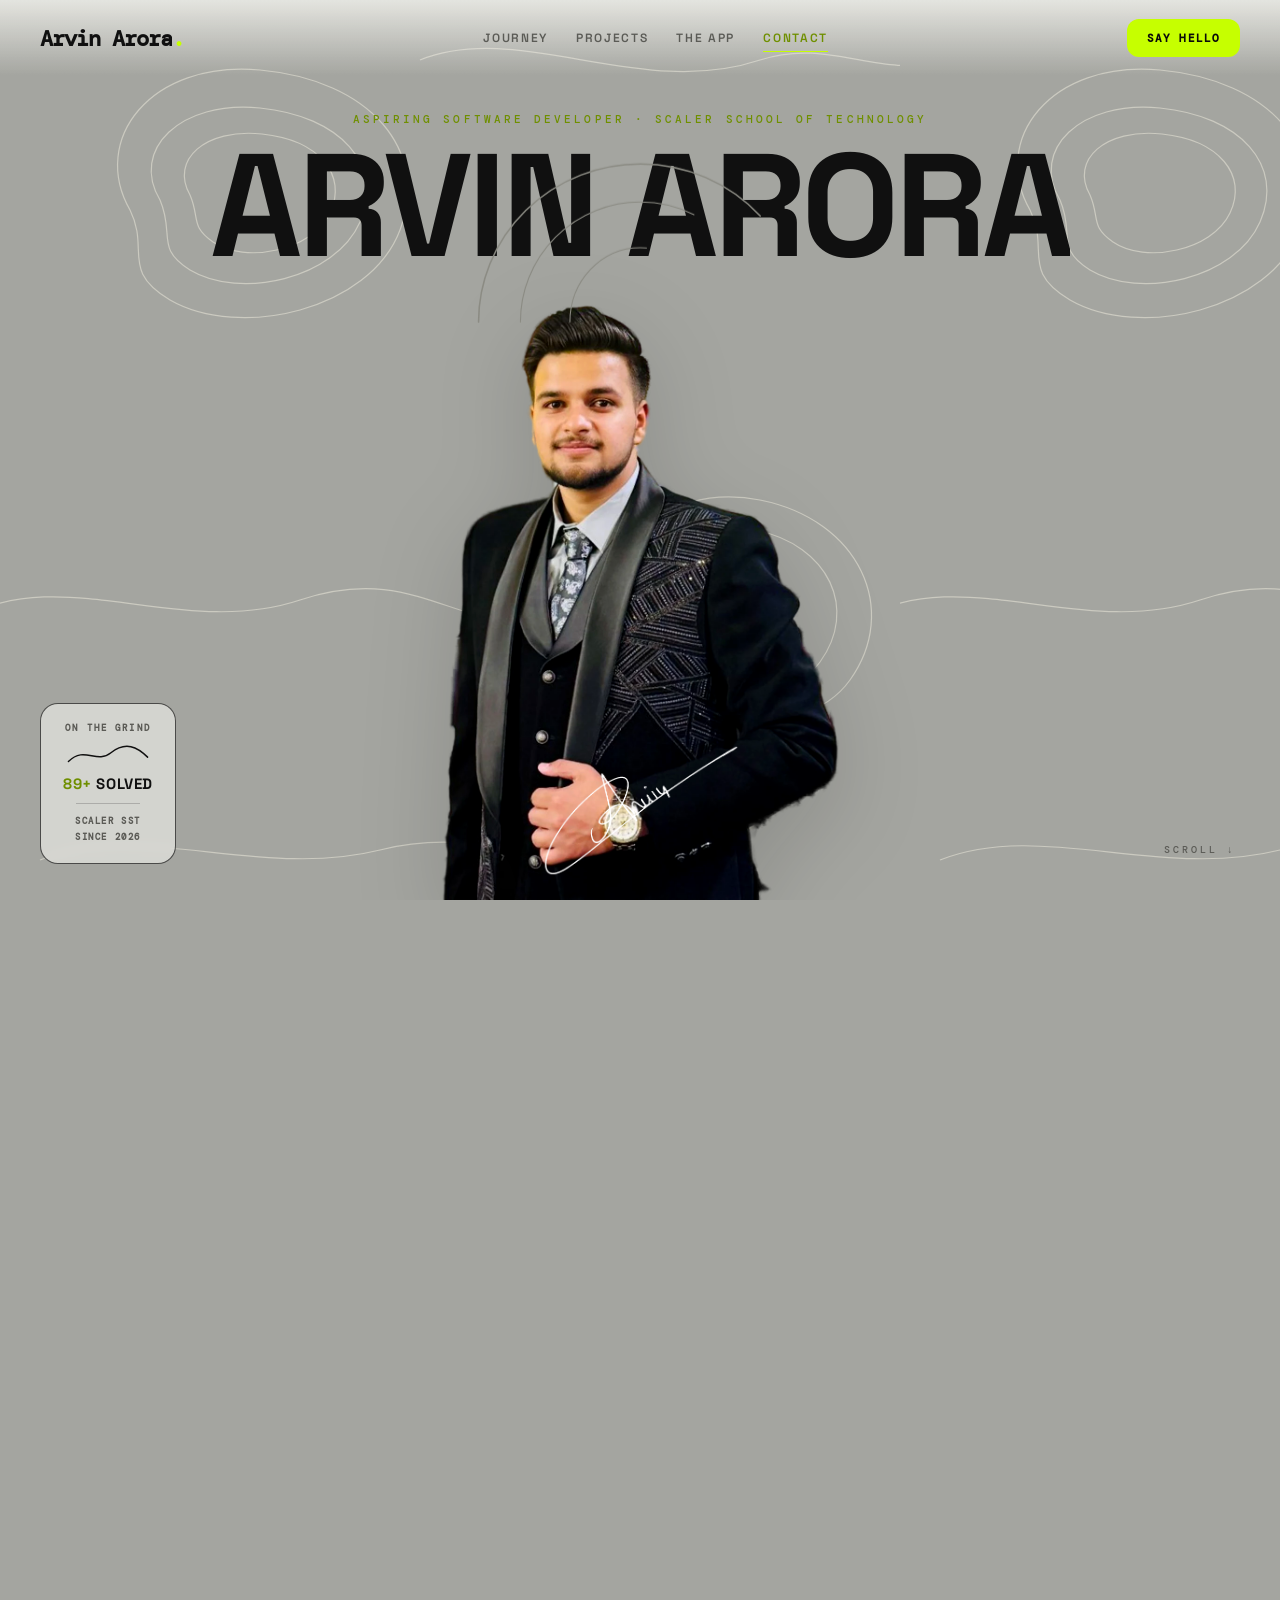
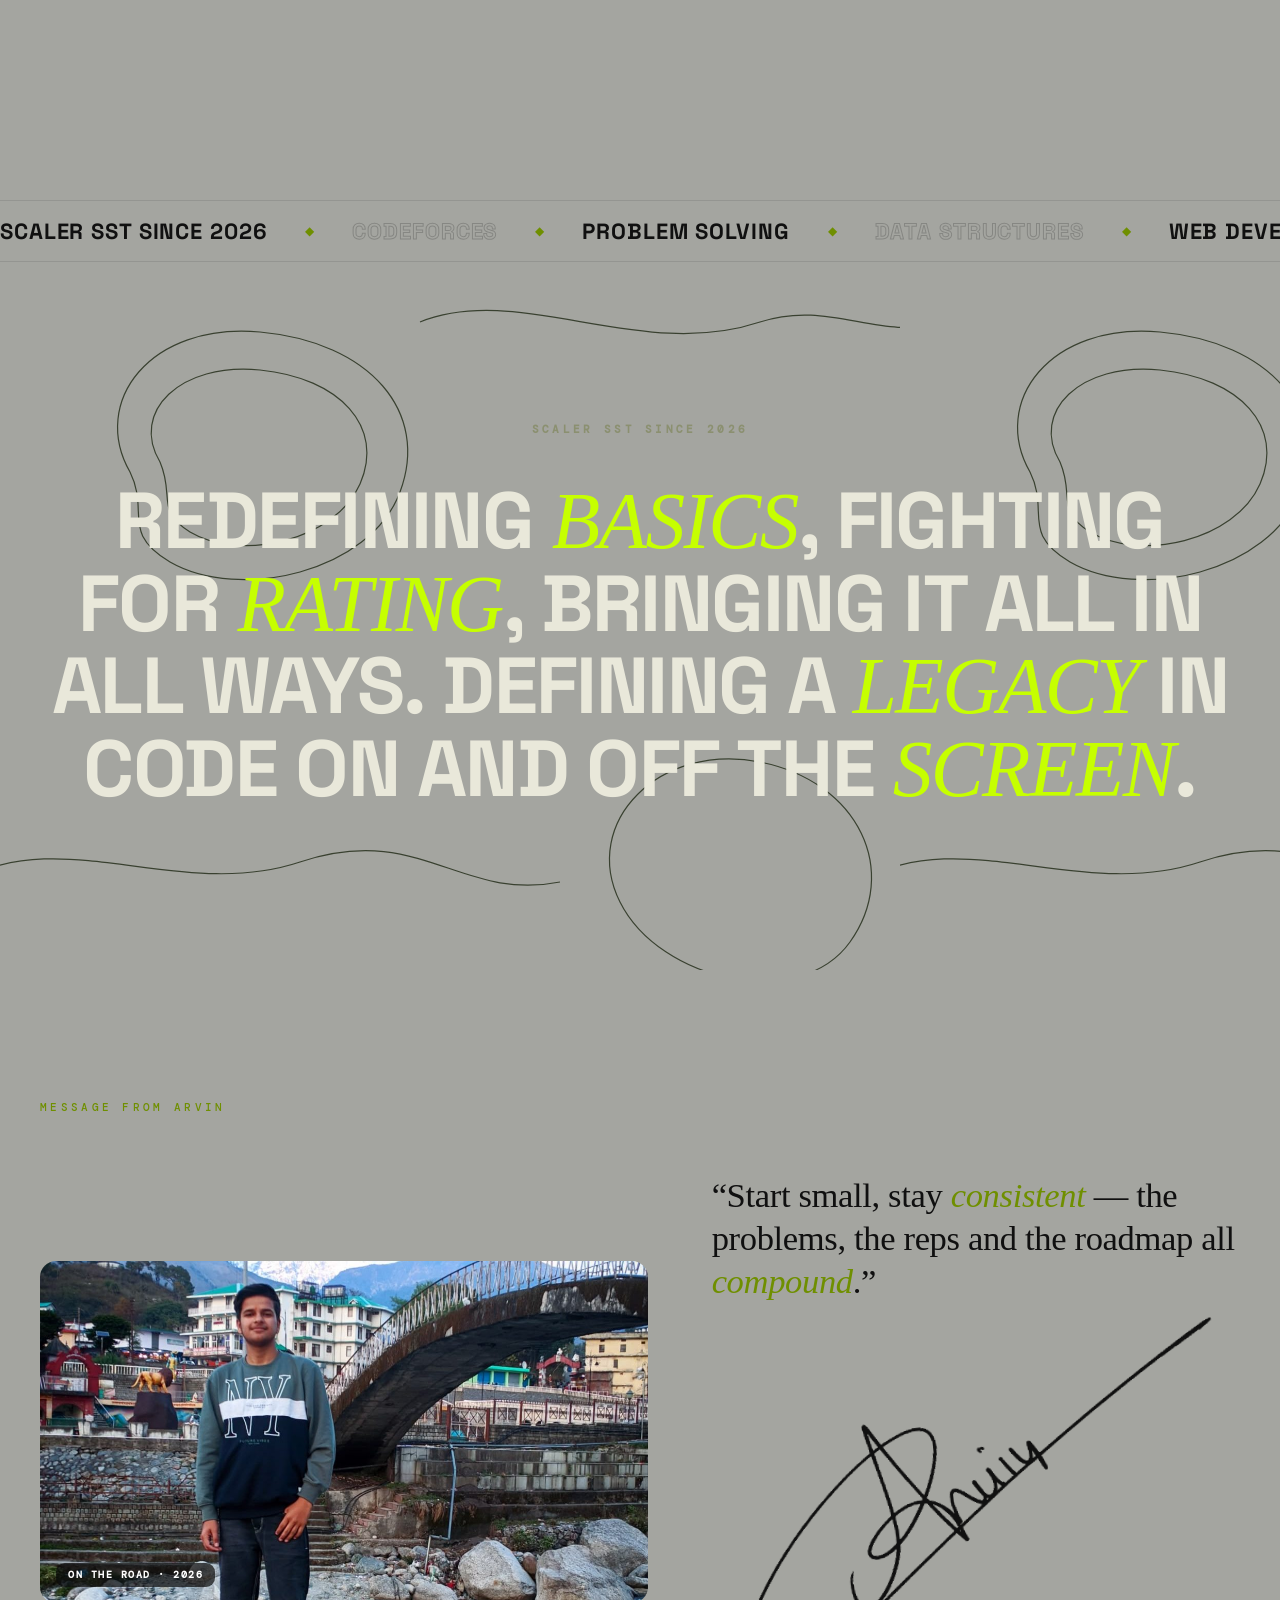
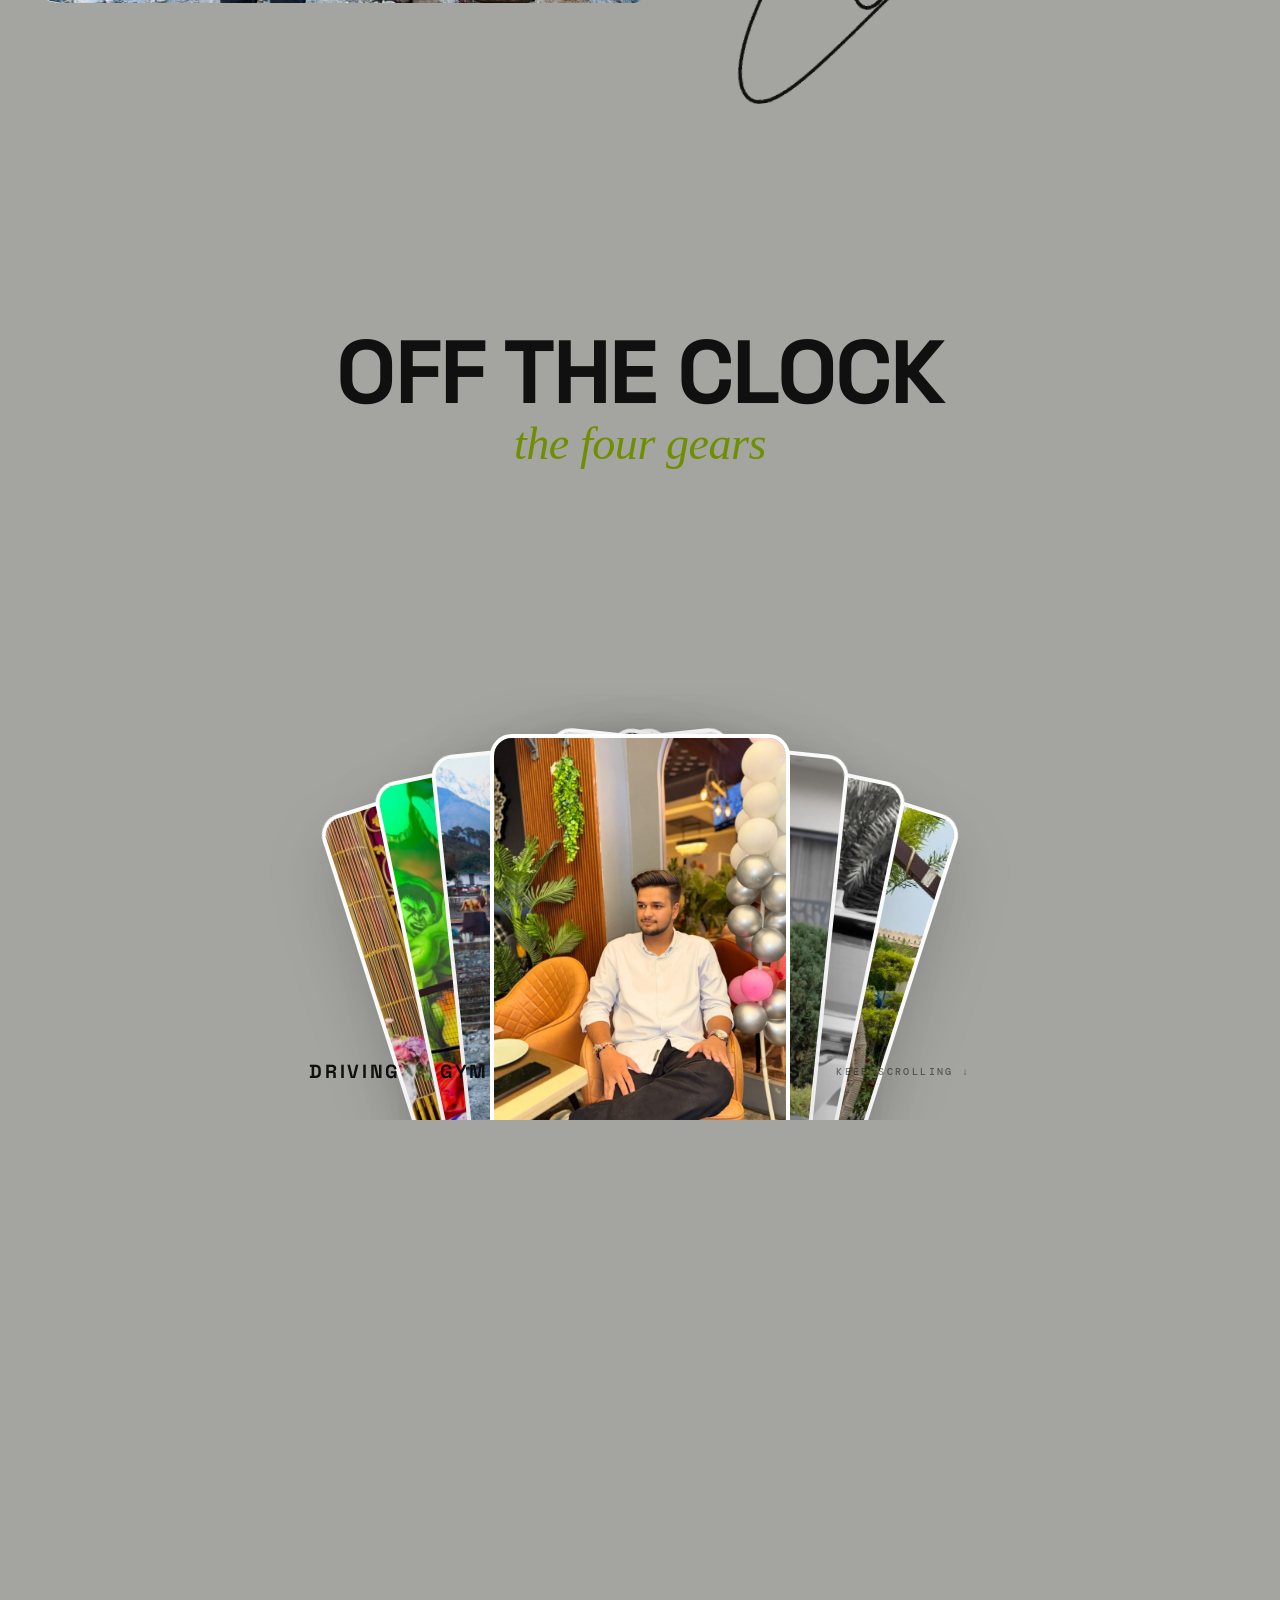
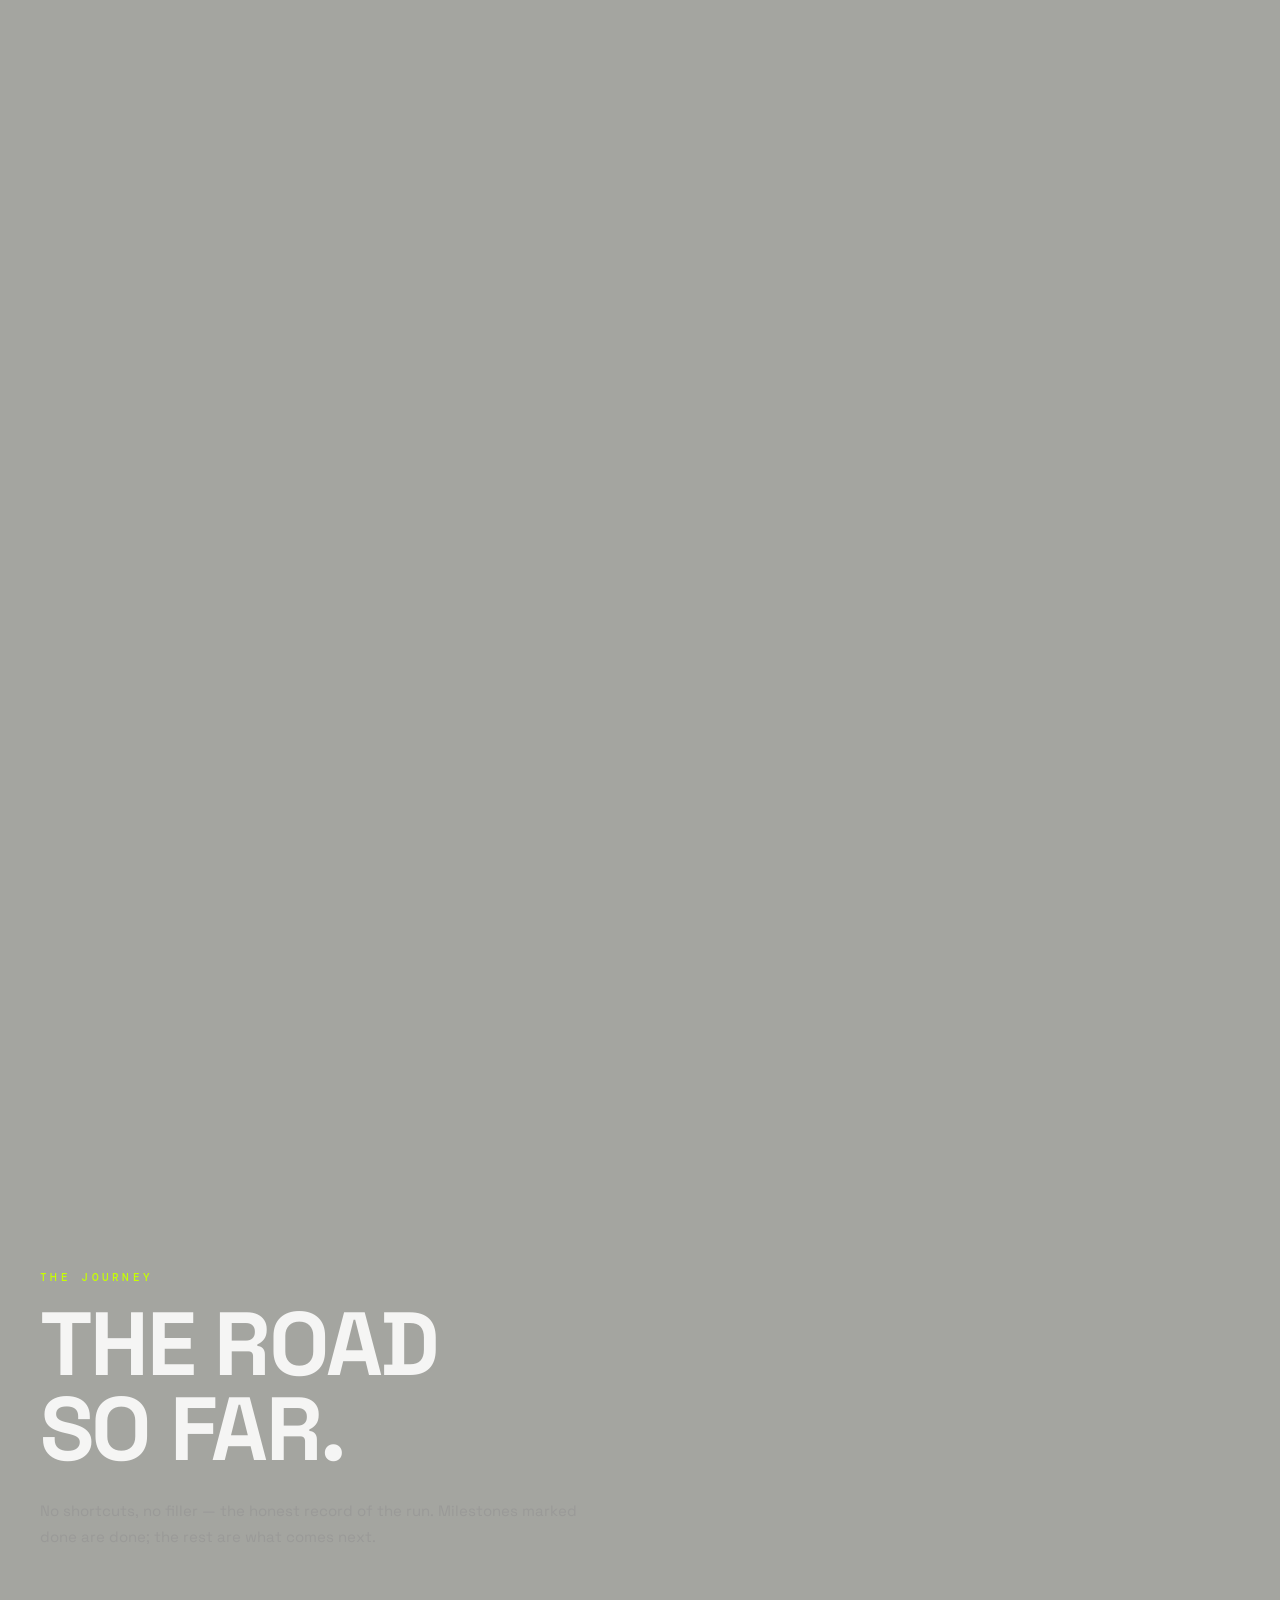
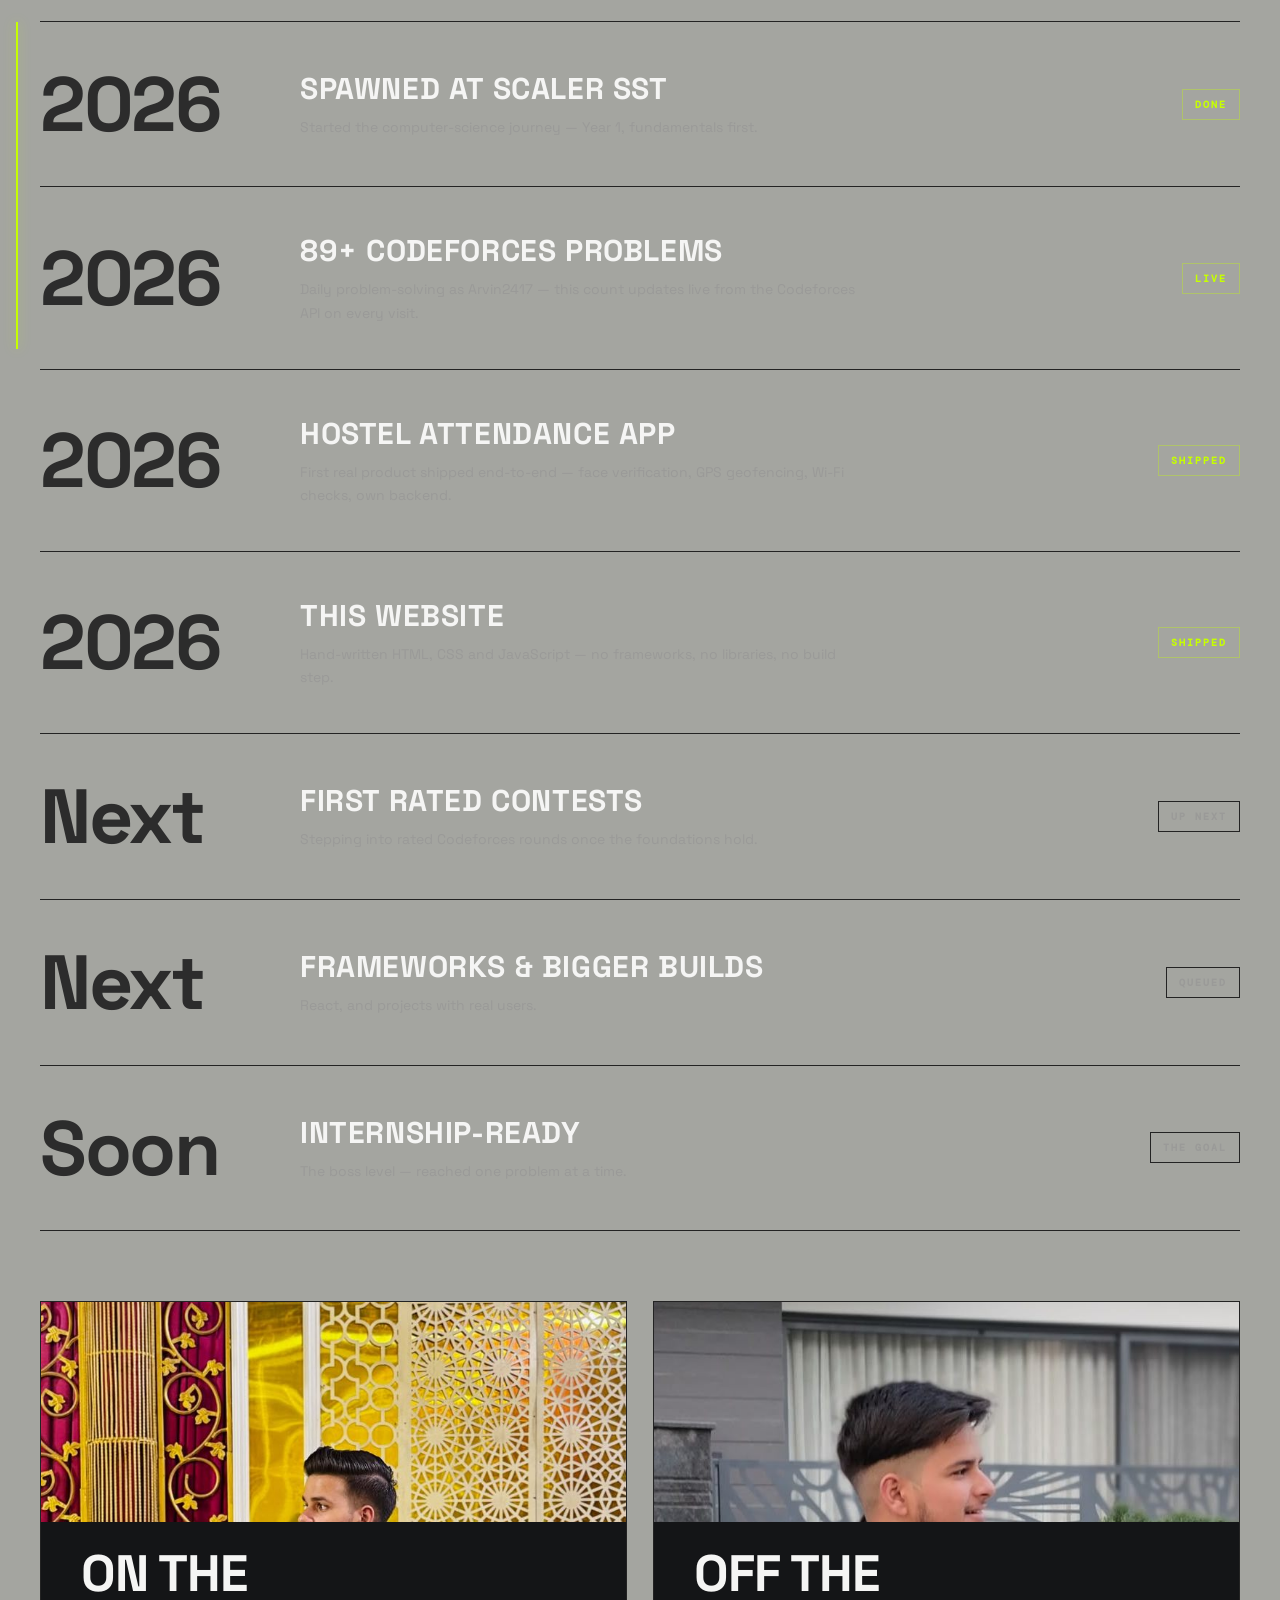
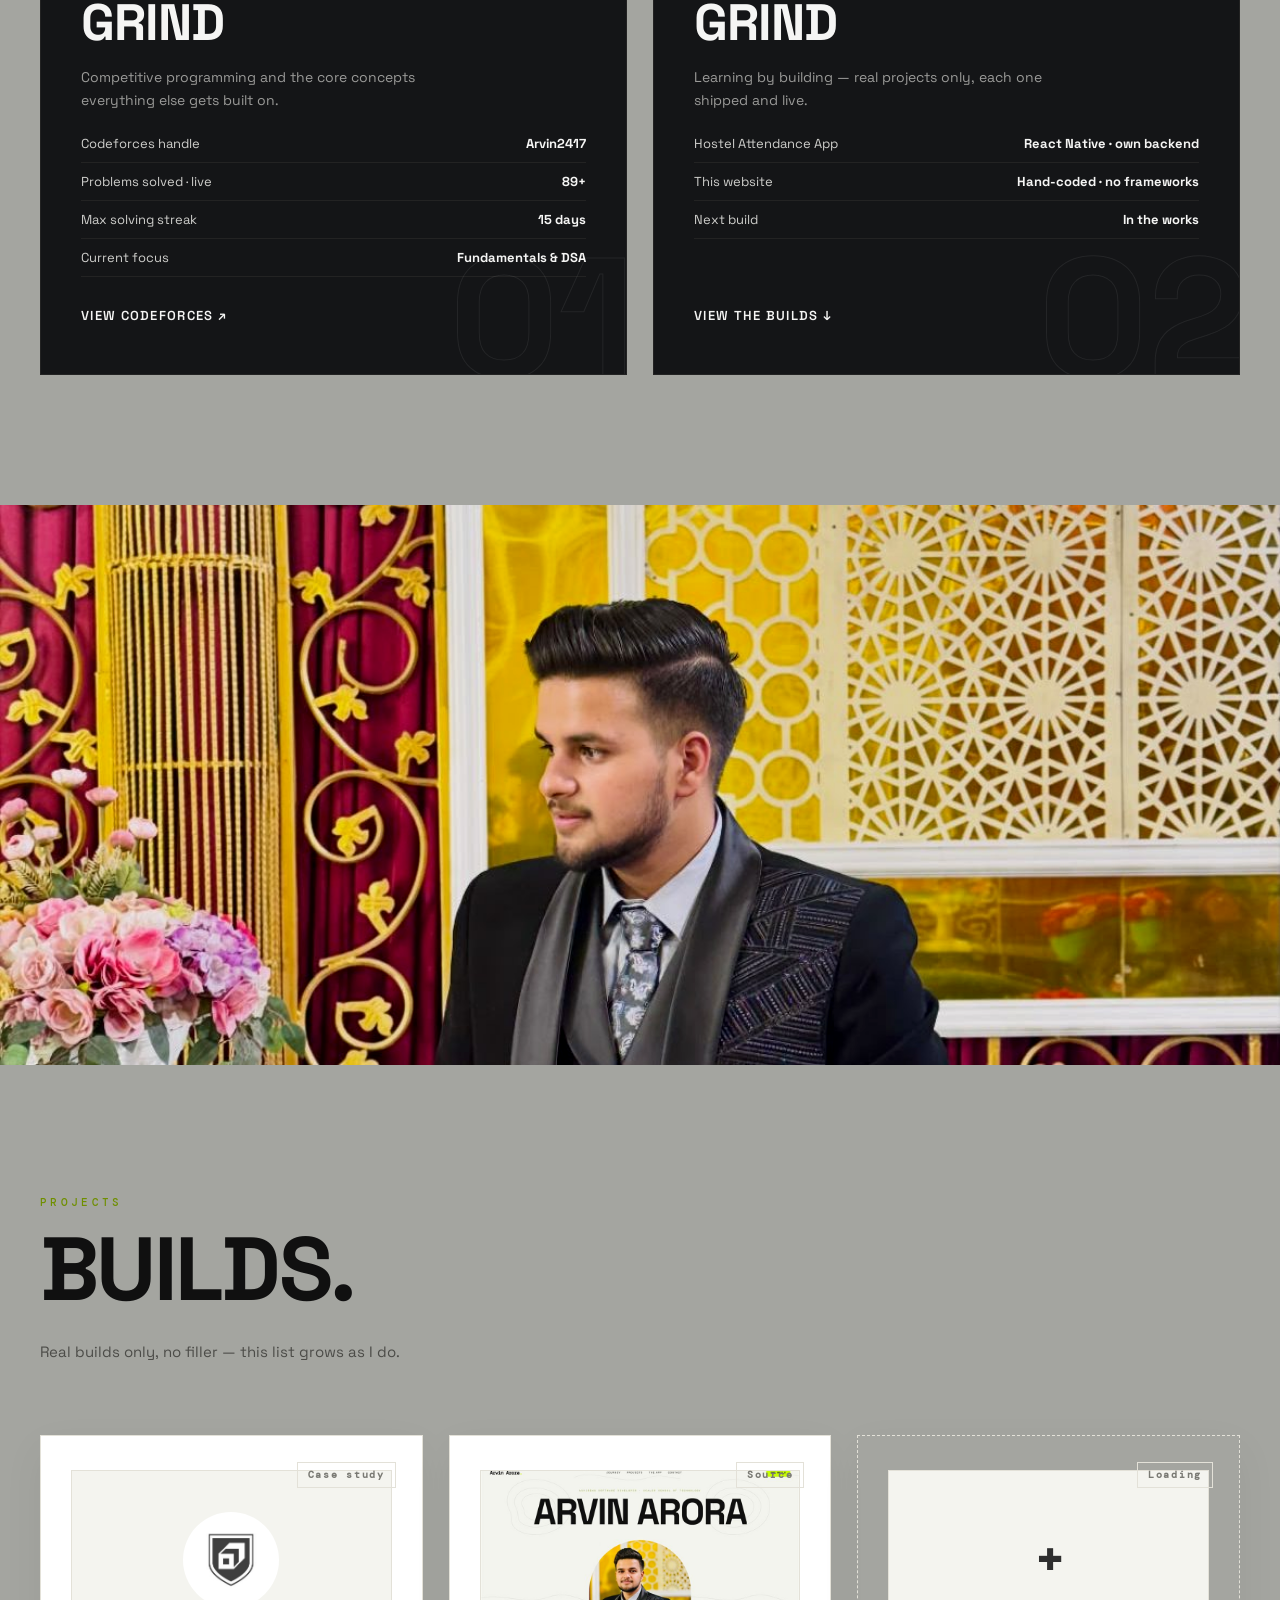
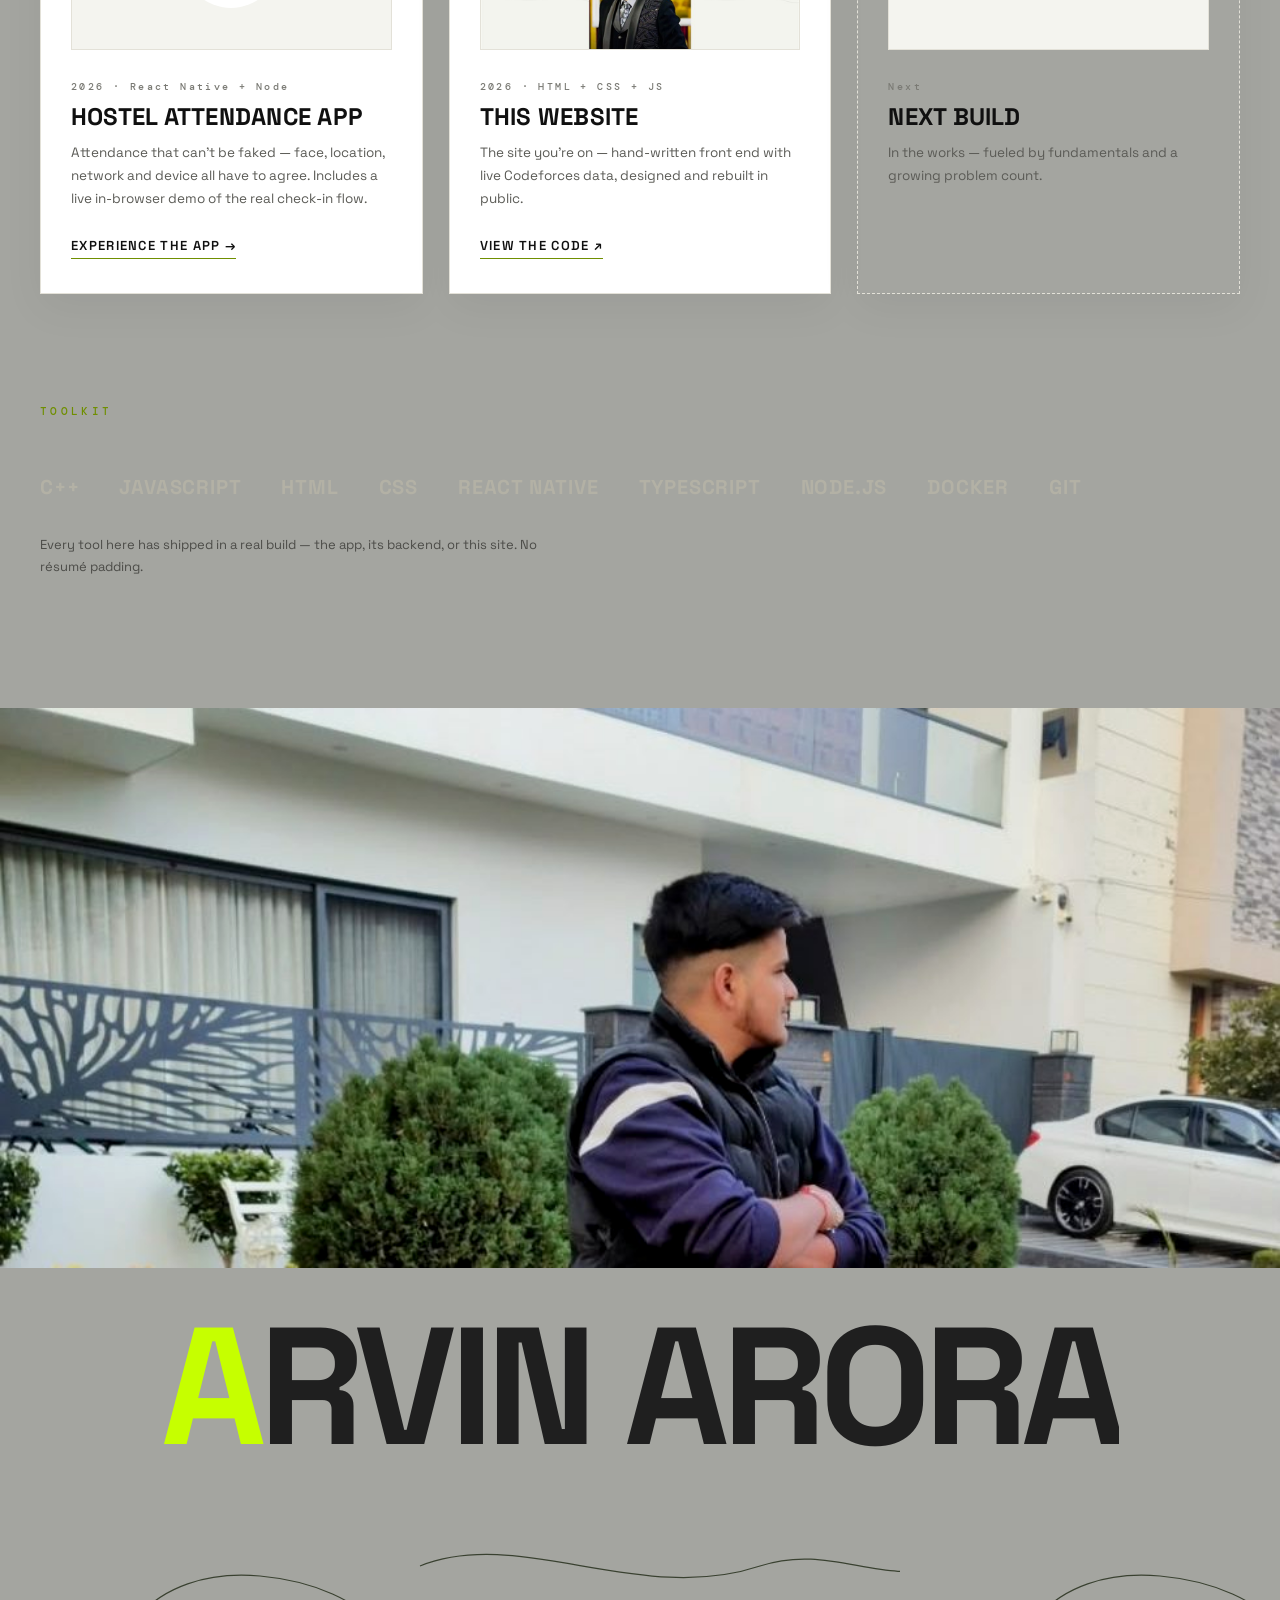
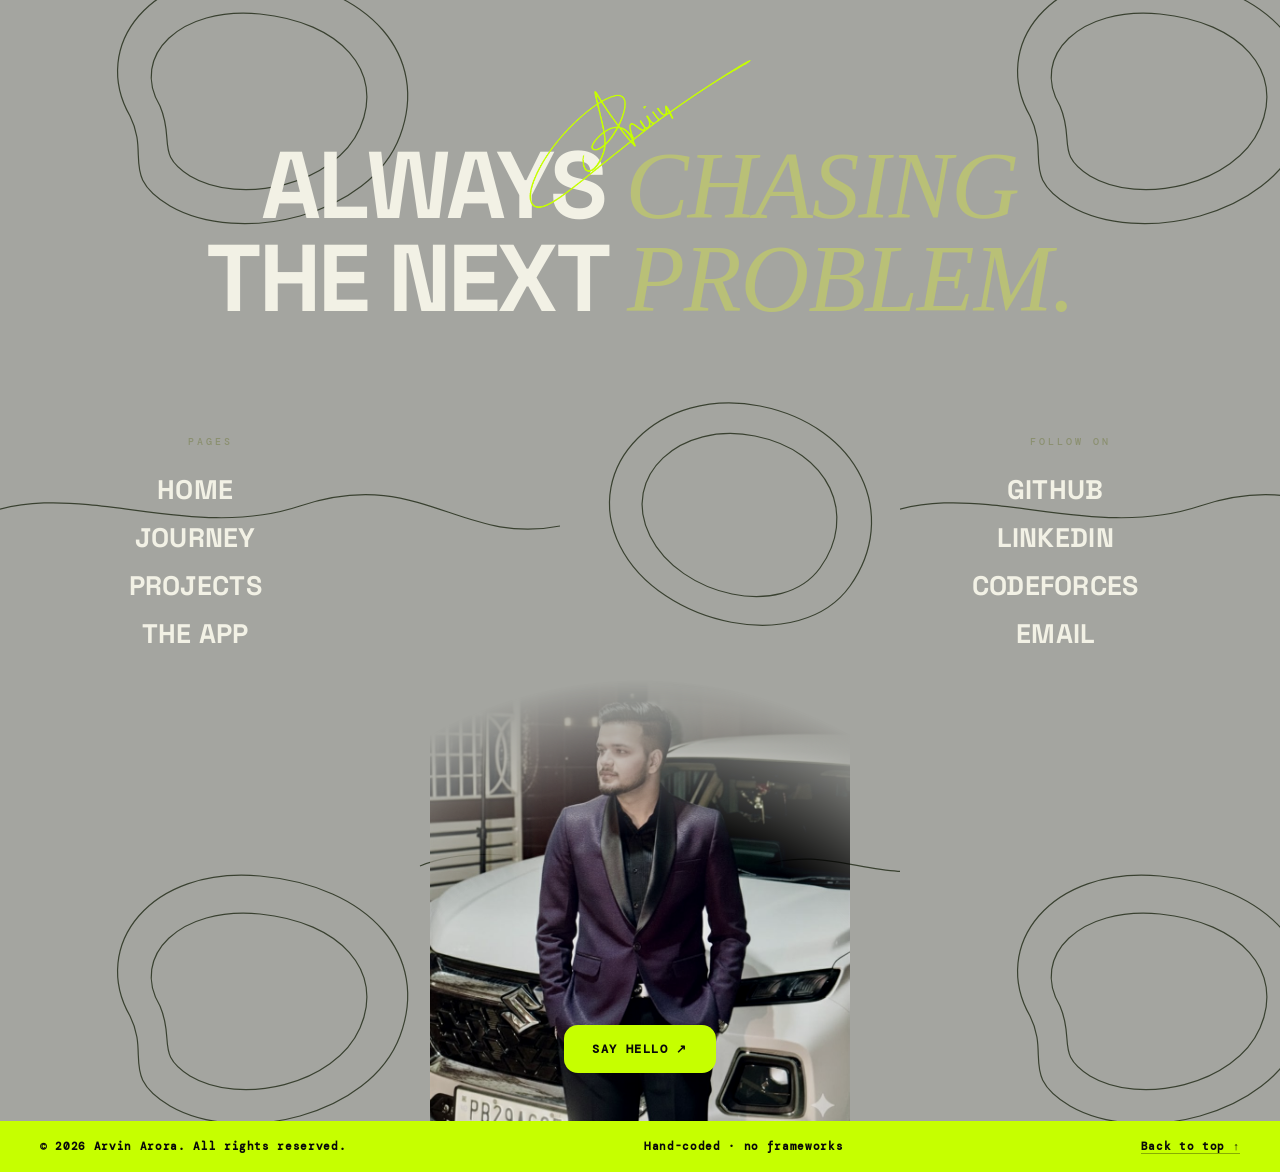
==== index.html @ 0528a459 "Cutout hero with scroll-drawn crown, message block, white cards, fan fixes - Hero portrait is now a " ====
<!DOCTYPE html>
<html lang="en">
<head>
  <meta charset="UTF-8">
  <meta name="viewport" content="width=device-width, initial-scale=1.0">
  <meta name="description" content="Arvin Arora — aspiring software developer and first-year student at Scaler School of Technology, sharpening fundamentals through competitive programming on Codeforces.">
  <meta name="theme-color" content="#F4F4EF">
  <meta property="og:type" content="website">
  <meta property="og:title" content="Arvin Arora | Aspiring Software Developer">
  <meta property="og:description" content="First-year student at Scaler School of Technology, building fundamentals one Codeforces problem at a time.">
  <meta property="og:url" content="https://arvin-arora.github.io/">
  <meta property="og:image" content="https://arvin-arora.github.io/assets/arvin-1.jpg">
  <meta name="twitter:card" content="summary">
  <meta name="twitter:title" content="Arvin Arora | Aspiring Software Developer">
  <meta name="twitter:description" content="First-year student at Scaler School of Technology, building fundamentals one Codeforces problem at a time.">
  <meta name="twitter:image" content="https://arvin-arora.github.io/assets/arvin-1.jpg">
  <link rel="canonical" href="https://arvin-arora.github.io/">
  <title>Arvin Arora | Aspiring Software Developer</title>
  <script type="application/ld+json">
  {
    "@context": "https://schema.org",
    "@type": "Person",
    "name": "Arvin Arora",
    "url": "https://arvin-arora.github.io/",
    "image": "https://arvin-arora.github.io/assets/arvin-1.jpg",
    "jobTitle": "Aspiring Software Developer",
    "affiliation": { "@type": "CollegeOrUniversity", "name": "Scaler School of Technology" },
    "sameAs": [
      "https://github.com/arvin-arora",
      "https://www.linkedin.com/in/arvin-arora-0bb939426/",
      "https://codeforces.com/profile/Arvin2417"
    ]
  }
  </script>
  <link rel="icon" href="data:image/svg+xml,%3Csvg xmlns='http://www.w3.org/2000/svg' viewBox='0 0 64 64'%3E%3Crect width='64' height='64' rx='14' fill='%230A0A0A'/%3E%3Ctext x='32' y='42' font-family='monospace' font-size='30' font-weight='700' fill='%23C6FF00' text-anchor='middle'%3EA%3C/text%3E%3C/svg%3E">
  <link rel="preconnect" href="https://fonts.googleapis.com">
  <link rel="preconnect" href="https://fonts.gstatic.com" crossorigin>
  <link href="https://fonts.googleapis.com/css2?family=DM+Mono:wght@400;500&family=Space+Grotesk:wght@400;500;600;700&display=swap" rel="stylesheet">
  <link rel="preload" as="image" href="assets/hero-cut.webp">
  <link rel="stylesheet" href="style.css?v=68">
</head>
<body>
  <div class="topo" id="topoLayer" aria-hidden="true"></div>
  <header class="site-header" id="siteHeader">
    <a class="brand" href="#home" aria-label="Arvin Arora home">A<i>rvin&nbsp;</i>A<i>rora</i><span>.</span></a>
    <nav aria-label="Main navigation"><a href="#journey" data-nav="journey">Journey</a><a href="#projects" data-nav="projects">Projects</a><a href="hostel-app.html">The App</a><a href="#contact" data-nav="contact">Contact</a></nav>
    <a class="enquiries" href="mailto:aroraarvin8@gmail.com">say hello</a>
  </header>
  <main>
    <section class="hero light-ink" id="home" data-bg="#F4F4EF">
      <div class="hero-sticky">
        <div class="hero-inner">
          <p class="hero-kicker">Aspiring Software Developer · Scaler School of Technology</p>
          <h1 aria-label="Arvin Arora"><span class="hline"><span>Arvin&nbsp;Arora</span></span></h1>
        </div>
        <div class="hero-photo" aria-hidden="true">
          <img src="assets/hero-cut.webp" alt="" onerror="this.src='assets/arvin-1.jpg'">
          <span class="sig-real"><span class="sig-ink"></span></span>
        </div>
        <svg class="dome" id="heroDome" viewBox="0 0 400 190" aria-hidden="true">
          <path class="d-solid" d="M30 182 A170 166 0 0 1 370 182" pathLength="100"/>
          <path class="d-soft" d="M74 182 A126 126 0 0 1 326 182" pathLength="100"/>
          <path class="d-soft" d="M126 182 A74 78 0 0 1 274 182" pathLength="100"/>
          <circle class="d-node" cx="200" cy="16" r="3.5"/>
        </svg>
        <a class="next-card" href="#journey" aria-label="On the grind — live Codeforces count and Scaler SST">
          <small>On the grind</small>
          <svg viewBox="0 0 120 36" aria-hidden="true"><path d="M6 28 C 28 6, 44 32, 64 16 S 100 8, 114 22"/></svg>
          <b><span class="cf-count">89+</span> solved</b>
          <span class="nc-div"></span>
          <em>Scaler SST<br>since 2026</em>
        </a>
        <span class="scroll-cue">Scroll ↓</span>
      </div>
    </section>

    <div class="marquee" aria-hidden="true"><div class="marquee-track"><span>Scaler SST since 2026</span><i>◆</i><span class="outline">Codeforces</span><i>◆</i><span>Problem Solving</span><i>◆</i><span class="outline">Data Structures</span><i>◆</i><span>Web Development</span><i>◆</i><span class="outline">Fundamentals First</span><i>◆</i><span>Scaler SST since 2026</span><i>◆</i><span class="outline">Codeforces</span><i>◆</i><span>Problem Solving</span><i>◆</i><span class="outline">Data Structures</span><i>◆</i><span>Web Development</span><i>◆</i><span class="outline">Fundamentals First</span><i>◆</i></div></div>

    <section class="statement" data-bg="#23271B">
      <p class="st-label reveal">Scaler SST since 2026</p>
      <h2 class="st-title reveal">Redefining <em>basics</em>, fighting for <em>rating</em>, bringing it all in all ways. Defining a <em>legacy</em> in code on and off the <em>screen</em>.</h2>
    </section>

    <section class="section msgfrom light-ink" data-bg="#F4F4EF">
      <p class="section-label reveal">Message from Arvin</p>
      <div class="mf-grid">
        <figure class="mf-photo reveal"><img src="assets/arvin-14.jpg" alt="Arvin Arora on the road" loading="lazy"><figcaption>On the road · 2026</figcaption></figure>
        <div class="mf-copy reveal">
          <p class="mf-quote">“Start small, stay <em>consistent</em> — the problems, the reps and the roadmap all <em>compound</em>.”</p>
          <span class="mf-sig sig-ink" aria-hidden="true"></span>
        </div>
      </div>
    </section>

    <section class="offclock light-ink" id="offclock" aria-label="Off the clock" data-bg="#F4F4EF">
      <div class="oc-sticky">
        <h2 class="oc-head">Off the clock</h2>
        <p class="oc-sub">the four gears</p>
        <div class="oc-fan" id="ocFan" aria-label="Photos of Arvin off the clock">
          <figure class="fan-card"><img src="assets/arvin-4.jpg" alt="Arvin Arora" loading="lazy"><figcaption>2026</figcaption></figure>
          <figure class="fan-card"><img src="assets/arvin-7.jpg" alt="Arvin Arora" loading="lazy"><figcaption>game zone</figcaption></figure>
          <figure class="fan-card"><img src="assets/arvin-13.jpg" alt="Arvin Arora in the mountains" loading="lazy"><figcaption>the mountains</figcaption></figure>
          <figure class="fan-card mid"><img src="assets/arvin-12.jpg" alt="Arvin Arora" loading="lazy"><figcaption>cafe days</figcaption></figure>
          <figure class="fan-card"><img src="assets/arvin-10.jpg" alt="Arvin Arora on his Royal Enfield" loading="lazy"><figcaption>the enfield</figcaption></figure>
          <figure class="fan-card"><img src="assets/arvin-6.jpg" alt="Arvin Arora" loading="lazy"><figcaption>2026</figcaption></figure>
          <figure class="fan-card"><img src="assets/arvin-5.jpg" alt="Arvin Arora" loading="lazy"><figcaption>off day</figcaption></figure>
        </div>
        <div class="oc-gears"><span>Driving</span><i>·</i><span>Gym</span><i>·</i><span>Code</span><i>·</i><span>Punjabi Beats</span><em class="oc-cue">keep scrolling ↓</em></div>
      </div>
    </section>

    <section class="section" id="journey" data-bg="#0A0A0A">
      <p class="section-label reveal">The Journey</p>
      <h2 class="reveal">The Road<br>So Far.</h2>
      <p class="section-intro reveal">No shortcuts, no filler — the honest record of the run. Milestones marked done are done; the rest are what comes next.</p>
      <div class="roadmap-rows">
        <div class="rm-row done reveal"><div class="rm-year">2026</div><div class="rm-body"><h3>Spawned at Scaler SST</h3><p>Started the computer-science journey — Year 1, fundamentals first.</p></div><span class="rm-tag">Done</span></div>
        <div class="rm-row done reveal"><div class="rm-year">2026</div><div class="rm-body"><h3><span class="cf-count">89+</span> Codeforces Problems</h3><p>Daily problem-solving as Arvin2417 — this count updates live from the Codeforces API on every visit.</p></div><span class="rm-tag">Live</span></div>
        <div class="rm-row done reveal"><div class="rm-year">2026</div><div class="rm-body"><h3>Hostel Attendance App</h3><p>First real product shipped end-to-end — face verification, GPS geofencing, Wi-Fi checks, own backend.</p></div><span class="rm-tag">Shipped</span></div>
        <div class="rm-row done reveal"><div class="rm-year">2026</div><div class="rm-body"><h3>This Website</h3><p>Hand-written HTML, CSS and JavaScript — no frameworks, no libraries, no build step.</p></div><span class="rm-tag">Shipped</span></div>
        <div class="rm-row next reveal"><div class="rm-year">Next</div><div class="rm-body"><h3>First Rated Contests</h3><p>Stepping into rated Codeforces rounds once the foundations hold.</p></div><span class="rm-tag">Up next</span></div>
        <div class="rm-row next reveal"><div class="rm-year">Next</div><div class="rm-body"><h3>Frameworks &amp; Bigger Builds</h3><p>React, and projects with real users.</p></div><span class="rm-tag">Queued</span></div>
        <div class="rm-row next reveal"><div class="rm-year">Soon</div><div class="rm-body"><h3>Internship-Ready</h3><p>The boss level — reached one problem at a time.</p></div><span class="rm-tag">The goal</span></div>
      </div>
      <div class="split">
        <div class="split-card reveal"><div class="split-visual"><img src="assets/arvin-4.jpg" alt="" loading="lazy"></div><span class="ghost">01</span><h3>On the<br>Grind</h3><p>Competitive programming and the core concepts everything else gets built on.</p><ul>
          <li>Codeforces handle<b>Arvin2417</b></li>
          <li>Problems solved · live<b><span class="cf-count">89+</span></b></li>
          <li>Max solving streak<b>15 days</b></li>
          <li>Current focus<b>Fundamentals &amp; DSA</b></li>
        </ul><a class="text-link" href="https://codeforces.com/profile/Arvin2417" target="_blank" rel="noopener">view codeforces ↗</a></div>
        <div class="split-card reveal"><div class="split-visual"><img src="assets/arvin-10.jpg" alt="" loading="lazy"></div><span class="ghost">02</span><h3>Off the<br>Grind</h3><p>Learning by building — real projects only, each one shipped and live.</p><ul>
          <li>Hostel Attendance App<b>React Native · own backend</b></li>
          <li>This website<b>Hand-coded · no frameworks</b></li>
          <li>Next build<b>In the works</b></li>
        </ul><a class="text-link" href="#projects">view the builds ↓</a></div>
      </div>
    </section>

    <figure class="photo-strip" aria-label="Arvin Arora" data-bg="#0A0A0A"><img src="assets/arvin-2.jpg" alt="Arvin Arora" loading="lazy"></figure>

    <section class="section light-ink" id="projects" data-bg="#F4F4EF">
      <p class="section-label reveal">Projects</p>
      <h2 class="reveal">Builds.</h2>
      <p class="section-intro reveal">Real builds only, no filler — this list grows as I do.</p>
      <div class="gallery">
        <a class="g-card reveal" href="hostel-app.html"><span class="g-tag">Case study</span><div class="g-visual"><img src="assets/hostel-logo.jpeg" alt="Hostel Attendance App logo"></div><span class="g-year">2026 · React Native + Node</span><h3>Hostel Attendance App</h3><p>Attendance that can’t be faked — face, location, network and device all have to agree. Includes a live in-browser demo of the real check-in flow.</p><span class="text-link">experience the app →</span></a>
        <a class="g-card reveal" href="https://github.com/arvin-arora/arvin-arora.github.io" target="_blank" rel="noopener"><span class="g-tag">Source</span><div class="g-visual"><img class="site-shot" src="assets/site-hero.jpg" alt="The hero screen of this website"></div><span class="g-year">2026 · HTML + CSS + JS</span><h3>This Website</h3><p>The site you’re on — hand-written front end with live Codeforces data, designed and rebuilt in public.</p><span class="text-link">view the code ↗</span></a>
        <div class="g-card coming reveal"><span class="g-tag">Loading</span><div class="g-visual"><span class="glyph">+</span></div><span class="g-year">Next</span><h3>Next Build</h3><p>In the works — fueled by fundamentals and a growing problem count.</p></div>
      </div>
      <div class="toolkit">
        <p class="section-label reveal" style="margin-top:110px">Toolkit</p>
        <div class="toolkit-row reveal"><span>C++</span><span>JavaScript</span><span>HTML</span><span>CSS</span><span>React Native</span><span>TypeScript</span><span>Node.js</span><span>Docker</span><span>Git</span></div>
        <p class="toolkit-note reveal">Every tool here has shipped in a real build — the app, its backend, or this site. No résumé padding.</p>
      </div>
    </section>

    <figure class="photo-strip" aria-label="Arvin Arora" data-bg="#0A0A0A"><img src="assets/arvin-3.jpg" alt="Arvin Arora" loading="lazy"></figure>

    <section class="namewall" aria-label="Arvin Arora" data-bg="#0A0A0A"><h2 class="scroll-name" id="scrollName">ARVIN&nbsp;ARORA</h2></section>

    <section class="outro" id="contact" data-bg="#23271B">
      <span class="outro-sig reveal" aria-hidden="true"><span class="sig-ink"></span></span>
      <h2 class="outro-title reveal">Always <em>chasing</em><br>the next <em>problem.</em></h2>
      <div class="outro-photo" aria-hidden="true"><img src="assets/arvin-8.jpg" alt="" loading="lazy"></div>
      <div class="outro-cols">
        <div class="outro-col reveal"><h4>Pages</h4><a href="#home">Home</a><a href="#journey">Journey</a><a href="#projects">Projects</a><a href="hostel-app.html">The App</a></div>
        <div class="outro-col reveal"><h4>Follow on</h4><a href="https://github.com/arvin-arora" target="_blank" rel="noopener">GitHub</a><a href="https://www.linkedin.com/in/arvin-arora-0bb939426/" target="_blank" rel="noopener">LinkedIn</a><a href="https://codeforces.com/profile/Arvin2417" target="_blank" rel="noopener">Codeforces</a><a href="mailto:aroraarvin8@gmail.com">Email</a></div>
      </div>
      <div class="outro-partners reveal"><span>C++</span><span>JavaScript</span><span>React Native</span><span>TypeScript</span><span>Node.js</span><span>PostgreSQL</span><span>Docker</span><span>Git</span></div>
      <a class="outro-cta" href="mailto:aroraarvin8@gmail.com">Say hello ↗</a>
    </section>
  </main>

  <footer class="foot-lime">
    <span>© 2026 Arvin Arora. All rights reserved.</span>
    <span>Hand-coded · no frameworks</span>
    <a href="#home">Back to top ↑</a>
  </footer>
  <script src="script.js?v=68"></script>
</body>
</html>
---- style.css ----
/* ARVIN ARORA — editorial one-pager, design language inspired by landonorris.com */
:root{
  --background:#0A0A0A;
  --surface:#141517;
  --text:#F5F5F4;
  --text-secondary:#9A9A98;
  --accent:#C6FF00;
  --accent-hover:#A8D900;
  --border:#232323;
  --bg:var(--background);
  --muted:var(--text-secondary);
  --line:var(--border);
  --serif:Georgia,'Times New Roman',serif;
}
*{box-sizing:border-box}
html{scroll-behavior:smooth}
body{margin:0;background:#F4F4EF;color:var(--text);font-family:'Space Grotesk',Arial,sans-serif;-webkit-font-smoothing:antialiased;text-rendering:optimizeLegibility;overflow-x:hidden}

/* ---------- topographic contour layer (the grey line design on white) ---------- */
.topo{position:fixed;inset:0;z-index:0;pointer-events:none;opacity:0;background-image:url("data:image/svg+xml,%3Csvg xmlns='http://www.w3.org/2000/svg' width='900' height='900' viewBox='0 0 900 900'%3E%3Cg fill='none' stroke='%23DBD9CD' stroke-width='1.2'%3E%3Cpath d='M130 210 C90 140 150 60 260 70 C370 80 430 150 400 230 C370 310 240 340 170 300 C120 270 150 250 130 210 Z'/%3E%3Cpath d='M160 200 C130 150 180 100 260 108 C340 116 385 165 360 222 C335 279 240 300 190 270 C155 248 175 235 160 200 Z'/%3E%3Cpath d='M190 195 C170 160 205 128 262 134 C319 140 348 175 330 213 C312 251 245 264 213 242 C190 226 200 218 190 195 Z'/%3E%3Cpath d='M620 640 C580 560 660 480 760 500 C860 520 900 610 850 680 C800 750 660 720 620 640 Z'/%3E%3Cpath d='M650 630 C620 570 680 515 755 530 C830 545 858 610 820 662 C782 714 680 690 650 630 Z'/%3E%3Cpath d='M-40 620 C60 560 180 640 300 600 C420 560 460 640 560 620'/%3E%3Cpath d='M420 60 C520 20 640 100 760 60 C830 37 880 80 940 60'/%3E%3Cpath d='M40 860 C140 820 260 880 380 850 C480 825 540 870 640 850'/%3E%3C/g%3E%3C/svg%3E");background-size:900px 900px}
a{color:inherit;text-decoration:none}
img{max-width:100%;display:block}
::selection{background:var(--accent);color:#0a0a0a}
::-webkit-scrollbar{width:10px}
::-webkit-scrollbar-track{background:var(--bg)}
::-webkit-scrollbar-thumb{background:#262626;border-radius:6px}
::-webkit-scrollbar-thumb:hover{background:#3a3a3a}
a:focus-visible{outline:2px solid var(--accent);outline-offset:3px}

/* ---------- header ---------- */
.site-header{position:fixed;top:0;left:0;right:0;z-index:50;display:flex;align-items:center;justify-content:space-between;padding:0 40px;min-height:76px;background:linear-gradient(180deg,#0a0a0acc,transparent);transition:background .4s ease,min-height .4s ease}
.site-header.is-scrolled{min-height:60px;background:#0a0a0af2;border-bottom:1px solid var(--line)}
.brand{display:inline-flex;align-items:baseline;white-space:pre;font:700 22px 'DM Mono',monospace;letter-spacing:-1px}
.brand span{color:var(--accent)}
.brand i{font-style:normal;display:inline-block;overflow:hidden;max-width:3em;opacity:1;transition:max-width .5s cubic-bezier(.22,1,.36,1),opacity .3s ease .08s}
.site-header.is-scrolled .brand i{max-width:0;opacity:0;transition:max-width .5s cubic-bezier(.22,1,.36,1),opacity .18s ease}
nav{display:flex;gap:28px;font-size:12px;font-weight:600;letter-spacing:.14em;text-transform:uppercase}
nav a{position:relative;color:#cfcfcc;transition:color .3s ease}
nav a::after{content:"";position:absolute;left:0;right:0;bottom:-6px;height:1px;background:var(--accent);transform:scaleX(0);transform-origin:right;transition:transform .4s cubic-bezier(.22,1,.36,1)}
nav a:hover{color:#fff}
nav a:hover::after,nav a.is-active::after{transform:scaleX(1);transform-origin:left}
nav a.is-active{color:var(--accent)}
.enquiries{font:700 11px 'DM Mono',monospace;letter-spacing:.1em;text-transform:uppercase;color:#0a0a0a;background:var(--accent);border-radius:12px;padding:12px 20px;transition:background .3s ease,transform .3s ease}
.enquiries:hover{background:var(--accent-hover);transform:translateY(-2px)}

/* header adapts its ink to the color world underneath */
.site-header.on-light{background:linear-gradient(180deg,#f4f4efcc,transparent)}
.site-header.on-light.is-scrolled{background:#f4f4eff2;border-bottom-color:#00000015}
.site-header.on-light .brand{color:#101010}
.site-header.on-light nav a{color:#5b5b56}
.site-header.on-light nav a:hover{color:#101010}
.site-header.on-light nav a.is-active{color:#6f8f00}

/* ---------- text links (there are no buttons on this site) ---------- */
.text-link{display:inline-block;font-size:13px;font-weight:600;letter-spacing:.1em;text-transform:uppercase;border-bottom:1px solid var(--accent);padding-bottom:4px;transition:color .3s ease,letter-spacing .3s ease}
.text-link:hover{color:var(--accent);letter-spacing:.16em}

/* ---------- hero: white topo entry — portrait, wireframe dome, real signature ---------- */
.hero{position:relative;height:200vh;--pw:min(440px,78vw,45vh);--ph:calc(var(--pw)*1.48)}
.hero-sticky{position:sticky;top:0;height:100vh;overflow:hidden;display:flex;flex-direction:column;align-items:center;padding:112px 40px 0}
.hero-inner{position:relative;z-index:1;text-align:center;transform-origin:center top;will-change:transform,opacity}
.hero-kicker{margin:0 0 16px;font:500 11px 'DM Mono',monospace;letter-spacing:.28em;text-transform:uppercase;color:#6f8f00}
.hero h1{margin:0 -40px;font-size:clamp(52px,11.4vw,215px);line-height:.88;font-weight:700;text-transform:uppercase;letter-spacing:-.035em;white-space:nowrap;text-align:center;color:#101010}
.hero-photo{position:absolute;bottom:0;left:50%;margin-left:calc(var(--pw)/-2);width:var(--pw);z-index:2;will-change:transform}
.hero-photo img{width:100%;height:auto;display:block;filter:contrast(1.05) saturate(1.06) drop-shadow(0 26px 44px #0a0a0a26);animation:heroZoom 2.4s cubic-bezier(.22,1,.36,1) both;transform-origin:bottom center}
@keyframes heroZoom{from{transform:scale(1.06) translateY(14px);opacity:0}to{transform:scale(1) translateY(0);opacity:1}}
/* the real signature — extracted ink, wiped on like it's being signed */
.sig-real{position:absolute;z-index:3;left:50%;bottom:22px;width:min(200px,42vw);aspect-ratio:846/572;margin-left:calc(min(200px,42vw)/-2);clip-path:inset(0 100% 0 0);animation:sigWipe 1.5s cubic-bezier(.5,0,.25,1) 1.15s forwards}
.sig-ink{display:block;width:100%;height:100%;background:#fff;-webkit-mask:url('assets/sign.png') center/contain no-repeat;mask:url('assets/sign.png') center/contain no-repeat}
@keyframes sigWipe{to{clip-path:inset(0 0 0 0)}}
/* wireframe crown — draws itself in and settles onto the head as you scroll */
.dome{position:absolute;z-index:3;left:50%;bottom:calc(var(--ph) - 40px);width:calc(var(--pw)*0.94);margin-left:calc(var(--pw)*-0.47);height:auto;pointer-events:none;will-change:transform}
.dome path{fill:none;stroke-linecap:round;stroke-dasharray:100;stroke-dashoffset:100}
.dome .d-solid{stroke:#8b8b83;stroke-width:1.6}
.dome .d-soft{stroke:#9a9a94;stroke-width:1.1}
.dome .d-node{fill:var(--accent);stroke:#0a0a0a33;stroke-width:1;opacity:0}
/* next-race style card, our real data */
.next-card{position:absolute;z-index:3;left:40px;bottom:36px;display:flex;flex-direction:column;align-items:center;gap:7px;padding:18px 22px;border:1.6px solid #101010b3;border-radius:18px;background:#f4f4ef99;backdrop-filter:blur(4px);-webkit-backdrop-filter:blur(4px);color:#101010;text-align:center;transition:transform .3s ease,border-color .3s ease;opacity:0;animation:fadeIn .8s ease 1.25s forwards}
.next-card:hover{transform:translateY(-4px);border-color:#101010}
.next-card small{font:700 9px 'DM Mono',monospace;letter-spacing:.24em;text-transform:uppercase;color:#5b5b56}
.next-card svg{width:88px;height:auto}
.next-card svg path{fill:none;stroke:#101010;stroke-width:2;stroke-linecap:round}
.next-card b{font-size:15px;font-weight:700;text-transform:uppercase;letter-spacing:.04em}
.next-card b .cf-count{color:#6f8f00}
.nc-div{width:72%;height:1px;background:#10101033;margin:3px 0}
.next-card em{font:600 9px 'DM Mono',monospace;font-style:normal;letter-spacing:.18em;text-transform:uppercase;color:#5b5b56;line-height:1.7}
.scroll-cue{font:500 10px 'DM Mono',monospace;letter-spacing:.3em;color:#5b5b56;text-transform:uppercase;animation:cueFloat 2.6s ease-in-out infinite}
.hero .scroll-cue{position:absolute;z-index:3;right:44px;bottom:44px;opacity:0;animation:fadeIn .8s ease 1.25s forwards,cueFloat 2.6s ease-in-out 2s infinite}
@keyframes cueFloat{0%,100%{transform:translateY(0)}50%{transform:translateY(-6px)}}
.hline{display:block;overflow:hidden}
.hline span{display:block;transform:translateY(112%);animation:lineUp .9s cubic-bezier(.22,1,.36,1) forwards}
@keyframes lineUp{to{transform:translateY(0)}}
.hero-kicker{opacity:0;animation:fadeIn .8s ease .45s forwards}
@keyframes fadeIn{to{opacity:1}}

/* ---------- marquee ticker ---------- */
.marquee{overflow:hidden;padding:16px 0;border-top:1px solid #00000018;border-bottom:1px solid #00000018}
.marquee-track{display:flex;align-items:center;width:max-content;will-change:transform;animation:marqueeMove 30s linear infinite}
.marquee:hover .marquee-track,.marquee.offscreen .marquee-track{animation-play-state:paused}
.marquee span,.marquee i{margin-right:38px;white-space:nowrap}
.marquee span{font-size:22px;font-weight:700;letter-spacing:.04em;text-transform:uppercase;color:#101010}
.marquee span.outline{color:transparent;-webkit-text-stroke:1px #10101033}
.marquee i{color:#6f8f00;font-style:normal;font-size:12px}
@keyframes marqueeMove{to{transform:translateX(-50%)}}

/* ---------- shared section shell ---------- */
main{position:relative;z-index:1}
.section{padding:130px 40px;max-width:1280px;margin:0 auto}
.section-label{margin:0 0 18px;font:500 11px 'DM Mono',monospace;letter-spacing:.3em;text-transform:uppercase;color:var(--accent)}
.section h2{margin:0;font-size:clamp(44px,7vw,110px);line-height:.95;font-weight:700;text-transform:uppercase;letter-spacing:-.03em}
.section-intro{margin:26px 0 0;max-width:560px;color:var(--muted);font-size:15px;line-height:1.75}

/* ---------- statement: giant mixed-type manifesto on dark olive ---------- */
.statement{position:relative;padding:160px 40px;text-align:center;background-image:url("data:image/svg+xml,%3Csvg xmlns='http://www.w3.org/2000/svg' width='900' height='900' viewBox='0 0 900 900'%3E%3Cg fill='none' stroke='%23394130' stroke-width='1.2'%3E%3Cpath d='M130 210 C90 140 150 60 260 70 C370 80 430 150 400 230 C370 310 240 340 170 300 C120 270 150 250 130 210 Z'/%3E%3Cpath d='M160 200 C130 150 180 100 260 108 C340 116 385 165 360 222 C335 279 240 300 190 270 C155 248 175 235 160 200 Z'/%3E%3Cpath d='M620 640 C580 560 660 480 760 500 C860 520 900 610 850 680 C800 750 660 720 620 640 Z'/%3E%3Cpath d='M-40 620 C60 560 180 640 300 600 C420 560 460 640 560 620'/%3E%3Cpath d='M420 60 C520 20 640 100 760 60 C830 37 880 80 940 60'/%3E%3C/g%3E%3C/svg%3E");background-size:900px 900px}
.st-label{margin:0 0 44px;font:600 11px 'DM Mono',monospace;letter-spacing:.3em;text-transform:uppercase;color:#8b9070}
.st-title{max-width:1180px;margin:0 auto;font-size:clamp(38px,6.2vw,96px);line-height:1.04;font-weight:700;text-transform:uppercase;letter-spacing:-.02em;color:#E9E8DA}
.st-title em{font-family:var(--serif);font-style:italic;font-weight:400;color:var(--accent)}

/* ---------- message from arvin: photo + quote + signature ---------- */
.mf-grid{display:grid;grid-template-columns:1.15fr 1fr;gap:64px;align-items:center;margin-top:60px}
.mf-photo{position:relative;margin:0;overflow:hidden;border-radius:16px}
.mf-photo img{width:100%;height:auto;display:block;transition:transform 1.2s cubic-bezier(.22,1,.36,1)}
.mf-photo:hover img{transform:scale(1.045)}
.mf-photo figcaption{position:absolute;left:16px;bottom:16px;font:600 9.5px 'DM Mono',monospace;letter-spacing:.16em;text-transform:uppercase;color:#fff;background:#0a0a0ab3;padding:6px 12px;border-radius:9px}
.mf-quote{margin:0;font:400 clamp(24px,2.7vw,42px)/1.24 var(--serif);letter-spacing:-.01em;color:#101010}
.mf-quote em{font-style:italic;color:#6f8f00}
.mf-sig{display:block;width:172px;margin-top:30px;aspect-ratio:846/572;background:#101010;transform:rotate(-6deg)}

/* ---------- off the clock: pinned fan deck, dealt open by scroll ---------- */
.offclock{position:relative;height:280vh}
.oc-sticky{position:sticky;top:0;height:100vh;display:flex;flex-direction:column;align-items:center;justify-content:flex-start;overflow:hidden;padding:110px 20px 0}
.oc-head{margin:0;font-size:clamp(44px,7vw,110px);line-height:.95;font-weight:700;text-transform:uppercase;letter-spacing:-.03em;color:#101010}
.oc-sub{margin:6px 0 0;font:italic 400 clamp(26px,3.6vw,54px)/1 var(--serif);letter-spacing:-.01em;color:#6f8f00}
.oc-fan{position:relative;flex:1;width:100%;max-width:1200px;margin-top:30px}
.fan-card{position:absolute;left:50%;bottom:-6%;margin:0;width:min(300px,56vw);aspect-ratio:2/3;margin-left:calc(min(300px,56vw)/-2);overflow:hidden;border-radius:22px;box-shadow:0 30px 70px #0a0a0a2e;border:4px solid #fff;transform-origin:50% 132%;will-change:transform}
.fan-card img{width:100%;height:100%;object-fit:cover;object-position:50% 22%;transition:transform .5s ease}
.fan-card:hover img{transform:scale(1.07)}
.fan-card figcaption{position:absolute;left:50%;bottom:14px;transform:translateX(-50%);font:600 9.5px 'DM Mono',monospace;letter-spacing:.16em;text-transform:uppercase;color:#fff;background:#0a0a0ab3;padding:6px 12px;border-radius:9px;white-space:nowrap}
.fan-card.mid{box-shadow:0 40px 90px #0a0a0a3d}
/* default fan (no JS needed) — scroll finishes the deal */
.fan-card:nth-child(1){transform:translateY(8.4%) rotate(-9deg);z-index:4}
.fan-card:nth-child(2){transform:translateY(7.4%) rotate(-6deg);z-index:6}
.fan-card:nth-child(3){transform:translateY(6.7%) rotate(-3deg);z-index:8}
.fan-card:nth-child(4){transform:translateY(6%);z-index:10}
.fan-card:nth-child(5){transform:translateY(6.7%) rotate(3deg);z-index:8}
.fan-card:nth-child(6){transform:translateY(7.4%) rotate(6deg);z-index:6}
.fan-card:nth-child(7){transform:translateY(8.4%) rotate(9deg);z-index:4}
.oc-cue{margin-left:16px;font:500 10px 'DM Mono',monospace;font-style:normal;letter-spacing:.24em;text-transform:uppercase;color:#0a0a0a80;animation:cueFloat 2.6s ease-in-out infinite}
/* split-card visuals */
.split-visual{margin:-46px -40px 28px;height:220px;overflow:hidden}
.split-visual img{width:100%;height:100%;object-fit:cover;object-position:50% 18%;transition:transform .8s cubic-bezier(.22,1,.36,1)}
.split-card:hover .split-visual img{transform:scale(1.05)}
.oc-gears{position:absolute;bottom:36px;left:0;right:0;display:flex;justify-content:center;align-items:center;gap:18px;flex-wrap:wrap;z-index:9}
.oc-gears span{font:700 clamp(13px,1.5vw,19px) 'Space Grotesk',Arial,sans-serif;letter-spacing:.14em;text-transform:uppercase;color:#101010}
.oc-gears i{font-style:normal;color:#6f8f00}

/* ---------- full-bleed photo strips ---------- */
.photo-strip{margin:0;width:100%;overflow:hidden;line-height:0}
.photo-strip img{width:100%;height:auto;filter:contrast(1.05) saturate(1.02);transition:transform 1.4s cubic-bezier(.22,1,.36,1)}
.photo-strip:hover img{transform:scale(1.03)}

/* ---------- roadmap: career rows, giant numerals ---------- */
.roadmap-rows{position:relative;margin-top:70px;border-top:1px solid var(--line)}
.rm-progress{position:absolute;left:-24px;top:0;width:2px;height:0;background:var(--accent);box-shadow:0 0 12px #c6ff0066}
.rm-row{display:grid;grid-template-columns:220px 1fr auto;gap:40px;align-items:center;padding:44px 0;border-bottom:1px solid var(--line);transition:background .3s ease,padding-left .3s ease}
.rm-row:hover{background:#101010;padding-left:18px}
.rm-year{font-size:clamp(40px,6vw,84px);font-weight:700;line-height:1;letter-spacing:-.03em;color:#2c2c2c;transition:color .35s ease}
.rm-row:hover .rm-year{color:var(--accent)}
.rm-body h3{margin:0;font-size:clamp(20px,2.4vw,30px);font-weight:700;text-transform:uppercase;letter-spacing:.02em}
.rm-body p{margin:8px 0 0;color:var(--muted);font-size:14px;line-height:1.65;max-width:560px}
.rm-tag{font:600 10px 'DM Mono',monospace;letter-spacing:.2em;padding:8px 12px;border:1px solid var(--line);color:var(--muted);text-transform:uppercase;white-space:nowrap}
.rm-row.done .rm-tag{color:var(--accent);border-color:#c6ff0055}
.rm-row.next{opacity:.55}
.rm-row.next:hover{opacity:1}

/* ---------- split: on the grind / off the grind ---------- */
.split{display:grid;grid-template-columns:1fr 1fr;gap:26px;margin-top:70px}
.split-card{position:relative;padding:46px 40px;min-height:380px;display:flex;flex-direction:column;background:var(--surface);border:1px solid var(--line);overflow:hidden;transition:border-color .35s ease}
.split-card:hover{border-color:var(--accent)}
.split-card h3{margin:0;font-size:clamp(34px,4vw,58px);font-weight:700;text-transform:uppercase;letter-spacing:-.02em;line-height:.95}
.split-card p{margin:18px 0 0;color:var(--muted);font-size:14px;line-height:1.7;max-width:400px}
.split-card ul{margin:22px 0 0;padding:0;list-style:none;display:flex;flex-direction:column;gap:10px}
.split-card li{display:flex;justify-content:space-between;gap:16px;padding-bottom:10px;border-bottom:1px solid var(--line);font-size:13px;color:#cfcfcc}
.split-card li b{font-weight:700;color:var(--text)}
.split-card .text-link{margin-top:auto;padding-top:30px;align-self:flex-start;border-bottom-width:0}
.split-card .text-link u{text-decoration:none;border-bottom:1px solid var(--accent);padding-bottom:4px}
.split-card .ghost{position:absolute;right:-10px;bottom:-30px;font-size:170px;font-weight:700;color:transparent;-webkit-text-stroke:1px #ffffff12;pointer-events:none;line-height:1}

/* ---------- projects gallery ---------- */
.gallery{display:grid;grid-template-columns:repeat(3,1fr);gap:26px;margin-top:70px}
.g-card{position:relative;display:flex;flex-direction:column;min-height:420px;padding:34px 30px;background:var(--surface);border:1px solid var(--line);overflow:hidden;transition:border-color .35s ease}
.g-card:hover{border-color:var(--accent)}
.g-visual{height:180px;display:flex;align-items:center;justify-content:center;margin-bottom:30px;background:#0f0f0f;border:1px solid var(--line);transition:background .35s ease}
.g-card:hover .g-visual{background:#121405}
.g-visual img{width:96px;height:96px;border-radius:50%;object-fit:cover;background:#fff;filter:grayscale(1);transition:filter .4s ease,transform .4s ease}
.g-card:hover .g-visual img{filter:none;transform:scale(1.08)}
.g-visual .glyph{font:700 44px 'DM Mono',monospace;color:#2e2e2e;transition:color .35s ease}
.g-card:hover .g-visual .glyph{color:var(--accent)}
.g-visual .site-shot{width:100%;height:100%;border-radius:0;object-fit:cover;object-position:50% 30%;filter:none;transition:transform .5s ease}
.g-card:hover .g-visual .site-shot{transform:scale(1.05);filter:none}
.g-year{font:500 10px 'DM Mono',monospace;letter-spacing:.24em;color:var(--muted)}
.g-card h3{margin:8px 0 10px;font-size:24px;font-weight:700;text-transform:uppercase;letter-spacing:.01em}
.g-card p{margin:0;color:var(--muted);font-size:13.5px;line-height:1.7}
.g-card .text-link{margin-top:auto;padding-top:26px;align-self:flex-start}
.g-card.coming{border-style:dashed}
.g-card.coming:hover{border-color:#3a3a3a}
.g-tag{position:absolute;top:26px;right:26px;font:600 9.5px 'DM Mono',monospace;letter-spacing:.18em;padding:6px 10px;border:1px solid var(--line);color:var(--muted)}
.g-card:hover .g-tag{color:var(--accent);border-color:#c6ff0055}

/* ---------- toolkit strip (partner-logo style) ---------- */
.toolkit-row{display:flex;flex-wrap:wrap;gap:14px 40px;margin-top:56px;align-items:center}
.toolkit-row span{font:700 20px 'Space Grotesk',Arial,sans-serif;letter-spacing:.04em;text-transform:uppercase;color:#3a3a3a;transition:color .3s ease;cursor:default}
.toolkit-row span:hover{color:var(--accent)}
.toolkit-note{margin:34px 0 0;font-size:13px;color:var(--muted);max-width:520px;line-height:1.7}

/* ---------- scroll-fill name wall ---------- */
.namewall{padding:40px 20px;text-align:center;overflow:hidden}
.scroll-name{margin:0;display:inline-block;font-size:clamp(52px,13vw,220px);font-weight:700;letter-spacing:-.045em;line-height:.95;white-space:nowrap;text-transform:uppercase;background:linear-gradient(90deg,var(--accent) var(--fill,0%),#1f1f1f var(--fill,0%));-webkit-background-clip:text;background-clip:text;color:transparent}

/* ---------- outro / contact: dark-olive world, signature over the statement ---------- */
.outro{position:relative;min-height:135vh;display:flex;flex-direction:column;align-items:center;text-align:center;overflow:hidden;padding:150px 40px 0;background-image:url("data:image/svg+xml,%3Csvg xmlns='http://www.w3.org/2000/svg' width='900' height='900' viewBox='0 0 900 900'%3E%3Cg fill='none' stroke='%23394130' stroke-width='1.2'%3E%3Cpath d='M130 210 C90 140 150 60 260 70 C370 80 430 150 400 230 C370 310 240 340 170 300 C120 270 150 250 130 210 Z'/%3E%3Cpath d='M160 200 C130 150 180 100 260 108 C340 116 385 165 360 222 C335 279 240 300 190 270 C155 248 175 235 160 200 Z'/%3E%3Cpath d='M620 640 C580 560 660 480 760 500 C860 520 900 610 850 680 C800 750 660 720 620 640 Z'/%3E%3Cpath d='M650 630 C620 570 680 515 755 530 C830 545 858 610 820 662 C782 714 680 690 650 630 Z'/%3E%3Cpath d='M-40 620 C60 560 180 640 300 600 C420 560 460 640 560 620'/%3E%3Cpath d='M420 60 C520 20 640 100 760 60 C830 37 880 80 940 60'/%3E%3C/g%3E%3C/svg%3E");background-size:900px 900px}
.outro-sig{position:relative;z-index:2;display:block;width:min(230px,46vw);aspect-ratio:846/572;margin:0 auto -72px;transform:rotate(-8deg)}
.outro-sig .sig-ink{background:var(--accent)}
.sig-ink{display:block;width:100%;height:100%;-webkit-mask:url('assets/sign.png') center/contain no-repeat;mask:url('assets/sign.png') center/contain no-repeat}
.outro-title{position:relative;z-index:1;margin:0;font-size:clamp(46px,7.4vw,118px);line-height:.98;font-weight:700;text-transform:uppercase;letter-spacing:-.03em;color:#F2F1E5}
.outro-title em{font-family:var(--serif);font-style:italic;font-weight:400;letter-spacing:-.01em;color:#B9C077}
.outro-photo{position:absolute;z-index:1;bottom:0;left:50%;transform:translateX(-50%);width:min(420px,78vw);pointer-events:none}
.outro-photo img{width:100%;height:auto;-webkit-mask-image:radial-gradient(130% 105% at 50% 100%,#000 52%,transparent 80%);mask-image:radial-gradient(130% 105% at 50% 100%,#000 52%,transparent 80%);filter:grayscale(.4) contrast(1.05) brightness(.92)}
.outro-cols{position:relative;z-index:2;display:grid;grid-template-columns:1fr 1fr;column-gap:min(520px,52vw);margin-top:110px;width:100%;max-width:1280px}
.outro-col h4{margin:0 0 18px;font:500 10px 'DM Mono',monospace;letter-spacing:.3em;text-transform:uppercase;color:#8b9070}
.outro-col a{display:block;padding:7px 0;font-size:clamp(19px,2.1vw,28px);font-weight:700;text-transform:uppercase;letter-spacing:.01em;color:#F2F1E5;transition:color .25s ease,letter-spacing .25s ease}
.outro-col a:hover{color:var(--accent);letter-spacing:.05em}
.outro-partners{position:relative;z-index:2;display:flex;flex-wrap:wrap;gap:10px 34px;justify-content:center;margin-top:auto;padding-top:120px}
.outro-partners span{font:700 15px 'Space Grotesk',Arial,sans-serif;letter-spacing:.06em;text-transform:uppercase;color:#6b7157;transition:color .3s ease;cursor:default}
.outro-partners span:hover{color:#F2F1E5}
.outro-cta{position:relative;z-index:2;margin:36px auto 48px;font:700 12px 'DM Mono',monospace;letter-spacing:.12em;text-transform:uppercase;color:#0a0a0a;background:var(--accent);border-radius:14px;padding:16px 28px;transition:background .3s ease,transform .3s ease}
.outro-cta:hover{background:var(--accent-hover);transform:translateY(-3px)}

/* ---------- footer ---------- */
footer{border-top:1px solid var(--line);padding:70px 40px 40px;max-width:1280px;margin:0 auto}
.foot-grid{display:grid;grid-template-columns:2fr 1fr 1fr;gap:50px}
.foot-tag{font-size:clamp(26px,3.4vw,44px);font-weight:700;text-transform:uppercase;letter-spacing:-.02em;line-height:1;margin:0}
.foot-tag em{font-style:normal;color:var(--accent)}
.foot-col h4{margin:0 0 16px;font:500 10px 'DM Mono',monospace;letter-spacing:.26em;color:var(--muted);text-transform:uppercase}
.foot-col a{display:block;padding:5px 0;font-size:13px;color:#cfcfcc;transition:color .25s ease}
.foot-col a:hover{color:var(--accent)}
.foot-base{display:flex;justify-content:space-between;gap:20px;flex-wrap:wrap;margin-top:60px;padding-top:24px;border-top:1px solid var(--line);font:500 11px 'DM Mono',monospace;color:var(--muted)}
.foot-base a:hover{color:var(--accent)}
/* index footer: the lime base bar */
footer.foot-lime{border-top:none;max-width:none;margin:0;padding:18px 40px;display:flex;justify-content:space-between;gap:20px;flex-wrap:wrap;background:var(--accent);color:#0a0a0a;font:600 11px 'DM Mono',monospace;letter-spacing:.06em;position:relative;z-index:2}
footer.foot-lime a{border-bottom:1px solid #0a0a0a55;transition:border-color .25s ease}
footer.foot-lime a:hover{border-color:#0a0a0a}

/* ---------- color worlds: sections that sit on light / lime page phases ---------- */
body{transition:none}
.light-ink .section-label{color:#6f8f00}
.light-ink h2,.light-ink .message p{color:#101010}
.light-ink .section-intro,.light-ink .signoff{color:#4c4c48}
.light-ink.message p{color:#101010}
.light-ink.message p em{color:#6f8f00}
.light-ink .hero-kicker{color:#6f8f00}
.light-ink .toolkit-note{color:#4c4c48}
/* project cards go paper-white on light worlds */
.light-ink .g-card{background:#FFFFFF;border:1px solid #E3E1D8;box-shadow:0 14px 40px #0a0a0a0d;color:#101010}
.light-ink .g-card:hover{border-color:#101010;box-shadow:0 22px 54px #0a0a0a14}
.light-ink .g-card h3{color:#101010}
.light-ink .g-card p{color:#5b5b56}
.light-ink .g-card:hover h3{color:#6f8f00}
.light-ink .g-visual{background:#F4F4EF;border-color:#E3E1D8}
.light-ink .g-card:hover .g-visual{background:#EDEDE3}
.light-ink .g-year{color:#7a7a74}
.light-ink .g-tag{color:#7a7a74;border-color:#E3E1D8}
.light-ink .g-card:hover .g-tag{color:#6f8f00;border-color:#6f8f0088}
.light-ink .g-card .text-link{color:#101010;border-color:#6f8f00}
.light-ink .g-card .text-link:hover{color:#6f8f00}
.light-ink .g-card.coming{background:transparent;border-style:dashed}
.light-ink .toolkit-row span{color:#b3b1a5}
.light-ink .toolkit-row span:hover{color:#101010}
.oc-gears span{transition:color .3s ease;cursor:default}
.oc-gears span:hover{color:#6f8f00}
.outro-col a::after{content:" →";opacity:0;transition:opacity .25s ease}
.outro-col a:hover::after{opacity:1}

/* ---------- reveals ---------- */
.reveal{opacity:0;transform:translateY(36px);transition:opacity .7s cubic-bezier(.2,.7,.2,1),transform .7s cubic-bezier(.2,.7,.2,1)}
.reveal.is-visible{opacity:1;transform:none}

/* =========================================================
   HOSTEL APP PROJECT PAGE (real-app simulation, own palette)
   ========================================================= */
body.app-zone{--bg:#090D16;--surface:#1E293B;--line:#334155;--accent:#38BDF8;--accent-hover:#0EA5E9;background:#090D16}
body.app-zone .site-header{background:#090d16cc}
body.app-zone .site-header.is-scrolled{background:#090d16f5;border-bottom-color:#1E293B}
.showcase{max-width:1280px}
.app-title{display:flex;align-items:center;gap:18px;text-transform:uppercase}
.app-logo{flex:none;width:56px;height:56px;border-radius:50%;object-fit:cover;border:2px solid #334155;background:#fff}
.showcase-grid{display:grid;grid-template-columns:340px 1fr;gap:7%;align-items:start;margin-top:70px}
.showcase-copy h3{font-size:19px;letter-spacing:.02em;text-transform:uppercase;margin:38px 0 12px}
.showcase-copy h3:first-child{margin-top:0}
.showcase-copy>p{color:var(--muted);font-size:14px;line-height:1.75;max-width:560px}
.project-tags{display:flex;flex-wrap:wrap;gap:8px;margin:16px 0 6px}
.project-tags span{padding:6px 10px;border:1px solid #334155;font:500 9.5px 'DM Mono',monospace;letter-spacing:.06em;color:#9fb8cf}
.flow-hint{font:600 11px 'DM Mono',monospace;letter-spacing:.06em;color:#34D399}
.phone{position:relative;width:300px;margin:auto;border-radius:36px;background:#070709;border:2px solid #222c3a;box-shadow:0 30px 70px #000c;padding:14px 12px}
.phone::before{content:"";position:absolute;top:12px;left:50%;transform:translateX(-50%);width:104px;height:20px;border-radius:12px;background:#070709;z-index:2;border:1px solid #1a1a21}
.phone-screen{position:relative;border-radius:24px;overflow:hidden}
.phone-caption{margin:16px auto 0;max-width:320px;text-align:center;color:var(--muted);font-size:11px;line-height:1.65}
.rn-screen{height:600px;padding:40px 12px 12px;background:#090D16;display:flex;flex-direction:column;gap:10px;overflow:hidden;font-family:-apple-system,'Segoe UI',Roboto,Arial,sans-serif}
.rn-head{display:flex;justify-content:space-between;align-items:flex-start}
.rn-head b{display:block;font-size:17px;font-weight:900;color:#F8FAFC}
.rn-head small{display:block;margin-top:2px;font-size:10px;color:#94A3B8}
.rn-head-r{display:flex;flex-direction:column;align-items:flex-end;gap:5px}
.rn-signout{font-size:9.5px;font-weight:700;color:#64748B}
.rn-badge{padding:4px 8px;border-radius:8px;border:1px solid;font-size:8.5px;font-weight:800;letter-spacing:.04em}
.b-ns{background:#0C4A6E;border-color:#0284C7;color:#38BDF8}
.b-open{background:#451A03;border-color:#D97706;color:#FBBF24}
.b-grace{background:#450A0A;border-color:#DC2626;color:#F87171}
.b-closed{background:#450A0A;border-color:#991B1B;color:#EF4444}
.b-present{background:#064E3B;border-color:#059669;color:#34D399}
.rn-profile{display:flex;gap:10px;align-items:center;background:#1E293B;border-radius:16px;padding:12px}
.rn-avatar{flex:none;width:40px;height:40px;border-radius:50%;background:#3B82F6;border:2px solid #60A5FA;color:#fff;font-weight:800;font-size:14px;display:flex;align-items:center;justify-content:center}
.rn-profile small{display:block;font-size:9.5px;color:#94A3B8}
.rn-profile b{display:block;font-size:14px;font-weight:800;color:#F8FAFC}
.rn-chips{display:flex;gap:4px;margin-top:4px}
.rn-chips i{font-style:normal;background:#0F172A;border-radius:6px;padding:2px 6px;font-size:8px;color:#CBD5E1}
.rn-chips i.hl{color:#38BDF8}
.rn-card{border-radius:12px;border:1px solid;padding:12px;text-align:center}
.rn-card h6{margin:0;font-size:12.5px;font-weight:800;letter-spacing:.02em}
.rn-card p{margin:4px 0 8px;font-size:9.5px;color:#E2E8F0}
.rn-count{background:rgba(0,0,0,.4);border:1px solid rgba(255,255,255,.1);border-radius:8px;padding:8px;font:700 12px 'DM Mono',monospace;color:#fff}
.rn-card small{display:block;margin-top:7px;font-size:8.5px;color:#94A3B8}
.rn-mark{width:100%;border:none;border-radius:18px;padding:14px 10px;background:#2563EB;box-shadow:0 6px 18px #2563EB66;cursor:pointer;color:#fff;font-family:inherit}
.rn-mark b{display:block;font-size:13px;font-weight:900;letter-spacing:.03em}
.rn-mark small{display:block;margin-top:3px;font-size:9px;color:#E2E8F0}
.rn-mark:disabled{background:#334155;box-shadow:none;cursor:not-allowed}
.rn-mark.rn-btn-grace{background:#DC2626;box-shadow:0 6px 18px #DC262666}
.rn-success{background:#064E3B;border:1.5px solid #059669;border-radius:12px;padding:14px;text-align:center}
.rn-success b{font-size:22px}
.rn-success h6{margin:4px 0 2px;font-size:14px;color:#34D399}
.rn-success p{margin:0 0 8px;font-size:9px;color:#A7F3D0}
.rn-vchips{display:flex;flex-wrap:wrap;gap:4px;justify-content:center}
.rn-vchips i{font-style:normal;background:#065F46;border:1px solid #047857;color:#6EE7B7;border-radius:6px;padding:2px 6px;font-size:8px}
.rn-rules{background:#131C2E;border:1px solid #1E293B;border-radius:12px;padding:11px 12px;margin-top:auto}
.rn-rules h5{margin:0 0 6px;font-size:9px;font-weight:800;letter-spacing:.05em;color:#38BDF8}
.rn-rules p{margin:0 0 4px;font-size:8.5px;line-height:1.5;color:#94A3B8}
.rn-rules p b{color:#F1F5F9}
.rn-devbar{background:#0F172A;border-top:1px solid #334155;margin:0 -12px -12px;padding:8px 12px 10px}
.rn-devbar>small{display:block;font-size:8.5px;color:#CBD5E1;margin-bottom:6px}
.rn-devbar>small b{color:#38BDF8}
.rn-sims{display:grid;grid-template-columns:repeat(4,1fr);gap:4px;margin-bottom:6px}
.rn-sim{border:1px solid #475569;background:#1E293B;border-radius:6px;padding:5px 2px;cursor:pointer;color:#CBD5E1;font-family:inherit}
.rn-sim b{display:block;font-size:8px;color:#F8FAFC}
.rn-sim small{display:block;font-size:6.5px}
.rn-sim.on{background:#0369A1;border-color:#38BDF8}
.rn-reset{width:100%;background:#450A0A;border:1px solid #991B1B;color:#FCA5A5;border-radius:6px;padding:5px;font-size:8px;cursor:pointer;font-family:inherit}
.rn-camera[hidden],.rn-verify[hidden]{display:none!important}
.rn-camera{position:absolute;inset:0;z-index:5;background:#0F172A;display:flex;flex-direction:column;align-items:center;justify-content:center;gap:14px;padding:20px}
.rn-camera video{position:absolute;inset:0;width:100%;height:100%;object-fit:cover;transform:scaleX(-1);z-index:0}
.rn-camera video[hidden]{display:none!important}
.rn-oval,.rn-facemoji,.rn-camera p{z-index:1}
.rn-camera p{position:absolute;bottom:34px;left:14px;right:14px;text-align:center;margin:0;font-size:11px;font-weight:600;color:#F8FAFC;text-shadow:0 1px 6px #000c}
.rn-oval{position:absolute;width:170px;height:215px;border:3px solid rgba(248,250,252,.6);border-radius:110px;animation:ovalPulse 1.6s ease-in-out infinite}
@keyframes ovalPulse{0%,100%{box-shadow:0 0 0 0 #38BDF833}50%{box-shadow:0 0 0 12px #38BDF800}}
.rn-facemoji{width:92px;height:92px;border-radius:50%;background:#3B82F6;border:3px solid #60A5FA;color:#fff;display:flex;align-items:center;justify-content:center;font-size:30px;font-weight:800}
.rn-verify{position:absolute;inset:0;z-index:6;background:rgba(0,0,0,.75);display:flex;align-items:center;justify-content:center;padding:14px}
.rn-vcard{width:100%;background:#0F172A;border:1px solid #334155;border-radius:14px;padding:14px}
.rn-vcard h6{margin:0;font-size:13px;color:#F8FAFC}
.rn-vcard>p{margin:3px 0 10px;font-size:9px;color:#94A3B8}
.rn-step{display:flex;gap:8px;align-items:center;background:#1E293B;border-radius:8px;padding:7px 8px;margin-bottom:5px}
.rn-snum{flex:none;width:18px;height:18px;border-radius:50%;border:1px solid #475569;color:#94A3B8;font-size:9px;display:flex;align-items:center;justify-content:center}
.rn-step.checking .rn-snum{border-color:#38BDF8;color:#38BDF8;border-style:dashed;animation:spin 1s linear infinite}
.rn-step.passed .rn-snum{border-color:#059669;background:#064E3B;color:#34D399}
.rn-step b{display:block;font-size:9.5px;color:#E2E8F0}
.rn-step small{display:block;font-size:7.5px;color:#94A3B8}
.rn-step em{margin-left:auto;font-style:normal;font-size:7px;font-weight:800;letter-spacing:.06em;color:#64748B;flex:none}
.rn-step.checking em{color:#38BDF8}
.rn-step.passed em{color:#34D399}
.rn-vfoot{margin:8px 0 0;text-align:center;font-size:8.5px;color:#94A3B8}
.rn-done{width:100%;margin-top:8px;border:none;border-radius:10px;background:#059669;color:#fff;font-weight:800;padding:10px;cursor:pointer;font-family:inherit}
@keyframes spin{to{transform:rotate(360deg)}}
/* app flow diagram — lights up as the demo runs */
.road{list-style:none;margin:44px 0 0;padding:0;position:relative;max-width:560px}
.road::before{content:"";position:absolute;left:11px;top:6px;bottom:6px;width:2px;background:var(--line)}
.road li{position:relative;display:flex;gap:22px;padding-bottom:36px;transition:opacity .5s ease}
.road li:last-child{padding-bottom:0}
.road .node{position:relative;flex:none;width:24px;height:24px;margin-top:1px;border-radius:50%;background:#0f1522;border:2px solid var(--line);z-index:1;box-sizing:border-box}
.road li.done .node{background:#34D399;border-color:transparent}
.road li.done .node::after{content:"✓";position:absolute;inset:0;display:flex;align-items:center;justify-content:center;font:700 12px 'DM Mono',monospace;color:#0a0a0a}
.road b{display:block;font-size:16px;letter-spacing:-.01em;margin-bottom:4px}
.road p{margin:0 0 8px;color:var(--muted);font-size:12.5px;line-height:1.6}
.road em{font:500 9px 'DM Mono',monospace;font-style:normal;letter-spacing:.12em;padding:4px 8px;border:1px solid var(--line);color:var(--muted)}
.road li.done em{color:#34D399;border-color:#34D39955}
#appFlow li:not(.done){opacity:.5}
#appFlow li.done{opacity:1}

/* ---------- responsive ---------- */
@media(max-width:900px){
  .split,.gallery{grid-template-columns:1fr}
  .mf-grid{grid-template-columns:1fr;gap:36px}
  .rm-row{grid-template-columns:110px 1fr;gap:20px}
  .rm-tag{display:none}
  .foot-grid{grid-template-columns:1fr;gap:36px}
  .showcase-grid{grid-template-columns:1fr;gap:46px}
}
@media(max-width:640px){
  .site-header{padding:0 20px}
  nav{gap:14px;font-size:10px}
  .enquiries{display:none}
  .brand i{max-width:0;opacity:0}
  .hero{--pw:min(330px,88vw);--ph:54vh}
  .hero-sticky{padding:96px 20px 0}
  .hero h1{margin:0 -20px}
  .next-card{left:14px;bottom:20px;padding:12px 14px;transform:scale(.85);transform-origin:left bottom}
  .next-card:hover{transform:scale(.85)}
  .hero .scroll-cue{right:16px;bottom:24px}
  .section{padding:90px 20px}
  .outro{padding:110px 20px 0;min-height:120vh}
  .outro-sig{margin-bottom:-40px}
  .outro-cols{column-gap:24px;margin-top:70px}
  .outro-photo{width:min(340px,92vw);opacity:.5}
  .outro-partners{padding-top:80px}
  footer.foot-lime{padding:14px 20px;justify-content:center;text-align:center}
  .phone{width:280px}
}
@media(prefers-reduced-motion:reduce){
  *{scroll-behavior:auto!important}
  .hero{height:auto}
  .hero-sticky{position:relative;height:auto;min-height:100vh}
  .offclock{height:auto}
  .oc-sticky{position:static;height:auto;min-height:88vh}
  .fan-card:nth-child(1){transform:translateY(10%) rotate(-25.5deg)!important}
  .fan-card:nth-child(2){transform:translateY(9%) rotate(-17deg)!important}
  .fan-card:nth-child(3){transform:translateY(7.5%) rotate(-8.5deg)!important}
  .fan-card:nth-child(4){transform:translateY(6%) rotate(0deg)!important;z-index:10}
  .fan-card:nth-child(5){transform:translateY(7.5%) rotate(8.5deg)!important}
  .fan-card:nth-child(6){transform:translateY(9%) rotate(17deg)!important}
  .fan-card:nth-child(7){transform:translateY(10%) rotate(25.5deg)!important}
  .reveal{opacity:1!important;transform:none!important;transition:none!important}
  .marquee-track,.scroll-cue,.rn-oval,.rn-step.checking .rn-snum{animation:none!important}
  .hero-photo img,.hline span,.hero-kicker,.dome,.next-card,.hero .scroll-cue{animation:none!important;transform:none!important;opacity:1!important}
  .dome path{stroke-dashoffset:0!important}
  .dome .d-node{opacity:1!important}
  .sig-real{animation:none!important;clip-path:none!important}
  .brand i{transition:none!important}
}
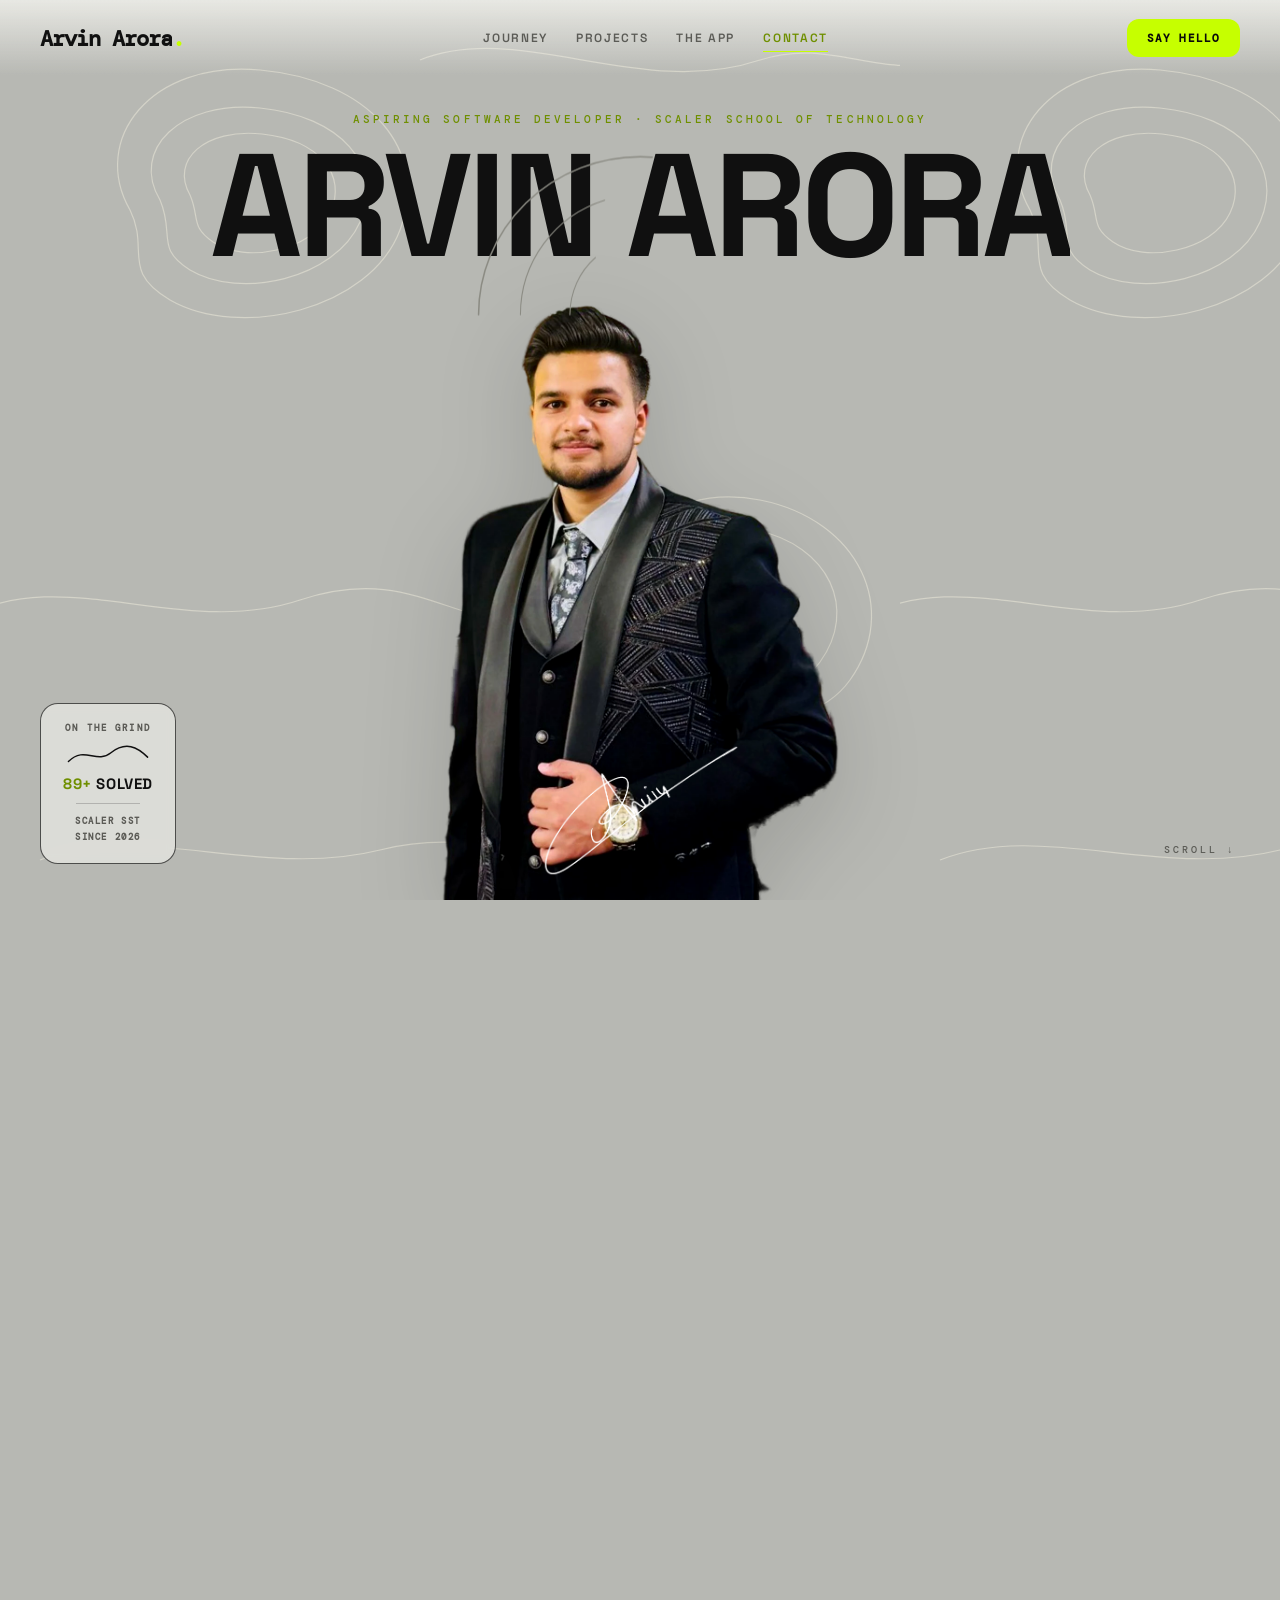
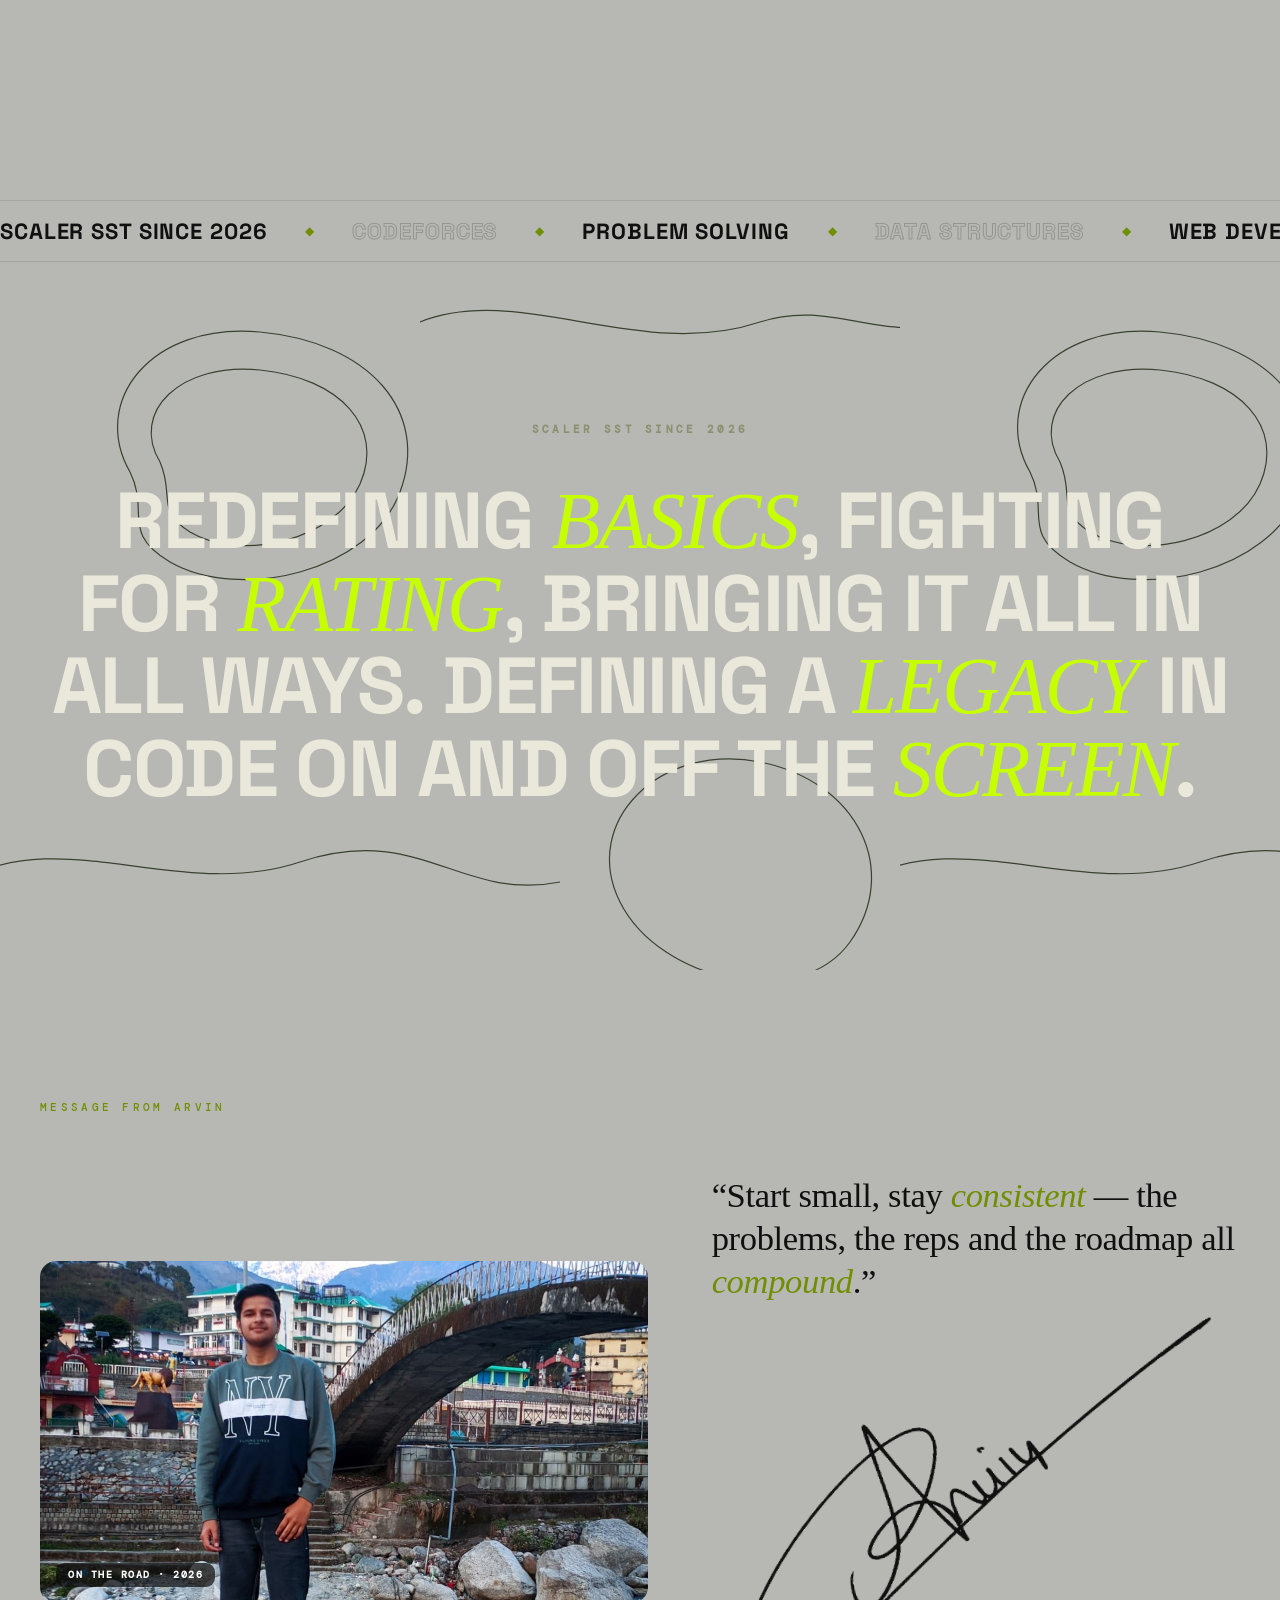
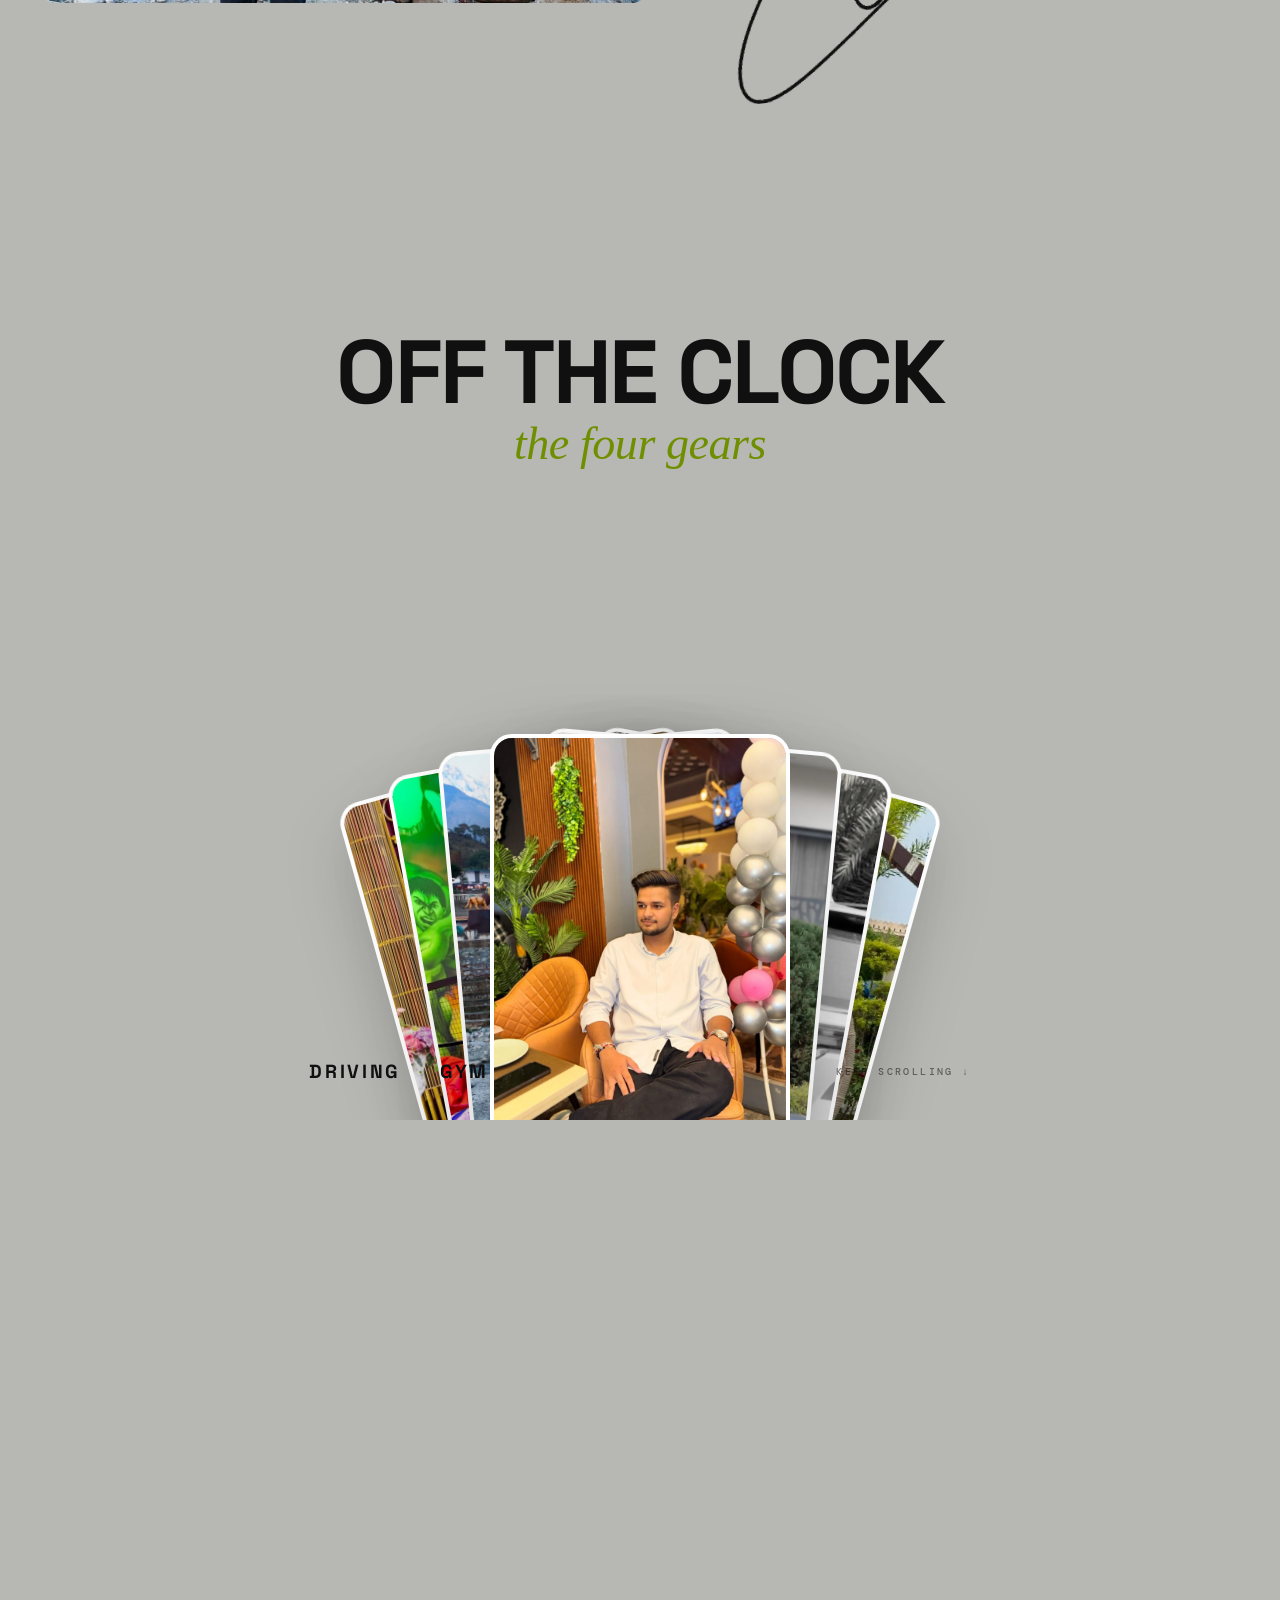
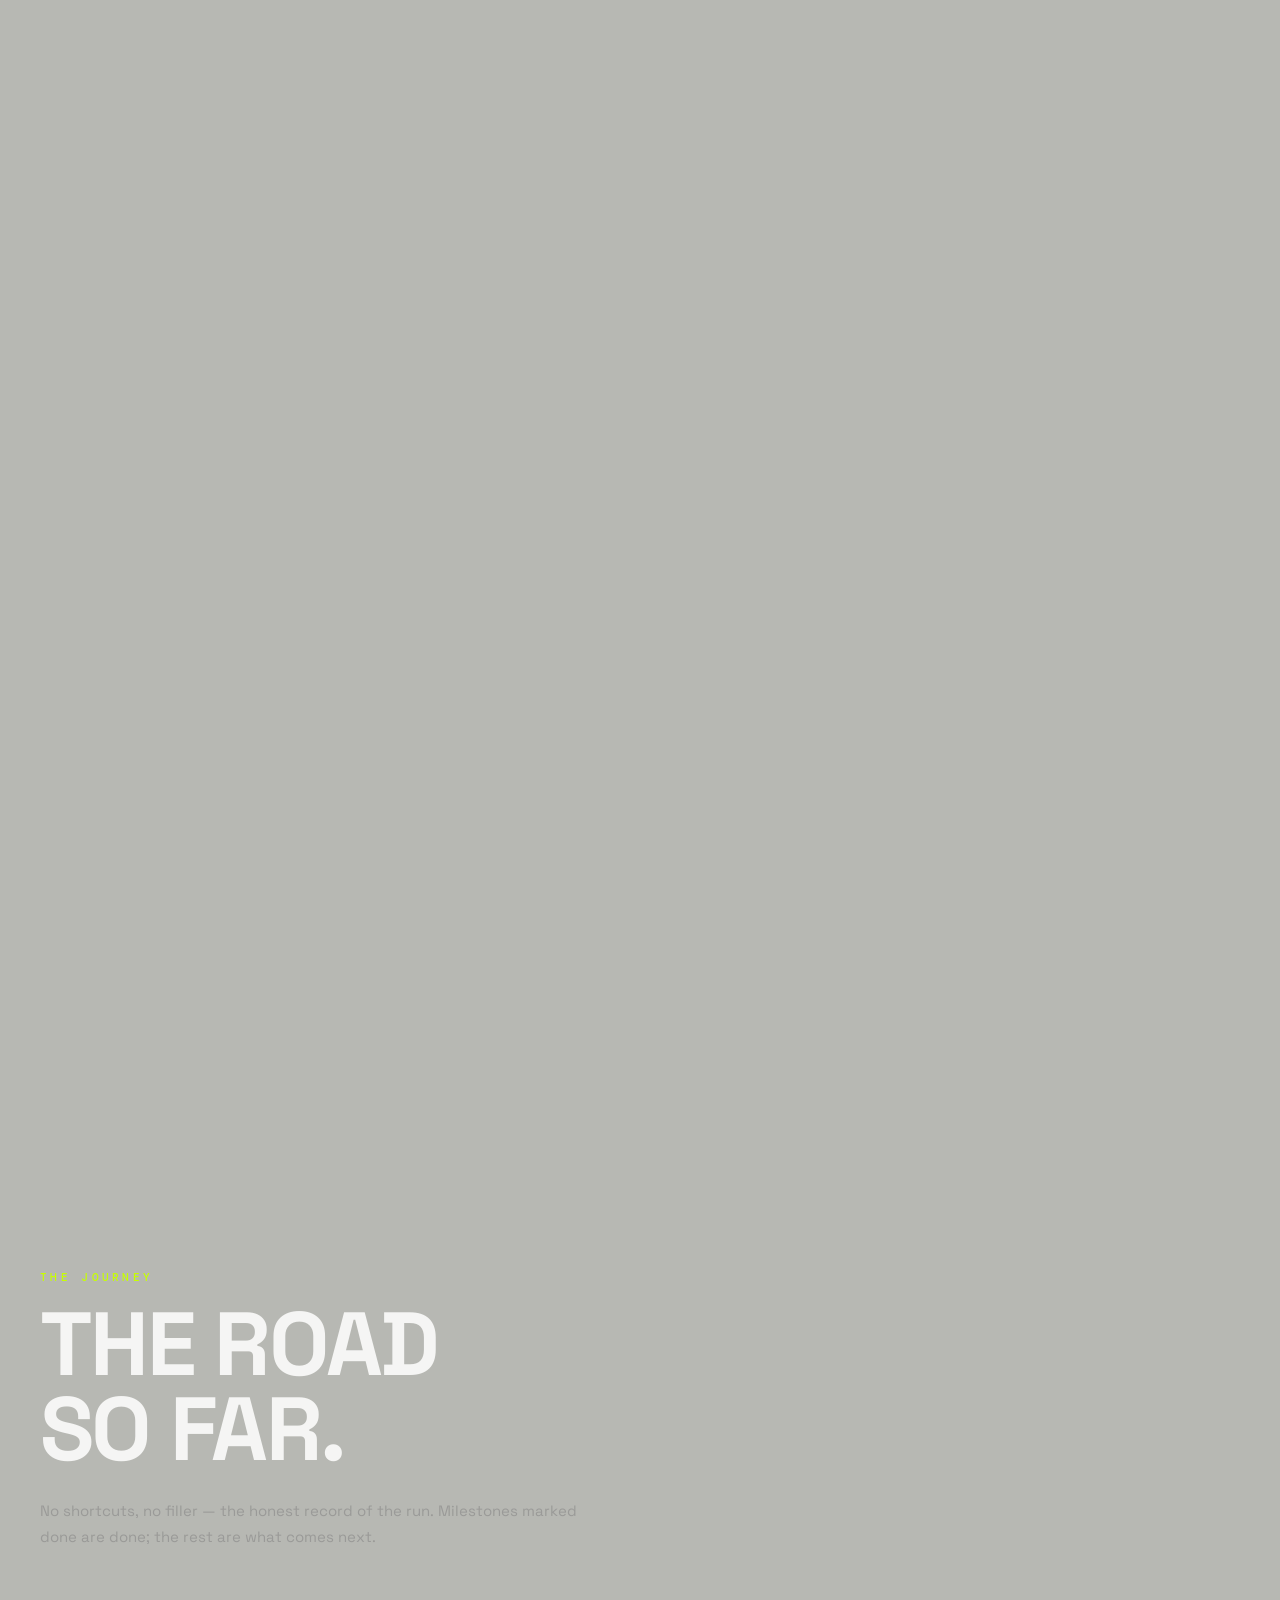
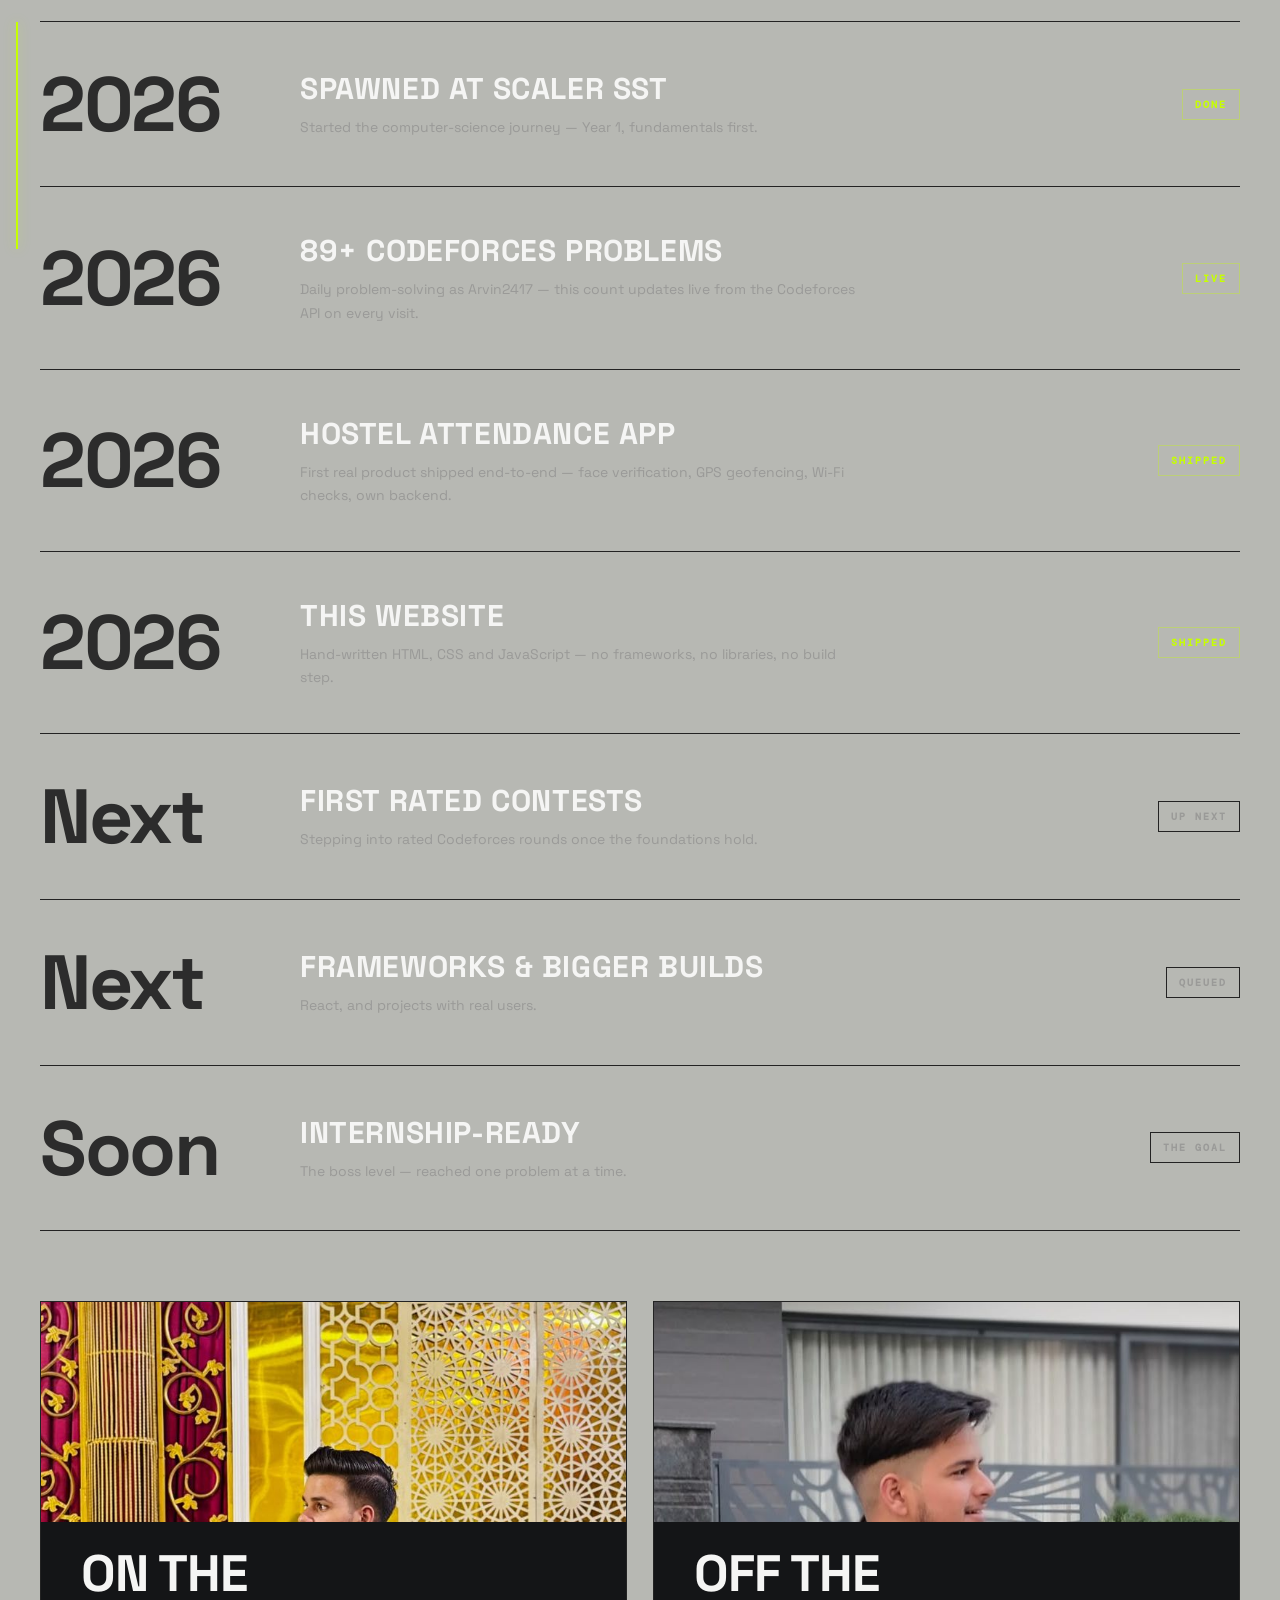
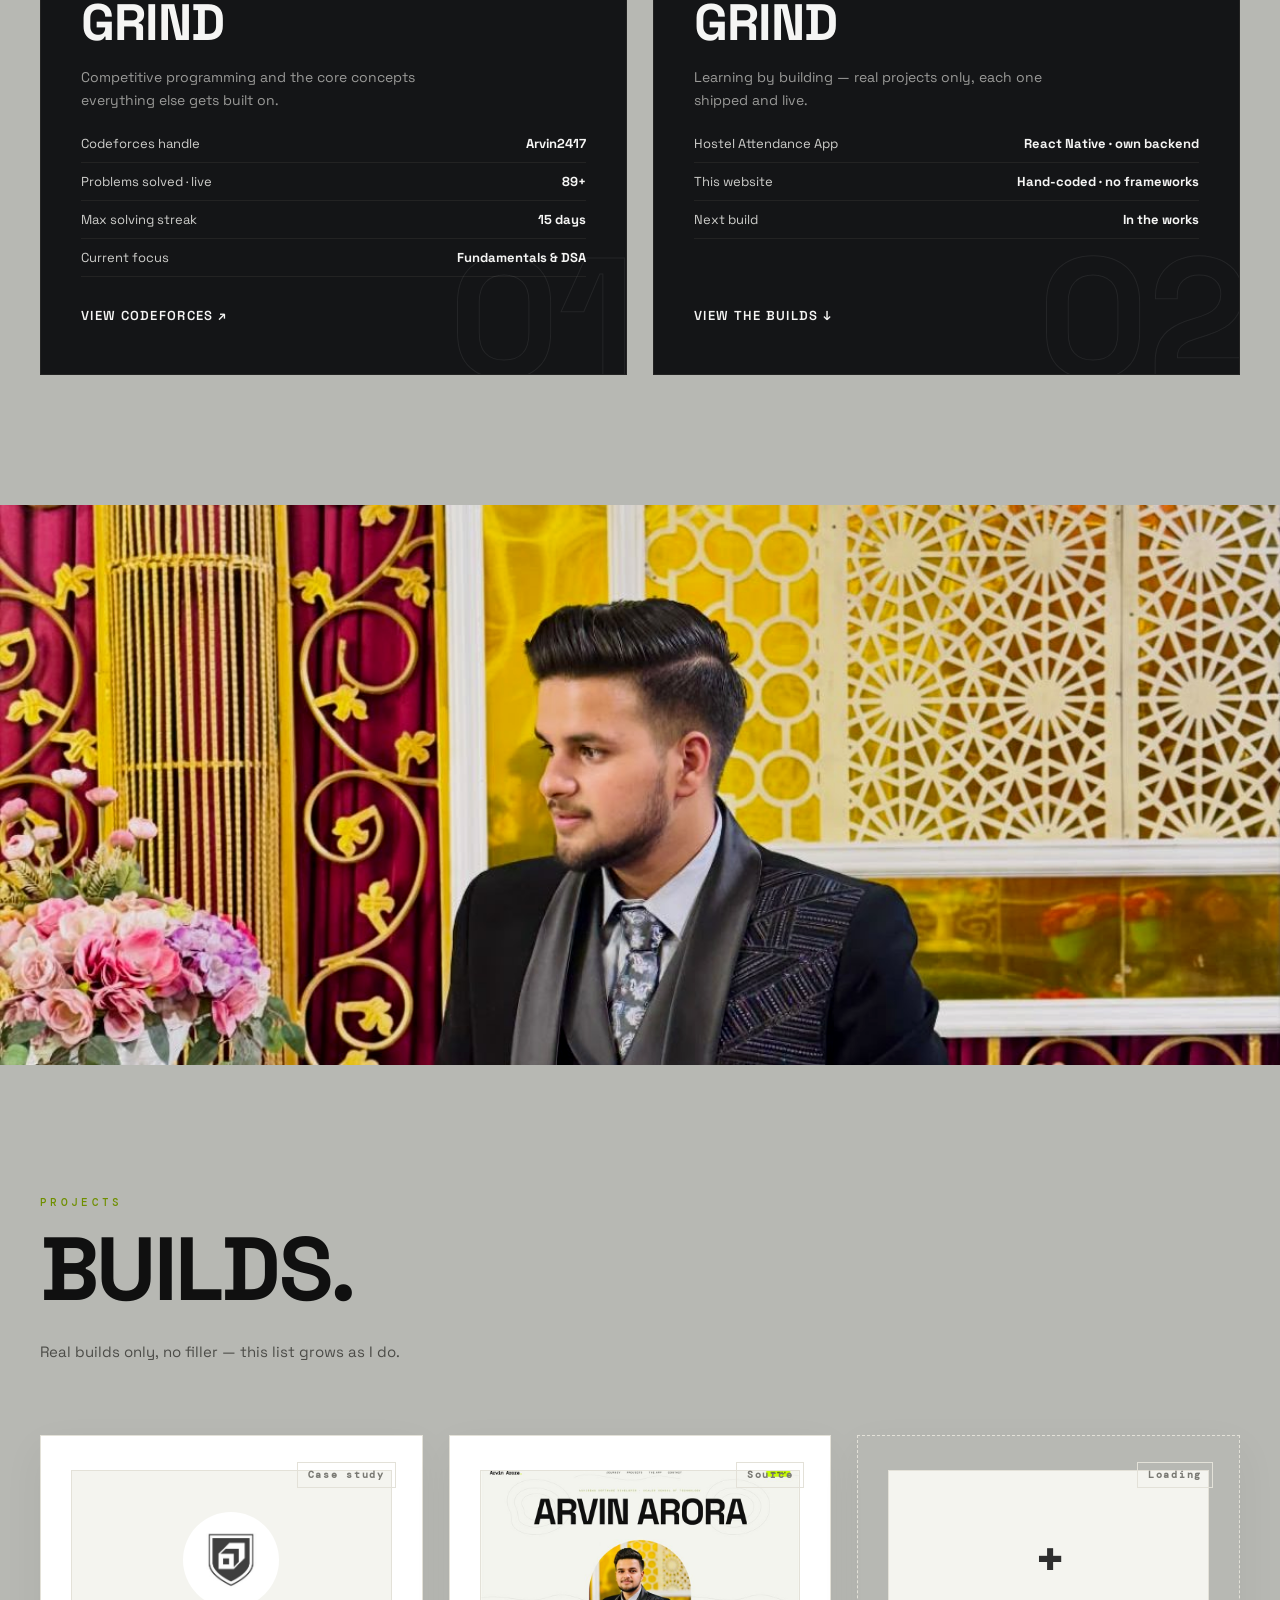
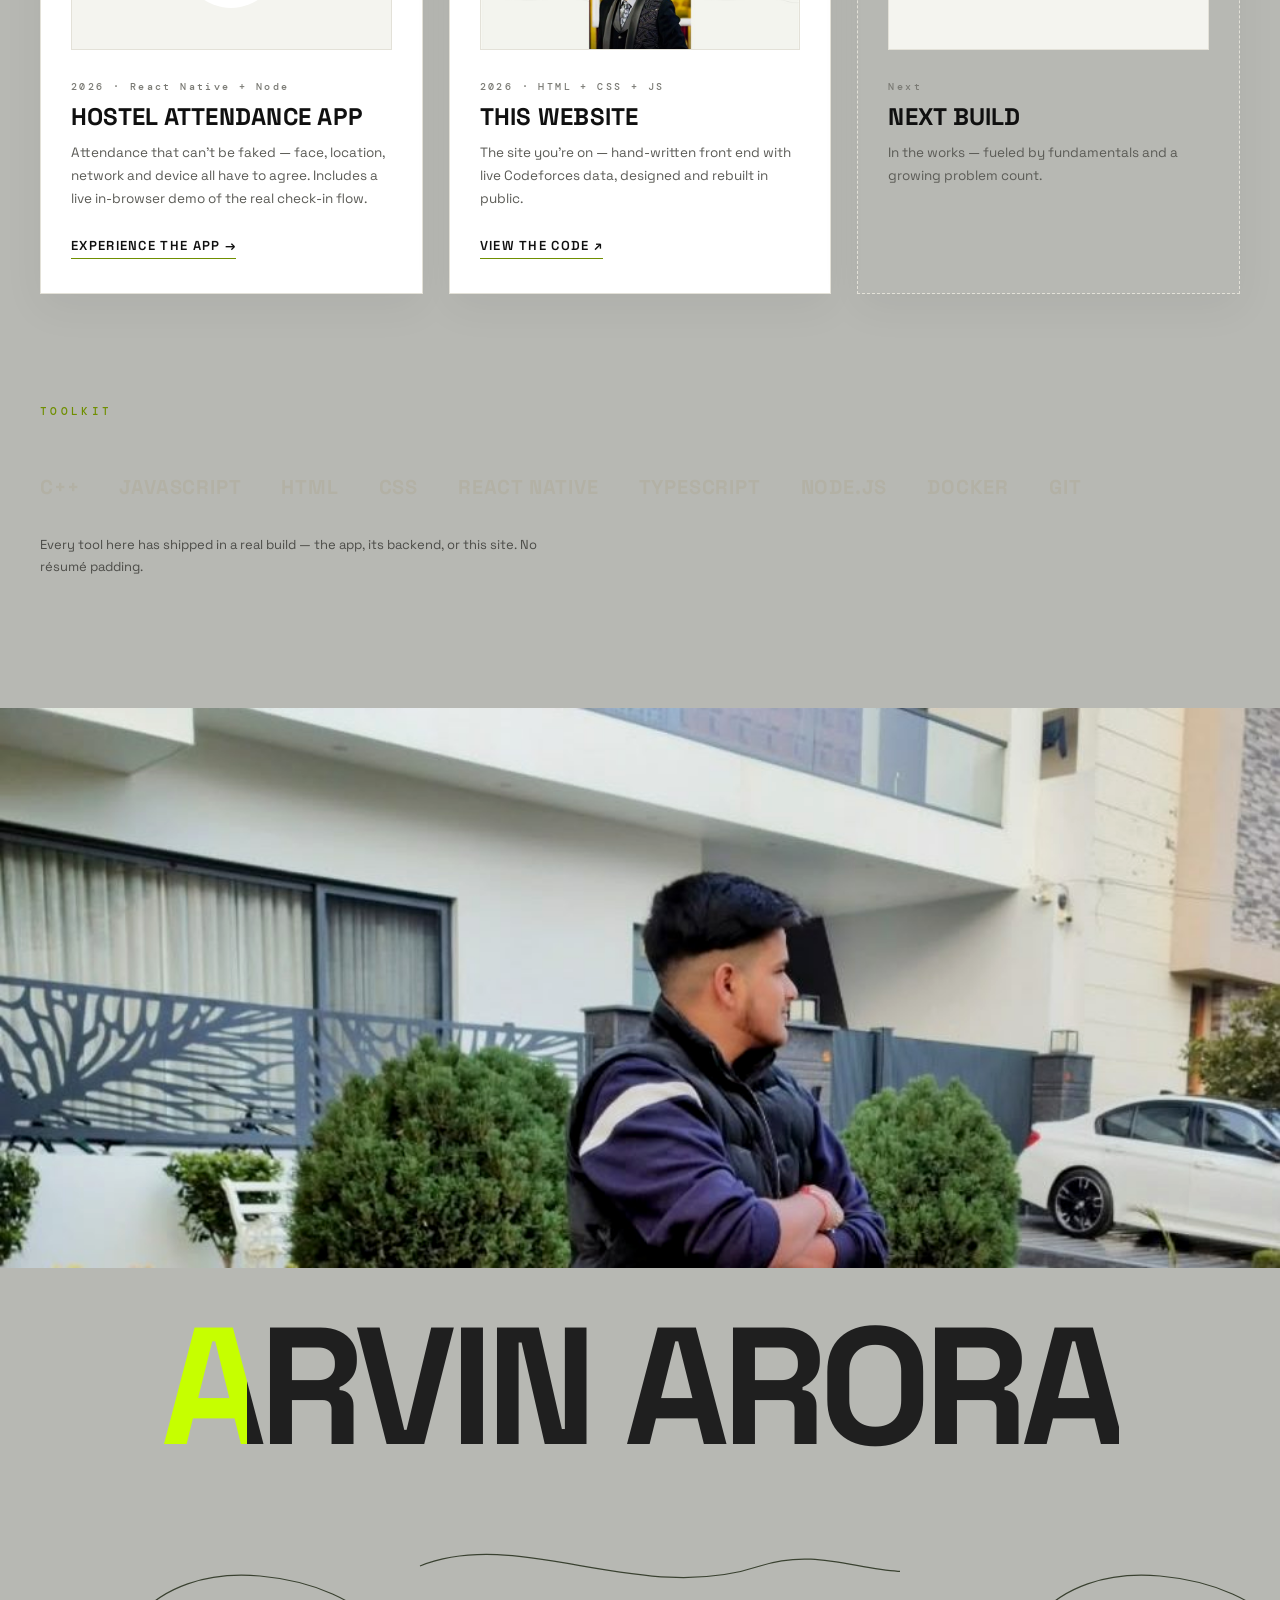
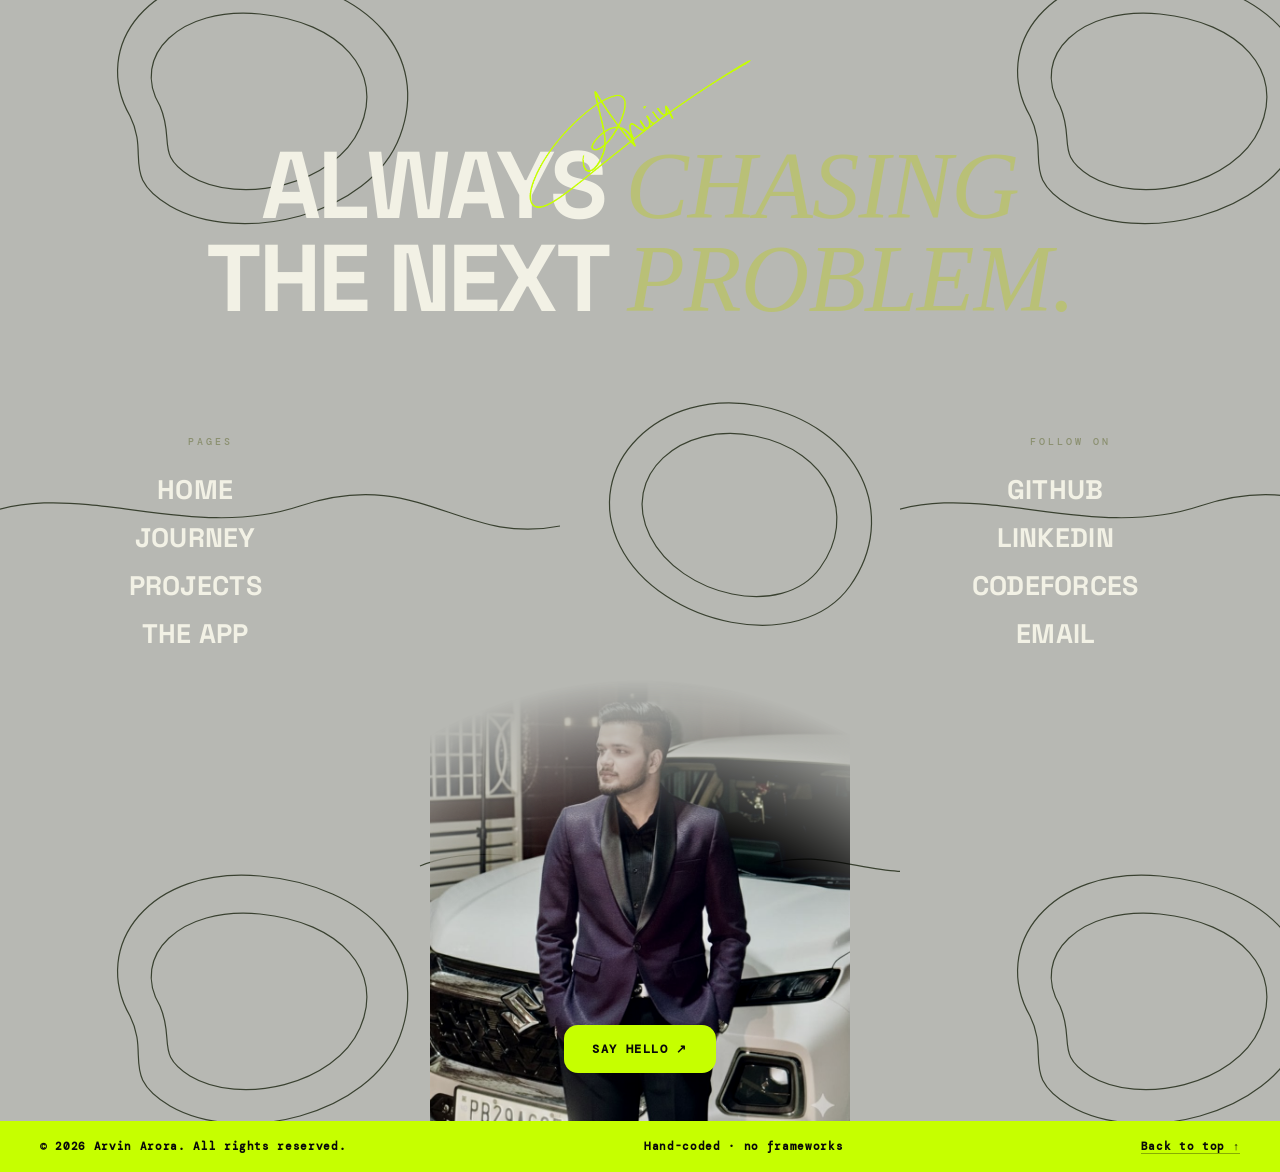
==== commit 7080ca49: "Ambient hero life: floating crown, breathing portrait, drifting topo, running squiggle, pulsing node" ====
--- a/index.html
+++ b/index.html
@@ -37,7 +37,7 @@
   <link rel="preconnect" href="https://fonts.gstatic.com" crossorigin>
   <link href="https://fonts.googleapis.com/css2?family=DM+Mono:wght@400;500&family=Space+Grotesk:wght@400;500;600;700&display=swap" rel="stylesheet">
   <link rel="preload" as="image" href="assets/hero-cut.webp">
-  <link rel="stylesheet" href="style.css?v=68">
+  <link rel="stylesheet" href="style.css?v=69">
 </head>
 <body>
   <div class="topo" id="topoLayer" aria-hidden="true"></div>
@@ -58,14 +58,16 @@
           <span class="sig-real"><span class="sig-ink"></span></span>
         </div>
         <svg class="dome" id="heroDome" viewBox="0 0 400 190" aria-hidden="true">
-          <path class="d-solid" d="M30 182 A170 166 0 0 1 370 182" pathLength="100"/>
-          <path class="d-soft" d="M74 182 A126 126 0 0 1 326 182" pathLength="100"/>
-          <path class="d-soft" d="M126 182 A74 78 0 0 1 274 182" pathLength="100"/>
-          <circle class="d-node" cx="200" cy="16" r="3.5"/>
+          <g class="dome-idle">
+            <path class="d-solid" d="M30 182 A170 166 0 0 1 370 182" pathLength="100"/>
+            <path class="d-soft" d="M74 182 A126 126 0 0 1 326 182" pathLength="100"/>
+            <path class="d-soft" d="M126 182 A74 78 0 0 1 274 182" pathLength="100"/>
+            <circle class="d-node" cx="200" cy="16" r="3.5"/>
+          </g>
         </svg>
         <a class="next-card" href="#journey" aria-label="On the grind — live Codeforces count and Scaler SST">
           <small>On the grind</small>
-          <svg viewBox="0 0 120 36" aria-hidden="true"><path d="M6 28 C 28 6, 44 32, 64 16 S 100 8, 114 22"/></svg>
+          <svg viewBox="0 0 120 36" aria-hidden="true"><path d="M6 28 C 28 6, 44 32, 64 16 S 100 8, 114 22" pathLength="100"/></svg>
           <b><span class="cf-count">89+</span> solved</b>
           <span class="nc-div"></span>
           <em>Scaler SST<br>since 2026</em>
@@ -177,6 +179,6 @@
     <span>Hand-coded · no frameworks</span>
     <a href="#home">Back to top ↑</a>
   </footer>
-  <script src="script.js?v=68"></script>
+  <script src="script.js?v=69"></script>
 </body>
 </html>
--- a/style.css
+++ b/style.css
@@ -73,7 +73,17 @@
 .dome path{fill:none;stroke-linecap:round;stroke-dasharray:100;stroke-dashoffset:100}
 .dome .d-solid{stroke:#8b8b83;stroke-width:1.6}
 .dome .d-soft{stroke:#9a9a94;stroke-width:1.1}
-.dome .d-node{fill:var(--accent);stroke:#0a0a0a33;stroke-width:1;opacity:0}
+.dome .d-node{fill:var(--accent);stroke:#0a0a0a33;stroke-width:1;opacity:0;transform-box:fill-box;transform-origin:center;animation:nodePulse 2.2s ease-in-out infinite}
+/* ambient hero life — runs with zero interaction */
+.dome-idle{transform-origin:50% 100%;animation:domeFloat 6.5s ease-in-out infinite}
+@keyframes domeFloat{0%,100%{transform:translateY(0) rotate(-1.3deg)}50%{transform:translateY(-7px) rotate(1.3deg)}}
+@keyframes nodePulse{0%,100%{transform:scale(1)}50%{transform:scale(1.7)}}
+.hero-photo img{animation:heroZoom 2.4s cubic-bezier(.22,1,.36,1) both,heroBreathe 7s ease-in-out 2.4s infinite}
+@keyframes heroBreathe{0%,100%{transform:translateY(0) scale(1)}50%{transform:translateY(-6px) scale(1.008)}}
+.topo{animation:topoDrift 90s linear infinite}
+@keyframes topoDrift{from{background-position:0 0}to{background-position:900px 450px}}
+.next-card svg path{stroke-dasharray:100;animation:squiggleRun 4.2s ease-in-out infinite}
+@keyframes squiggleRun{0%{stroke-dashoffset:100}55%,70%{stroke-dashoffset:0}100%{stroke-dashoffset:-100}}
 /* next-race style card, our real data */
 .next-card{position:absolute;z-index:3;left:40px;bottom:36px;display:flex;flex-direction:column;align-items:center;gap:7px;padding:18px 22px;border:1.6px solid #101010b3;border-radius:18px;background:#f4f4ef99;backdrop-filter:blur(4px);-webkit-backdrop-filter:blur(4px);color:#101010;text-align:center;transition:transform .3s ease,border-color .3s ease;opacity:0;animation:fadeIn .8s ease 1.25s forwards}
 .next-card:hover{transform:translateY(-4px);border-color:#101010}
@@ -436,7 +446,8 @@
   .fan-card:nth-child(6){transform:translateY(9%) rotate(17deg)!important}
   .fan-card:nth-child(7){transform:translateY(10%) rotate(25.5deg)!important}
   .reveal{opacity:1!important;transform:none!important;transition:none!important}
-  .marquee-track,.scroll-cue,.rn-oval,.rn-step.checking .rn-snum{animation:none!important}
+  .marquee-track,.scroll-cue,.rn-oval,.rn-step.checking .rn-snum,.dome-idle,.d-node,.topo,.next-card svg path{animation:none!important}
+  .next-card svg path{stroke-dashoffset:0!important}
   .hero-photo img,.hline span,.hero-kicker,.dome,.next-card,.hero .scroll-cue{animation:none!important;transform:none!important;opacity:1!important}
   .dome path{stroke-dashoffset:0!important}
   .dome .d-node{opacity:1!important}
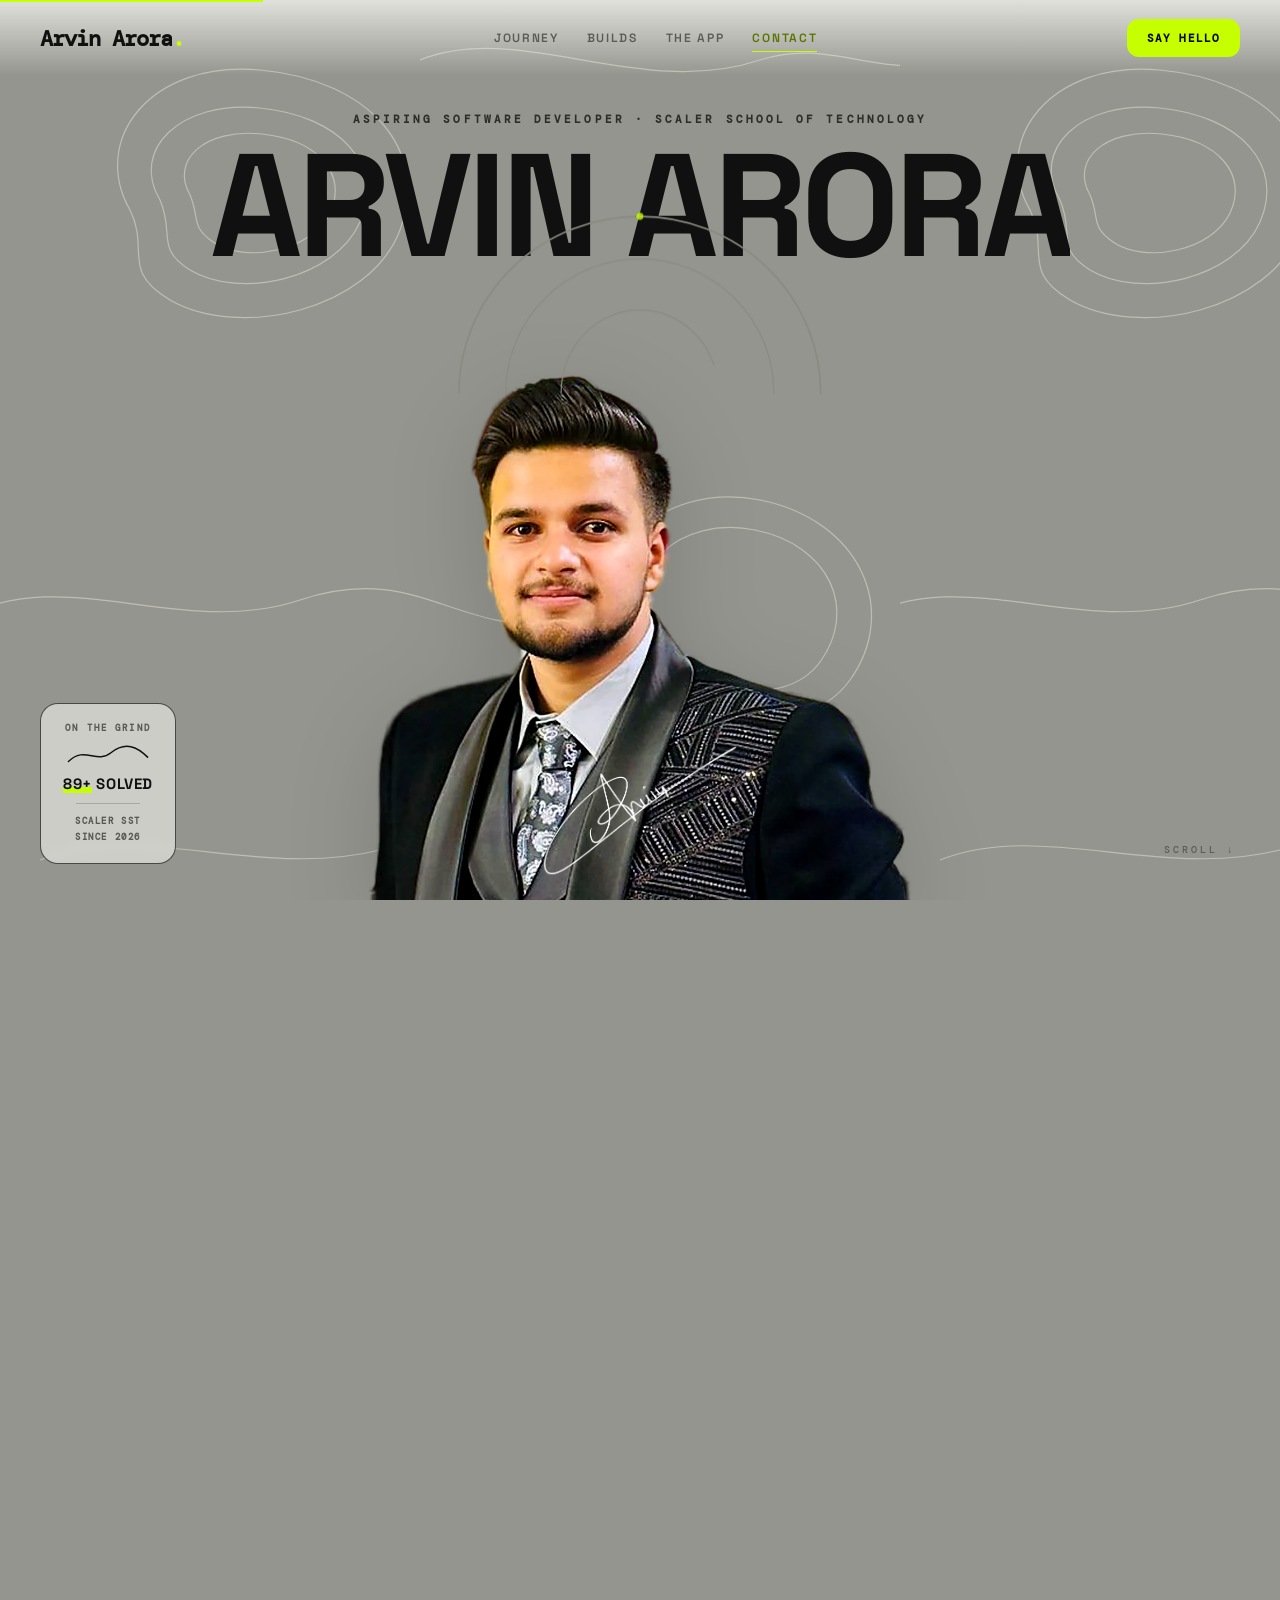
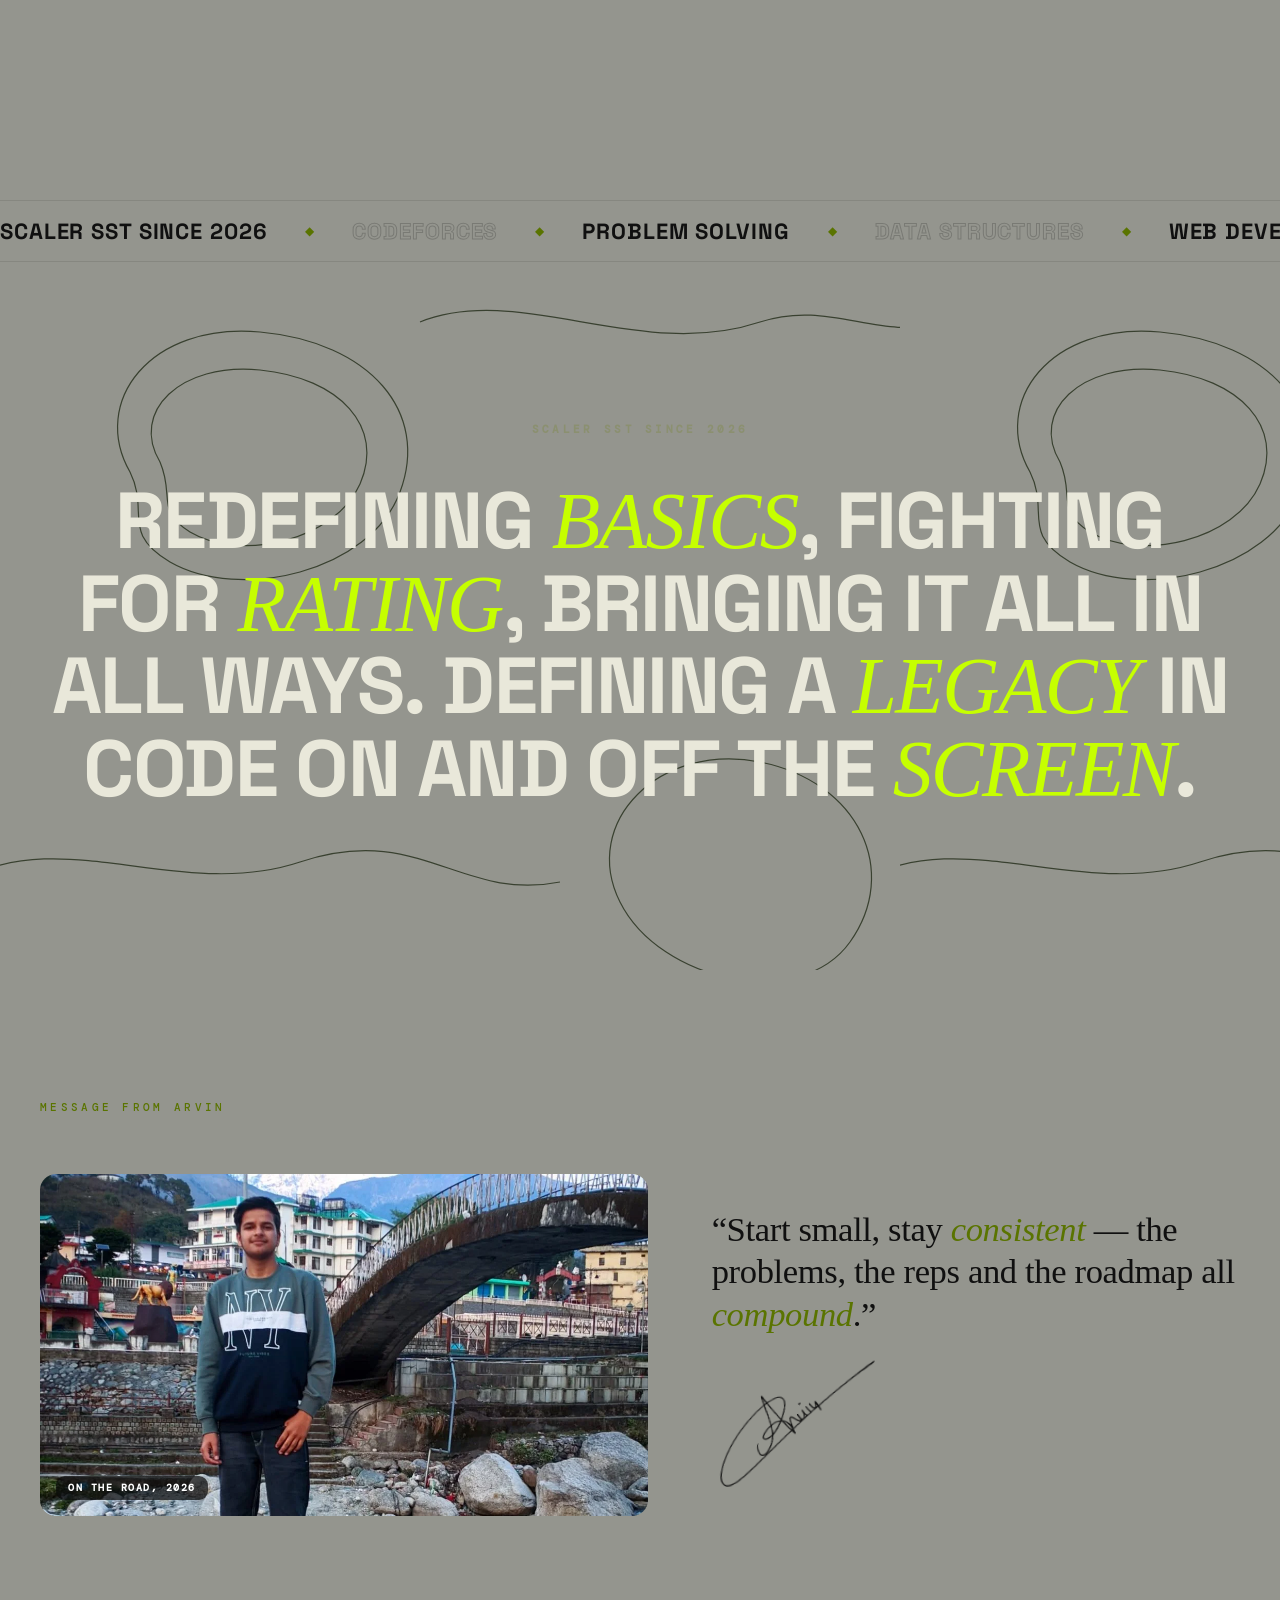
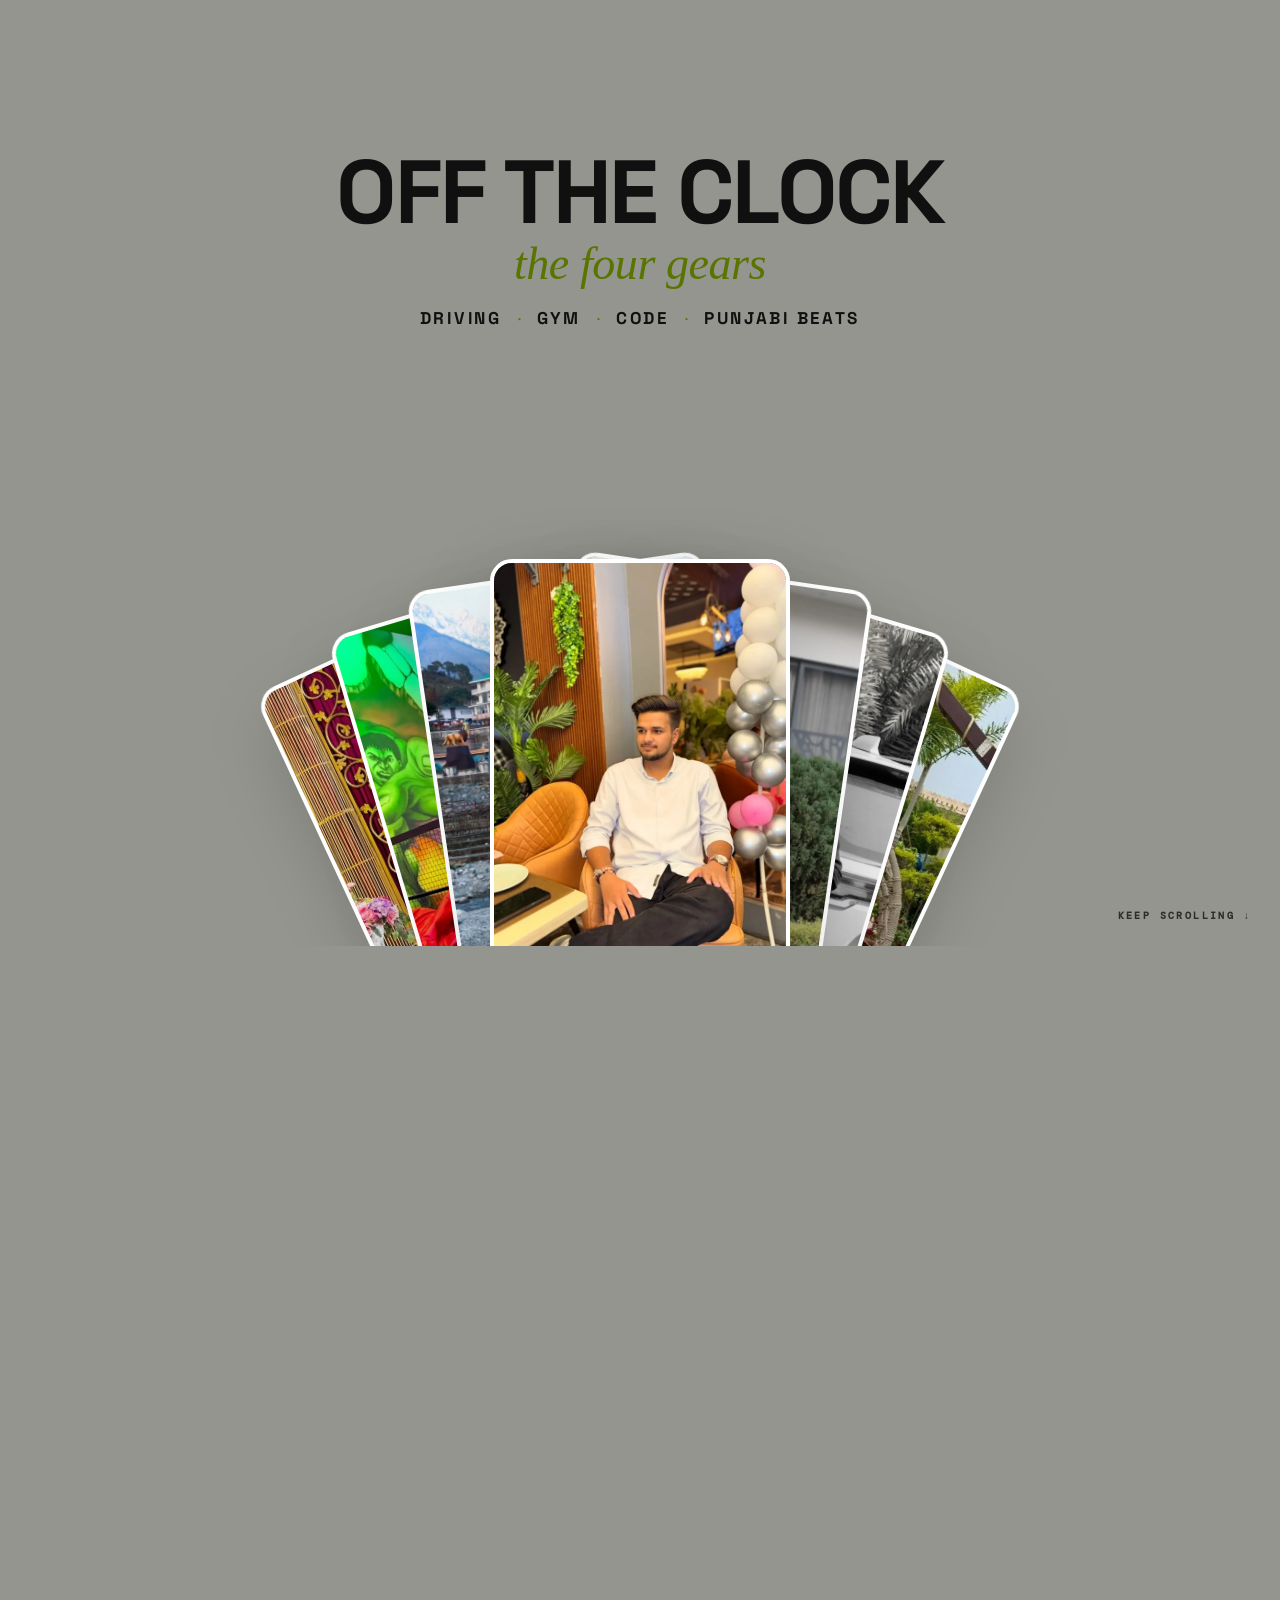
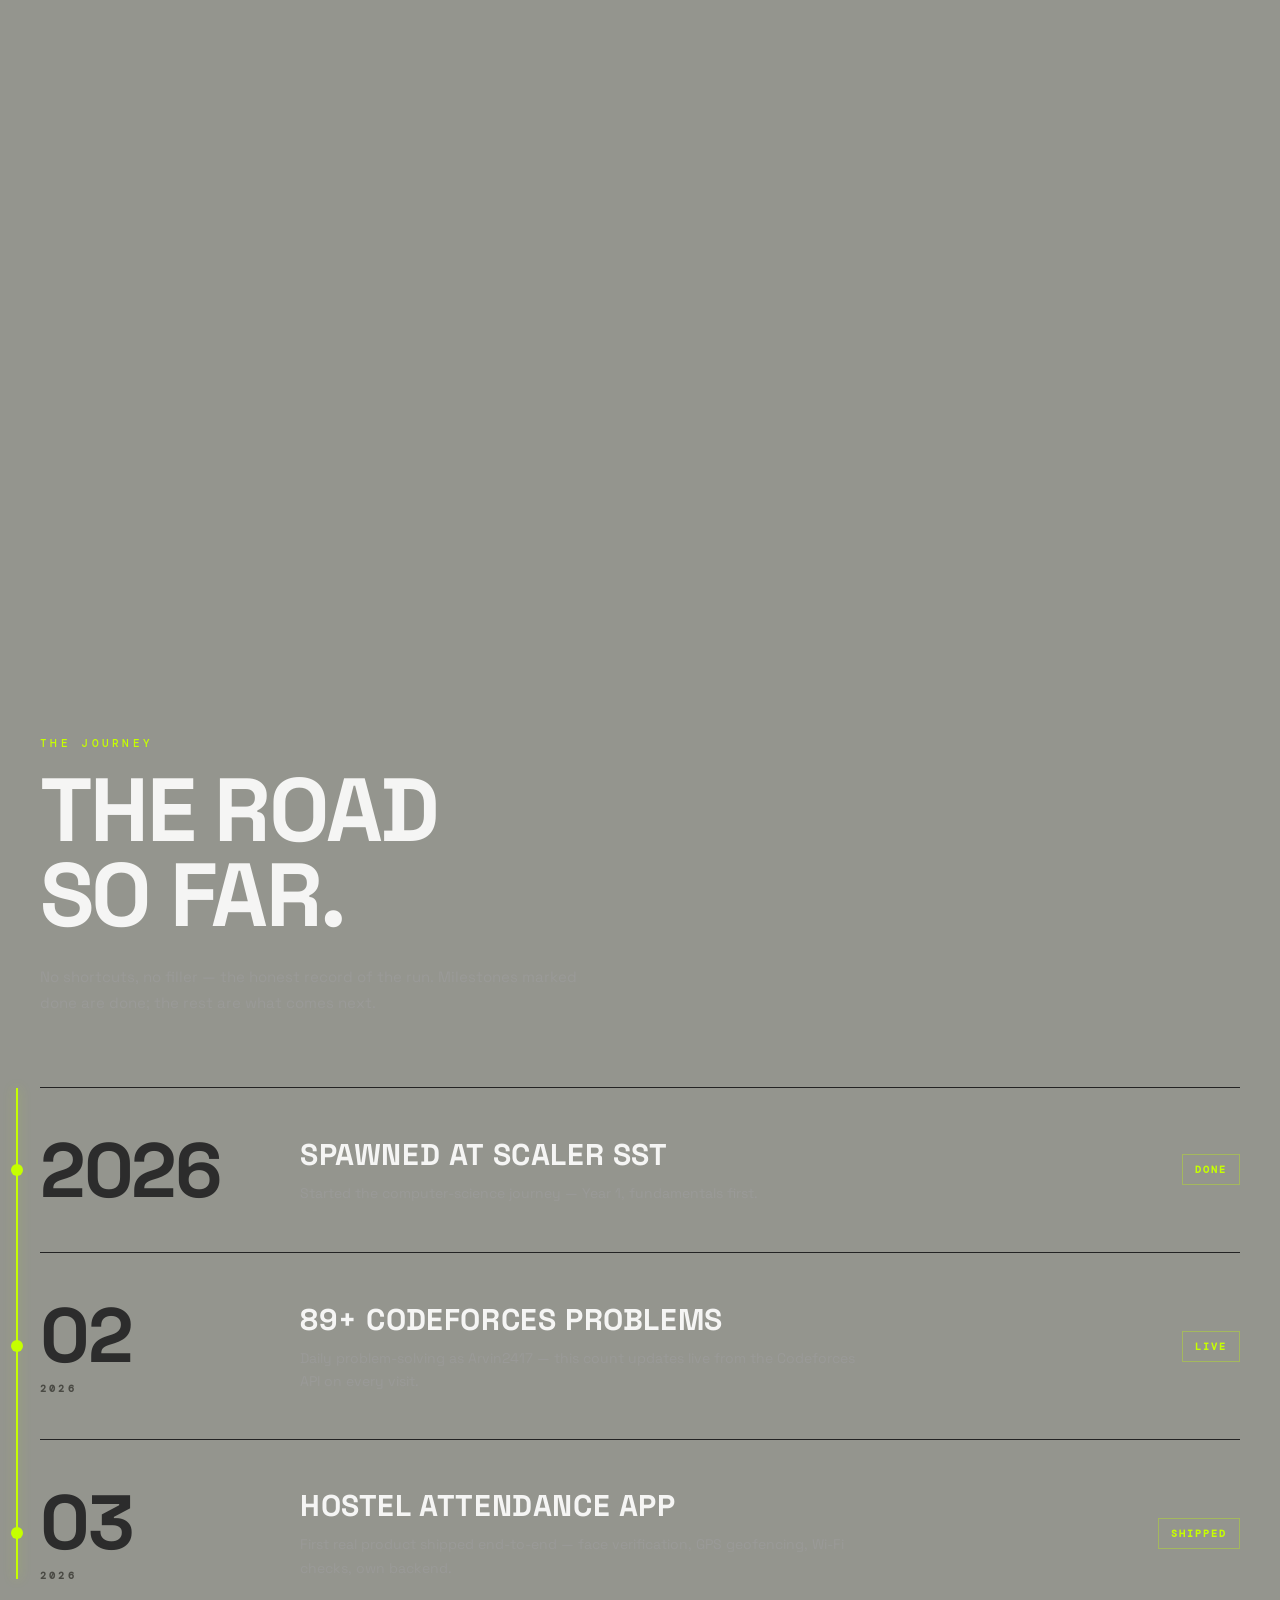
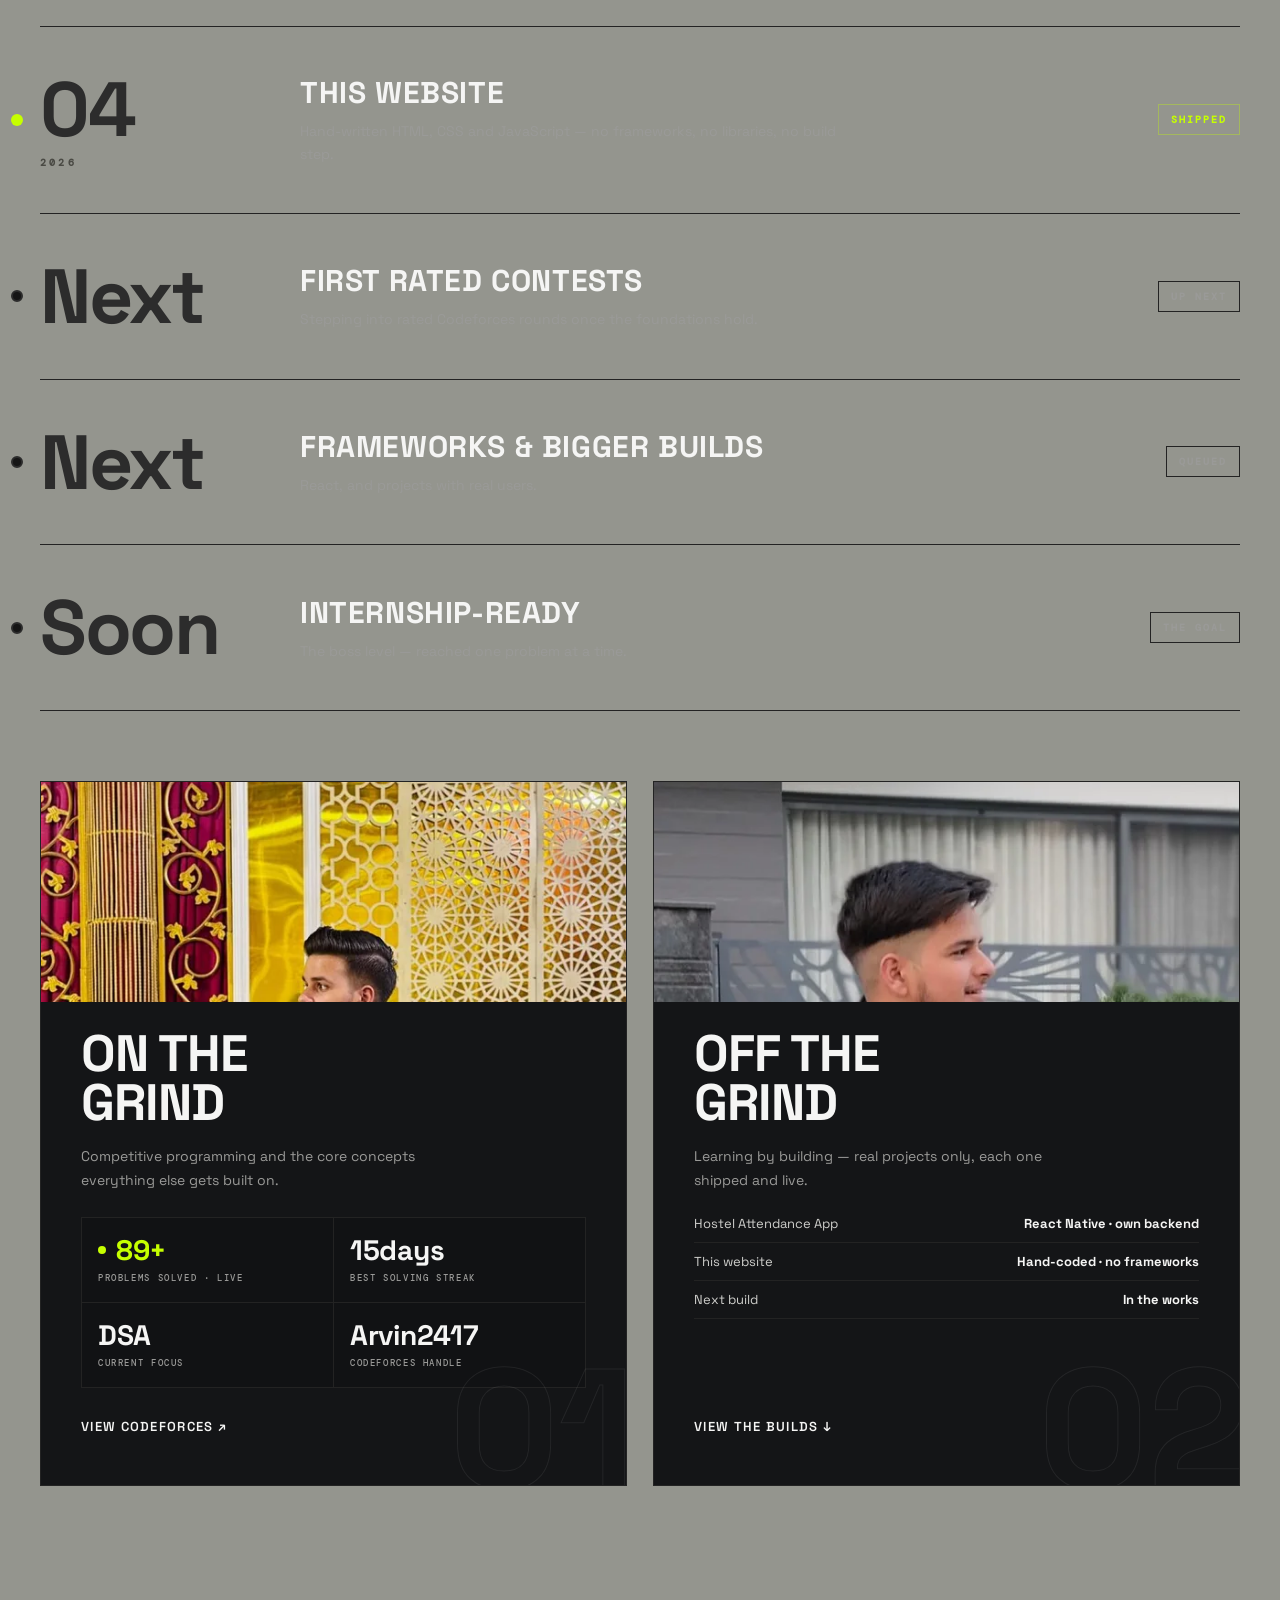
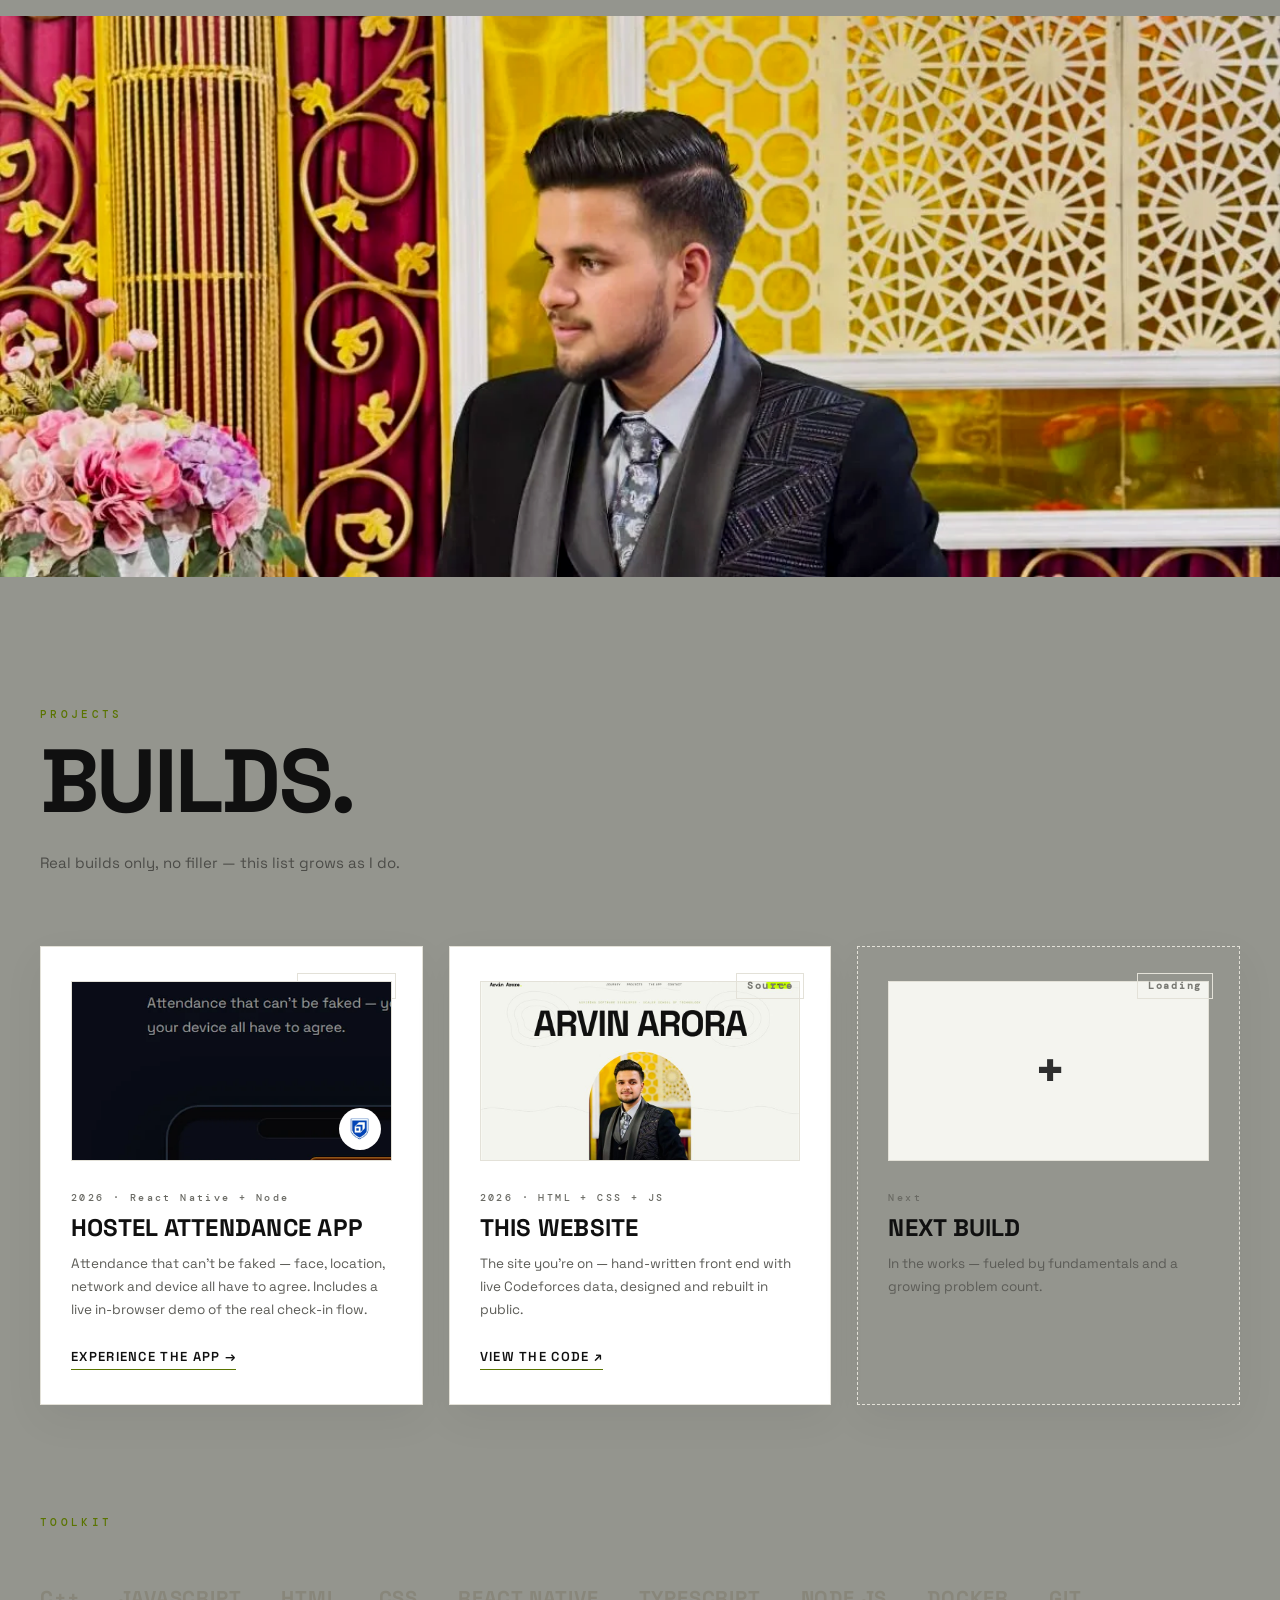
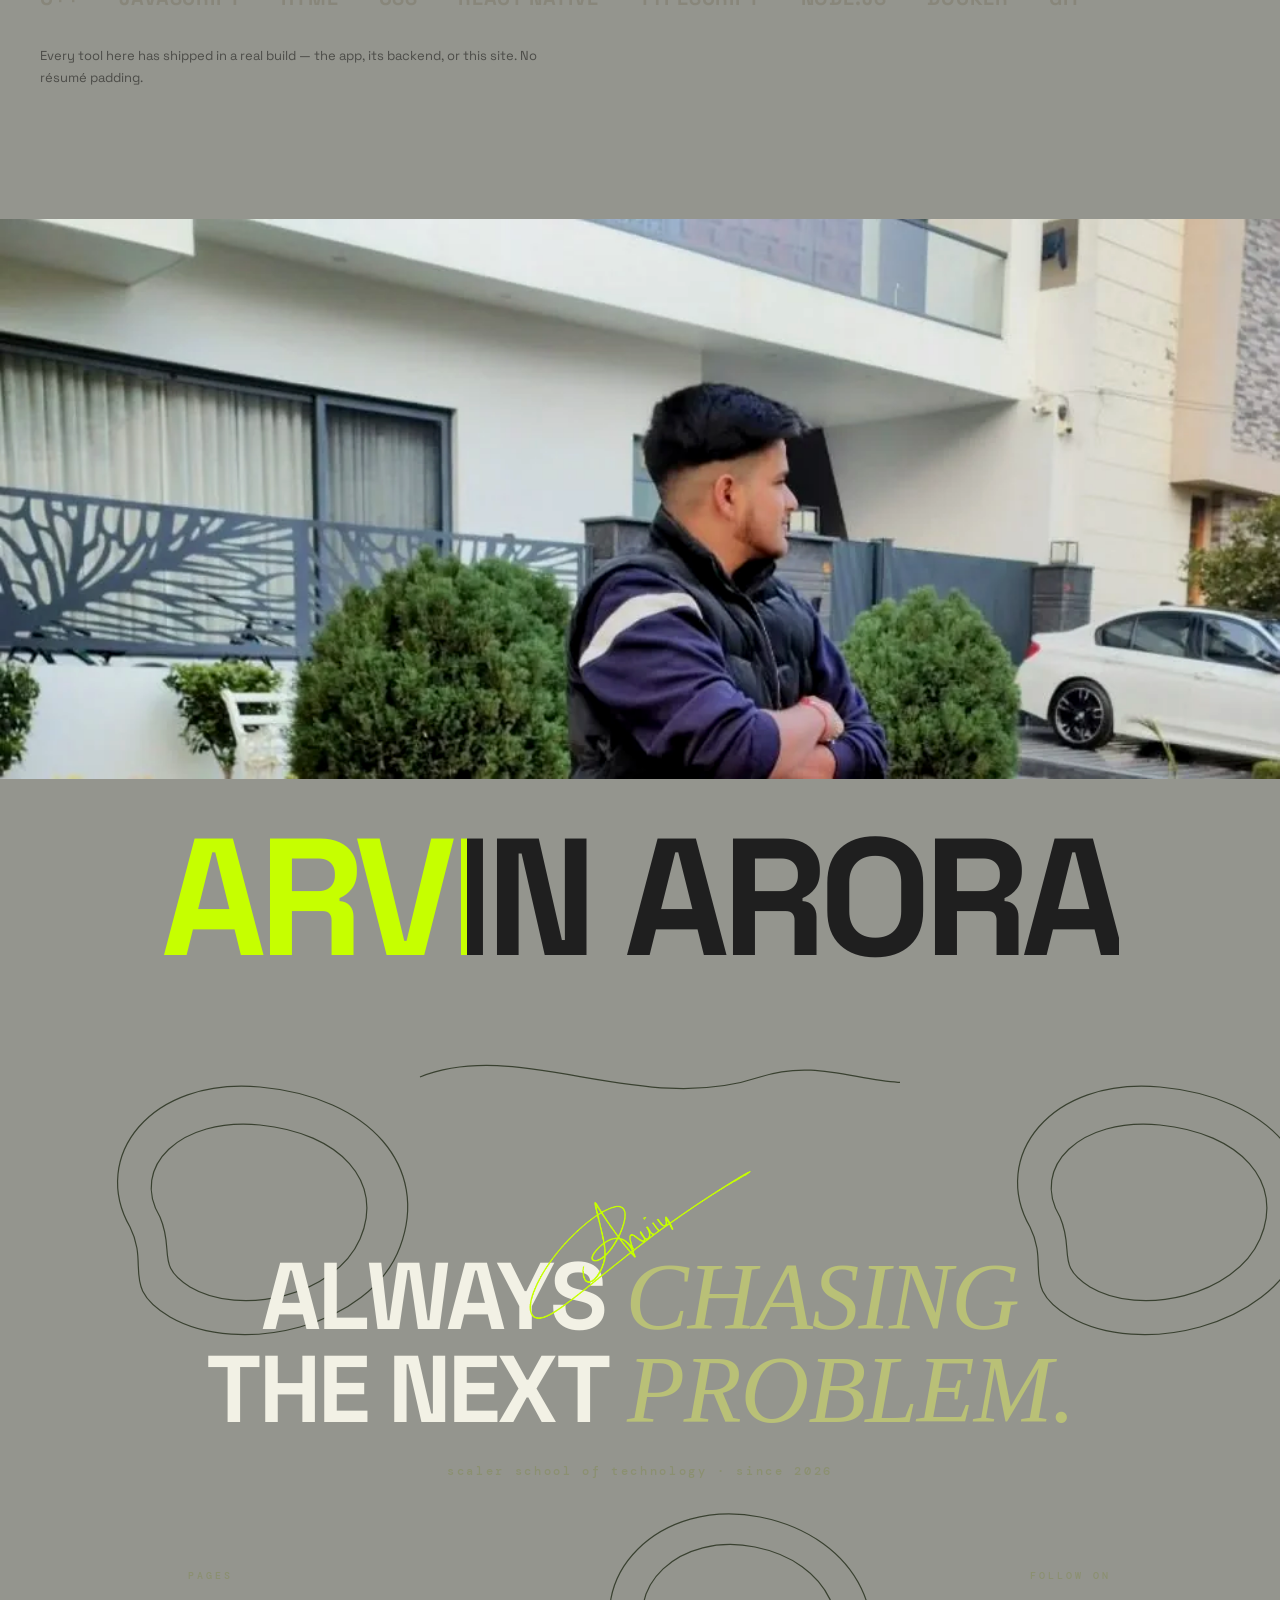
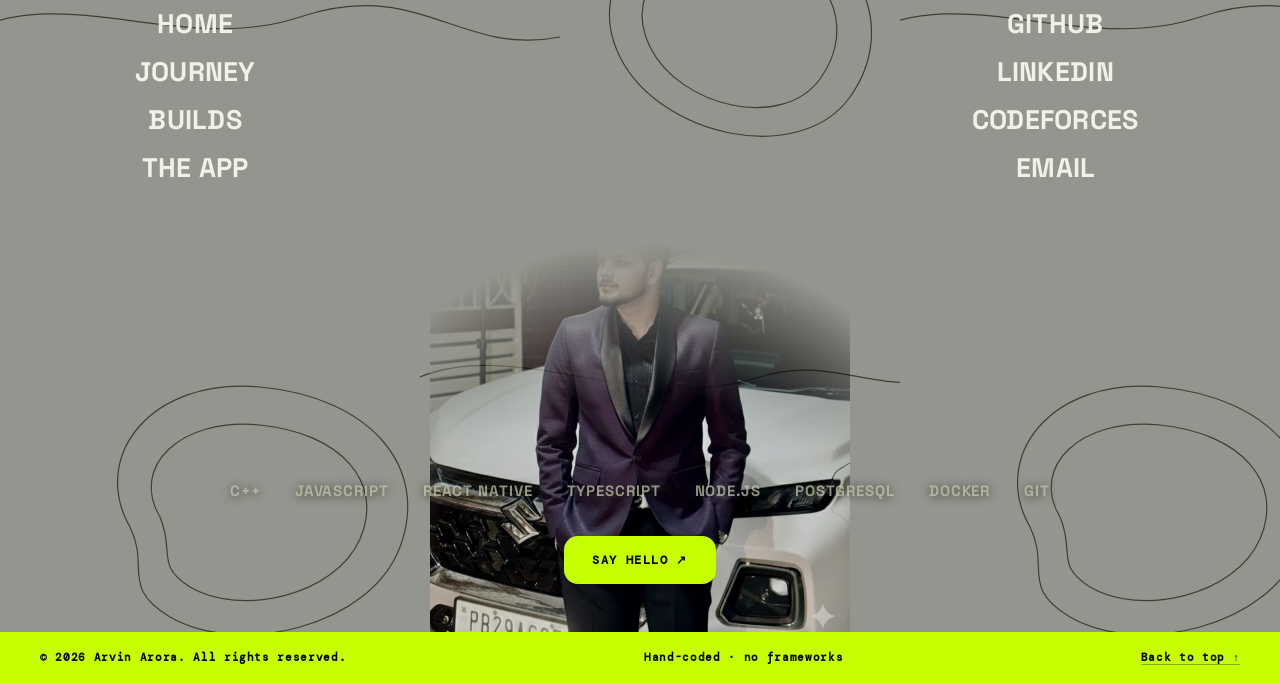
==== commit 68ec7da2: "Premium polish pass: new hero bust, mobile menu, contrast, a11y, perf Hero - Portrait replaced with " ====
--- a/index.html
+++ b/index.html
@@ -3,19 +3,21 @@
 <head>
   <meta charset="UTF-8">
   <meta name="viewport" content="width=device-width, initial-scale=1.0">
-  <meta name="description" content="Arvin Arora — aspiring software developer and first-year student at Scaler School of Technology, sharpening fundamentals through competitive programming on Codeforces.">
+  <meta name="description" content="Arvin Arora — aspiring software developer at Scaler School of Technology. Competitive programming on Codeforces, a shipped React Native attendance app, and a hand-coded portfolio documenting the journey.">
   <meta name="theme-color" content="#F4F4EF">
   <meta property="og:type" content="website">
-  <meta property="og:title" content="Arvin Arora | Aspiring Software Developer">
-  <meta property="og:description" content="First-year student at Scaler School of Technology, building fundamentals one Codeforces problem at a time.">
+  <meta property="og:title" content="Arvin Arora — Aspiring Software Developer">
+  <meta property="og:description" content="Documenting the journey: fundamentals, competitive programming, real shipped products.">
   <meta property="og:url" content="https://arvin-arora.github.io/">
-  <meta property="og:image" content="https://arvin-arora.github.io/assets/arvin-1.jpg">
-  <meta name="twitter:card" content="summary">
-  <meta name="twitter:title" content="Arvin Arora | Aspiring Software Developer">
-  <meta name="twitter:description" content="First-year student at Scaler School of Technology, building fundamentals one Codeforces problem at a time.">
-  <meta name="twitter:image" content="https://arvin-arora.github.io/assets/arvin-1.jpg">
+  <meta property="og:image" content="https://arvin-arora.github.io/assets/site-hero.jpg">
+  <meta property="og:image:width" content="880">
+  <meta property="og:image:height" content="550">
+  <meta name="twitter:card" content="summary_large_image">
+  <meta name="twitter:title" content="Arvin Arora — Aspiring Software Developer">
+  <meta name="twitter:description" content="Documenting the journey: fundamentals, competitive programming, real shipped products.">
+  <meta name="twitter:image" content="https://arvin-arora.github.io/assets/site-hero.jpg">
   <link rel="canonical" href="https://arvin-arora.github.io/">
-  <title>Arvin Arora | Aspiring Software Developer</title>
+  <title>Arvin Arora — Aspiring Software Developer</title>
   <script type="application/ld+json">
   {
     "@context": "https://schema.org",
@@ -35,17 +37,30 @@
   <link rel="icon" href="data:image/svg+xml,%3Csvg xmlns='http://www.w3.org/2000/svg' viewBox='0 0 64 64'%3E%3Crect width='64' height='64' rx='14' fill='%230A0A0A'/%3E%3Ctext x='32' y='42' font-family='monospace' font-size='30' font-weight='700' fill='%23C6FF00' text-anchor='middle'%3EA%3C/text%3E%3C/svg%3E">
   <link rel="preconnect" href="https://fonts.googleapis.com">
   <link rel="preconnect" href="https://fonts.gstatic.com" crossorigin>
-  <link href="https://fonts.googleapis.com/css2?family=DM+Mono:wght@400;500&family=Space+Grotesk:wght@400;500;600;700&display=swap" rel="stylesheet">
+  <link href="https://fonts.googleapis.com/css2?family=DM+Mono:wght@400;500&family=Space+Grotesk:wght@400;500;600;700&display=swap" rel="stylesheet" media="print" onload="this.media='all'">
+  <noscript><link href="https://fonts.googleapis.com/css2?family=DM+Mono:wght@400;500&family=Space+Grotesk:wght@400;500;600;700&display=swap" rel="stylesheet"></noscript>
   <link rel="preload" as="image" href="assets/hero-cut.webp">
-  <link rel="stylesheet" href="style.css?v=69">
+  <link rel="stylesheet" href="style.css?v=70">
 </head>
 <body>
+  <a class="skip-link" href="#home">Skip to content</a>
   <div class="topo" id="topoLayer" aria-hidden="true"></div>
+  <span class="scroll-progress" id="scrollProgress" aria-hidden="true"></span>
   <header class="site-header" id="siteHeader">
     <a class="brand" href="#home" aria-label="Arvin Arora home">A<i>rvin&nbsp;</i>A<i>rora</i><span>.</span></a>
-    <nav aria-label="Main navigation"><a href="#journey" data-nav="journey">Journey</a><a href="#projects" data-nav="projects">Projects</a><a href="hostel-app.html">The App</a><a href="#contact" data-nav="contact">Contact</a></nav>
+    <nav aria-label="Main navigation"><a href="#journey" data-nav="journey">Journey</a><a href="#projects" data-nav="projects">Builds</a><a href="hostel-app.html">The App</a><a href="#contact" data-nav="contact">Contact</a></nav>
     <a class="enquiries" href="mailto:aroraarvin8@gmail.com">say hello</a>
+    <button class="menu-btn" id="menuBtn" type="button" aria-label="Open menu" aria-expanded="false" aria-controls="mobileMenu"><span></span><span></span></button>
   </header>
+  <div class="mobile-menu" id="mobileMenu" hidden>
+    <nav aria-label="Mobile navigation">
+      <a href="#journey">Journey</a>
+      <a href="#projects">Builds</a>
+      <a href="hostel-app.html">The App</a>
+      <a href="#contact">Contact</a>
+    </nav>
+    <a class="mm-cta" href="mailto:aroraarvin8@gmail.com">Say hello <i class="ar">↗</i></a>
+  </div>
   <main>
     <section class="hero light-ink" id="home" data-bg="#F4F4EF">
       <div class="hero-sticky">
@@ -54,7 +69,7 @@
           <h1 aria-label="Arvin Arora"><span class="hline"><span>Arvin&nbsp;Arora</span></span></h1>
         </div>
         <div class="hero-photo" aria-hidden="true">
-          <img src="assets/hero-cut.webp" alt="" onerror="this.src='assets/arvin-1.jpg'">
+          <img src="assets/hero-cut.webp" width="1000" height="953" alt="" onerror="this.src='assets/arvin-1.jpg'">
           <span class="sig-real"><span class="sig-ink"></span></span>
         </div>
         <svg class="dome" id="heroDome" viewBox="0 0 400 190" aria-hidden="true">
@@ -86,7 +101,7 @@
     <section class="section msgfrom light-ink" data-bg="#F4F4EF">
       <p class="section-label reveal">Message from Arvin</p>
       <div class="mf-grid">
-        <figure class="mf-photo reveal"><img src="assets/arvin-14.jpg" alt="Arvin Arora on the road" loading="lazy"><figcaption>On the road · 2026</figcaption></figure>
+        <figure class="mf-photo reveal"><img src="assets/arvin-14.webp" width="1179" height="663" alt="Arvin Arora on the road" loading="lazy" decoding="async"><figcaption>On the road, 2026</figcaption></figure>
         <div class="mf-copy reveal">
           <p class="mf-quote">“Start small, stay <em>consistent</em> — the problems, the reps and the roadmap all <em>compound</em>.”</p>
           <span class="mf-sig sig-ink" aria-hidden="true"></span>
@@ -98,16 +113,17 @@
       <div class="oc-sticky">
         <h2 class="oc-head">Off the clock</h2>
         <p class="oc-sub">the four gears</p>
-        <div class="oc-fan" id="ocFan" aria-label="Photos of Arvin off the clock">
-          <figure class="fan-card"><img src="assets/arvin-4.jpg" alt="Arvin Arora" loading="lazy"><figcaption>2026</figcaption></figure>
-          <figure class="fan-card"><img src="assets/arvin-7.jpg" alt="Arvin Arora" loading="lazy"><figcaption>game zone</figcaption></figure>
-          <figure class="fan-card"><img src="assets/arvin-13.jpg" alt="Arvin Arora in the mountains" loading="lazy"><figcaption>the mountains</figcaption></figure>
-          <figure class="fan-card mid"><img src="assets/arvin-12.jpg" alt="Arvin Arora" loading="lazy"><figcaption>cafe days</figcaption></figure>
-          <figure class="fan-card"><img src="assets/arvin-10.jpg" alt="Arvin Arora on his Royal Enfield" loading="lazy"><figcaption>the enfield</figcaption></figure>
-          <figure class="fan-card"><img src="assets/arvin-6.jpg" alt="Arvin Arora" loading="lazy"><figcaption>2026</figcaption></figure>
-          <figure class="fan-card"><img src="assets/arvin-5.jpg" alt="Arvin Arora" loading="lazy"><figcaption>off day</figcaption></figure>
-        </div>
-        <div class="oc-gears"><span>Driving</span><i>·</i><span>Gym</span><i>·</i><span>Code</span><i>·</i><span>Punjabi Beats</span><em class="oc-cue">keep scrolling ↓</em></div>
+        <div class="oc-gears"><span>Driving</span><i>·</i><span>Gym</span><i>·</i><span>Code</span><i>·</i><span>Punjabi Beats</span></div>
+        <div class="oc-fan" id="ocFan" role="group" aria-label="Photos of Arvin off the clock">
+          <figure class="fan-card"><img src="assets/arvin-4.webp" width="640" height="799" alt="Arvin Arora" loading="lazy" decoding="async"><figcaption>Suited up, 2026</figcaption></figure>
+          <figure class="fan-card"><img src="assets/arvin-7.webp" width="640" height="800" alt="Arvin Arora" loading="lazy" decoding="async"><figcaption>Game zone, 2026</figcaption></figure>
+          <figure class="fan-card"><img src="assets/arvin-13.webp" width="640" height="960" alt="Arvin Arora in the mountains" loading="lazy" decoding="async"><figcaption>The mountains, 2026</figcaption></figure>
+          <figure class="fan-card mid"><img src="assets/arvin-12.webp" width="640" height="960" alt="Arvin Arora" loading="lazy" decoding="async"><figcaption>Cafe days, 2026</figcaption></figure>
+          <figure class="fan-card"><img src="assets/arvin-10.webp" width="640" height="959" alt="Arvin Arora on his Royal Enfield" loading="lazy" decoding="async"><figcaption>The Enfield, 2026</figcaption></figure>
+          <figure class="fan-card"><img src="assets/arvin-6.webp" width="640" height="800" alt="Arvin Arora" loading="lazy" decoding="async"><figcaption>Portrait, 2026</figcaption></figure>
+          <figure class="fan-card"><img src="assets/arvin-5.webp" width="627" height="784" alt="Arvin Arora" loading="lazy" decoding="async"><figcaption>Off day, 2026</figcaption></figure>
+        </div>
+        <em class="oc-cue" aria-hidden="true">keep scrolling ↓</em>
       </div>
     </section>
 
@@ -117,21 +133,21 @@
       <p class="section-intro reveal">No shortcuts, no filler — the honest record of the run. Milestones marked done are done; the rest are what comes next.</p>
       <div class="roadmap-rows">
         <div class="rm-row done reveal"><div class="rm-year">2026</div><div class="rm-body"><h3>Spawned at Scaler SST</h3><p>Started the computer-science journey — Year 1, fundamentals first.</p></div><span class="rm-tag">Done</span></div>
-        <div class="rm-row done reveal"><div class="rm-year">2026</div><div class="rm-body"><h3><span class="cf-count">89+</span> Codeforces Problems</h3><p>Daily problem-solving as Arvin2417 — this count updates live from the Codeforces API on every visit.</p></div><span class="rm-tag">Live</span></div>
-        <div class="rm-row done reveal"><div class="rm-year">2026</div><div class="rm-body"><h3>Hostel Attendance App</h3><p>First real product shipped end-to-end — face verification, GPS geofencing, Wi-Fi checks, own backend.</p></div><span class="rm-tag">Shipped</span></div>
-        <div class="rm-row done reveal"><div class="rm-year">2026</div><div class="rm-body"><h3>This Website</h3><p>Hand-written HTML, CSS and JavaScript — no frameworks, no libraries, no build step.</p></div><span class="rm-tag">Shipped</span></div>
+        <div class="rm-row done reveal"><div class="rm-year">02<small>2026</small></div><div class="rm-body"><h3><span class="cf-count">89+</span> Codeforces Problems</h3><p>Daily problem-solving as Arvin2417 — this count updates live from the Codeforces API on every visit.</p></div><span class="rm-tag">Live</span></div>
+        <div class="rm-row done reveal"><div class="rm-year">03<small>2026</small></div><div class="rm-body"><h3>Hostel Attendance App</h3><p>First real product shipped end-to-end — face verification, GPS geofencing, Wi-Fi checks, own backend.</p></div><span class="rm-tag">Shipped</span></div>
+        <div class="rm-row done reveal"><div class="rm-year">04<small>2026</small></div><div class="rm-body"><h3>This Website</h3><p>Hand-written HTML, CSS and JavaScript — no frameworks, no libraries, no build step.</p></div><span class="rm-tag">Shipped</span></div>
         <div class="rm-row next reveal"><div class="rm-year">Next</div><div class="rm-body"><h3>First Rated Contests</h3><p>Stepping into rated Codeforces rounds once the foundations hold.</p></div><span class="rm-tag">Up next</span></div>
         <div class="rm-row next reveal"><div class="rm-year">Next</div><div class="rm-body"><h3>Frameworks &amp; Bigger Builds</h3><p>React, and projects with real users.</p></div><span class="rm-tag">Queued</span></div>
         <div class="rm-row next reveal"><div class="rm-year">Soon</div><div class="rm-body"><h3>Internship-Ready</h3><p>The boss level — reached one problem at a time.</p></div><span class="rm-tag">The goal</span></div>
       </div>
       <div class="split">
-        <div class="split-card reveal"><div class="split-visual"><img src="assets/arvin-4.jpg" alt="" loading="lazy"></div><span class="ghost">01</span><h3>On the<br>Grind</h3><p>Competitive programming and the core concepts everything else gets built on.</p><ul>
-          <li>Codeforces handle<b>Arvin2417</b></li>
-          <li>Problems solved · live<b><span class="cf-count">89+</span></b></li>
-          <li>Max solving streak<b>15 days</b></li>
-          <li>Current focus<b>Fundamentals &amp; DSA</b></li>
-        </ul><a class="text-link" href="https://codeforces.com/profile/Arvin2417" target="_blank" rel="noopener">view codeforces ↗</a></div>
-        <div class="split-card reveal"><div class="split-visual"><img src="assets/arvin-10.jpg" alt="" loading="lazy"></div><span class="ghost">02</span><h3>Off the<br>Grind</h3><p>Learning by building — real projects only, each one shipped and live.</p><ul>
+        <div class="split-card reveal"><div class="split-visual"><img src="assets/arvin-4.webp" alt="" loading="lazy" decoding="async"></div><span class="ghost">01</span><h3>On the<br>Grind</h3><p>Competitive programming and the core concepts everything else gets built on.</p><div class="stat-grid">
+          <div class="stat"><b><i class="live-dot" aria-hidden="true"></i><span class="cf-count">89+</span></b><small>problems solved · live</small></div>
+          <div class="stat"><b><span class="count-num" data-target="15">15</span> days</b><small>best solving streak</small></div>
+          <div class="stat"><b>DSA</b><small>current focus</small></div>
+          <div class="stat"><b>Arvin2417</b><small>codeforces handle</small></div>
+        </div><a class="text-link" href="https://codeforces.com/profile/Arvin2417" target="_blank" rel="noopener">view codeforces <i class="ar">↗</i></a></div>
+        <div class="split-card reveal"><div class="split-visual"><img src="assets/arvin-10.webp" alt="" loading="lazy" decoding="async"></div><span class="ghost">02</span><h3>Off the<br>Grind</h3><p>Learning by building — real projects only, each one shipped and live.</p><ul>
           <li>Hostel Attendance App<b>React Native · own backend</b></li>
           <li>This website<b>Hand-coded · no frameworks</b></li>
           <li>Next build<b>In the works</b></li>
@@ -139,15 +155,15 @@
       </div>
     </section>
 
-    <figure class="photo-strip" aria-label="Arvin Arora" data-bg="#0A0A0A"><img src="assets/arvin-2.jpg" alt="Arvin Arora" loading="lazy"></figure>
+    <figure class="photo-strip" aria-label="Arvin Arora" data-bg="#0A0A0A"><img src="assets/arvin-2.webp" width="1179" height="516" alt="Arvin Arora" loading="lazy" decoding="async"></figure>
 
     <section class="section light-ink" id="projects" data-bg="#F4F4EF">
       <p class="section-label reveal">Projects</p>
       <h2 class="reveal">Builds.</h2>
       <p class="section-intro reveal">Real builds only, no filler — this list grows as I do.</p>
       <div class="gallery">
-        <a class="g-card reveal" href="hostel-app.html"><span class="g-tag">Case study</span><div class="g-visual"><img src="assets/hostel-logo.jpeg" alt="Hostel Attendance App logo"></div><span class="g-year">2026 · React Native + Node</span><h3>Hostel Attendance App</h3><p>Attendance that can’t be faked — face, location, network and device all have to agree. Includes a live in-browser demo of the real check-in flow.</p><span class="text-link">experience the app →</span></a>
-        <a class="g-card reveal" href="https://github.com/arvin-arora/arvin-arora.github.io" target="_blank" rel="noopener"><span class="g-tag">Source</span><div class="g-visual"><img class="site-shot" src="assets/site-hero.jpg" alt="The hero screen of this website"></div><span class="g-year">2026 · HTML + CSS + JS</span><h3>This Website</h3><p>The site you’re on — hand-written front end with live Codeforces data, designed and rebuilt in public.</p><span class="text-link">view the code ↗</span></a>
+        <a class="g-card reveal" href="hostel-app.html"><span class="g-tag">Case study</span><div class="g-visual gv-app"><img class="gv-shot" src="assets/app-card.webp" width="520" height="1070" alt="Hostel Attendance App home screen" loading="lazy" decoding="async"><img class="gv-logo" src="assets/hostel-logo.jpeg" alt="" loading="lazy" decoding="async"></div><span class="g-year">2026 · React Native + Node</span><h3>Hostel Attendance App</h3><p>Attendance that can’t be faked — face, location, network and device all have to agree. Includes a live in-browser demo of the real check-in flow.</p><span class="text-link">experience the app <i class="ar r">→</i></span></a>
+        <a class="g-card reveal" href="https://github.com/arvin-arora/arvin-arora.github.io" target="_blank" rel="noopener"><span class="g-tag">Source</span><div class="g-visual"><img class="site-shot" src="assets/site-hero.jpg" width="880" height="550" alt="The hero screen of this website" loading="lazy" decoding="async"></div><span class="g-year">2026 · HTML + CSS + JS</span><h3>This Website</h3><p>The site you’re on — hand-written front end with live Codeforces data, designed and rebuilt in public.</p><span class="text-link">view the code <i class="ar">↗</i></span></a>
         <div class="g-card coming reveal"><span class="g-tag">Loading</span><div class="g-visual"><span class="glyph">+</span></div><span class="g-year">Next</span><h3>Next Build</h3><p>In the works — fueled by fundamentals and a growing problem count.</p></div>
       </div>
       <div class="toolkit">
@@ -157,20 +173,21 @@
       </div>
     </section>
 
-    <figure class="photo-strip" aria-label="Arvin Arora" data-bg="#0A0A0A"><img src="assets/arvin-3.jpg" alt="Arvin Arora" loading="lazy"></figure>
+    <figure class="photo-strip" aria-label="Arvin Arora" data-bg="#0A0A0A"><img src="assets/arvin-3.webp" width="982" height="430" alt="Arvin Arora" loading="lazy" decoding="async"></figure>
 
     <section class="namewall" aria-label="Arvin Arora" data-bg="#0A0A0A"><h2 class="scroll-name" id="scrollName">ARVIN&nbsp;ARORA</h2></section>
 
     <section class="outro" id="contact" data-bg="#23271B">
       <span class="outro-sig reveal" aria-hidden="true"><span class="sig-ink"></span></span>
       <h2 class="outro-title reveal">Always <em>chasing</em><br>the next <em>problem.</em></h2>
-      <div class="outro-photo" aria-hidden="true"><img src="assets/arvin-8.jpg" alt="" loading="lazy"></div>
+      <div class="outro-photo" aria-hidden="true"><img src="assets/arvin-8.webp" width="840" height="1050" alt="" loading="lazy" decoding="async"></div>
+      <p class="outro-refrain reveal">scaler school of technology · since 2026</p>
       <div class="outro-cols">
-        <div class="outro-col reveal"><h4>Pages</h4><a href="#home">Home</a><a href="#journey">Journey</a><a href="#projects">Projects</a><a href="hostel-app.html">The App</a></div>
-        <div class="outro-col reveal"><h4>Follow on</h4><a href="https://github.com/arvin-arora" target="_blank" rel="noopener">GitHub</a><a href="https://www.linkedin.com/in/arvin-arora-0bb939426/" target="_blank" rel="noopener">LinkedIn</a><a href="https://codeforces.com/profile/Arvin2417" target="_blank" rel="noopener">Codeforces</a><a href="mailto:aroraarvin8@gmail.com">Email</a></div>
+        <div class="outro-col reveal"><h3>Pages</h3><a href="#home">Home</a><a href="#journey">Journey</a><a href="#projects">Builds</a><a href="hostel-app.html">The App</a></div>
+        <div class="outro-col reveal"><h3>Follow on</h3><a href="https://github.com/arvin-arora" target="_blank" rel="noopener">GitHub</a><a href="https://www.linkedin.com/in/arvin-arora-0bb939426/" target="_blank" rel="noopener">LinkedIn</a><a href="https://codeforces.com/profile/Arvin2417" target="_blank" rel="noopener">Codeforces</a><a href="mailto:aroraarvin8@gmail.com">Email</a></div>
       </div>
       <div class="outro-partners reveal"><span>C++</span><span>JavaScript</span><span>React Native</span><span>TypeScript</span><span>Node.js</span><span>PostgreSQL</span><span>Docker</span><span>Git</span></div>
-      <a class="outro-cta" href="mailto:aroraarvin8@gmail.com">Say hello ↗</a>
+      <a class="outro-cta" href="mailto:aroraarvin8@gmail.com">Say hello <i class="ar">↗</i></a>
     </section>
   </main>
 
@@ -179,6 +196,6 @@
     <span>Hand-coded · no frameworks</span>
     <a href="#home">Back to top ↑</a>
   </footer>
-  <script src="script.js?v=69"></script>
+  <script src="script.js?v=70"></script>
 </body>
 </html>
--- a/style.css
+++ b/style.css
@@ -25,7 +25,21 @@
 ::-webkit-scrollbar-track{background:var(--bg)}
 ::-webkit-scrollbar-thumb{background:#262626;border-radius:6px}
 ::-webkit-scrollbar-thumb:hover{background:#3a3a3a}
-a:focus-visible{outline:2px solid var(--accent);outline-offset:3px}
+a:focus-visible,button:focus-visible{outline:2px solid var(--accent);outline-offset:3px}
+.light-ink a:focus-visible,.site-header.on-light a:focus-visible,.site-header.on-light button:focus-visible{outline-color:#101010}
+.skip-link{position:fixed;top:-60px;left:16px;z-index:100;background:#0a0a0a;color:#fff;font:600 12px 'DM Mono',monospace;padding:12px 18px;transition:top .2s ease}
+.skip-link:focus{top:12px}
+.scroll-progress{position:fixed;top:0;left:0;height:2px;width:0;background:var(--accent);z-index:60;pointer-events:none}
+/* subtle desktop cursor ring — injected by JS on pointer:fine only */
+.cur-ring{position:fixed;left:0;top:0;width:26px;height:26px;margin:-13px 0 0 -13px;border:1.5px solid #fff;border-radius:50%;pointer-events:none;z-index:70;mix-blend-mode:difference;transition:width .25s ease,height .25s ease,margin .25s ease,opacity .3s ease;will-change:transform;opacity:0}
+.cur-ring.show{opacity:1}
+.cur-ring.grow{width:44px;height:44px;margin:-22px 0 0 -22px}
+/* animated arrows inside links */
+.ar{display:inline-block;font-style:normal;transition:transform .25s cubic-bezier(.22,1,.36,1)}
+a:hover .ar,.g-card:hover .ar{transform:translate(3px,-3px)}
+a:hover .ar.r,.g-card:hover .ar.r{transform:translateX(4px)}
+.enquiries:active,.outro-cta:active{transform:translateY(0) scale(.97)}
+.text-link:active{transform:translateY(1px)}
 
 /* ---------- header ---------- */
 .site-header{position:fixed;top:0;left:0;right:0;z-index:50;display:flex;align-items:center;justify-content:space-between;padding:0 40px;min-height:76px;background:linear-gradient(180deg,#0a0a0acc,transparent);transition:background .4s ease,min-height .4s ease}
@@ -49,27 +63,45 @@
 .site-header.on-light .brand{color:#101010}
 .site-header.on-light nav a{color:#5b5b56}
 .site-header.on-light nav a:hover{color:#101010}
-.site-header.on-light nav a.is-active{color:#6f8f00}
+.site-header.on-light nav a.is-active{color:#5a7400}
+/* mobile menu */
+.menu-btn{display:none;flex-direction:column;justify-content:center;gap:6px;width:44px;height:44px;padding:10px;background:none;border:none;cursor:pointer;color:#fff;z-index:52}
+.site-header.on-light .menu-btn{color:#101010}
+.menu-btn span{display:block;width:100%;height:2px;background:currentColor;transition:transform .3s cubic-bezier(.22,1,.36,1)}
+.menu-btn[aria-expanded="true"] span:first-child{transform:translateY(4px) rotate(45deg)}
+.menu-btn[aria-expanded="true"] span:last-child{transform:translateY(-4px) rotate(-45deg)}
+.mobile-menu{position:fixed;inset:0;z-index:48;background:#F4F4EF;background-image:url("data:image/svg+xml,%3Csvg xmlns='http://www.w3.org/2000/svg' width='900' height='900' viewBox='0 0 900 900'%3E%3Cg fill='none' stroke='%23DBD9CD' stroke-width='1.2'%3E%3Cpath d='M130 210 C90 140 150 60 260 70 C370 80 430 150 400 230 C370 310 240 340 170 300 C120 270 150 250 130 210 Z'/%3E%3Cpath d='M620 640 C580 560 660 480 760 500 C860 520 900 610 850 680 C800 750 660 720 620 640 Z'/%3E%3Cpath d='M-40 620 C60 560 180 640 300 600 C420 560 460 640 560 620'/%3E%3C/g%3E%3C/svg%3E");background-size:900px 900px;display:flex;flex-direction:column;justify-content:center;padding:100px 32px 48px}
+.mobile-menu[hidden]{display:none!important}
+.mobile-menu nav{display:flex;flex-direction:column;gap:6px}
+.mobile-menu nav a{font-size:38px;font-weight:700;text-transform:uppercase;letter-spacing:-.02em;color:#101010;padding:10px 0;opacity:0;transform:translateY(24px)}
+.mobile-menu.open nav a{animation:mmIn .5s cubic-bezier(.22,1,.36,1) forwards}
+.mobile-menu.open nav a:nth-child(2){animation-delay:.06s}
+.mobile-menu.open nav a:nth-child(3){animation-delay:.12s}
+.mobile-menu.open nav a:nth-child(4){animation-delay:.18s}
+@keyframes mmIn{to{opacity:1;transform:translateY(0)}}
+.mm-cta{margin-top:40px;align-self:flex-start;font:700 12px 'DM Mono',monospace;letter-spacing:.12em;text-transform:uppercase;color:#0a0a0a;background:var(--accent);border-radius:12px;padding:15px 24px;opacity:0}
+.mobile-menu.open .mm-cta{animation:mmIn .5s ease .26s forwards}
+body.menu-open{overflow:hidden}
 
 /* ---------- text links (there are no buttons on this site) ---------- */
 .text-link{display:inline-block;font-size:13px;font-weight:600;letter-spacing:.1em;text-transform:uppercase;border-bottom:1px solid var(--accent);padding-bottom:4px;transition:color .3s ease,letter-spacing .3s ease}
 .text-link:hover{color:var(--accent);letter-spacing:.16em}
 
 /* ---------- hero: white topo entry — portrait, wireframe dome, real signature ---------- */
-.hero{position:relative;height:200vh;--pw:min(440px,78vw,45vh);--ph:calc(var(--pw)*1.48)}
+.hero{position:relative;height:200vh;--pw:min(560px,88vw,64vh);--ph:calc(var(--pw)*0.953)}
 .hero-sticky{position:sticky;top:0;height:100vh;overflow:hidden;display:flex;flex-direction:column;align-items:center;padding:112px 40px 0}
 .hero-inner{position:relative;z-index:1;text-align:center;transform-origin:center top;will-change:transform,opacity}
-.hero-kicker{margin:0 0 16px;font:500 11px 'DM Mono',monospace;letter-spacing:.28em;text-transform:uppercase;color:#6f8f00}
+.hero-kicker{margin:0 0 16px;font:600 11px 'DM Mono',monospace;letter-spacing:.28em;text-transform:uppercase;color:#2e2e29}
 .hero h1{margin:0 -40px;font-size:clamp(52px,11.4vw,215px);line-height:.88;font-weight:700;text-transform:uppercase;letter-spacing:-.035em;white-space:nowrap;text-align:center;color:#101010}
 .hero-photo{position:absolute;bottom:0;left:50%;margin-left:calc(var(--pw)/-2);width:var(--pw);z-index:2;will-change:transform}
-.hero-photo img{width:100%;height:auto;display:block;filter:contrast(1.05) saturate(1.06) drop-shadow(0 26px 44px #0a0a0a26);animation:heroZoom 2.4s cubic-bezier(.22,1,.36,1) both;transform-origin:bottom center}
+.hero-photo img{width:100%;height:auto;display:block;filter:contrast(1.05) saturate(1.06) drop-shadow(0 26px 44px #0a0a0a26);transform-origin:bottom center}
 @keyframes heroZoom{from{transform:scale(1.06) translateY(14px);opacity:0}to{transform:scale(1) translateY(0);opacity:1}}
 /* the real signature — extracted ink, wiped on like it's being signed */
 .sig-real{position:absolute;z-index:3;left:50%;bottom:22px;width:min(200px,42vw);aspect-ratio:846/572;margin-left:calc(min(200px,42vw)/-2);clip-path:inset(0 100% 0 0);animation:sigWipe 1.5s cubic-bezier(.5,0,.25,1) 1.15s forwards}
 .sig-ink{display:block;width:100%;height:100%;background:#fff;-webkit-mask:url('assets/sign.png') center/contain no-repeat;mask:url('assets/sign.png') center/contain no-repeat}
 @keyframes sigWipe{to{clip-path:inset(0 0 0 0)}}
 /* wireframe crown — draws itself in and settles onto the head as you scroll */
-.dome{position:absolute;z-index:3;left:50%;bottom:calc(var(--ph) - 40px);width:calc(var(--pw)*0.94);margin-left:calc(var(--pw)*-0.47);height:auto;pointer-events:none;will-change:transform}
+.dome{position:absolute;z-index:3;left:50%;bottom:calc(var(--ph) - 36px);width:calc(var(--pw)*0.76);margin-left:calc(var(--pw)*-0.38);height:auto;pointer-events:none;will-change:transform}
 .dome path{fill:none;stroke-linecap:round;stroke-dasharray:100;stroke-dashoffset:100}
 .dome .d-solid{stroke:#8b8b83;stroke-width:1.6}
 .dome .d-soft{stroke:#9a9a94;stroke-width:1.1}
@@ -91,14 +123,14 @@
 .next-card svg{width:88px;height:auto}
 .next-card svg path{fill:none;stroke:#101010;stroke-width:2;stroke-linecap:round}
 .next-card b{font-size:15px;font-weight:700;text-transform:uppercase;letter-spacing:.04em}
-.next-card b .cf-count{color:#6f8f00}
+.next-card b .cf-count{color:#101010;box-shadow:inset 0 -6px 0 var(--accent)}
 .nc-div{width:72%;height:1px;background:#10101033;margin:3px 0}
 .next-card em{font:600 9px 'DM Mono',monospace;font-style:normal;letter-spacing:.18em;text-transform:uppercase;color:#5b5b56;line-height:1.7}
 .scroll-cue{font:500 10px 'DM Mono',monospace;letter-spacing:.3em;color:#5b5b56;text-transform:uppercase;animation:cueFloat 2.6s ease-in-out infinite}
 .hero .scroll-cue{position:absolute;z-index:3;right:44px;bottom:44px;opacity:0;animation:fadeIn .8s ease 1.25s forwards,cueFloat 2.6s ease-in-out 2s infinite}
 @keyframes cueFloat{0%,100%{transform:translateY(0)}50%{transform:translateY(-6px)}}
 .hline{display:block;overflow:hidden}
-.hline span{display:block;transform:translateY(112%);animation:lineUp .9s cubic-bezier(.22,1,.36,1) forwards}
+.hline span{display:block;transform:translateY(112%);animation:lineUp .9s cubic-bezier(.22,1,.36,1) .1s forwards}
 @keyframes lineUp{to{transform:translateY(0)}}
 .hero-kicker{opacity:0;animation:fadeIn .8s ease .45s forwards}
 @keyframes fadeIn{to{opacity:1}}
@@ -110,7 +142,7 @@
 .marquee span,.marquee i{margin-right:38px;white-space:nowrap}
 .marquee span{font-size:22px;font-weight:700;letter-spacing:.04em;text-transform:uppercase;color:#101010}
 .marquee span.outline{color:transparent;-webkit-text-stroke:1px #10101033}
-.marquee i{color:#6f8f00;font-style:normal;font-size:12px}
+.marquee i{color:#5a7400;font-style:normal;font-size:12px}
 @keyframes marqueeMove{to{transform:translateX(-50%)}}
 
 /* ---------- shared section shell ---------- */
@@ -133,36 +165,36 @@
 .mf-photo:hover img{transform:scale(1.045)}
 .mf-photo figcaption{position:absolute;left:16px;bottom:16px;font:600 9.5px 'DM Mono',monospace;letter-spacing:.16em;text-transform:uppercase;color:#fff;background:#0a0a0ab3;padding:6px 12px;border-radius:9px}
 .mf-quote{margin:0;font:400 clamp(24px,2.7vw,42px)/1.24 var(--serif);letter-spacing:-.01em;color:#101010}
-.mf-quote em{font-style:italic;color:#6f8f00}
+.mf-quote em{font-style:italic;color:#5a7400}
 .mf-sig{display:block;width:172px;margin-top:30px;aspect-ratio:846/572;background:#101010;transform:rotate(-6deg)}
 
 /* ---------- off the clock: pinned fan deck, dealt open by scroll ---------- */
-.offclock{position:relative;height:280vh}
-.oc-sticky{position:sticky;top:0;height:100vh;display:flex;flex-direction:column;align-items:center;justify-content:flex-start;overflow:hidden;padding:110px 20px 0}
+.offclock{position:relative;height:240vh}
+.oc-sticky{position:sticky;top:0;height:100vh;display:flex;flex-direction:column;align-items:center;justify-content:flex-start;overflow:hidden;padding:104px 20px 0}
 .oc-head{margin:0;font-size:clamp(44px,7vw,110px);line-height:.95;font-weight:700;text-transform:uppercase;letter-spacing:-.03em;color:#101010}
-.oc-sub{margin:6px 0 0;font:italic 400 clamp(26px,3.6vw,54px)/1 var(--serif);letter-spacing:-.01em;color:#6f8f00}
-.oc-fan{position:relative;flex:1;width:100%;max-width:1200px;margin-top:30px}
+.oc-sub{margin:6px 0 0;font:italic 400 clamp(26px,3.6vw,54px)/1 var(--serif);letter-spacing:-.01em;color:#5a7400}
+.oc-fan{position:relative;flex:1;width:100%;max-width:1200px;margin-top:8px}
 .fan-card{position:absolute;left:50%;bottom:-6%;margin:0;width:min(300px,56vw);aspect-ratio:2/3;margin-left:calc(min(300px,56vw)/-2);overflow:hidden;border-radius:22px;box-shadow:0 30px 70px #0a0a0a2e;border:4px solid #fff;transform-origin:50% 132%;will-change:transform}
 .fan-card img{width:100%;height:100%;object-fit:cover;object-position:50% 22%;transition:transform .5s ease}
 .fan-card:hover img{transform:scale(1.07)}
 .fan-card figcaption{position:absolute;left:50%;bottom:14px;transform:translateX(-50%);font:600 9.5px 'DM Mono',monospace;letter-spacing:.16em;text-transform:uppercase;color:#fff;background:#0a0a0ab3;padding:6px 12px;border-radius:9px;white-space:nowrap}
 .fan-card.mid{box-shadow:0 40px 90px #0a0a0a3d}
 /* default fan (no JS needed) — scroll finishes the deal */
-.fan-card:nth-child(1){transform:translateY(8.4%) rotate(-9deg);z-index:4}
-.fan-card:nth-child(2){transform:translateY(7.4%) rotate(-6deg);z-index:6}
-.fan-card:nth-child(3){transform:translateY(6.7%) rotate(-3deg);z-index:8}
+.fan-card:nth-child(1){transform:translateY(8.1%) rotate(-12.8deg);z-index:4}
+.fan-card:nth-child(2){transform:translateY(7.4%) rotate(-8.5deg);z-index:6}
+.fan-card:nth-child(3){transform:translateY(6.7%) rotate(-4.3deg);z-index:8}
 .fan-card:nth-child(4){transform:translateY(6%);z-index:10}
-.fan-card:nth-child(5){transform:translateY(6.7%) rotate(3deg);z-index:8}
-.fan-card:nth-child(6){transform:translateY(7.4%) rotate(6deg);z-index:6}
-.fan-card:nth-child(7){transform:translateY(8.4%) rotate(9deg);z-index:4}
-.oc-cue{margin-left:16px;font:500 10px 'DM Mono',monospace;font-style:normal;letter-spacing:.24em;text-transform:uppercase;color:#0a0a0a80;animation:cueFloat 2.6s ease-in-out infinite}
+.fan-card:nth-child(5){transform:translateY(6.7%) rotate(4.3deg);z-index:8}
+.fan-card:nth-child(6){transform:translateY(7.4%) rotate(8.5deg);z-index:6}
+.fan-card:nth-child(7){transform:translateY(8.1%) rotate(12.8deg);z-index:4}
 /* split-card visuals */
 .split-visual{margin:-46px -40px 28px;height:220px;overflow:hidden}
 .split-visual img{width:100%;height:100%;object-fit:cover;object-position:50% 18%;transition:transform .8s cubic-bezier(.22,1,.36,1)}
 .split-card:hover .split-visual img{transform:scale(1.05)}
-.oc-gears{position:absolute;bottom:36px;left:0;right:0;display:flex;justify-content:center;align-items:center;gap:18px;flex-wrap:wrap;z-index:9}
-.oc-gears span{font:700 clamp(13px,1.5vw,19px) 'Space Grotesk',Arial,sans-serif;letter-spacing:.14em;text-transform:uppercase;color:#101010}
-.oc-gears i{font-style:normal;color:#6f8f00}
+.oc-gears{display:flex;justify-content:center;align-items:center;gap:16px;flex-wrap:wrap;margin-top:20px}
+.oc-gears span{font:700 clamp(12px,1.4vw,17px) 'Space Grotesk',Arial,sans-serif;letter-spacing:.16em;text-transform:uppercase;color:#101010}
+.oc-gears i{font-style:normal;color:#5a7400}
+.oc-cue{position:absolute;right:28px;bottom:24px;z-index:20;font:600 10px 'DM Mono',monospace;font-style:normal;letter-spacing:.24em;text-transform:uppercase;color:#2e2e29;animation:cueFloat 2.6s ease-in-out infinite}
 
 /* ---------- full-bleed photo strips ---------- */
 .photo-strip{margin:0;width:100%;overflow:hidden;line-height:0}
@@ -172,9 +204,13 @@
 /* ---------- roadmap: career rows, giant numerals ---------- */
 .roadmap-rows{position:relative;margin-top:70px;border-top:1px solid var(--line)}
 .rm-progress{position:absolute;left:-24px;top:0;width:2px;height:0;background:var(--accent);box-shadow:0 0 12px #c6ff0066}
-.rm-row{display:grid;grid-template-columns:220px 1fr auto;gap:40px;align-items:center;padding:44px 0;border-bottom:1px solid var(--line);transition:background .3s ease,padding-left .3s ease}
+.rm-row{position:relative;display:grid;grid-template-columns:220px 1fr auto;gap:40px;align-items:center;padding:44px 0;border-bottom:1px solid var(--line);transition:background .3s ease,padding-left .3s ease}
+.rm-row::before{content:"";position:absolute;left:-29px;top:50%;margin-top:-6px;width:12px;height:12px;border-radius:50%;background:#151515;border:2px solid #2c2c2c;box-sizing:border-box;transition:background .35s ease,border-color .35s ease}
+.rm-row.done::before{background:var(--accent);border-color:transparent}
+.rm-row:hover::before{border-color:var(--accent)}
 .rm-row:hover{background:#101010;padding-left:18px}
 .rm-year{font-size:clamp(40px,6vw,84px);font-weight:700;line-height:1;letter-spacing:-.03em;color:#2c2c2c;transition:color .35s ease}
+.rm-year small{display:block;margin-top:8px;font:600 10px 'DM Mono',monospace;letter-spacing:.32em;color:#4a4a44}
 .rm-row:hover .rm-year{color:var(--accent)}
 .rm-body h3{margin:0;font-size:clamp(20px,2.4vw,30px);font-weight:700;text-transform:uppercase;letter-spacing:.02em}
 .rm-body p{margin:8px 0 0;color:var(--muted);font-size:14px;line-height:1.65;max-width:560px}
@@ -193,7 +229,14 @@
 .split-card li{display:flex;justify-content:space-between;gap:16px;padding-bottom:10px;border-bottom:1px solid var(--line);font-size:13px;color:#cfcfcc}
 .split-card li b{font-weight:700;color:var(--text)}
 .split-card .text-link{margin-top:auto;padding-top:30px;align-self:flex-start;border-bottom-width:0}
-.split-card .text-link u{text-decoration:none;border-bottom:1px solid var(--accent);padding-bottom:4px}
+/* athlete-style stat grid inside the grind card */
+.stat-grid{display:grid;grid-template-columns:1fr 1fr;gap:1px;background:var(--line);border:1px solid var(--line);margin-top:24px}
+.stat{background:#111214;padding:18px 16px;min-width:0}
+.stat b{display:flex;align-items:center;font-size:clamp(21px,2.2vw,32px);font-weight:700;letter-spacing:-.01em;line-height:1;white-space:nowrap}
+.stat b .cf-count{color:var(--accent)}
+.stat small{display:block;margin-top:8px;font:500 9px 'DM Mono',monospace;letter-spacing:.18em;text-transform:uppercase;color:var(--muted)}
+.live-dot{flex:none;width:8px;height:8px;border-radius:50%;background:var(--accent);margin-right:10px;animation:liveDot 2.2s ease-out infinite}
+@keyframes liveDot{0%{box-shadow:0 0 0 0 #c6ff0080}70%{box-shadow:0 0 0 9px #c6ff0000}100%{box-shadow:0 0 0 0 #c6ff0000}}
 .split-card .ghost{position:absolute;right:-10px;bottom:-30px;font-size:170px;font-weight:700;color:transparent;-webkit-text-stroke:1px #ffffff12;pointer-events:none;line-height:1}
 
 /* ---------- projects gallery ---------- */
@@ -208,6 +251,11 @@
 .g-card:hover .g-visual .glyph{color:var(--accent)}
 .g-visual .site-shot{width:100%;height:100%;border-radius:0;object-fit:cover;object-position:50% 30%;filter:none;transition:transform .5s ease}
 .g-card:hover .g-visual .site-shot{transform:scale(1.05);filter:none}
+/* app card: real phone shot with a floating logo badge */
+.gv-app{position:relative;overflow:hidden}
+.gv-app .gv-shot{width:100%;height:100%;border-radius:0;object-fit:cover;object-position:50% 8%;filter:none;transition:transform .6s cubic-bezier(.22,1,.36,1),object-position .6s cubic-bezier(.22,1,.36,1)}
+.g-card:hover .gv-app .gv-shot{transform:scale(1.04);object-position:50% 26%;filter:none}
+.gv-app .gv-logo{position:absolute;right:10px;bottom:10px;width:42px;height:42px;border-radius:50%;object-fit:cover;border:2px solid #ffffff55;filter:none;background:#fff}
 .g-year{font:500 10px 'DM Mono',monospace;letter-spacing:.24em;color:var(--muted)}
 .g-card h3{margin:8px 0 10px;font-size:24px;font-weight:700;text-transform:uppercase;letter-spacing:.01em}
 .g-card p{margin:0;color:var(--muted);font-size:13.5px;line-height:1.7}
@@ -231,29 +279,23 @@
 .outro{position:relative;min-height:135vh;display:flex;flex-direction:column;align-items:center;text-align:center;overflow:hidden;padding:150px 40px 0;background-image:url("data:image/svg+xml,%3Csvg xmlns='http://www.w3.org/2000/svg' width='900' height='900' viewBox='0 0 900 900'%3E%3Cg fill='none' stroke='%23394130' stroke-width='1.2'%3E%3Cpath d='M130 210 C90 140 150 60 260 70 C370 80 430 150 400 230 C370 310 240 340 170 300 C120 270 150 250 130 210 Z'/%3E%3Cpath d='M160 200 C130 150 180 100 260 108 C340 116 385 165 360 222 C335 279 240 300 190 270 C155 248 175 235 160 200 Z'/%3E%3Cpath d='M620 640 C580 560 660 480 760 500 C860 520 900 610 850 680 C800 750 660 720 620 640 Z'/%3E%3Cpath d='M650 630 C620 570 680 515 755 530 C830 545 858 610 820 662 C782 714 680 690 650 630 Z'/%3E%3Cpath d='M-40 620 C60 560 180 640 300 600 C420 560 460 640 560 620'/%3E%3Cpath d='M420 60 C520 20 640 100 760 60 C830 37 880 80 940 60'/%3E%3C/g%3E%3C/svg%3E");background-size:900px 900px}
 .outro-sig{position:relative;z-index:2;display:block;width:min(230px,46vw);aspect-ratio:846/572;margin:0 auto -72px;transform:rotate(-8deg)}
 .outro-sig .sig-ink{background:var(--accent)}
-.sig-ink{display:block;width:100%;height:100%;-webkit-mask:url('assets/sign.png') center/contain no-repeat;mask:url('assets/sign.png') center/contain no-repeat}
 .outro-title{position:relative;z-index:1;margin:0;font-size:clamp(46px,7.4vw,118px);line-height:.98;font-weight:700;text-transform:uppercase;letter-spacing:-.03em;color:#F2F1E5}
 .outro-title em{font-family:var(--serif);font-style:italic;font-weight:400;letter-spacing:-.01em;color:#B9C077}
 .outro-photo{position:absolute;z-index:1;bottom:0;left:50%;transform:translateX(-50%);width:min(420px,78vw);pointer-events:none}
-.outro-photo img{width:100%;height:auto;-webkit-mask-image:radial-gradient(130% 105% at 50% 100%,#000 52%,transparent 80%);mask-image:radial-gradient(130% 105% at 50% 100%,#000 52%,transparent 80%);filter:grayscale(.4) contrast(1.05) brightness(.92)}
-.outro-cols{position:relative;z-index:2;display:grid;grid-template-columns:1fr 1fr;column-gap:min(520px,52vw);margin-top:110px;width:100%;max-width:1280px}
-.outro-col h4{margin:0 0 18px;font:500 10px 'DM Mono',monospace;letter-spacing:.3em;text-transform:uppercase;color:#8b9070}
+.outro-photo img{width:100%;height:auto;-webkit-mask-image:radial-gradient(120% 100% at 50% 100%,#000 46%,transparent 74%);mask-image:radial-gradient(120% 100% at 50% 100%,#000 46%,transparent 74%);filter:grayscale(.4) contrast(1.05) brightness(.85)}
+.outro-refrain{position:relative;z-index:2;margin:26px 0 0;font:500 12px 'DM Mono',monospace;letter-spacing:.22em;color:#8b9070}
+.outro-cols{position:relative;z-index:2;display:grid;grid-template-columns:1fr 1fr;column-gap:min(520px,52vw);margin-top:90px;width:100%;max-width:1280px}
+.outro-col h3{margin:0 0 18px;font:500 10px 'DM Mono',monospace;letter-spacing:.3em;text-transform:uppercase;color:#8b9070}
 .outro-col a{display:block;padding:7px 0;font-size:clamp(19px,2.1vw,28px);font-weight:700;text-transform:uppercase;letter-spacing:.01em;color:#F2F1E5;transition:color .25s ease,letter-spacing .25s ease}
 .outro-col a:hover{color:var(--accent);letter-spacing:.05em}
 .outro-partners{position:relative;z-index:2;display:flex;flex-wrap:wrap;gap:10px 34px;justify-content:center;margin-top:auto;padding-top:120px}
-.outro-partners span{font:700 15px 'Space Grotesk',Arial,sans-serif;letter-spacing:.06em;text-transform:uppercase;color:#6b7157;transition:color .3s ease;cursor:default}
-.outro-partners span:hover{color:#F2F1E5}
+.outro-partners span{font:700 15px 'Space Grotesk',Arial,sans-serif;letter-spacing:.06em;text-transform:uppercase;color:#c9cbb0b3;text-shadow:0 1px 10px #23271bcc;transition:color .3s ease;cursor:default}
+.outro-partners span:hover{color:var(--accent)}
 .outro-cta{position:relative;z-index:2;margin:36px auto 48px;font:700 12px 'DM Mono',monospace;letter-spacing:.12em;text-transform:uppercase;color:#0a0a0a;background:var(--accent);border-radius:14px;padding:16px 28px;transition:background .3s ease,transform .3s ease}
 .outro-cta:hover{background:var(--accent-hover);transform:translateY(-3px)}
 
 /* ---------- footer ---------- */
 footer{border-top:1px solid var(--line);padding:70px 40px 40px;max-width:1280px;margin:0 auto}
-.foot-grid{display:grid;grid-template-columns:2fr 1fr 1fr;gap:50px}
-.foot-tag{font-size:clamp(26px,3.4vw,44px);font-weight:700;text-transform:uppercase;letter-spacing:-.02em;line-height:1;margin:0}
-.foot-tag em{font-style:normal;color:var(--accent)}
-.foot-col h4{margin:0 0 16px;font:500 10px 'DM Mono',monospace;letter-spacing:.26em;color:var(--muted);text-transform:uppercase}
-.foot-col a{display:block;padding:5px 0;font-size:13px;color:#cfcfcc;transition:color .25s ease}
-.foot-col a:hover{color:var(--accent)}
 .foot-base{display:flex;justify-content:space-between;gap:20px;flex-wrap:wrap;margin-top:60px;padding-top:24px;border-top:1px solid var(--line);font:500 11px 'DM Mono',monospace;color:var(--muted)}
 .foot-base a:hover{color:var(--accent)}
 /* index footer: the lime base bar */
@@ -262,32 +304,29 @@
 footer.foot-lime a:hover{border-color:#0a0a0a}
 
 /* ---------- color worlds: sections that sit on light / lime page phases ---------- */
-body{transition:none}
-.light-ink .section-label{color:#6f8f00}
-.light-ink h2,.light-ink .message p{color:#101010}
-.light-ink .section-intro,.light-ink .signoff{color:#4c4c48}
-.light-ink.message p{color:#101010}
-.light-ink.message p em{color:#6f8f00}
-.light-ink .hero-kicker{color:#6f8f00}
+.light-ink .section-label{color:#5a7400}
+.light-ink h2{color:#101010}
+.light-ink .section-intro{color:#4c4c48}
 .light-ink .toolkit-note{color:#4c4c48}
 /* project cards go paper-white on light worlds */
 .light-ink .g-card{background:#FFFFFF;border:1px solid #E3E1D8;box-shadow:0 14px 40px #0a0a0a0d;color:#101010}
 .light-ink .g-card:hover{border-color:#101010;box-shadow:0 22px 54px #0a0a0a14}
 .light-ink .g-card h3{color:#101010}
 .light-ink .g-card p{color:#5b5b56}
-.light-ink .g-card:hover h3{color:#6f8f00}
+.light-ink .g-card:hover h3{color:#5a7400}
 .light-ink .g-visual{background:#F4F4EF;border-color:#E3E1D8}
 .light-ink .g-card:hover .g-visual{background:#EDEDE3}
 .light-ink .g-year{color:#7a7a74}
 .light-ink .g-tag{color:#7a7a74;border-color:#E3E1D8}
-.light-ink .g-card:hover .g-tag{color:#6f8f00;border-color:#6f8f0088}
-.light-ink .g-card .text-link{color:#101010;border-color:#6f8f00}
-.light-ink .g-card .text-link:hover{color:#6f8f00}
+.light-ink .g-card:hover .g-tag{color:#5a7400;border-color:#5a740088}
+.light-ink .g-card .text-link{color:#101010;border-color:#5a7400}
+.light-ink .g-card .text-link:hover{color:#5a7400}
 .light-ink .g-card.coming{background:transparent;border-style:dashed}
-.light-ink .toolkit-row span{color:#b3b1a5}
+.light-ink .toolkit-row span{color:#88867a}
 .light-ink .toolkit-row span:hover{color:#101010}
+.light-ink .g-year{color:#6a6a64}
 .oc-gears span{transition:color .3s ease;cursor:default}
-.oc-gears span:hover{color:#6f8f00}
+.oc-gears span:hover{color:#5a7400}
 .outro-col a::after{content:" →";opacity:0;transition:opacity .25s ease}
 .outro-col a:hover::after{opacity:1}
 
@@ -298,9 +337,19 @@
 /* =========================================================
    HOSTEL APP PROJECT PAGE (real-app simulation, own palette)
    ========================================================= */
-body.app-zone{--bg:#090D16;--surface:#1E293B;--line:#334155;--accent:#38BDF8;--accent-hover:#0EA5E9;background:#090D16}
+body.app-zone{--bg:#090D16;--surface:#1E293B;--line:#334155;--accent:#38BDF8;--accent-hover:#0EA5E9;background:#090D16;color:#E7EDF5}
 body.app-zone .site-header{background:#090d16cc}
 body.app-zone .site-header.is-scrolled{background:#090d16f5;border-bottom-color:#1E293B}
+/* the app page hands its whole header to the app's blue system */
+body.app-zone .enquiries{background:#2563EB;color:#fff}
+body.app-zone .enquiries:hover{background:#1D4ED8}
+body.app-zone .site-header.on-light{background:#090d16cc}
+body.app-zone .site-header.on-light .brand{color:var(--text)}
+body.app-zone .site-header.on-light nav a{color:#9fb8cf}
+body.app-zone .site-header.on-light nav a:hover{color:#fff}
+body.app-zone .showcase-copy>p{color:#B9C6D6;font-size:14.5px}
+body.app-zone .road p{color:#A9B4C4;font-size:13.5px}
+body.app-zone .phone-caption{color:#93A0B0;font-size:11.5px}
 .showcase{max-width:1280px}
 .app-title{display:flex;align-items:center;gap:18px;text-transform:uppercase}
 .app-logo{flex:none;width:56px;height:56px;border-radius:50%;object-fit:cover;border:2px solid #334155;background:#fff}
@@ -335,7 +384,7 @@
 .rn-chips i{font-style:normal;background:#0F172A;border-radius:6px;padding:2px 6px;font-size:8px;color:#CBD5E1}
 .rn-chips i.hl{color:#38BDF8}
 .rn-card{border-radius:12px;border:1px solid;padding:12px;text-align:center}
-.rn-card h6{margin:0;font-size:12.5px;font-weight:800;letter-spacing:.02em}
+.rn-card .rn-ch{margin:0;font-size:12.5px;font-weight:800;letter-spacing:.02em}
 .rn-card p{margin:4px 0 8px;font-size:9.5px;color:#E2E8F0}
 .rn-count{background:rgba(0,0,0,.4);border:1px solid rgba(255,255,255,.1);border-radius:8px;padding:8px;font:700 12px 'DM Mono',monospace;color:#fff}
 .rn-card small{display:block;margin-top:7px;font-size:8.5px;color:#94A3B8}
@@ -346,12 +395,12 @@
 .rn-mark.rn-btn-grace{background:#DC2626;box-shadow:0 6px 18px #DC262666}
 .rn-success{background:#064E3B;border:1.5px solid #059669;border-radius:12px;padding:14px;text-align:center}
 .rn-success b{font-size:22px}
-.rn-success h6{margin:4px 0 2px;font-size:14px;color:#34D399}
+.rn-success .rn-sh{margin:4px 0 2px;font-size:14px;font-weight:800;color:#34D399}
 .rn-success p{margin:0 0 8px;font-size:9px;color:#A7F3D0}
 .rn-vchips{display:flex;flex-wrap:wrap;gap:4px;justify-content:center}
 .rn-vchips i{font-style:normal;background:#065F46;border:1px solid #047857;color:#6EE7B7;border-radius:6px;padding:2px 6px;font-size:8px}
 .rn-rules{background:#131C2E;border:1px solid #1E293B;border-radius:12px;padding:11px 12px;margin-top:auto}
-.rn-rules h5{margin:0 0 6px;font-size:9px;font-weight:800;letter-spacing:.05em;color:#38BDF8}
+.rn-rules h4{margin:0 0 6px;font-size:9px;font-weight:800;letter-spacing:.05em;color:#38BDF8}
 .rn-rules p{margin:0 0 4px;font-size:8.5px;line-height:1.5;color:#94A3B8}
 .rn-rules p b{color:#F1F5F9}
 .rn-devbar{background:#0F172A;border-top:1px solid #334155;margin:0 -12px -12px;padding:8px 12px 10px}
@@ -374,7 +423,8 @@
 .rn-facemoji{width:92px;height:92px;border-radius:50%;background:#3B82F6;border:3px solid #60A5FA;color:#fff;display:flex;align-items:center;justify-content:center;font-size:30px;font-weight:800}
 .rn-verify{position:absolute;inset:0;z-index:6;background:rgba(0,0,0,.75);display:flex;align-items:center;justify-content:center;padding:14px}
 .rn-vcard{width:100%;background:#0F172A;border:1px solid #334155;border-radius:14px;padding:14px}
-.rn-vcard h6{margin:0;font-size:13px;color:#F8FAFC}
+.rn-vcard .rn-vh{margin:0;font-size:13px;font-weight:800;color:#F8FAFC}
+.rn-vcard:focus{outline:none}
 .rn-vcard>p{margin:3px 0 10px;font-size:9px;color:#94A3B8}
 .rn-step{display:flex;gap:8px;align-items:center;background:#1E293B;border-radius:8px;padding:7px 8px;margin-bottom:5px}
 .rn-snum{flex:none;width:18px;height:18px;border-radius:50%;border:1px solid #475569;color:#94A3B8;font-size:9px;display:flex;align-items:center;justify-content:center}
@@ -407,18 +457,20 @@
 @media(max-width:900px){
   .split,.gallery{grid-template-columns:1fr}
   .mf-grid{grid-template-columns:1fr;gap:36px}
-  .rm-row{grid-template-columns:110px 1fr;gap:20px}
-  .rm-tag{display:none}
-  .foot-grid{grid-template-columns:1fr;gap:36px}
+  .rm-row{grid-template-columns:96px 1fr;gap:18px}
+  .rm-tag{grid-column:2;justify-self:start;padding:5px 9px;font-size:9px}
   .showcase-grid{grid-template-columns:1fr;gap:46px}
 }
 @media(max-width:640px){
-  .site-header{padding:0 20px}
-  nav{gap:14px;font-size:10px}
-  .enquiries{display:none}
+  .site-header{padding:0 16px 0 20px;gap:10px}
+  .site-header nav{display:none}
+  .enquiries{margin-left:auto;padding:9px 13px;font-size:9.5px;border-radius:9px}
+  .menu-btn{display:flex}
   .brand i{max-width:0;opacity:0}
-  .hero{--pw:min(330px,88vw);--ph:54vh}
+  .sig-real{width:min(150px,34vw);margin-left:calc(min(150px,34vw)/-2)}
+  .hero{--pw:min(370px,92vw,52vh)}
   .hero-sticky{padding:96px 20px 0}
+  .stat b{font-size:19px}
   .hero h1{margin:0 -20px}
   .next-card{left:14px;bottom:20px;padding:12px 14px;transform:scale(.85);transform-origin:left bottom}
   .next-card:hover{transform:scale(.85)}
@@ -446,8 +498,10 @@
   .fan-card:nth-child(6){transform:translateY(9%) rotate(17deg)!important}
   .fan-card:nth-child(7){transform:translateY(10%) rotate(25.5deg)!important}
   .reveal{opacity:1!important;transform:none!important;transition:none!important}
-  .marquee-track,.scroll-cue,.rn-oval,.rn-step.checking .rn-snum,.dome-idle,.d-node,.topo,.next-card svg path{animation:none!important}
+  .marquee-track,.scroll-cue,.rn-oval,.rn-step.checking .rn-snum,.dome-idle,.d-node,.topo,.next-card svg path,.live-dot,.mobile-menu.open nav a,.mobile-menu.open .mm-cta{animation:none!important}
   .next-card svg path{stroke-dashoffset:0!important}
+  .mobile-menu.open nav a,.mobile-menu.open .mm-cta{opacity:1!important;transform:none!important}
+  .cur-ring{display:none!important}
   .hero-photo img,.hline span,.hero-kicker,.dome,.next-card,.hero .scroll-cue{animation:none!important;transform:none!important;opacity:1!important}
   .dome path{stroke-dashoffset:0!important}
   .dome .d-node{opacity:1!important}
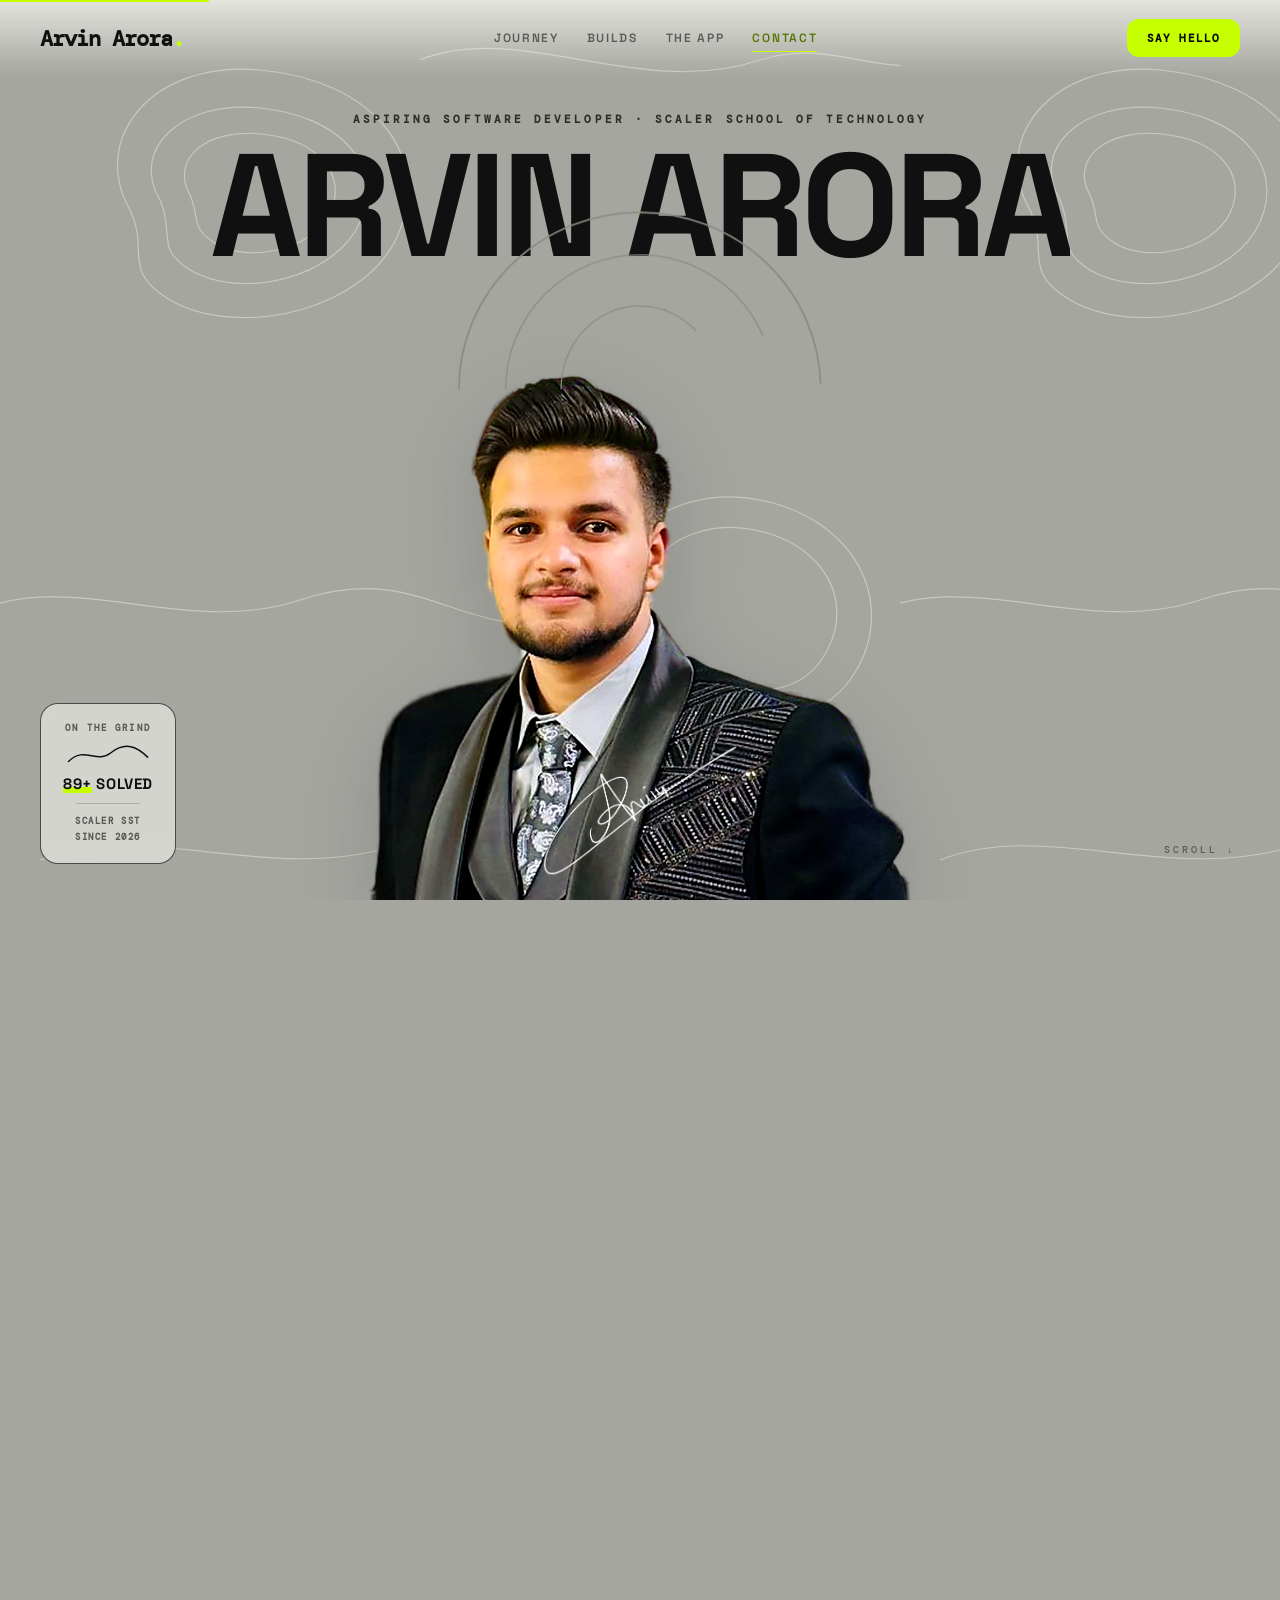
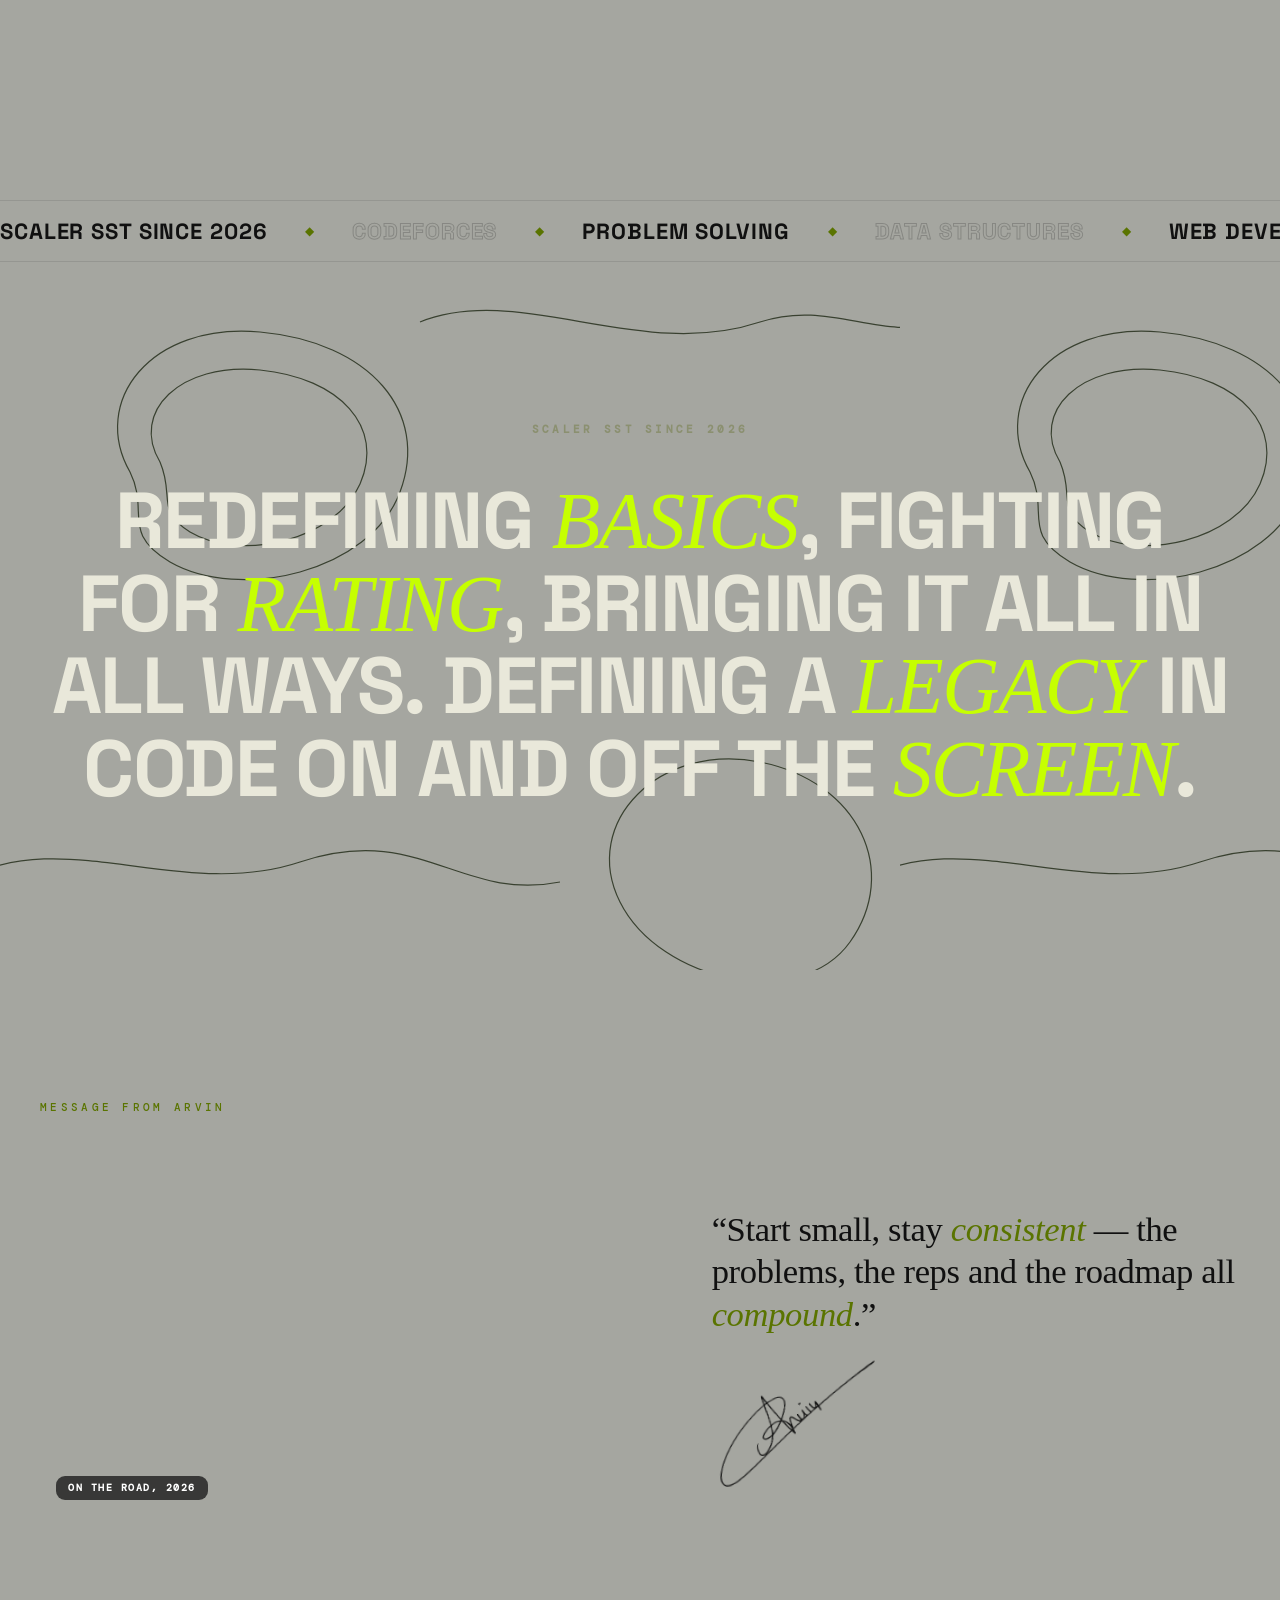
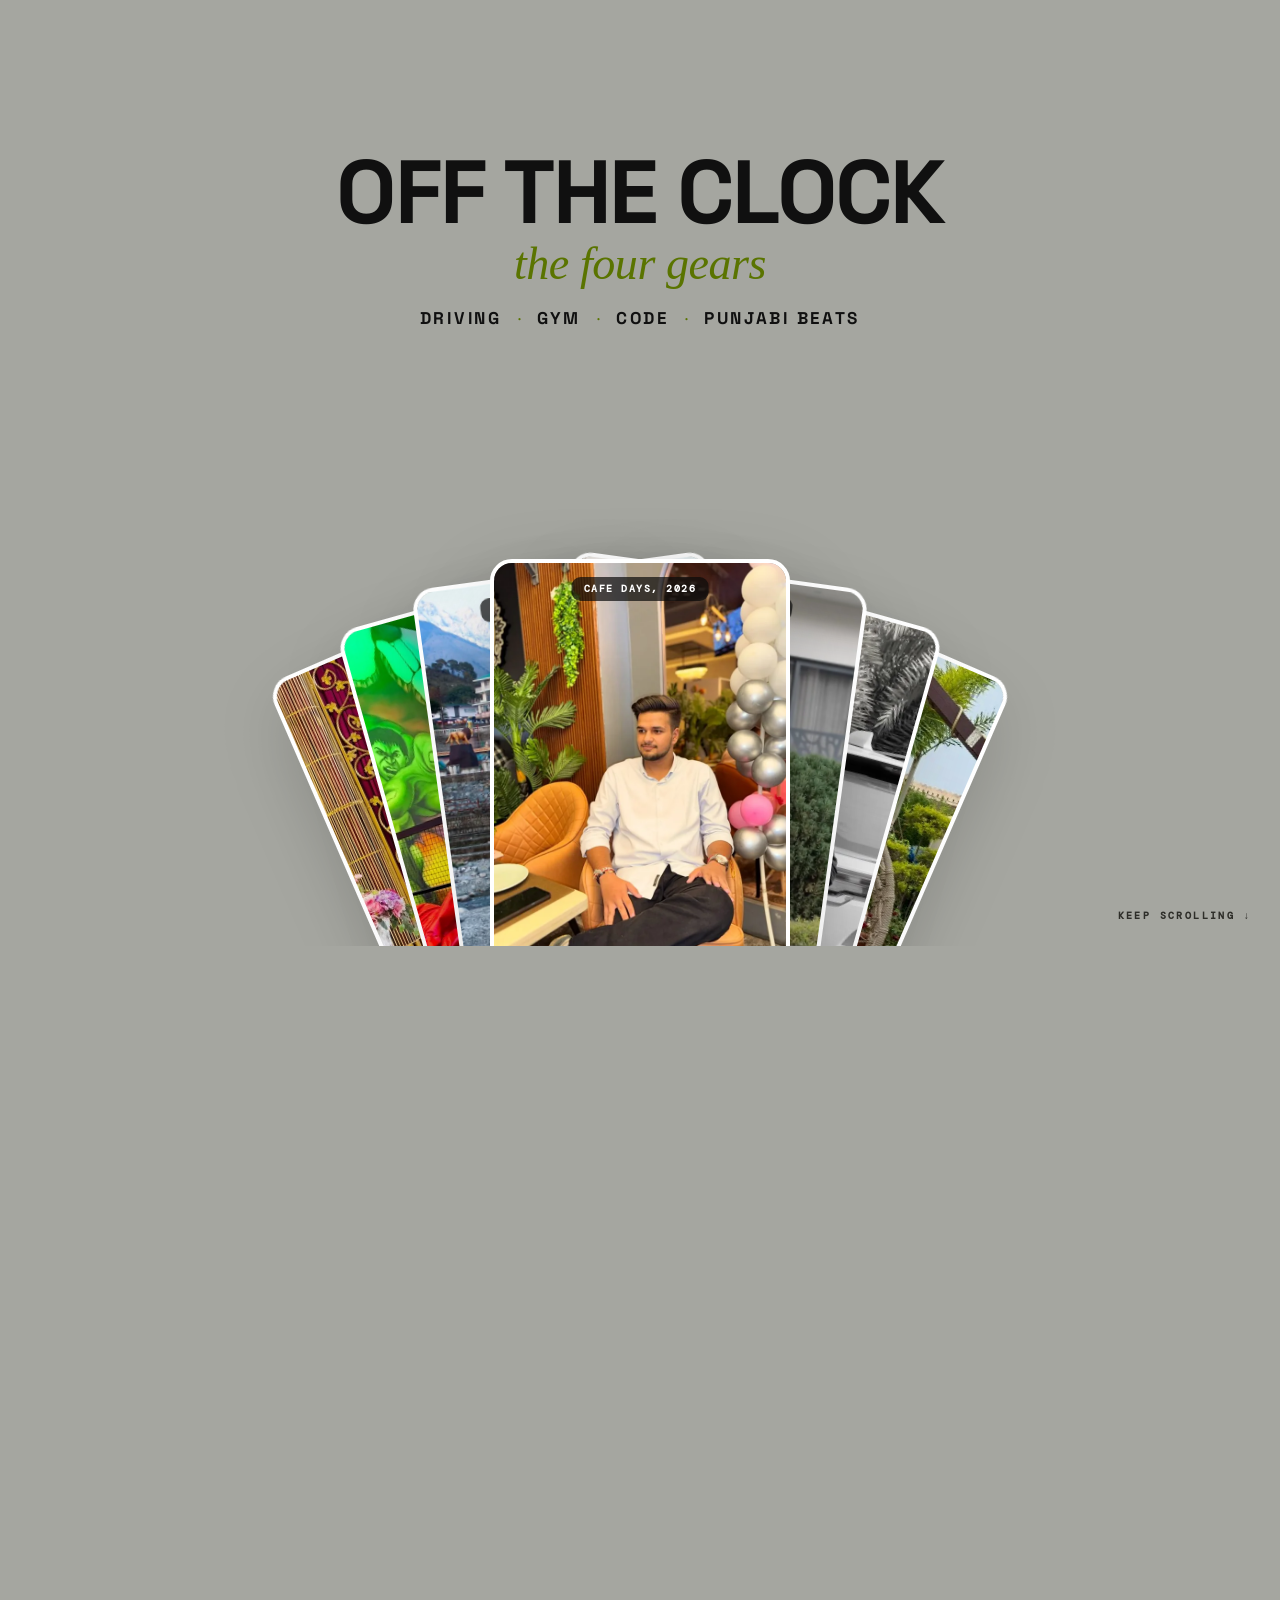
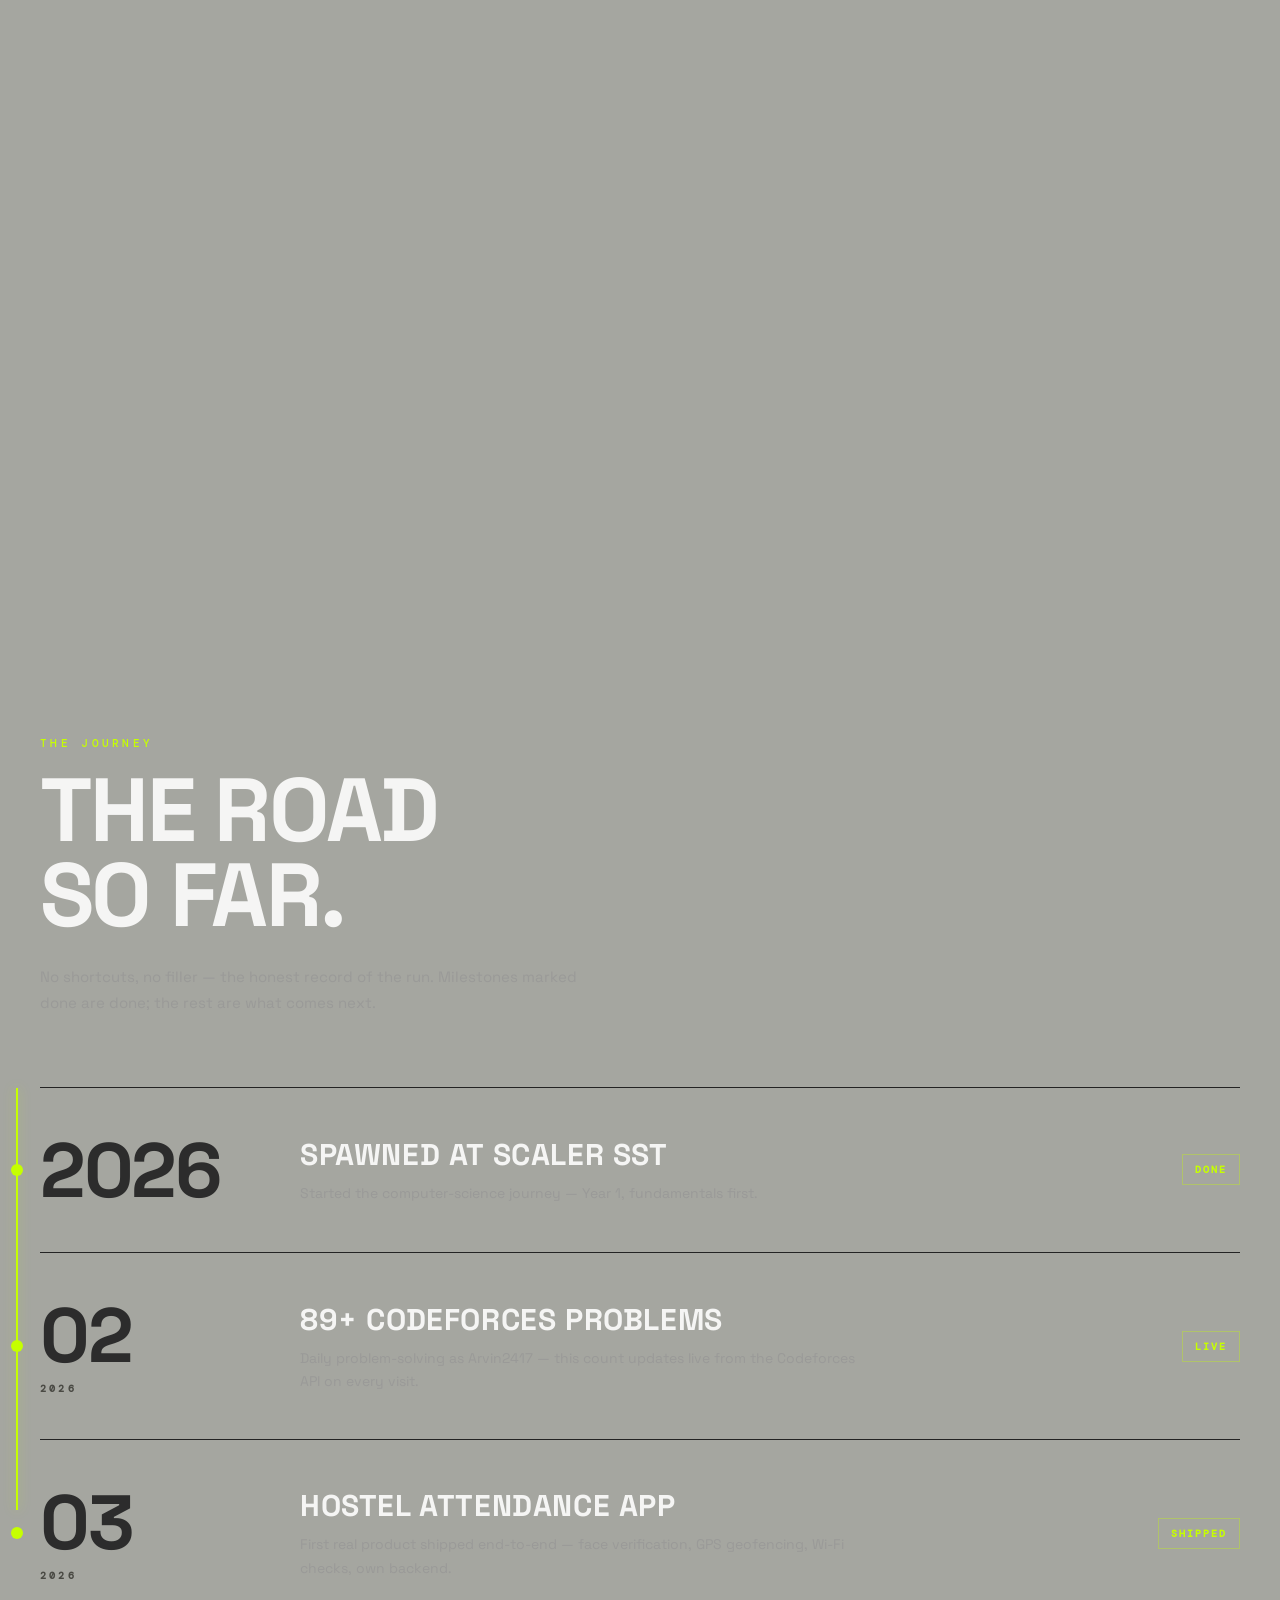
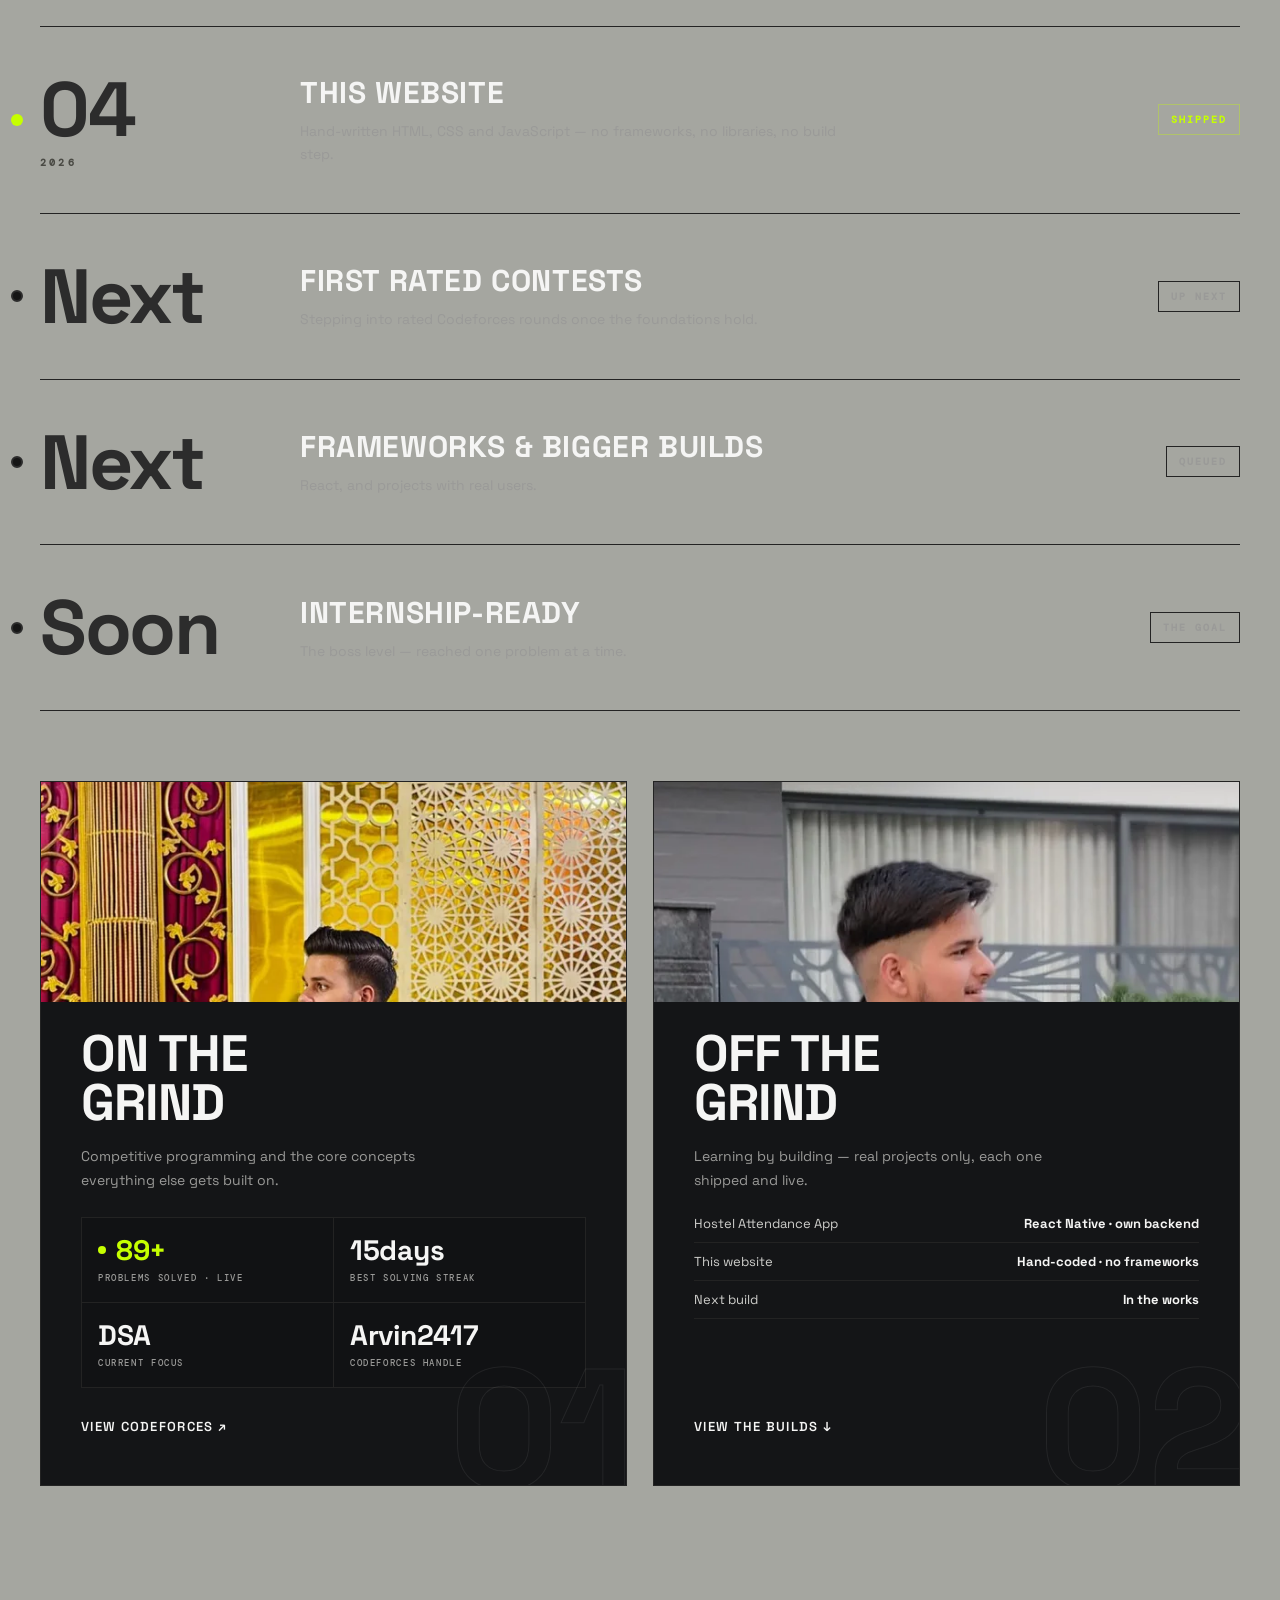
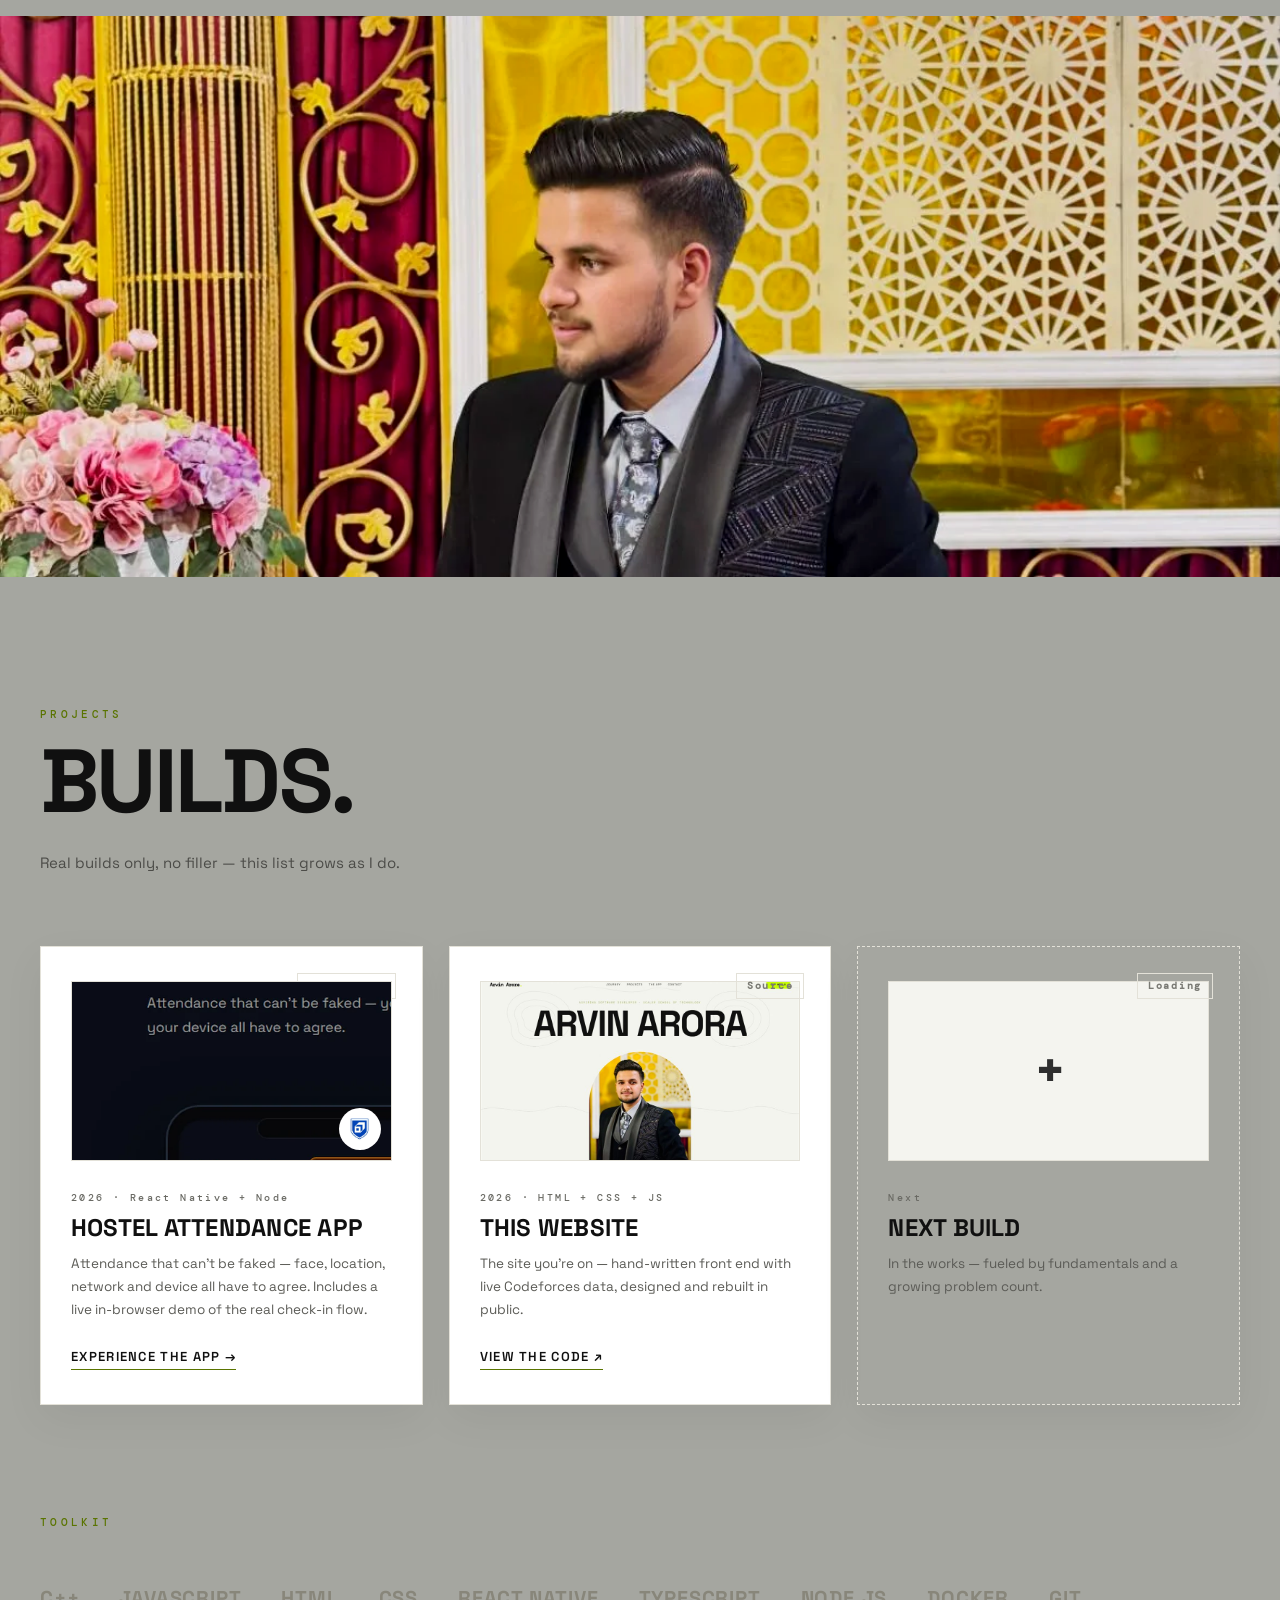
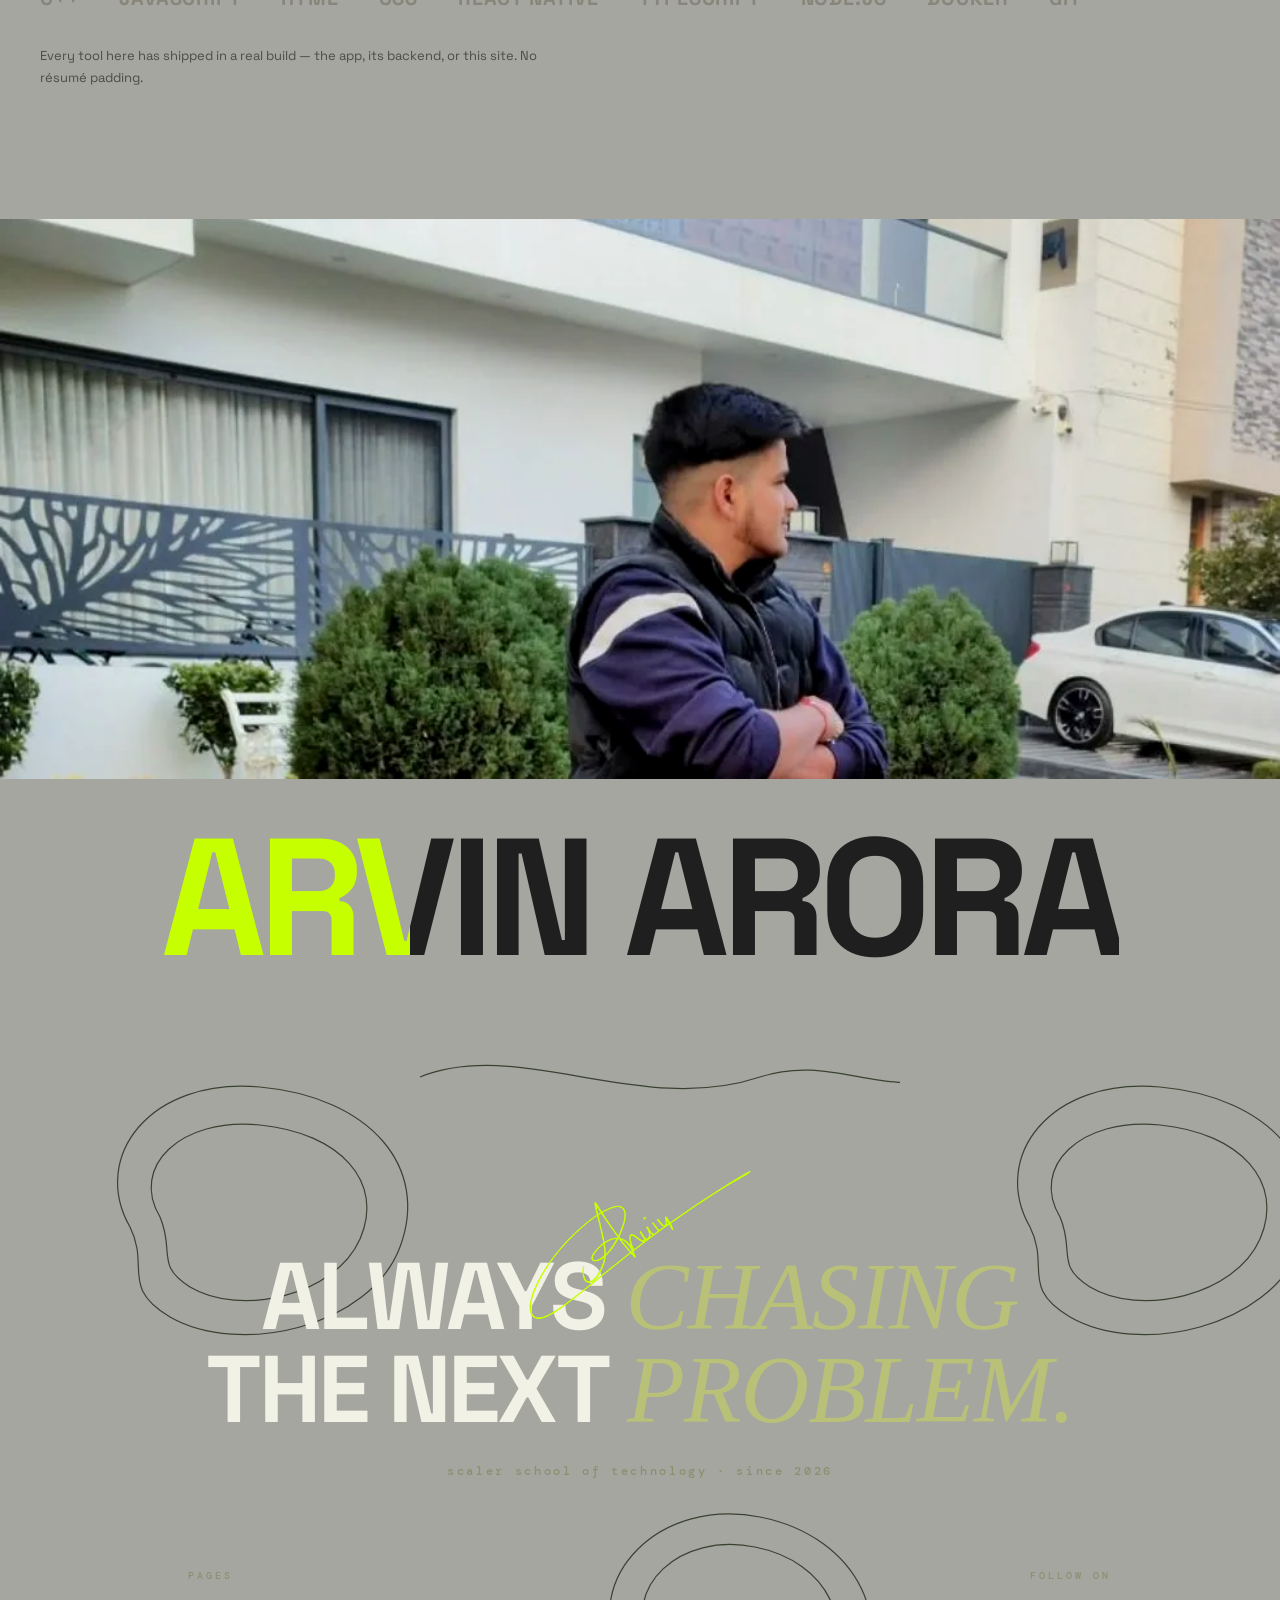
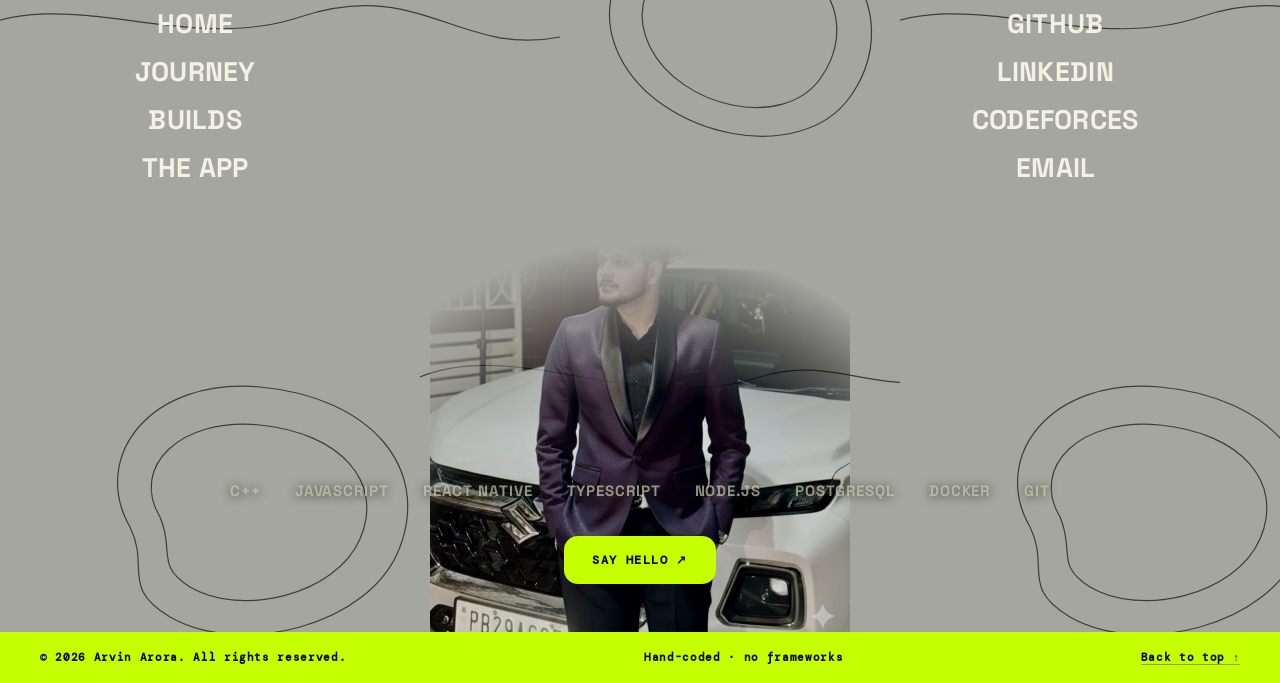
==== commit 9d809a8a: "QA fixes: fan caption chips to card tops, mobile scroll-cue chip, mobile timeline rail inboard" ====
--- a/index.html
+++ b/index.html
@@ -40,7 +40,7 @@
   <link href="https://fonts.googleapis.com/css2?family=DM+Mono:wght@400;500&family=Space+Grotesk:wght@400;500;600;700&display=swap" rel="stylesheet" media="print" onload="this.media='all'">
   <noscript><link href="https://fonts.googleapis.com/css2?family=DM+Mono:wght@400;500&family=Space+Grotesk:wght@400;500;600;700&display=swap" rel="stylesheet"></noscript>
   <link rel="preload" as="image" href="assets/hero-cut.webp">
-  <link rel="stylesheet" href="style.css?v=70">
+  <link rel="stylesheet" href="style.css?v=71">
 </head>
 <body>
   <a class="skip-link" href="#home">Skip to content</a>
@@ -196,6 +196,6 @@
     <span>Hand-coded · no frameworks</span>
     <a href="#home">Back to top ↑</a>
   </footer>
-  <script src="script.js?v=70"></script>
+  <script src="script.js?v=71"></script>
 </body>
 </html>
--- a/style.css
+++ b/style.css
@@ -177,7 +177,7 @@
 .fan-card{position:absolute;left:50%;bottom:-6%;margin:0;width:min(300px,56vw);aspect-ratio:2/3;margin-left:calc(min(300px,56vw)/-2);overflow:hidden;border-radius:22px;box-shadow:0 30px 70px #0a0a0a2e;border:4px solid #fff;transform-origin:50% 132%;will-change:transform}
 .fan-card img{width:100%;height:100%;object-fit:cover;object-position:50% 22%;transition:transform .5s ease}
 .fan-card:hover img{transform:scale(1.07)}
-.fan-card figcaption{position:absolute;left:50%;bottom:14px;transform:translateX(-50%);font:600 9.5px 'DM Mono',monospace;letter-spacing:.16em;text-transform:uppercase;color:#fff;background:#0a0a0ab3;padding:6px 12px;border-radius:9px;white-space:nowrap}
+.fan-card figcaption{position:absolute;left:50%;top:14px;transform:translateX(-50%);font:600 9.5px 'DM Mono',monospace;letter-spacing:.16em;text-transform:uppercase;color:#fff;background:#0a0a0ab3;padding:6px 12px;border-radius:9px;white-space:nowrap}
 .fan-card.mid{box-shadow:0 40px 90px #0a0a0a3d}
 /* default fan (no JS needed) — scroll finishes the deal */
 .fan-card:nth-child(1){transform:translateY(8.1%) rotate(-12.8deg);z-index:4}
@@ -459,6 +459,9 @@
   .mf-grid{grid-template-columns:1fr;gap:36px}
   .rm-row{grid-template-columns:96px 1fr;gap:18px}
   .rm-tag{grid-column:2;justify-self:start;padding:5px 9px;font-size:9px}
+  .roadmap-rows{padding-left:26px}
+  .rm-progress{left:0}
+  .rm-row::before{left:-5px}
   .showcase-grid{grid-template-columns:1fr;gap:46px}
 }
 @media(max-width:640px){
@@ -471,6 +474,7 @@
   .hero{--pw:min(370px,92vw,52vh)}
   .hero-sticky{padding:96px 20px 0}
   .stat b{font-size:19px}
+  .oc-cue{right:14px;bottom:14px;background:#f4f4efd9;padding:7px 10px;border-radius:8px}
   .hero h1{margin:0 -20px}
   .next-card{left:14px;bottom:20px;padding:12px 14px;transform:scale(.85);transform-origin:left bottom}
   .next-card:hover{transform:scale(.85)}
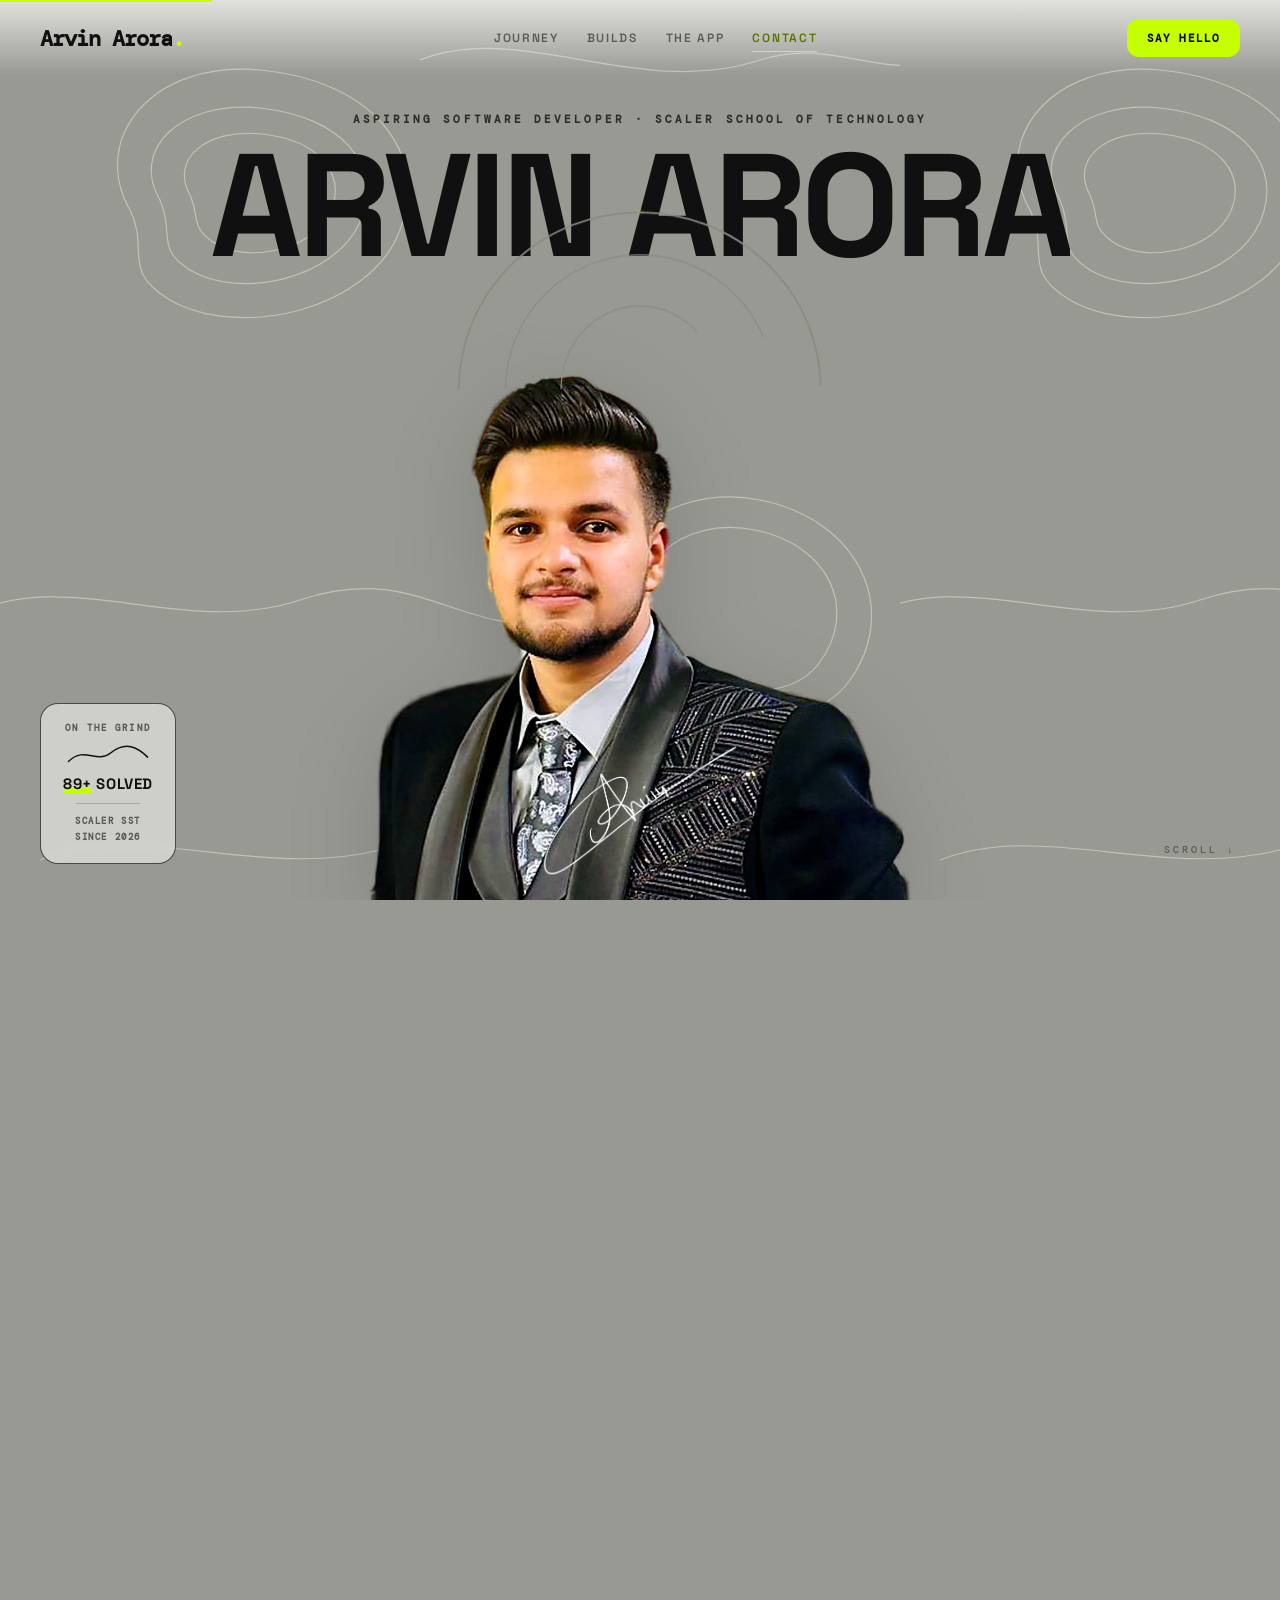
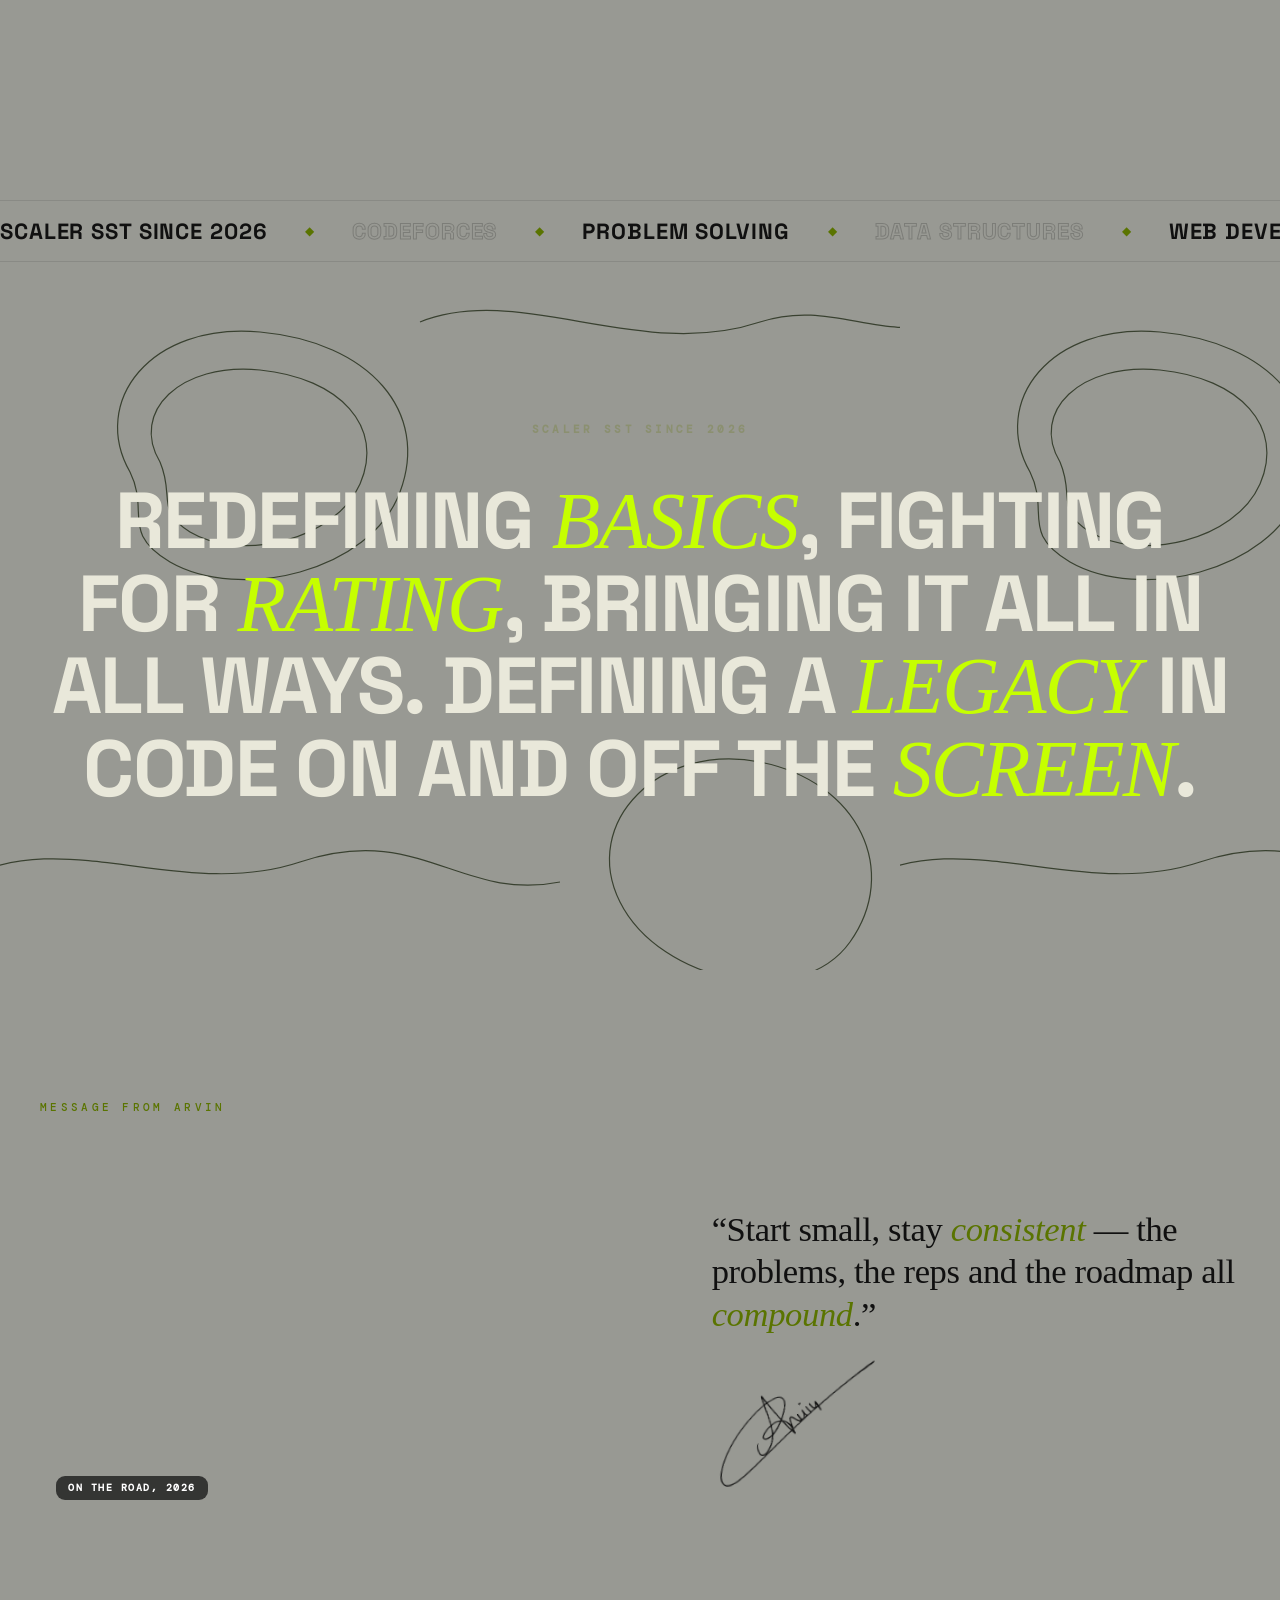
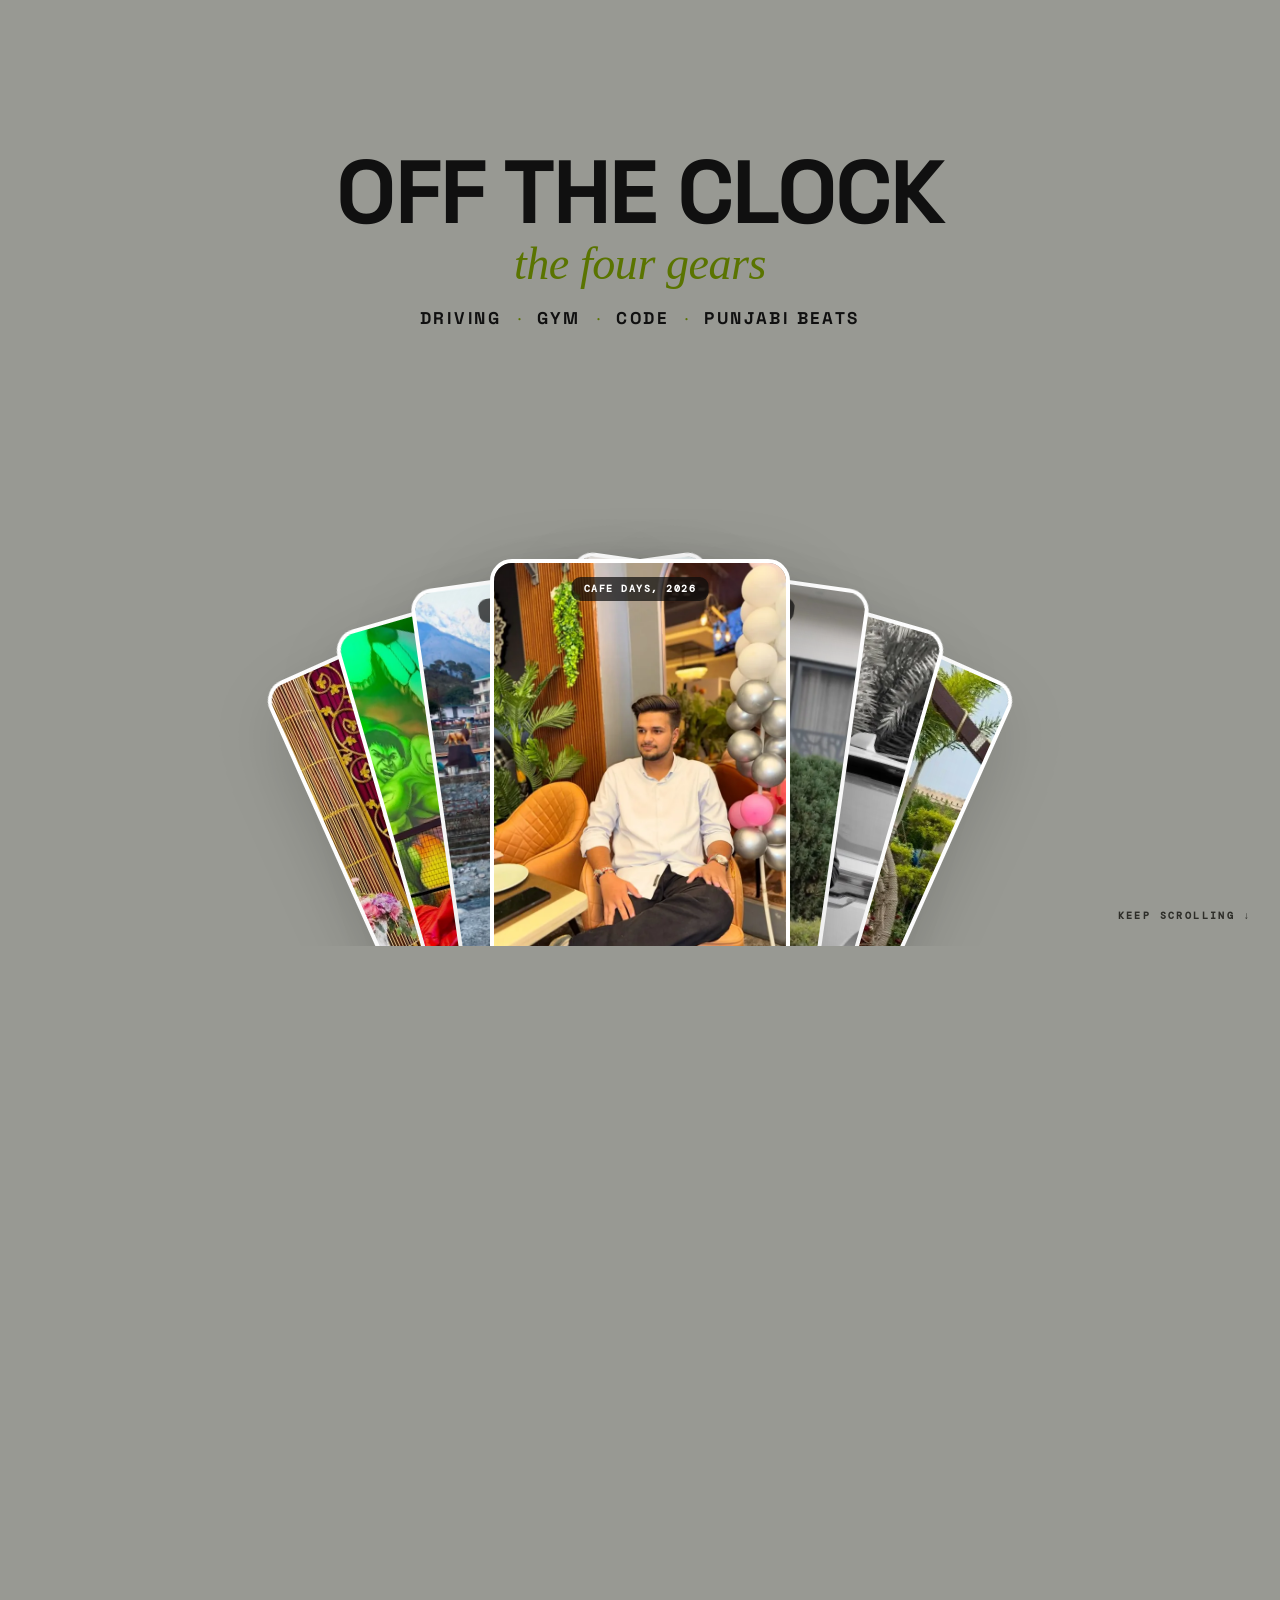
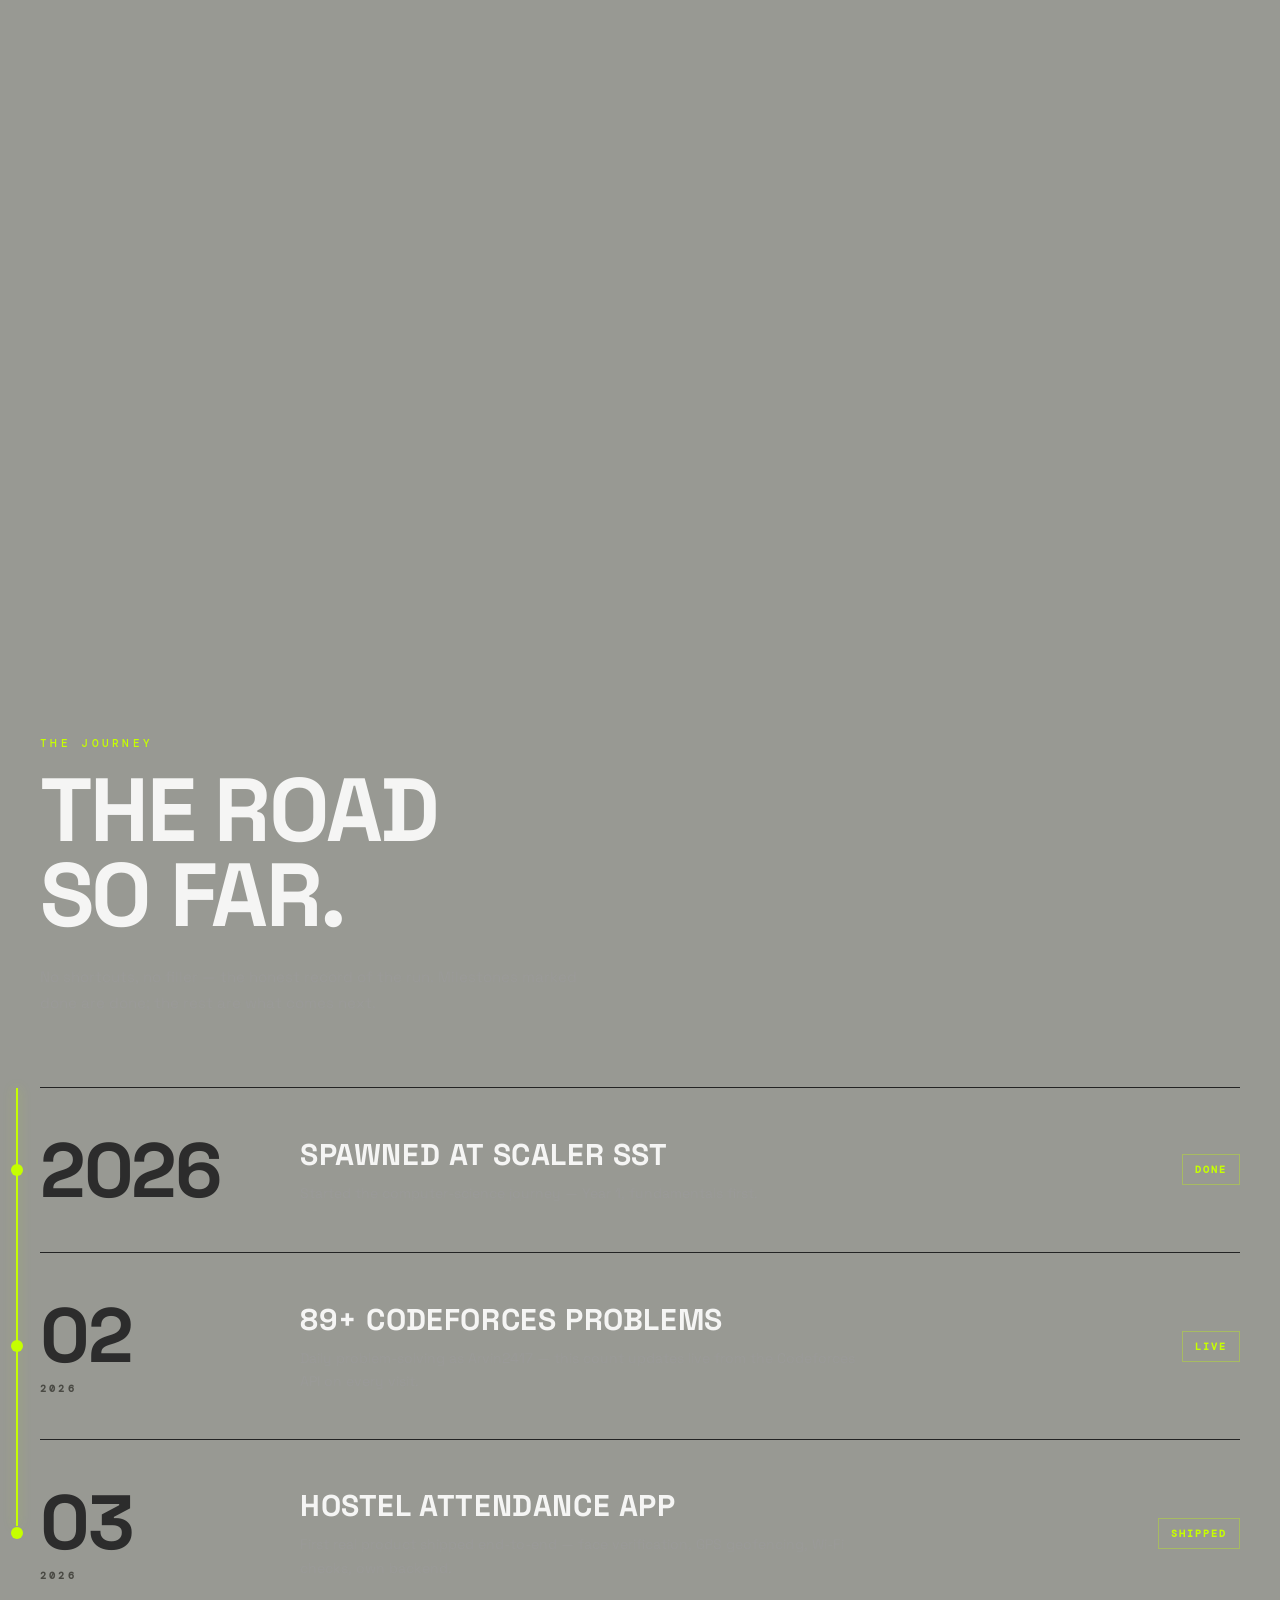
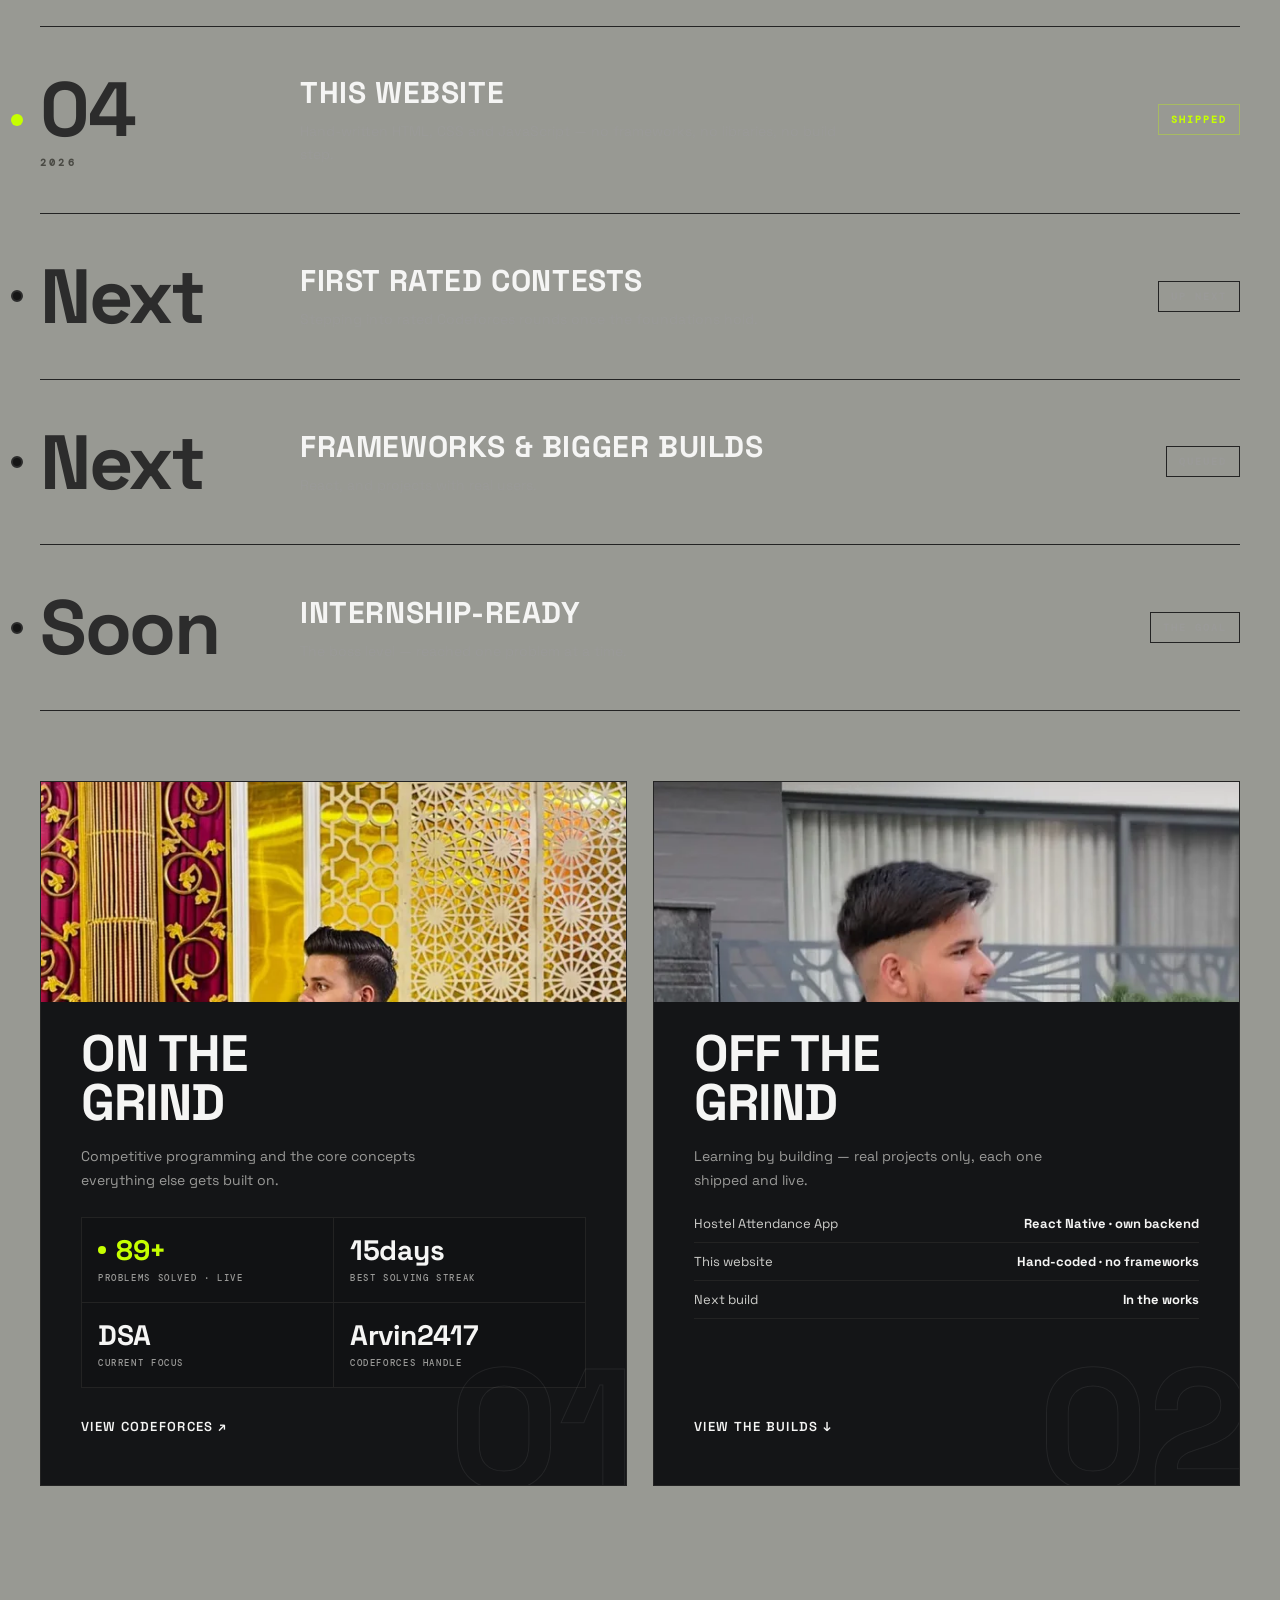
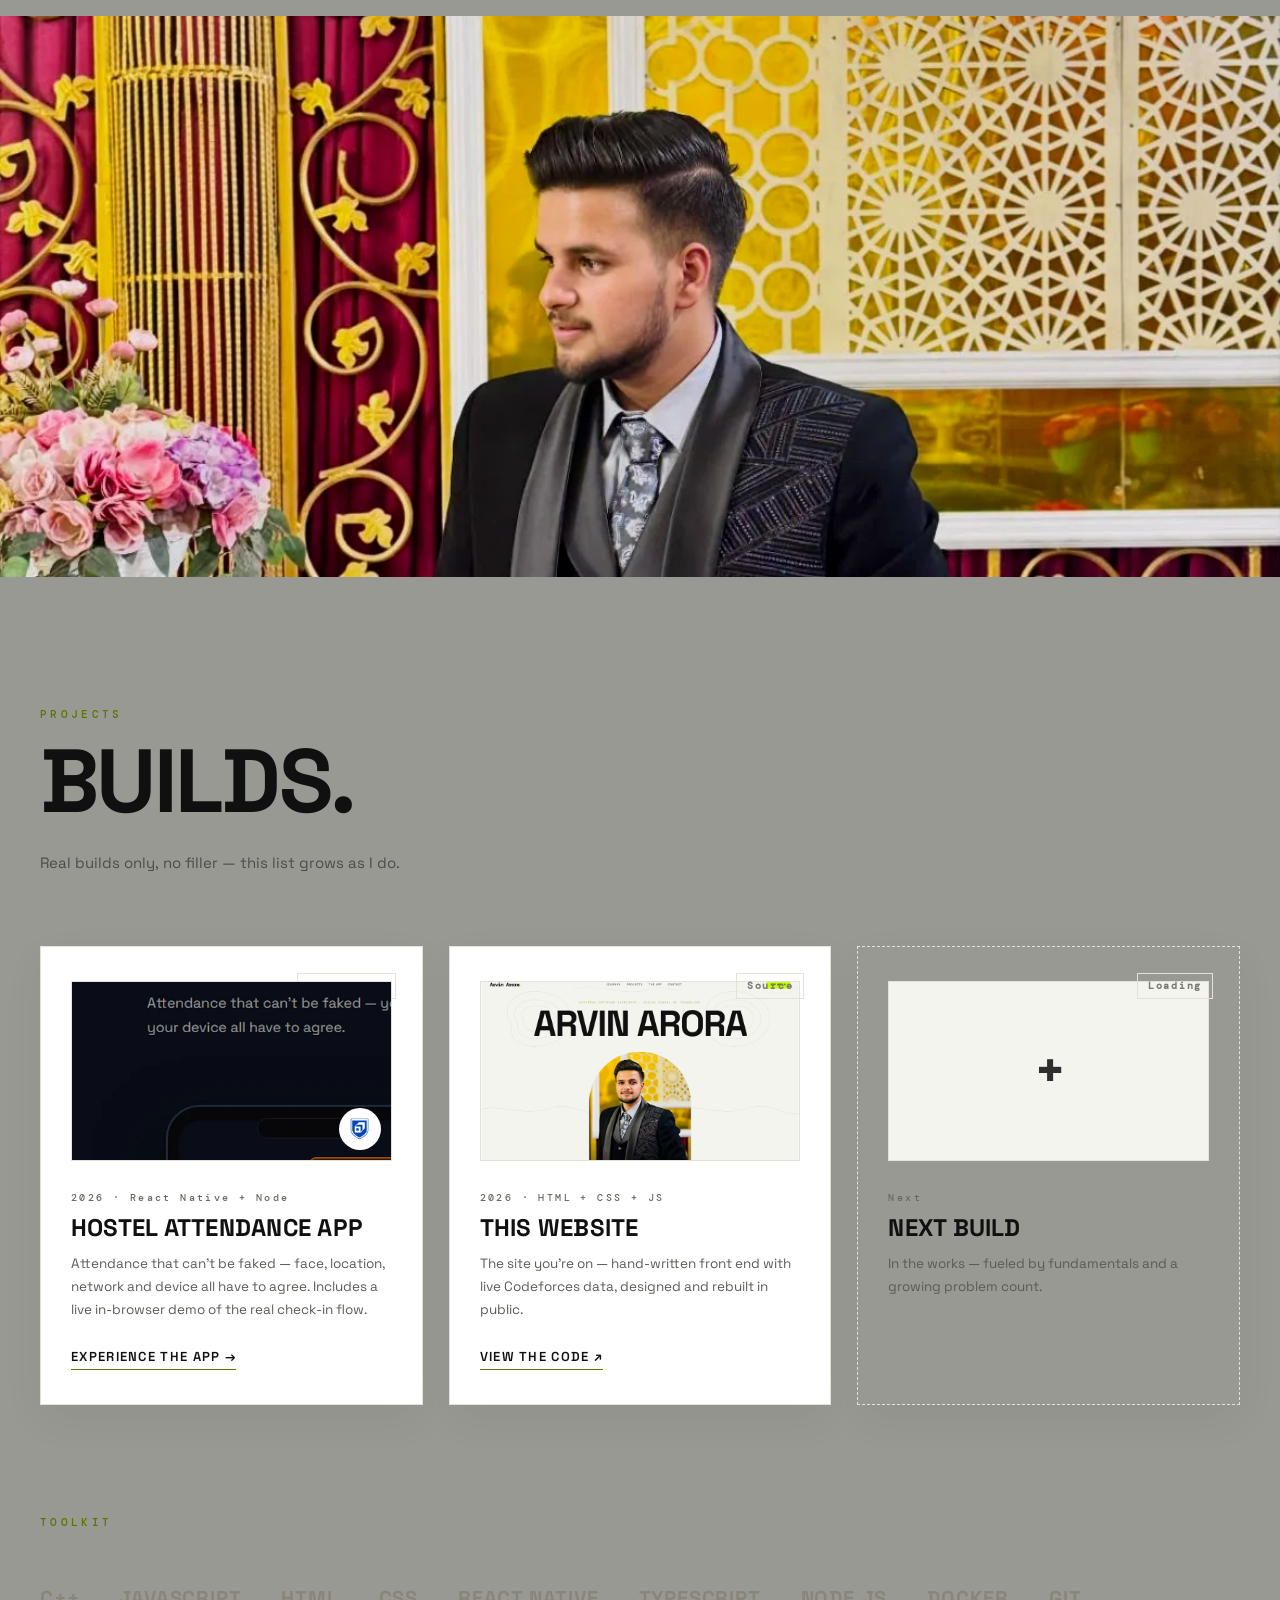
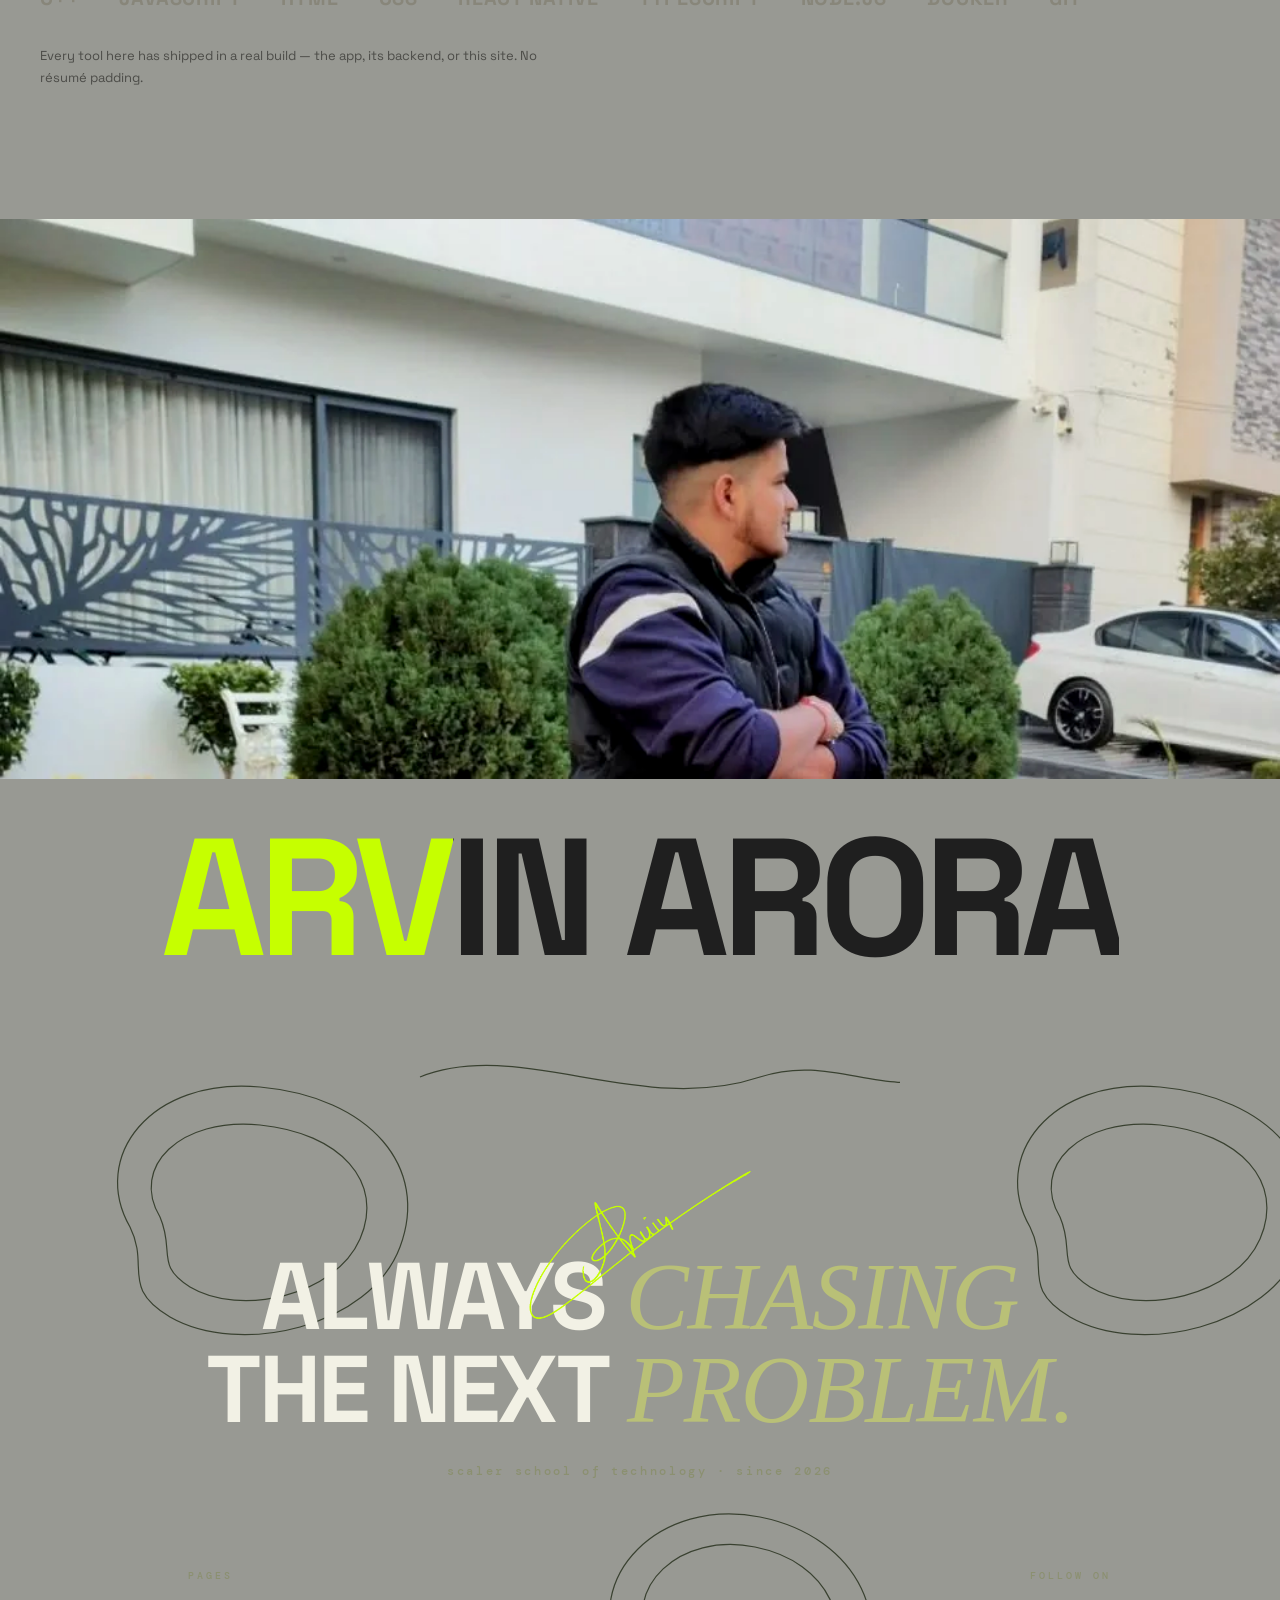
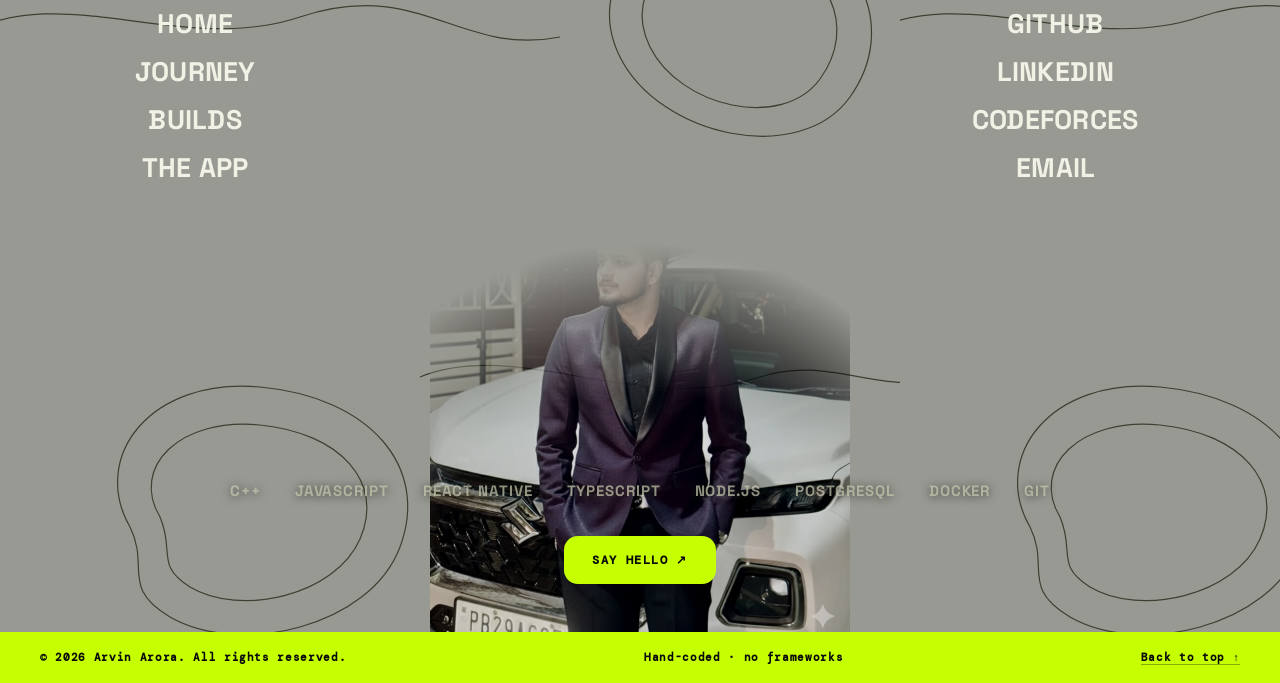
==== commit 51fd9fa5: "Indent mobile timeline year labels clear of the rail nodes" ====
--- a/index.html
+++ b/index.html
@@ -40,7 +40,7 @@
   <link href="https://fonts.googleapis.com/css2?family=DM+Mono:wght@400;500&family=Space+Grotesk:wght@400;500;600;700&display=swap" rel="stylesheet" media="print" onload="this.media='all'">
   <noscript><link href="https://fonts.googleapis.com/css2?family=DM+Mono:wght@400;500&family=Space+Grotesk:wght@400;500;600;700&display=swap" rel="stylesheet"></noscript>
   <link rel="preload" as="image" href="assets/hero-cut.webp">
-  <link rel="stylesheet" href="style.css?v=71">
+  <link rel="stylesheet" href="style.css?v=72">
 </head>
 <body>
   <a class="skip-link" href="#home">Skip to content</a>
@@ -196,6 +196,6 @@
     <span>Hand-coded · no frameworks</span>
     <a href="#home">Back to top ↑</a>
   </footer>
-  <script src="script.js?v=71"></script>
+  <script src="script.js?v=72"></script>
 </body>
 </html>
--- a/style.css
+++ b/style.css
@@ -462,6 +462,7 @@
   .roadmap-rows{padding-left:26px}
   .rm-progress{left:0}
   .rm-row::before{left:-5px}
+  .rm-year small{padding-left:14px}
   .showcase-grid{grid-template-columns:1fr;gap:46px}
 }
 @media(max-width:640px){
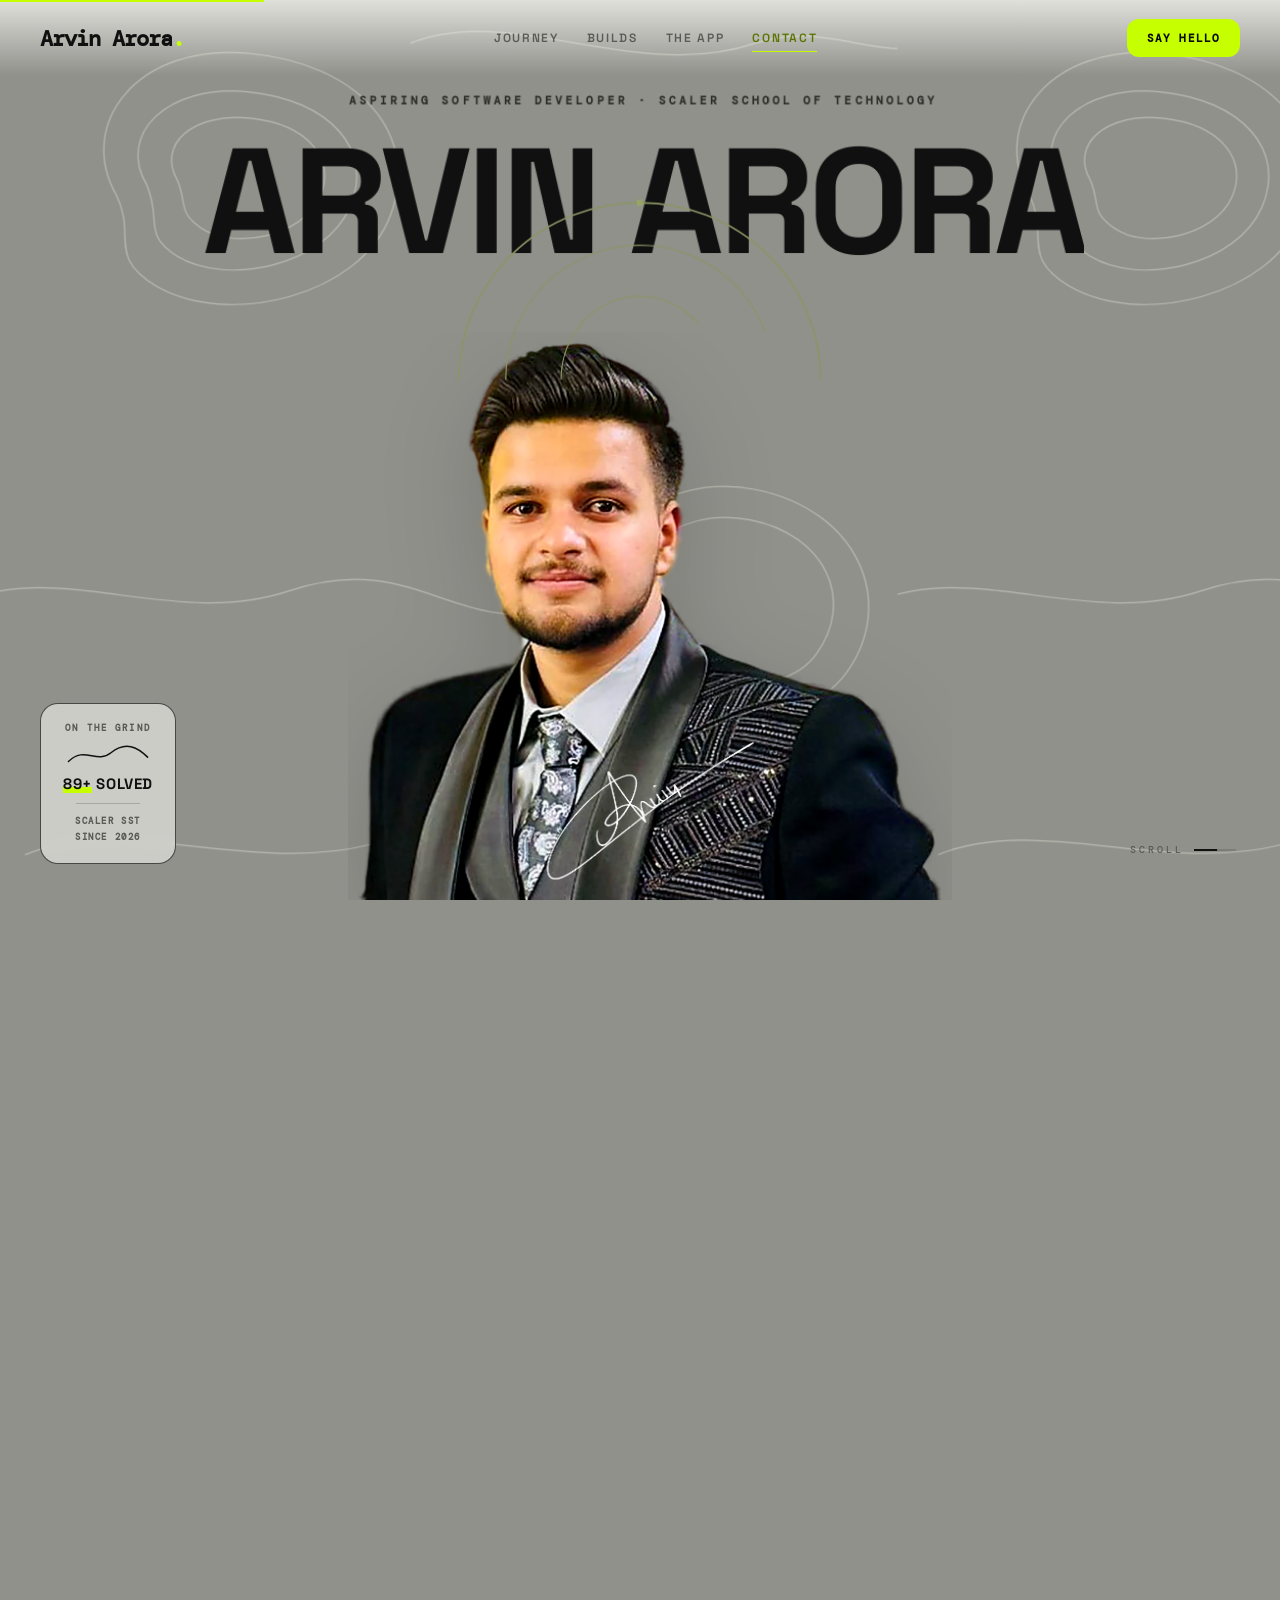
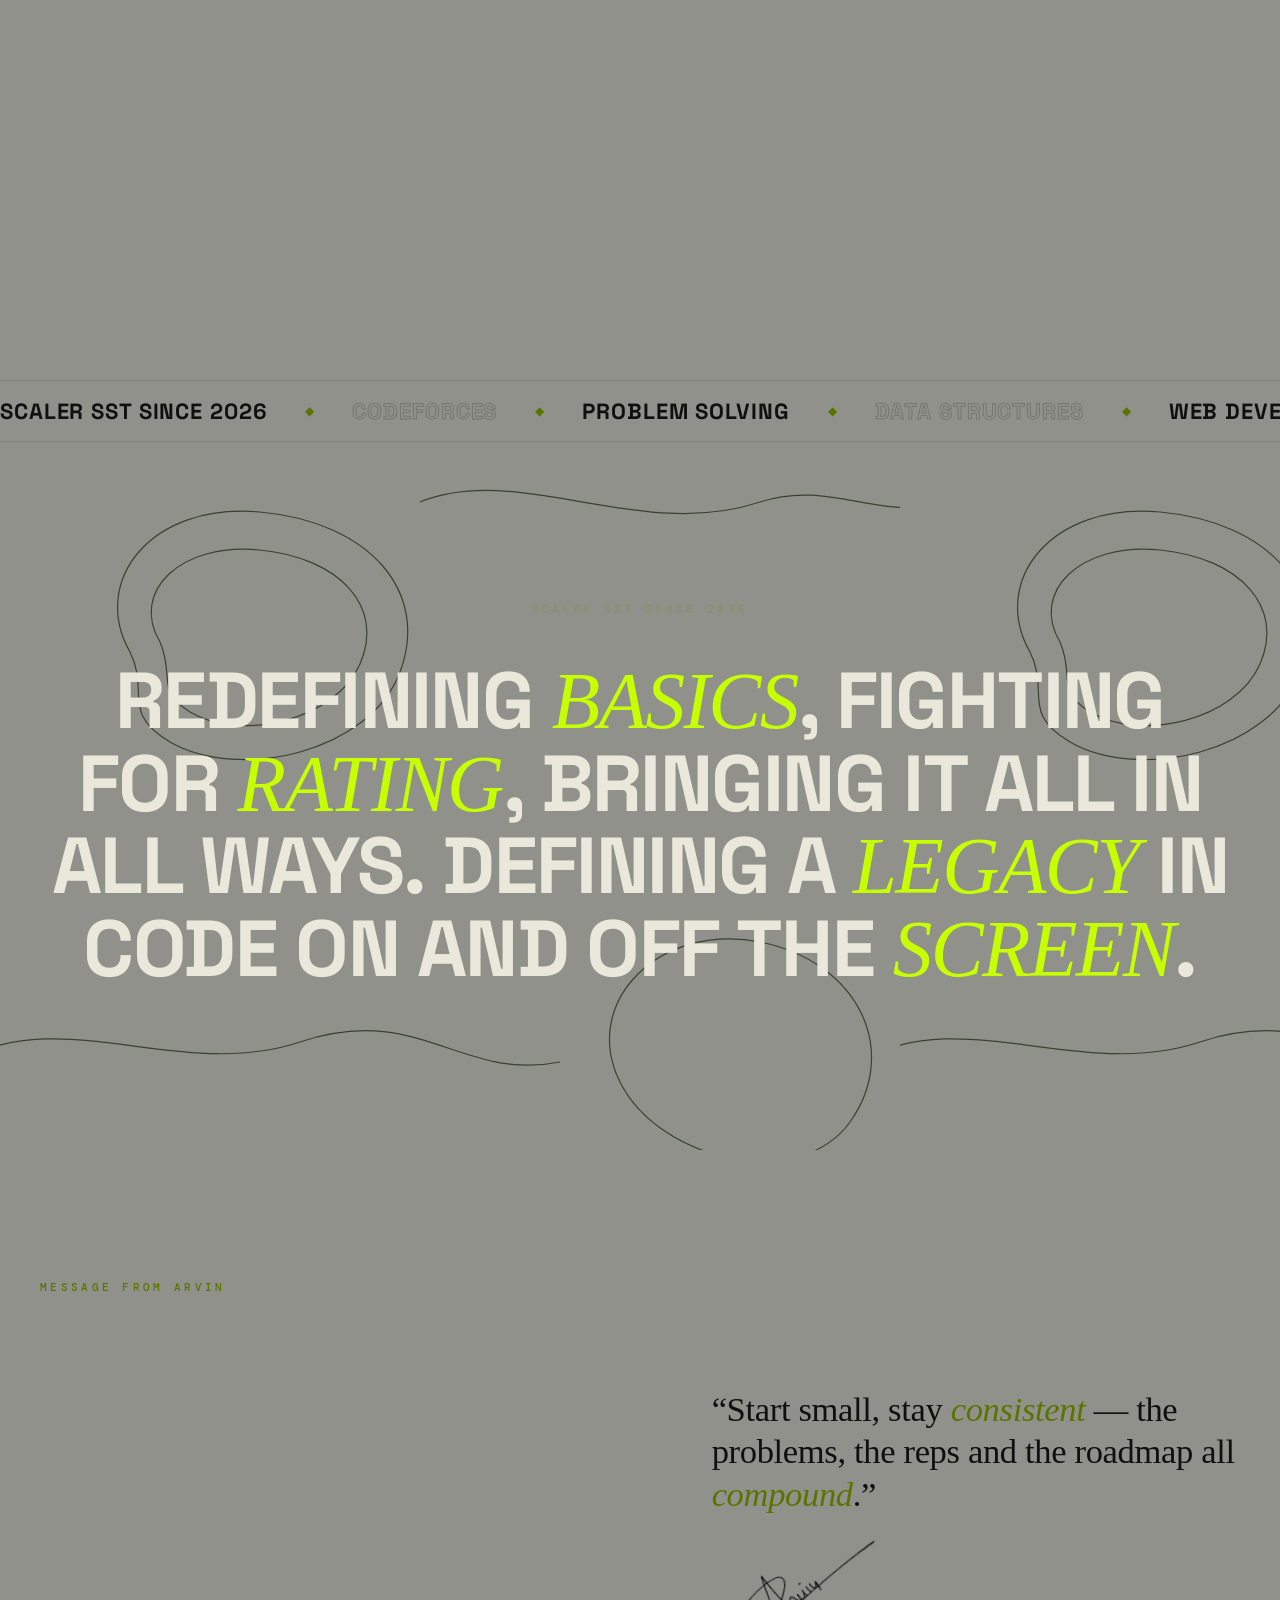
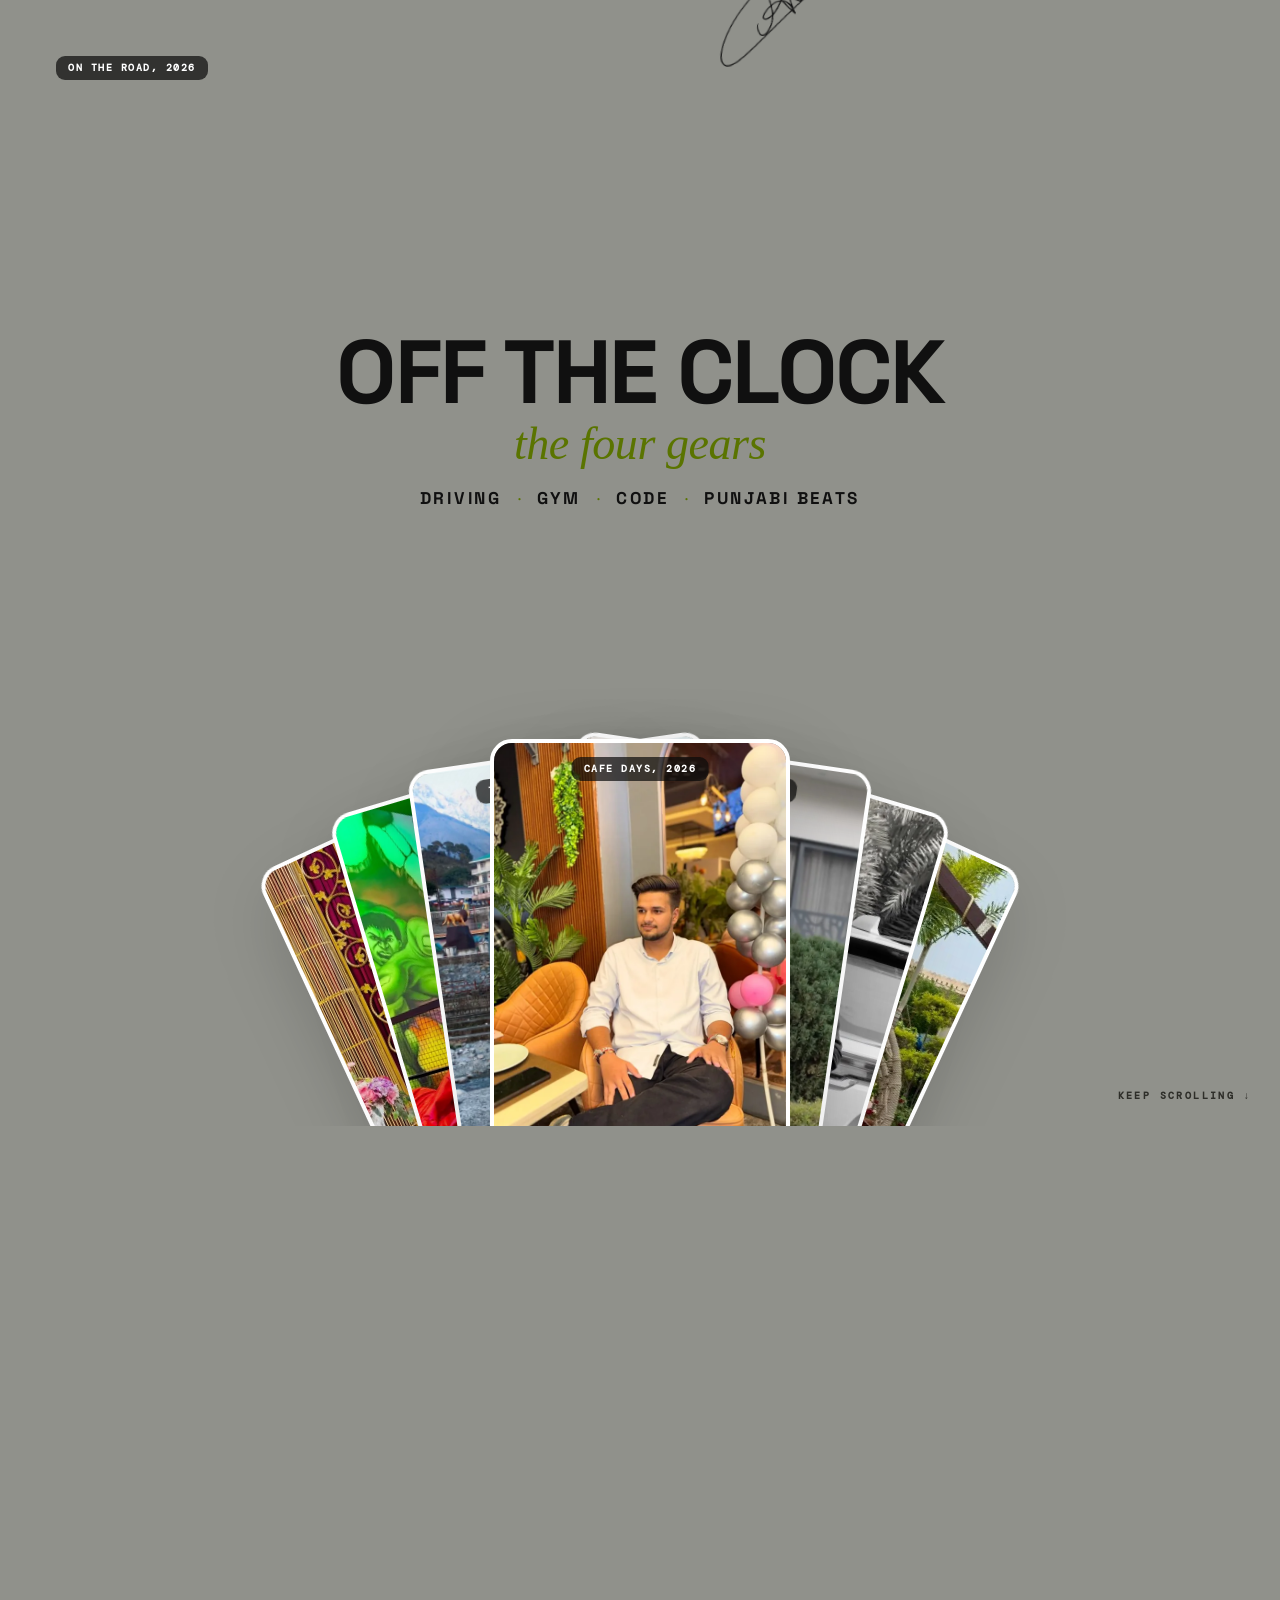
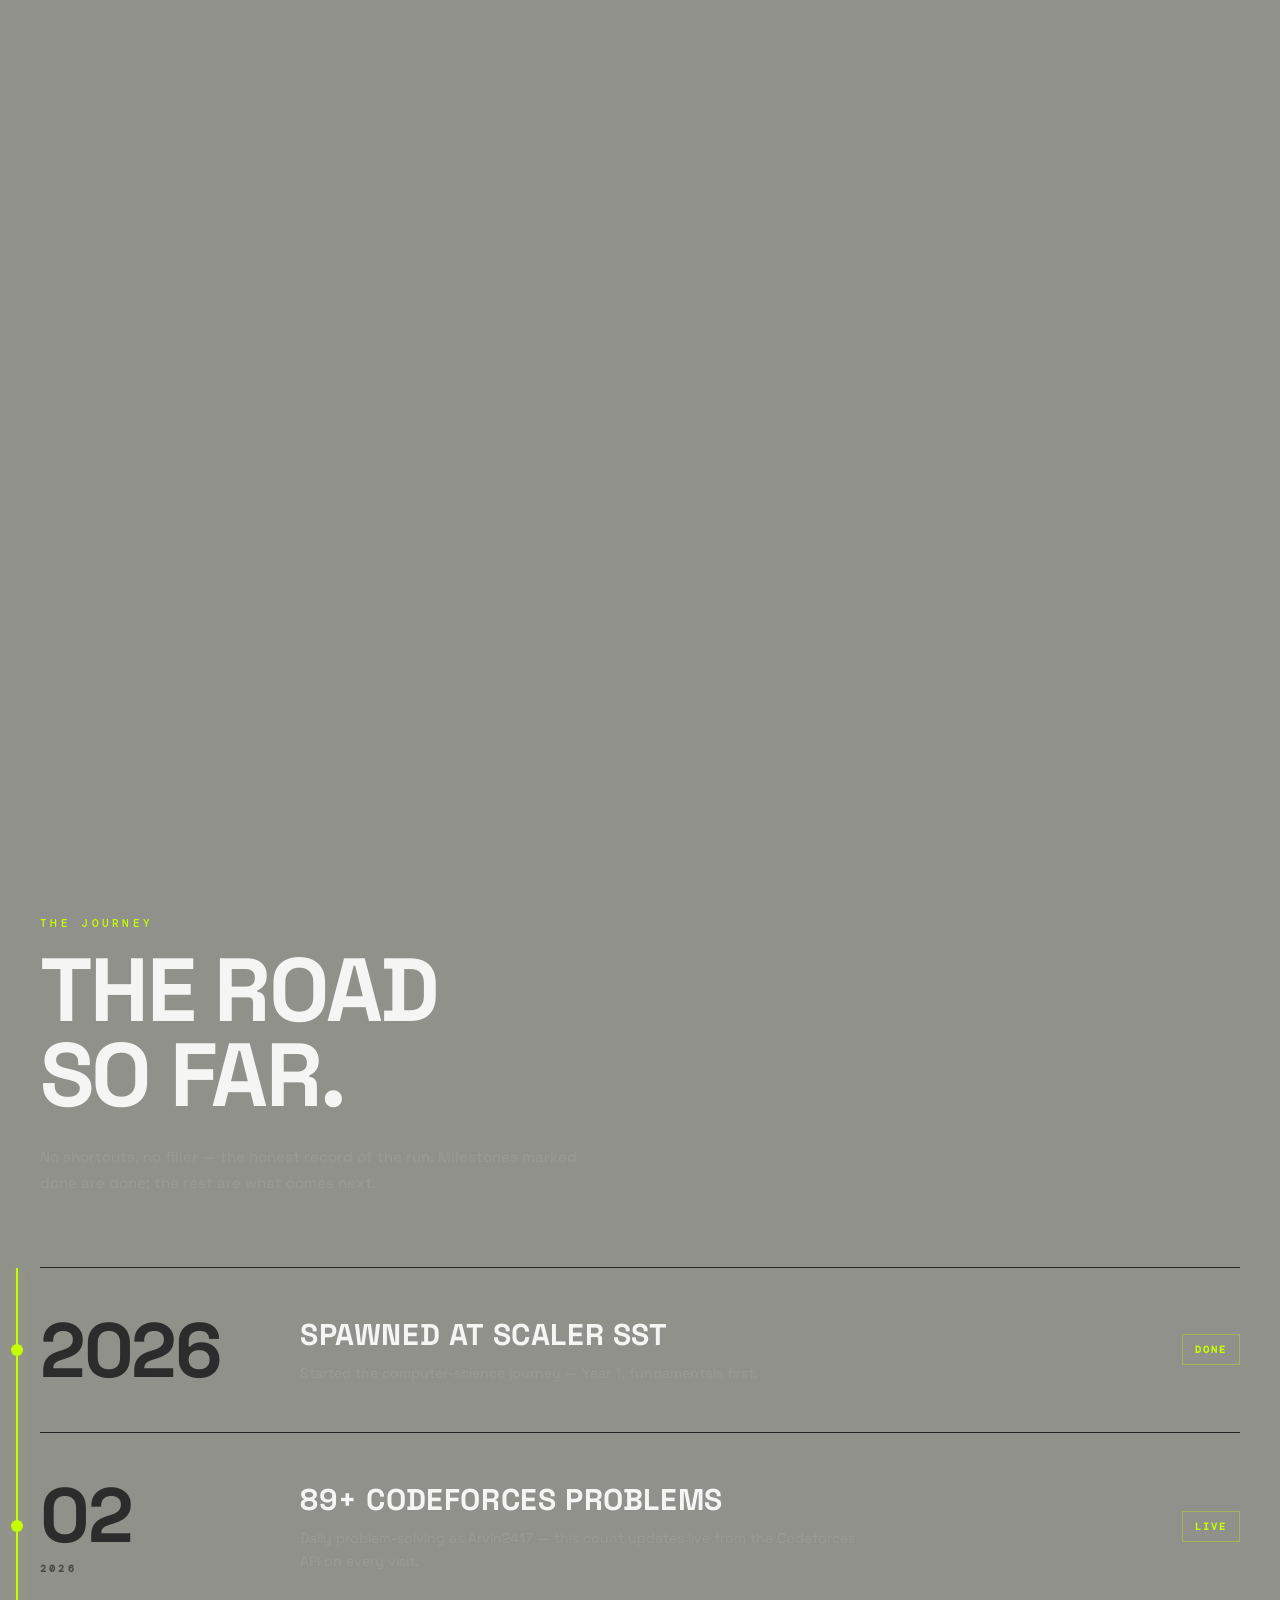
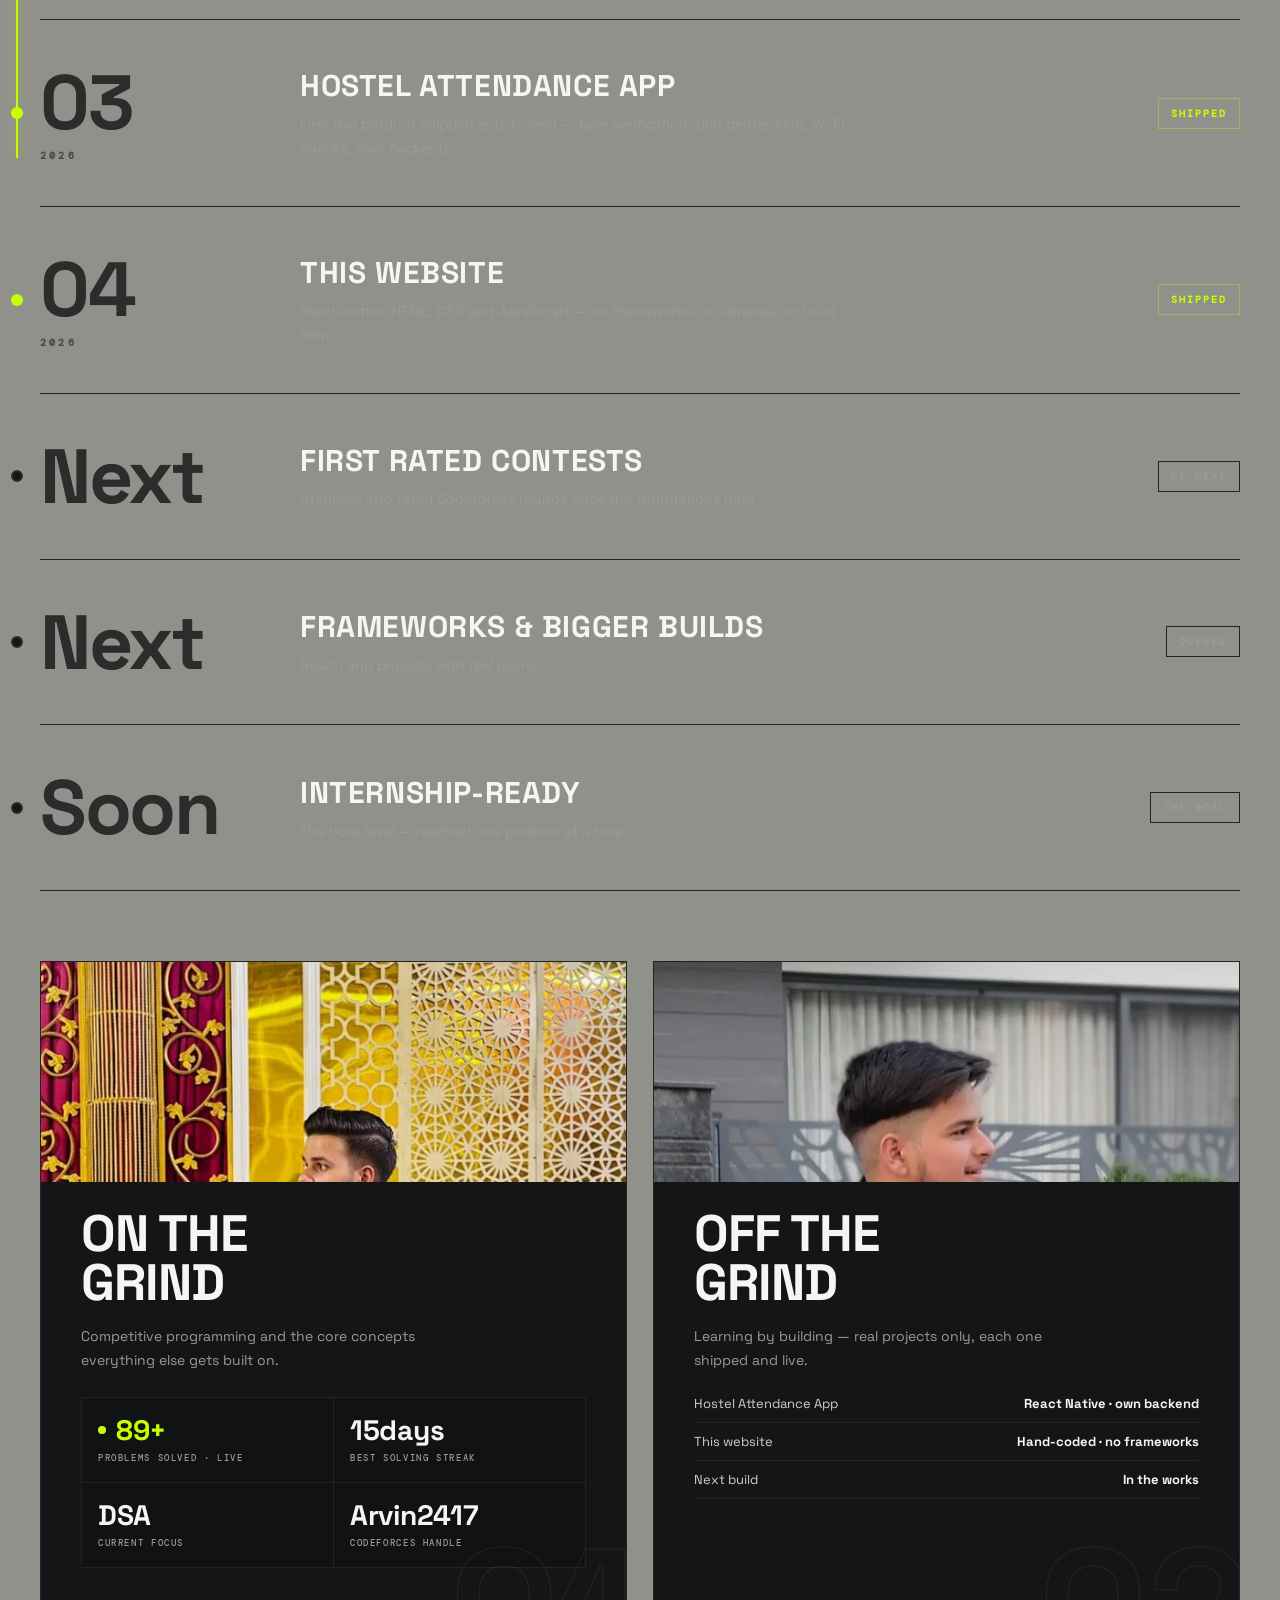
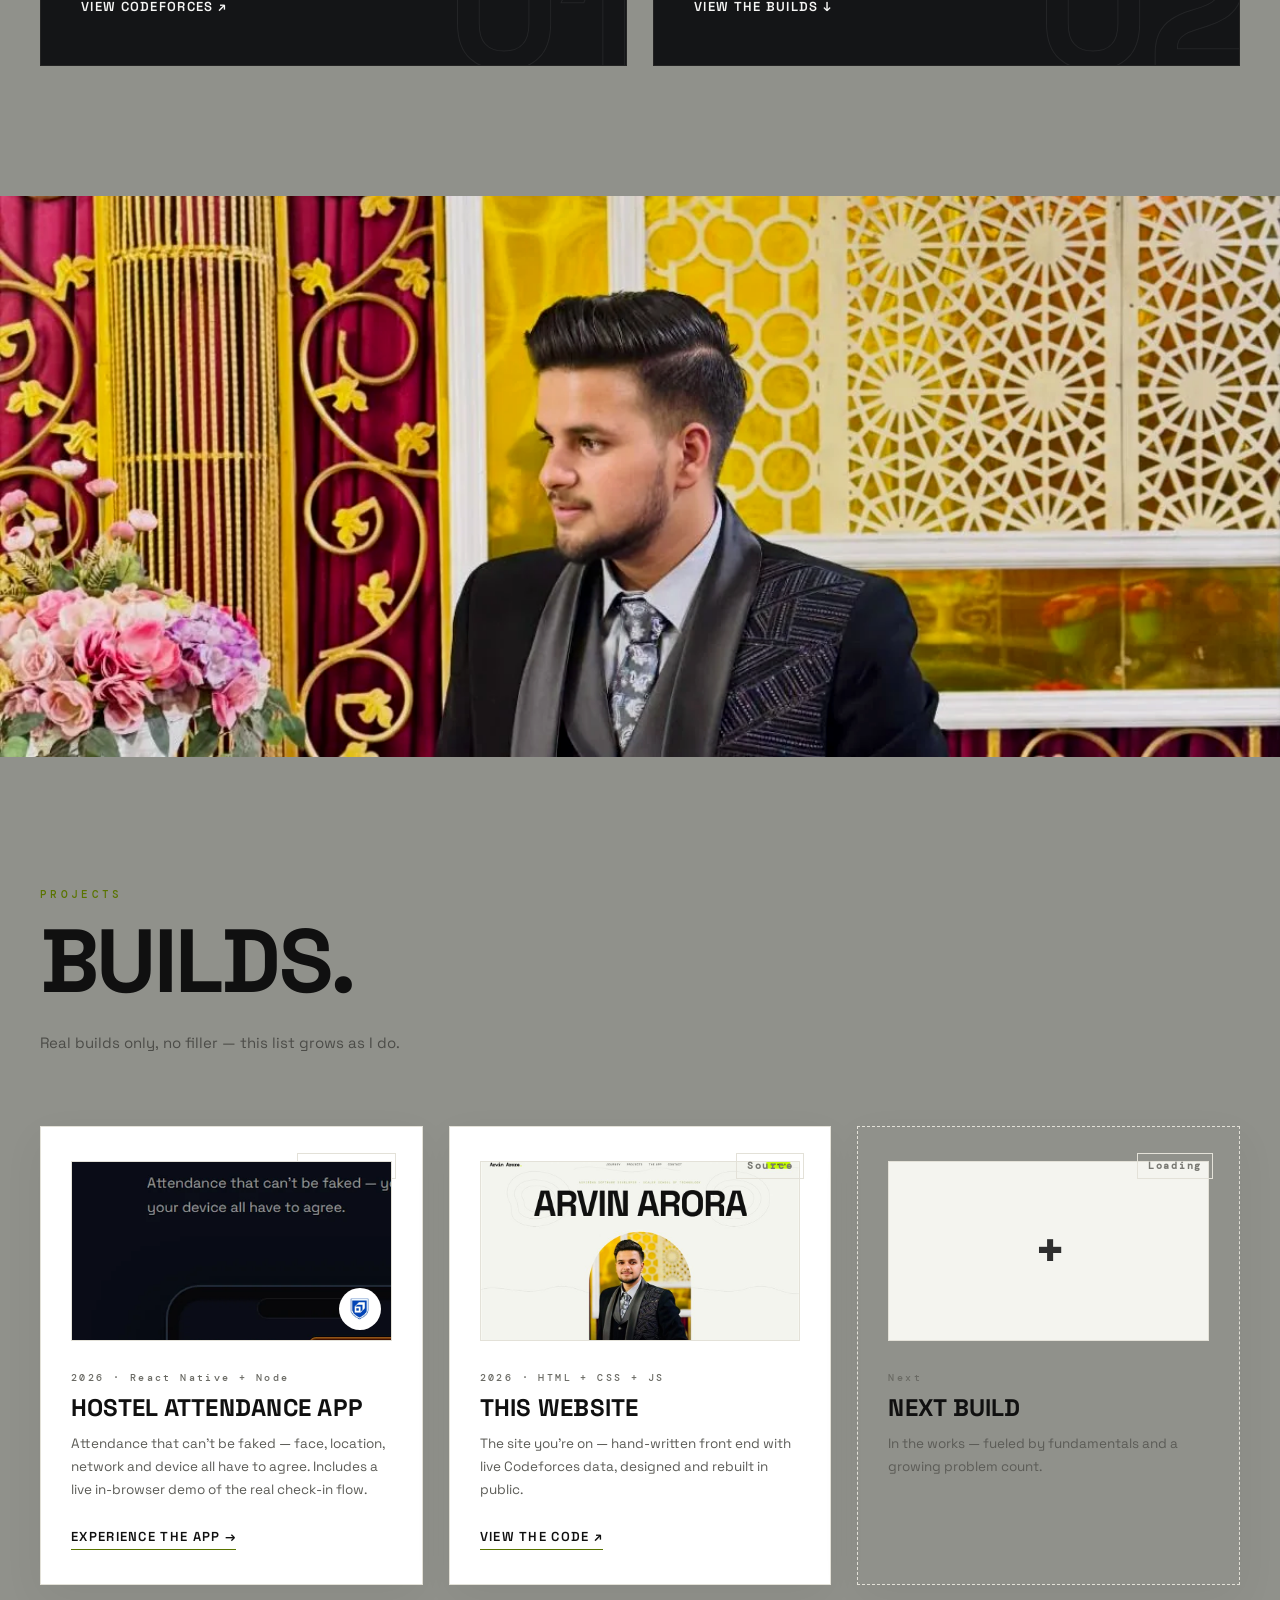
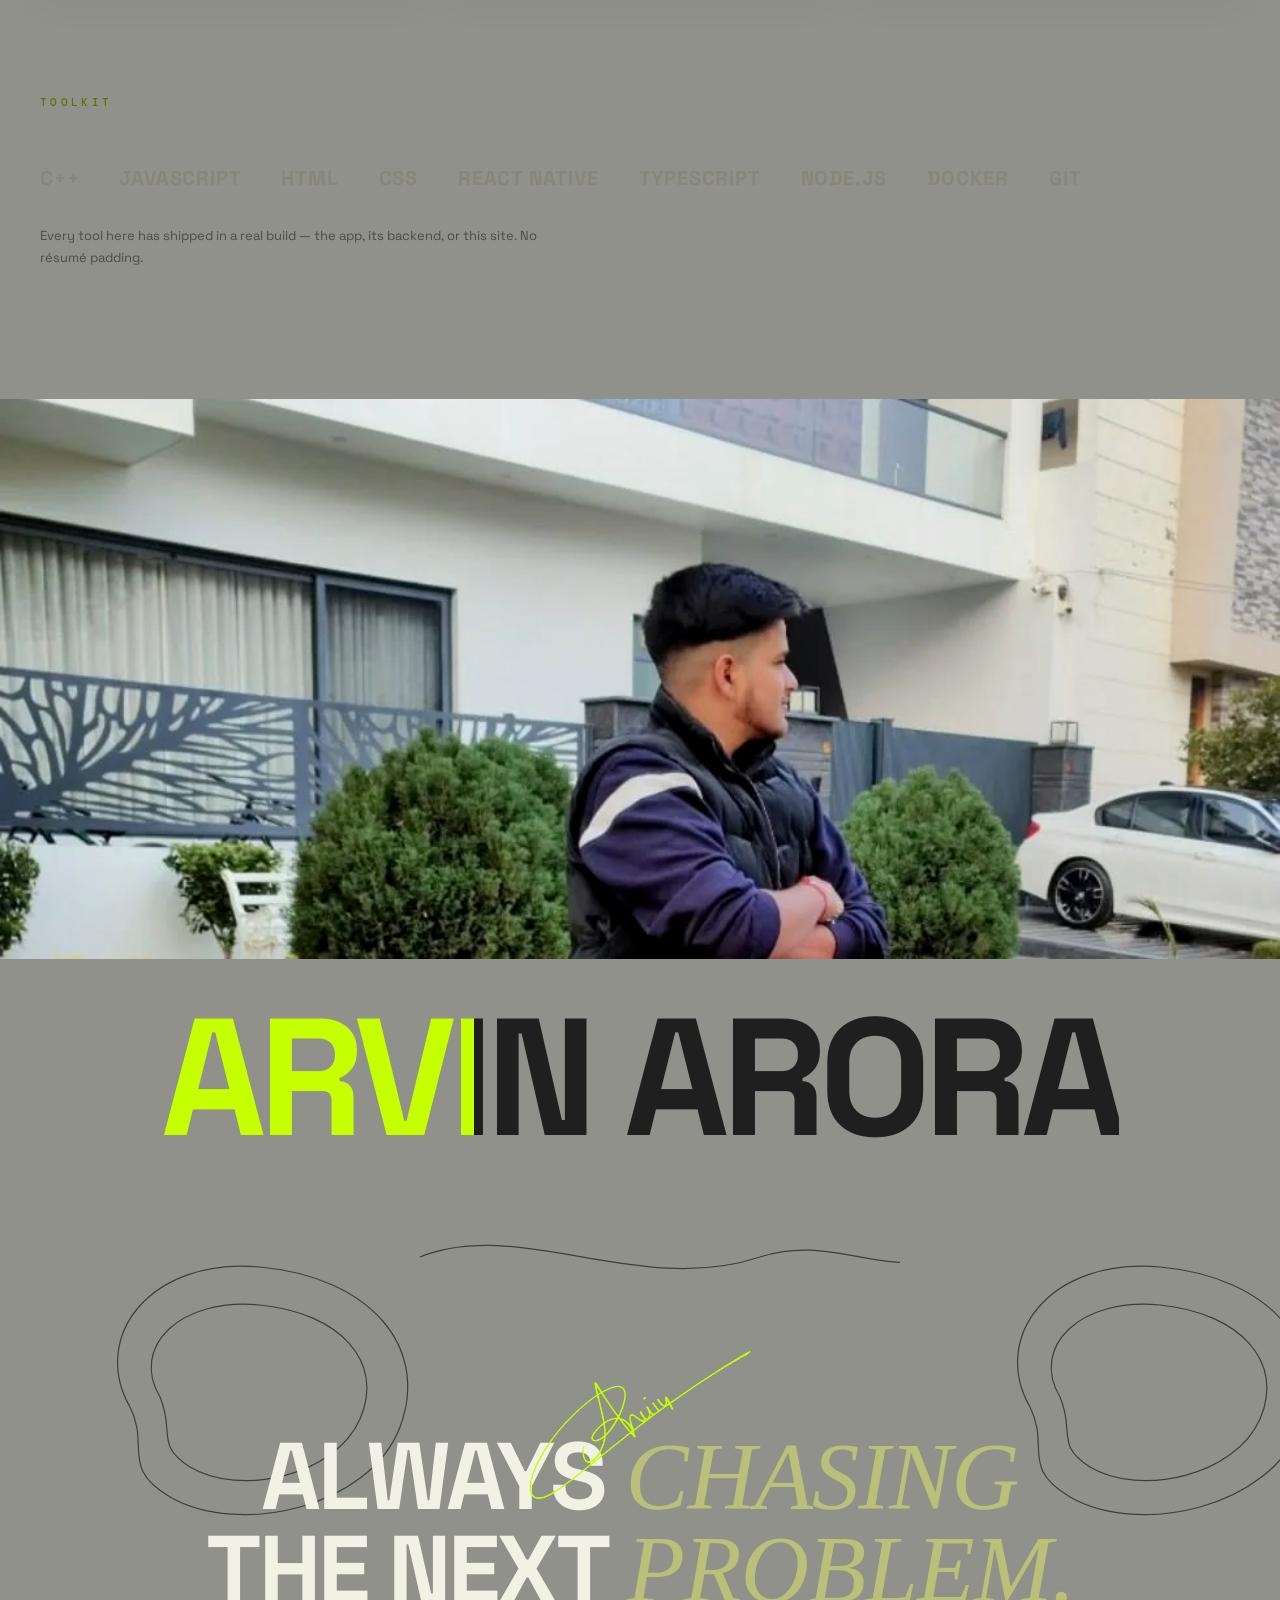
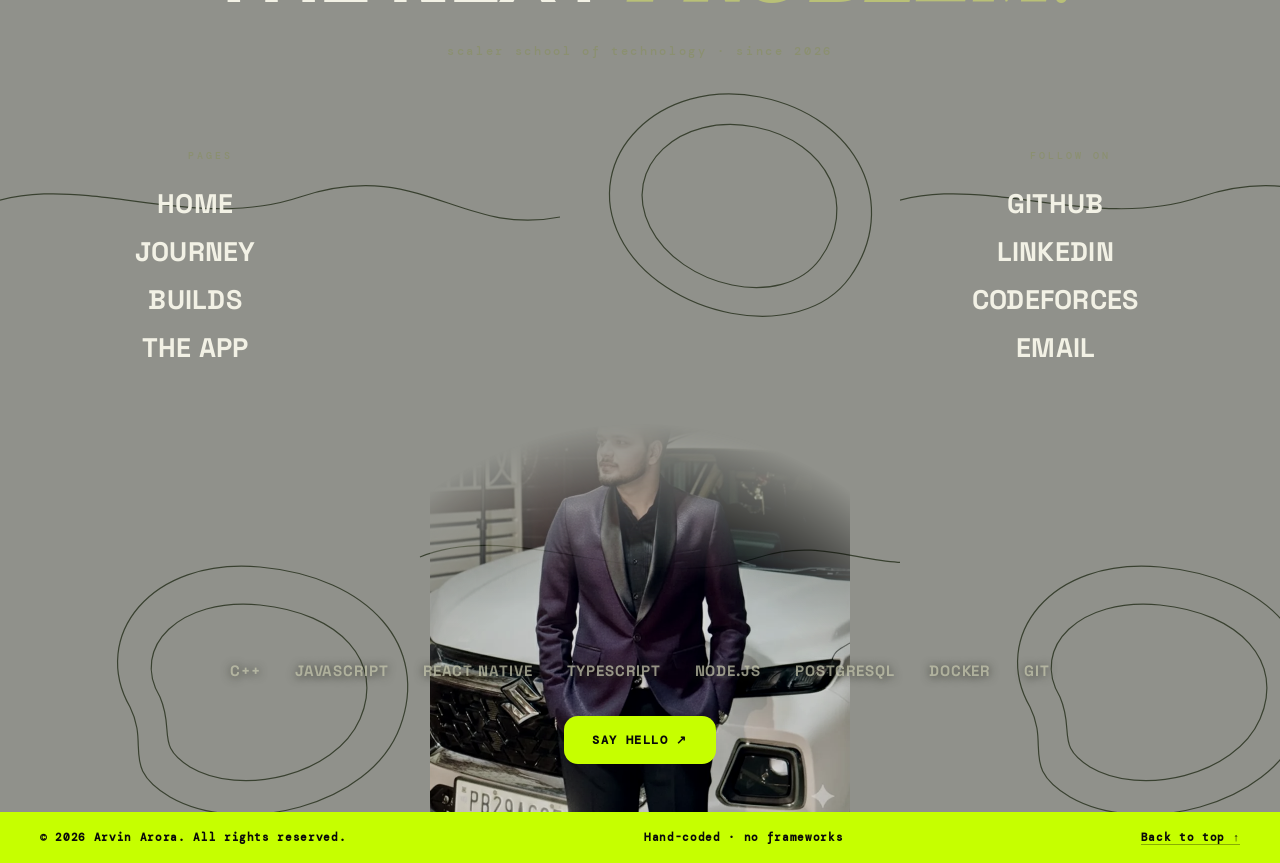
==== commit 473b71cd: "Rebuild hero as interactive motion system" ====
--- a/index.html
+++ b/index.html
@@ -40,7 +40,7 @@
   <link href="https://fonts.googleapis.com/css2?family=DM+Mono:wght@400;500&family=Space+Grotesk:wght@400;500;600;700&display=swap" rel="stylesheet" media="print" onload="this.media='all'">
   <noscript><link href="https://fonts.googleapis.com/css2?family=DM+Mono:wght@400;500&family=Space+Grotesk:wght@400;500;600;700&display=swap" rel="stylesheet"></noscript>
   <link rel="preload" as="image" href="assets/hero-cut.webp">
-  <link rel="stylesheet" href="style.css?v=72">
+  <link rel="stylesheet" href="style.css?v=73">
 </head>
 <body>
   <a class="skip-link" href="#home">Skip to content</a>
@@ -66,7 +66,7 @@
       <div class="hero-sticky">
         <div class="hero-inner">
           <p class="hero-kicker">Aspiring Software Developer · Scaler School of Technology</p>
-          <h1 aria-label="Arvin Arora"><span class="hline"><span>Arvin&nbsp;Arora</span></span></h1>
+          <h1 aria-label="Arvin Arora"><span class="hline"><span class="name-first">Arvin&nbsp;</span><span class="name-last">Arora</span></span></h1>
         </div>
         <div class="hero-photo" aria-hidden="true">
           <img src="assets/hero-cut.webp" width="1000" height="953" alt="" onerror="this.src='assets/arvin-1.jpg'">
@@ -87,7 +87,7 @@
           <span class="nc-div"></span>
           <em>Scaler SST<br>since 2026</em>
         </a>
-        <span class="scroll-cue">Scroll ↓</span>
+        <span class="scroll-cue">Scroll <i class="scroll-meter" aria-hidden="true"><b></b></i></span>
       </div>
     </section>
 
@@ -196,6 +196,6 @@
     <span>Hand-coded · no frameworks</span>
     <a href="#home">Back to top ↑</a>
   </footer>
-  <script src="script.js?v=72"></script>
+  <script src="script.js?v=73"></script>
 </body>
 </html>
--- a/style.css
+++ b/style.css
@@ -88,20 +88,20 @@
 .text-link:hover{color:var(--accent);letter-spacing:.16em}
 
 /* ---------- hero: white topo entry — portrait, wireframe dome, real signature ---------- */
-.hero{position:relative;height:200vh;--pw:min(560px,88vw,64vh);--ph:calc(var(--pw)*0.953)}
-.hero-sticky{position:sticky;top:0;height:100vh;overflow:hidden;display:flex;flex-direction:column;align-items:center;padding:112px 40px 0}
+.hero{position:relative;height:220vh;--pw:min(560px,88vw,64vh);--ph:calc(var(--pw)*.953)}
+.hero-sticky{position:sticky;top:0;height:100vh;overflow:hidden;display:flex;flex-direction:column;align-items:center;padding:112px 40px 0;isolation:isolate}
 .hero-inner{position:relative;z-index:1;text-align:center;transform-origin:center top;will-change:transform,opacity}
-.hero-kicker{margin:0 0 16px;font:600 11px 'DM Mono',monospace;letter-spacing:.28em;text-transform:uppercase;color:#2e2e29}
+.hero-kicker{margin:0 0 16px;font:600 11px 'DM Mono',monospace;letter-spacing:.28em;text-transform:uppercase;color:#2e2e29;clip-path:inset(0 0 100% 0);transform:translateY(14px)}
 .hero h1{margin:0 -40px;font-size:clamp(52px,11.4vw,215px);line-height:.88;font-weight:700;text-transform:uppercase;letter-spacing:-.035em;white-space:nowrap;text-align:center;color:#101010}
-.hero-photo{position:absolute;bottom:0;left:50%;margin-left:calc(var(--pw)/-2);width:var(--pw);z-index:2;will-change:transform}
+.hero-photo{position:absolute;bottom:0;left:50%;margin-left:calc(var(--pw)/-2);width:var(--pw);z-index:2;will-change:transform;clip-path:inset(0 0 0 0)}
 .hero-photo img{width:100%;height:auto;display:block;filter:contrast(1.05) saturate(1.06) drop-shadow(0 26px 44px #0a0a0a26);transform-origin:bottom center}
-@keyframes heroZoom{from{transform:scale(1.06) translateY(14px);opacity:0}to{transform:scale(1) translateY(0);opacity:1}}
+@keyframes heroZoom{from{transform:scale(1.08) translateY(38px);opacity:0}to{transform:scale(1) translateY(0);opacity:1}}
 /* the real signature — extracted ink, wiped on like it's being signed */
-.sig-real{position:absolute;z-index:3;left:50%;bottom:22px;width:min(200px,42vw);aspect-ratio:846/572;margin-left:calc(min(200px,42vw)/-2);clip-path:inset(0 100% 0 0);animation:sigWipe 1.5s cubic-bezier(.5,0,.25,1) 1.15s forwards}
+.sig-real{position:absolute;z-index:3;left:50%;bottom:22px;width:min(200px,42vw);aspect-ratio:846/572;margin-left:calc(min(200px,42vw)/-2);clip-path:inset(0 100% 0 0);animation:sigWipe 1.1s cubic-bezier(.5,0,.25,1) 1.1s forwards}
 .sig-ink{display:block;width:100%;height:100%;background:#fff;-webkit-mask:url('assets/sign.png') center/contain no-repeat;mask:url('assets/sign.png') center/contain no-repeat}
 @keyframes sigWipe{to{clip-path:inset(0 0 0 0)}}
 /* wireframe crown — draws itself in and settles onto the head as you scroll */
-.dome{position:absolute;z-index:3;left:50%;bottom:calc(var(--ph) - 36px);width:calc(var(--pw)*0.76);margin-left:calc(var(--pw)*-0.38);height:auto;pointer-events:none;will-change:transform}
+.dome{position:absolute;z-index:3;left:50%;bottom:calc(var(--ph) - 36px);width:calc(var(--pw)*.76);margin-left:calc(var(--pw)*-.38);height:auto;pointer-events:none;will-change:transform}
 .dome path{fill:none;stroke-linecap:round;stroke-dasharray:100;stroke-dashoffset:100}
 .dome .d-solid{stroke:#8b8b83;stroke-width:1.6}
 .dome .d-soft{stroke:#9a9a94;stroke-width:1.1}
@@ -110,15 +110,15 @@
 .dome-idle{transform-origin:50% 100%;animation:domeFloat 6.5s ease-in-out infinite}
 @keyframes domeFloat{0%,100%{transform:translateY(0) rotate(-1.3deg)}50%{transform:translateY(-7px) rotate(1.3deg)}}
 @keyframes nodePulse{0%,100%{transform:scale(1)}50%{transform:scale(1.7)}}
-.hero-photo img{animation:heroZoom 2.4s cubic-bezier(.22,1,.36,1) both,heroBreathe 7s ease-in-out 2.4s infinite}
+.hero-photo img{animation:heroZoom 1.05s cubic-bezier(.22,1,.36,1) .58s both,heroBreathe 7s ease-in-out 1.7s infinite}
 @keyframes heroBreathe{0%,100%{transform:translateY(0) scale(1)}50%{transform:translateY(-6px) scale(1.008)}}
 .topo{animation:topoDrift 90s linear infinite}
 @keyframes topoDrift{from{background-position:0 0}to{background-position:900px 450px}}
 .next-card svg path{stroke-dasharray:100;animation:squiggleRun 4.2s ease-in-out infinite}
 @keyframes squiggleRun{0%{stroke-dashoffset:100}55%,70%{stroke-dashoffset:0}100%{stroke-dashoffset:-100}}
 /* next-race style card, our real data */
-.next-card{position:absolute;z-index:3;left:40px;bottom:36px;display:flex;flex-direction:column;align-items:center;gap:7px;padding:18px 22px;border:1.6px solid #101010b3;border-radius:18px;background:#f4f4ef99;backdrop-filter:blur(4px);-webkit-backdrop-filter:blur(4px);color:#101010;text-align:center;transition:transform .3s ease,border-color .3s ease;opacity:0;animation:fadeIn .8s ease 1.25s forwards}
-.next-card:hover{transform:translateY(-4px);border-color:#101010}
+.next-card{position:absolute;z-index:3;left:40px;bottom:36px;display:flex;flex-direction:column;align-items:center;gap:7px;padding:18px 22px;border:1.6px solid #101010b3;border-radius:18px;background:#f4f4ef99;backdrop-filter:blur(4px);-webkit-backdrop-filter:blur(4px);color:#101010;text-align:center;transition:border-color .3s ease,box-shadow .3s ease;opacity:0;transform:translateY(22px) scale(.94);animation:cardIn .7s cubic-bezier(.22,1,.36,1) 1.12s forwards;will-change:transform,opacity}
+.next-card:hover{border-color:#101010;box-shadow:0 12px 28px #10101014}
 .next-card small{font:700 9px 'DM Mono',monospace;letter-spacing:.24em;text-transform:uppercase;color:#5b5b56}
 .next-card svg{width:88px;height:auto}
 .next-card svg path{fill:none;stroke:#101010;stroke-width:2;stroke-linecap:round}
@@ -127,12 +127,15 @@
 .nc-div{width:72%;height:1px;background:#10101033;margin:3px 0}
 .next-card em{font:600 9px 'DM Mono',monospace;font-style:normal;letter-spacing:.18em;text-transform:uppercase;color:#5b5b56;line-height:1.7}
 .scroll-cue{font:500 10px 'DM Mono',monospace;letter-spacing:.3em;color:#5b5b56;text-transform:uppercase;animation:cueFloat 2.6s ease-in-out infinite}
-.hero .scroll-cue{position:absolute;z-index:3;right:44px;bottom:44px;opacity:0;animation:fadeIn .8s ease 1.25s forwards,cueFloat 2.6s ease-in-out 2s infinite}
+.hero .scroll-cue{position:absolute;z-index:3;right:44px;bottom:44px;display:flex;align-items:center;gap:10px;opacity:0;transform:translateY(12px);animation:cueIn .65s cubic-bezier(.22,1,.36,1) 1.38s forwards,cueFloat 2.6s ease-in-out 2s infinite;will-change:transform,opacity}
+.scroll-meter{display:block;width:42px;height:2px;background:#10101025;overflow:hidden}.scroll-meter b{display:block;width:100%;height:100%;background:#101010;transform:scaleX(0);transform-origin:left}
 @keyframes cueFloat{0%,100%{transform:translateY(0)}50%{transform:translateY(-6px)}}
-.hline{display:block;overflow:hidden}
-.hline span{display:block;transform:translateY(112%);animation:lineUp .9s cubic-bezier(.22,1,.36,1) .1s forwards}
+.hline{display:block;overflow:hidden;padding:.08em 0}.hline span{display:inline-block;transform:translateY(112%);animation:lineUp .82s cubic-bezier(.22,1,.36,1) forwards}.hline .name-first{animation-delay:.2s}.hline .name-last{animation-delay:.32s}
 @keyframes lineUp{to{transform:translateY(0)}}
-.hero-kicker{opacity:0;animation:fadeIn .8s ease .45s forwards}
+.hero-kicker{opacity:0;animation:kickerIn .52s cubic-bezier(.22,1,.36,1) .08s forwards}
+@keyframes kickerIn{to{opacity:1;clip-path:inset(0 0 0 0);transform:translateY(0)}}
+@keyframes cardIn{to{opacity:1;transform:translateY(0) scale(1)}}
+@keyframes cueIn{to{opacity:1;transform:translateY(0)}}
 @keyframes fadeIn{to{opacity:1}}
 
 /* ---------- marquee ticker ---------- */
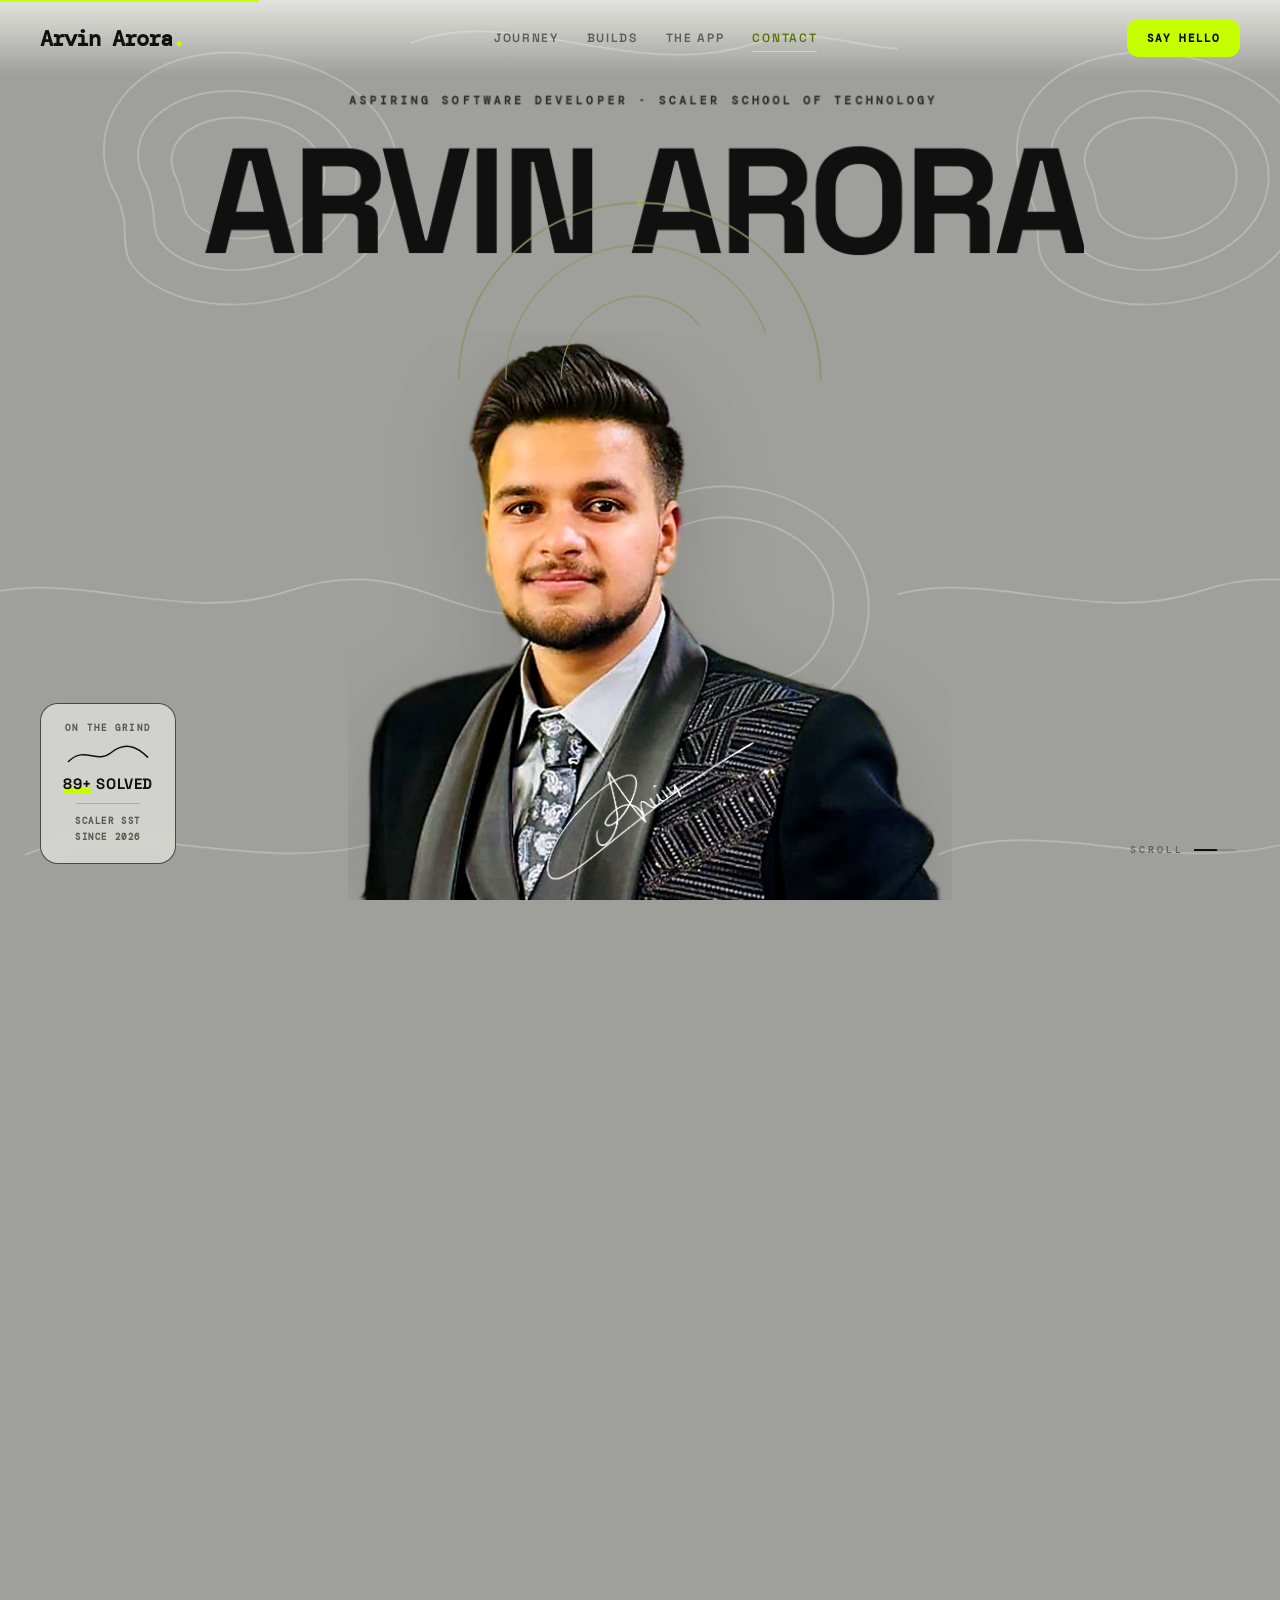
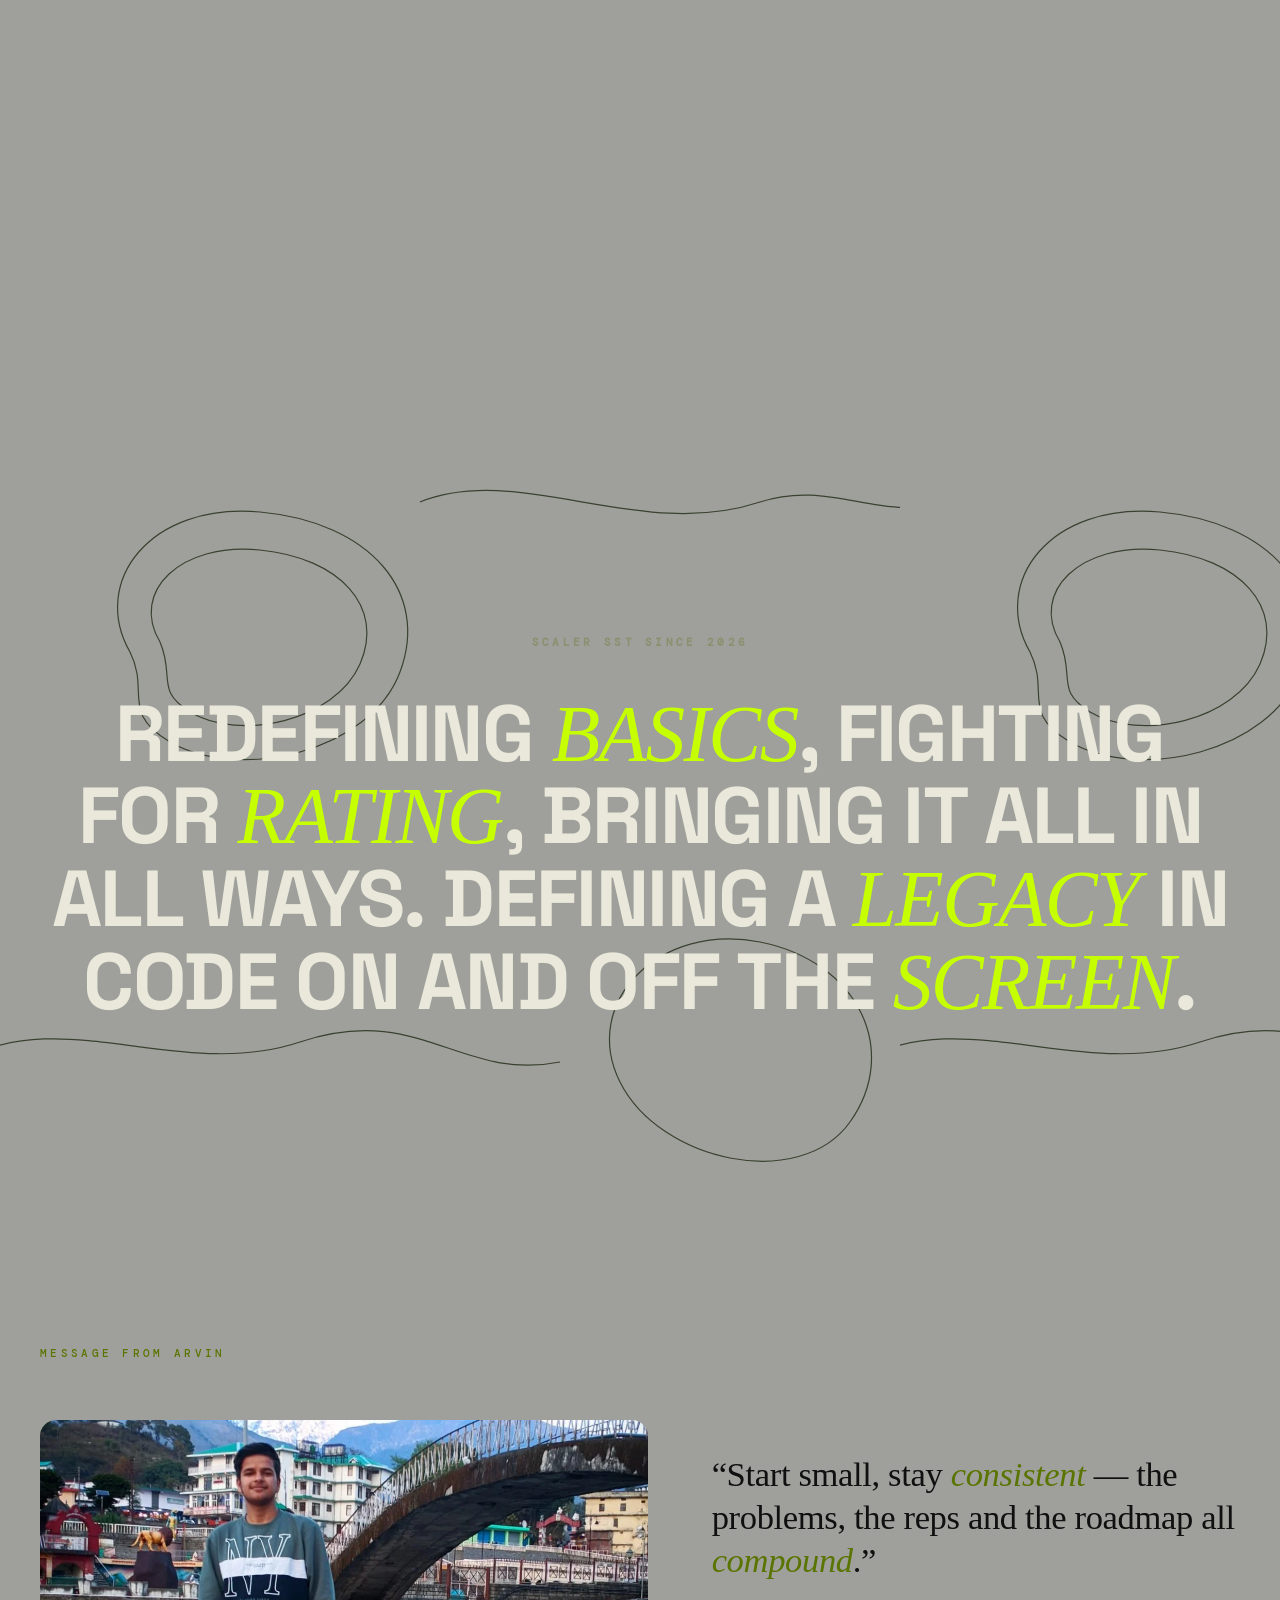
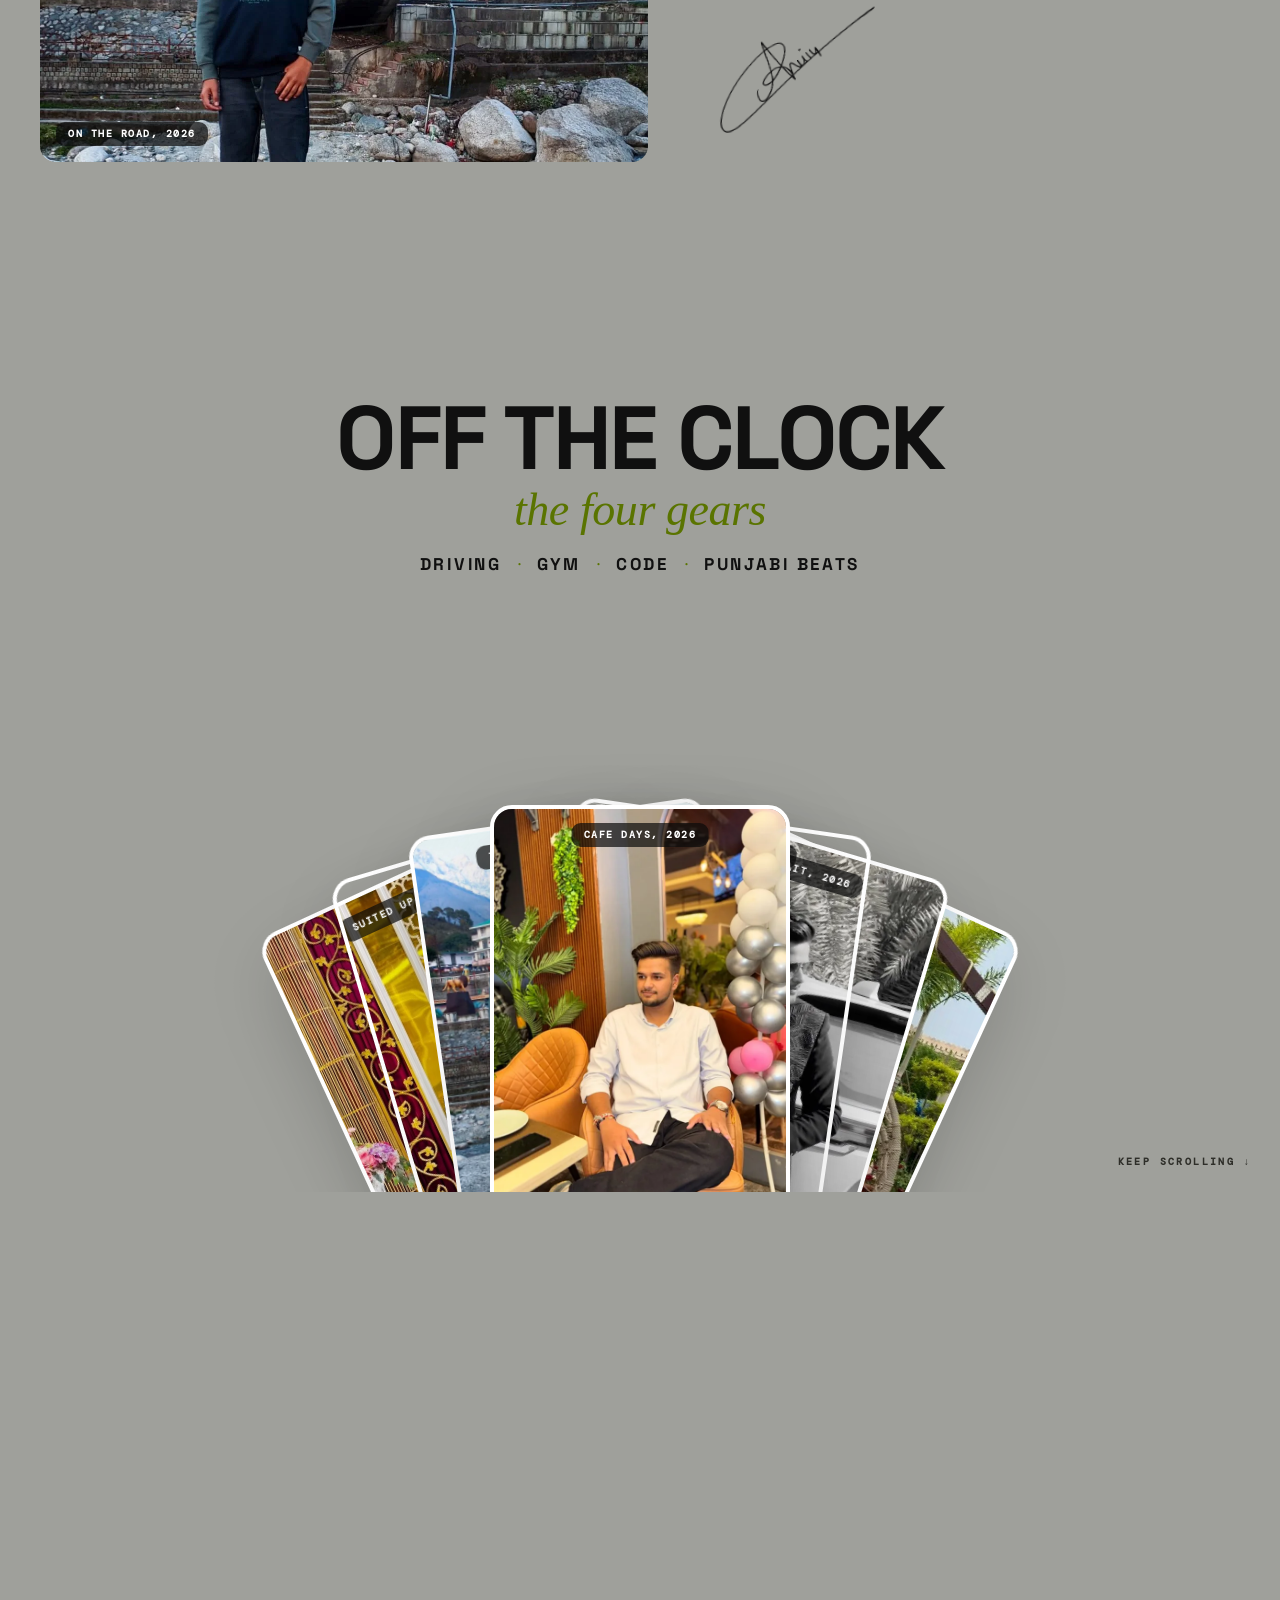
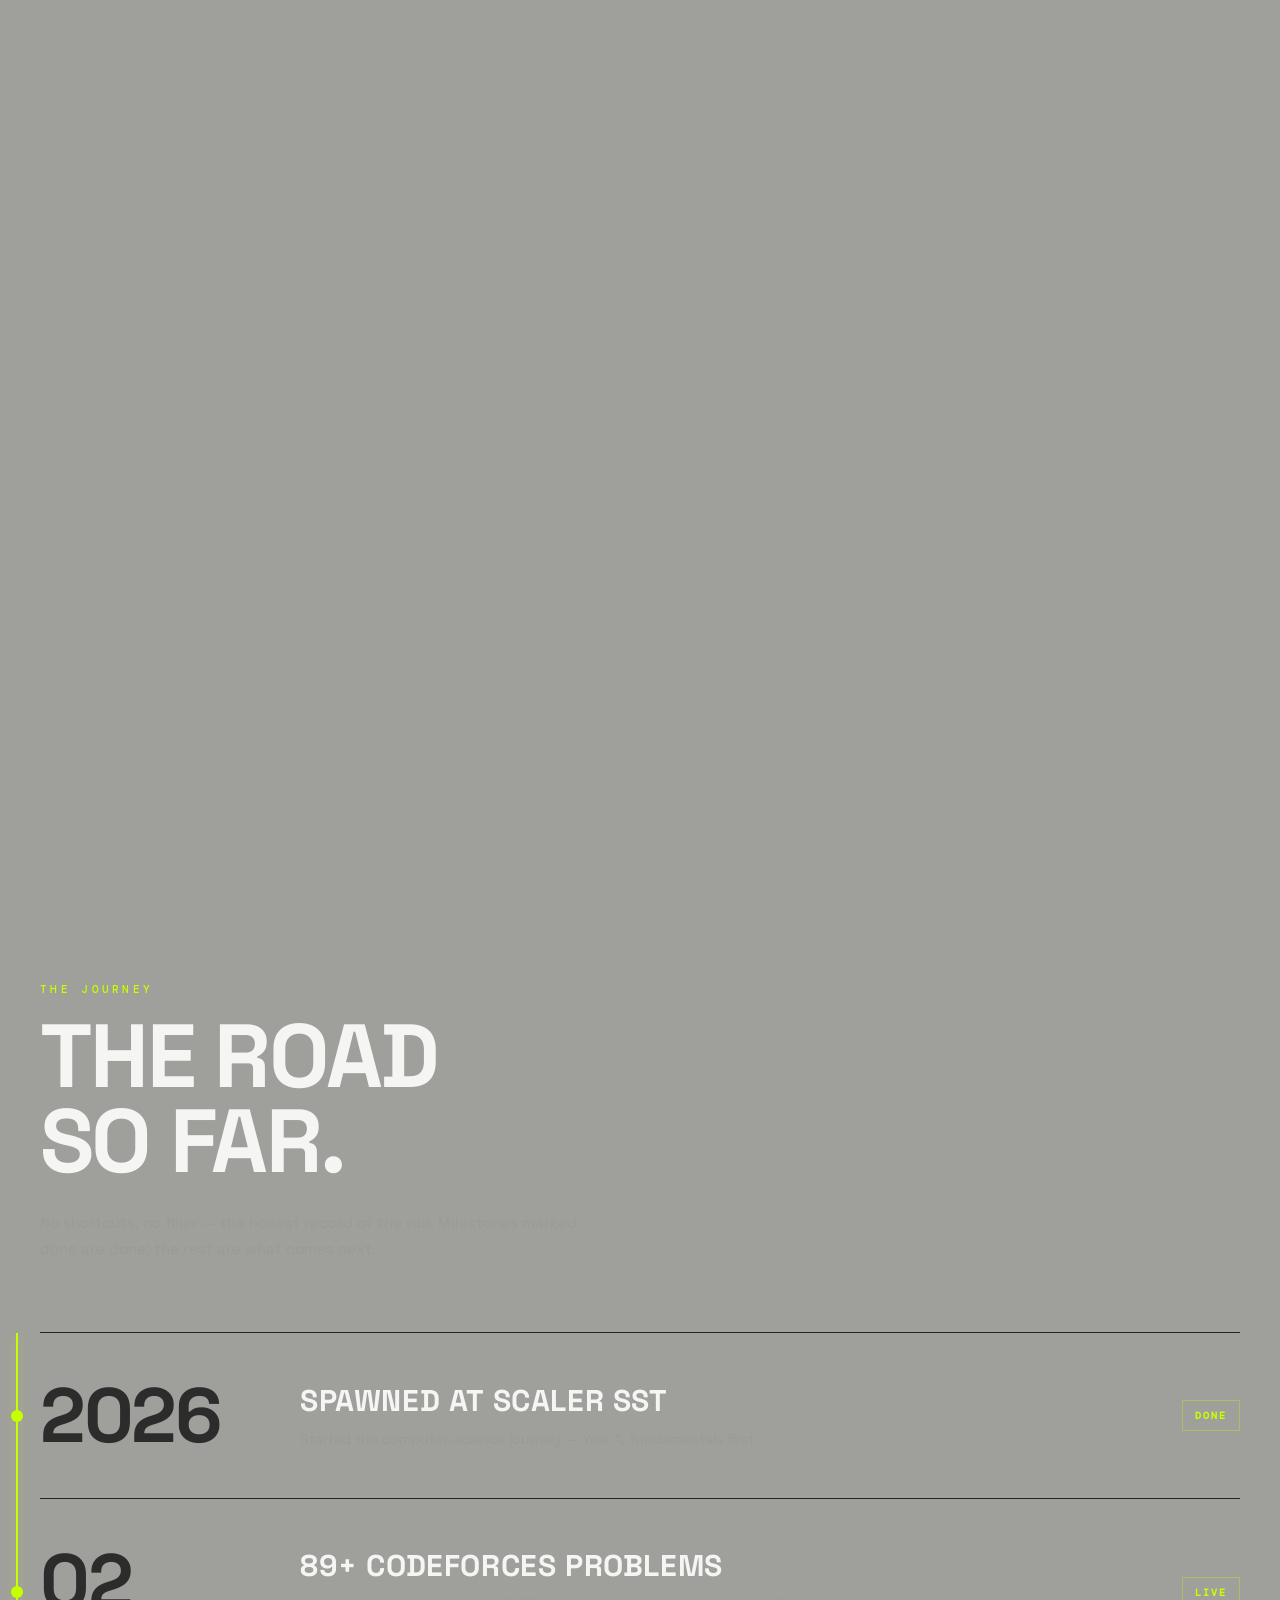
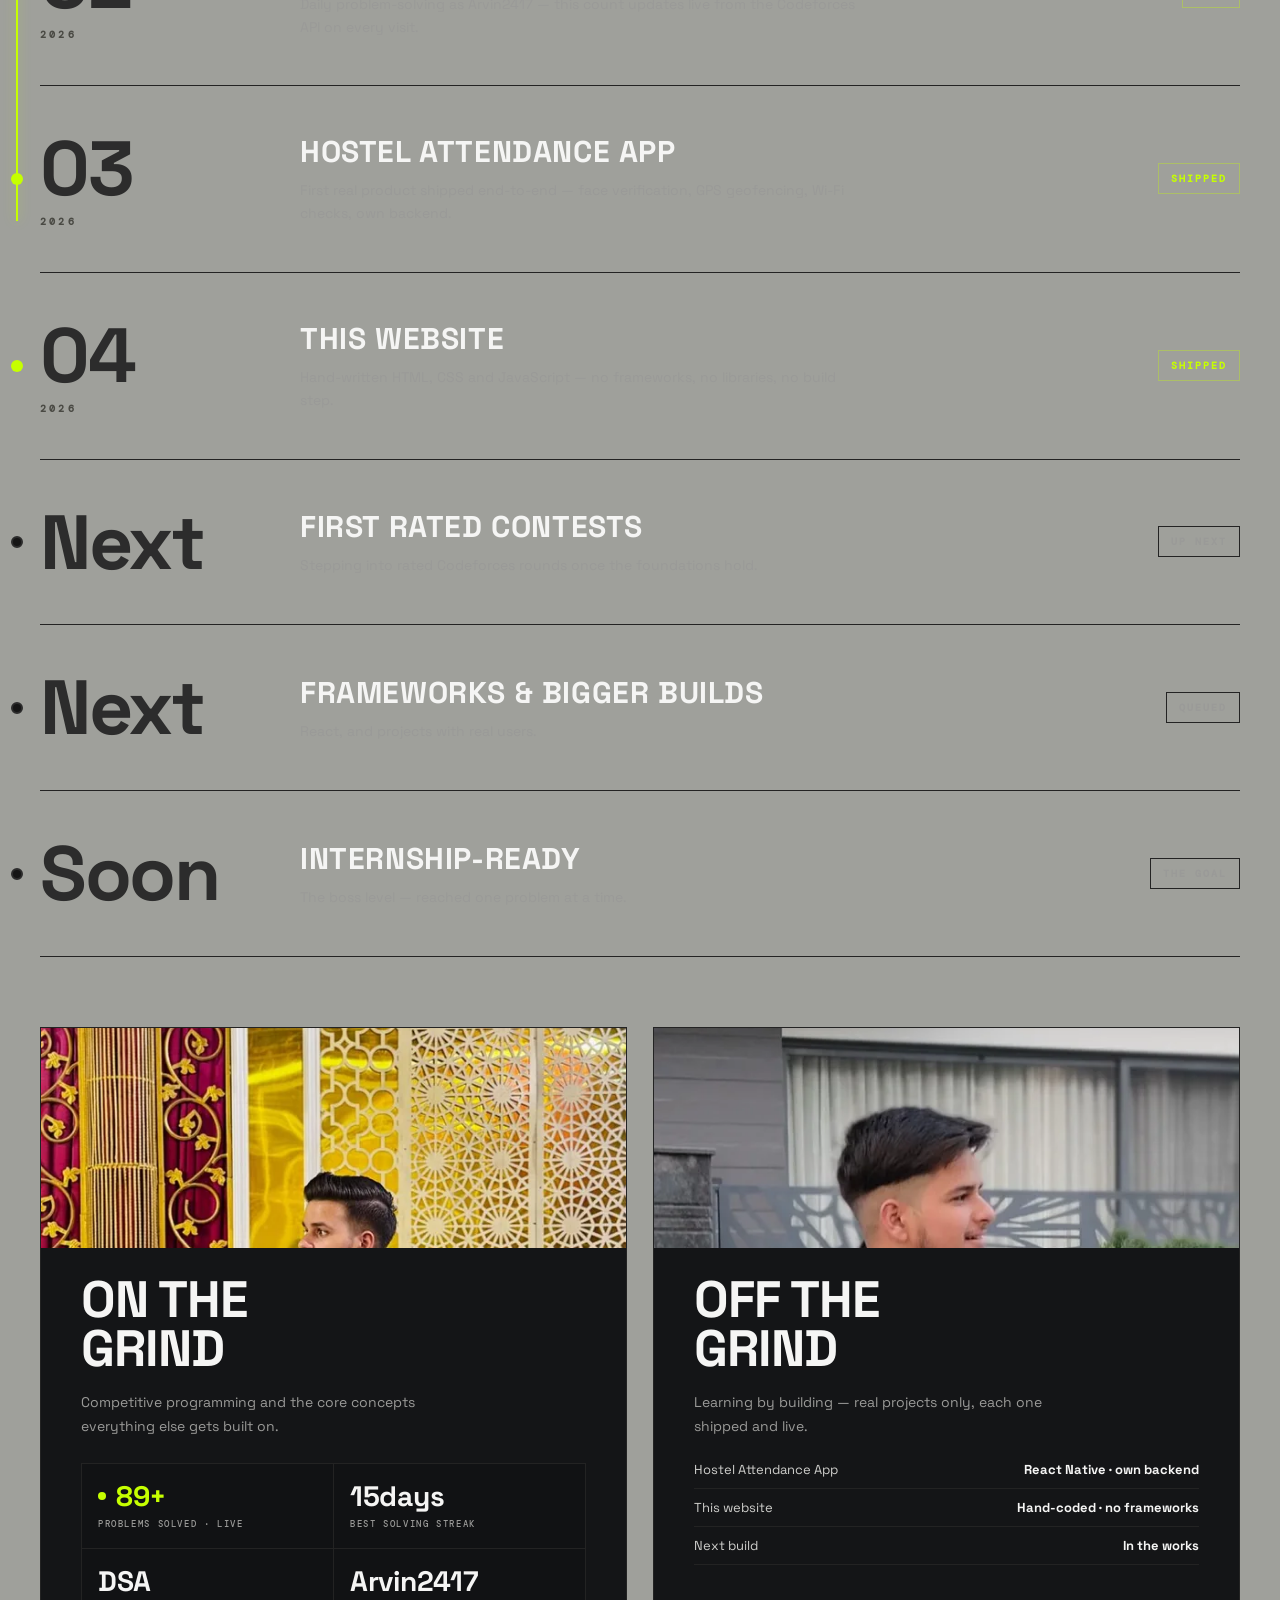
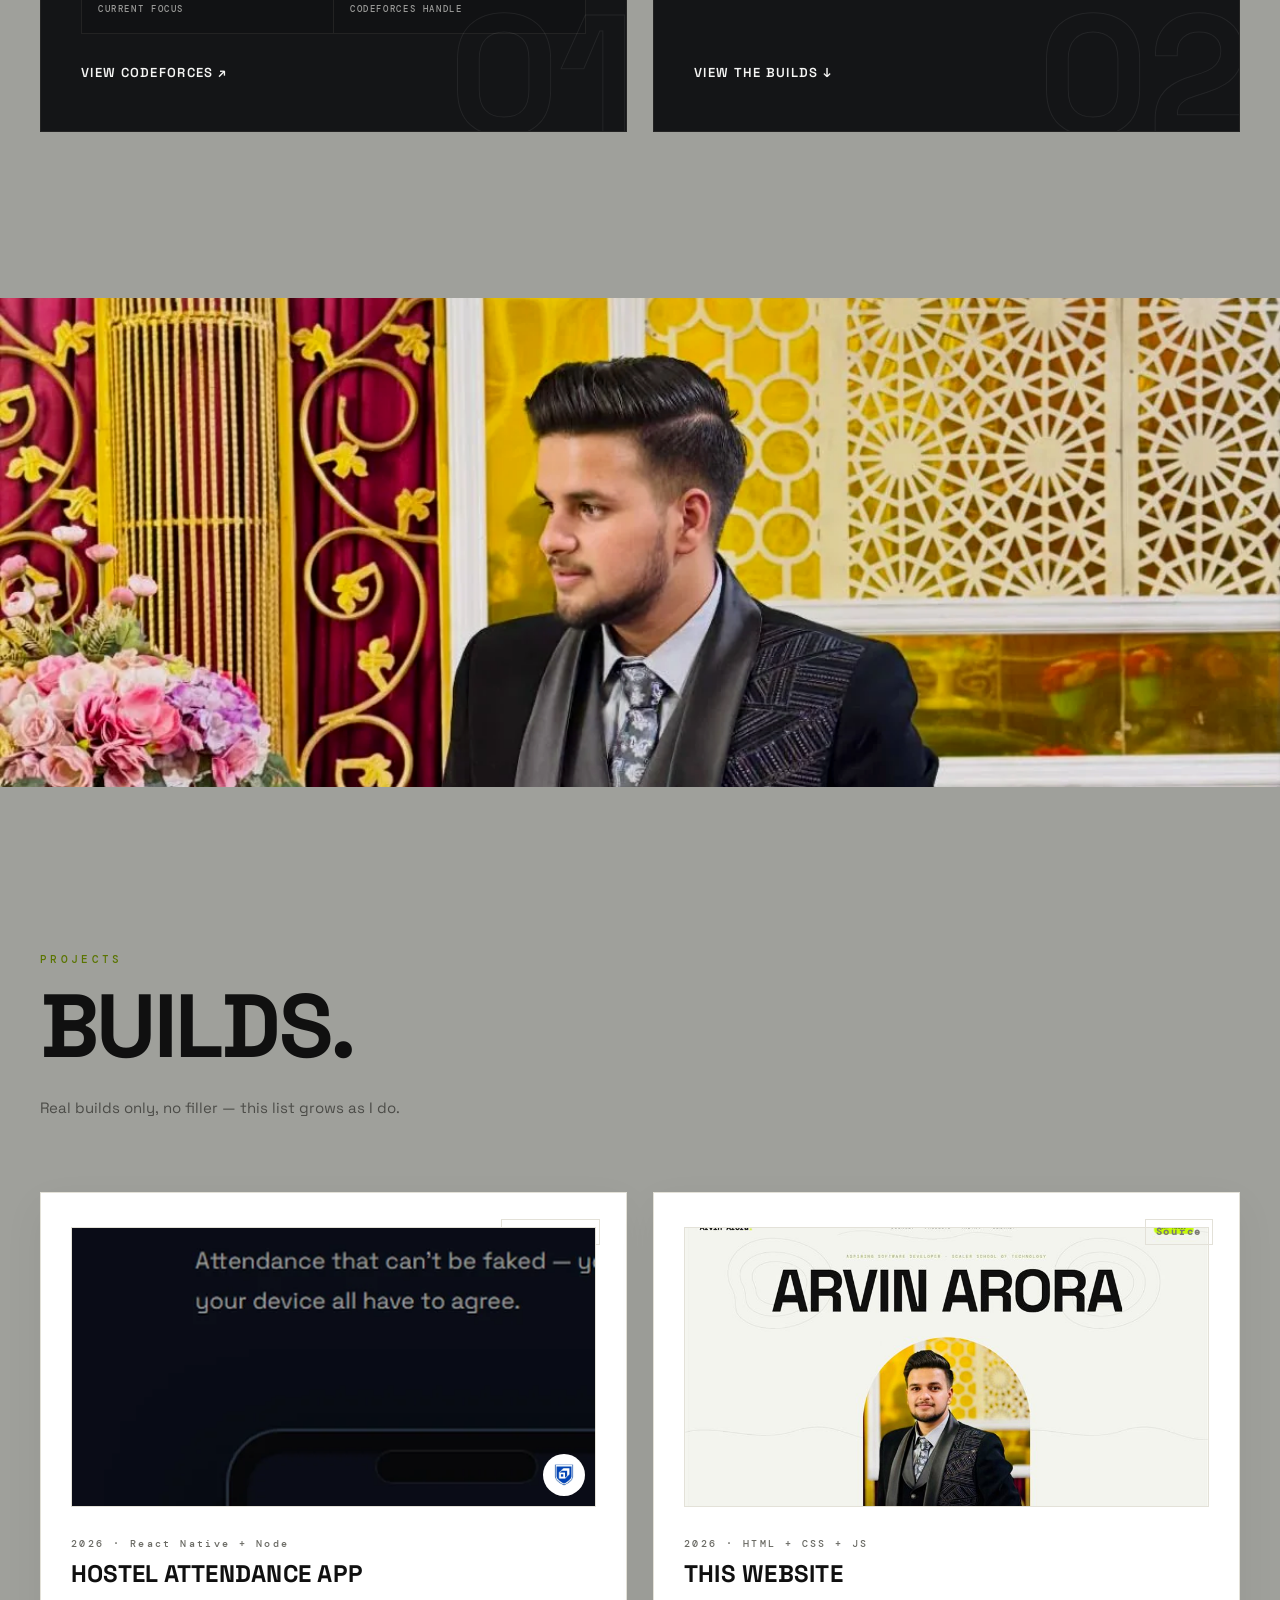
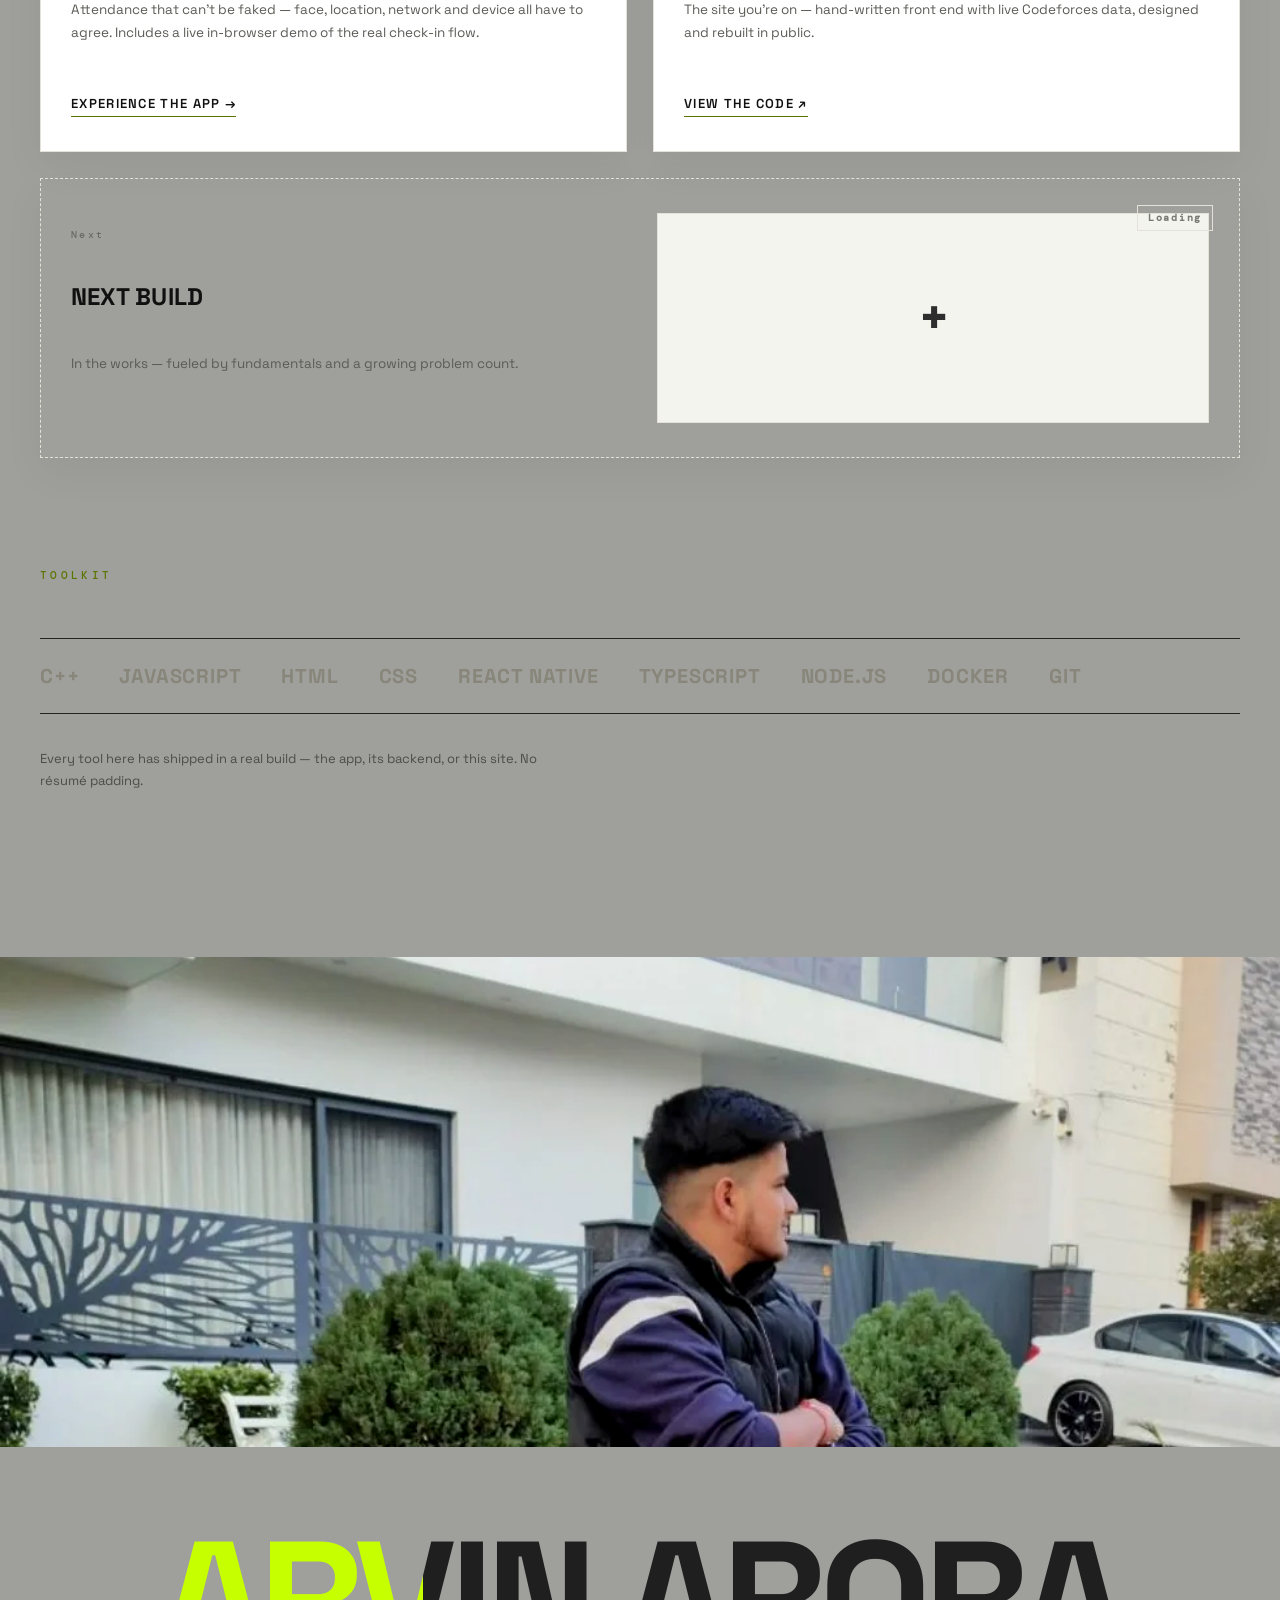
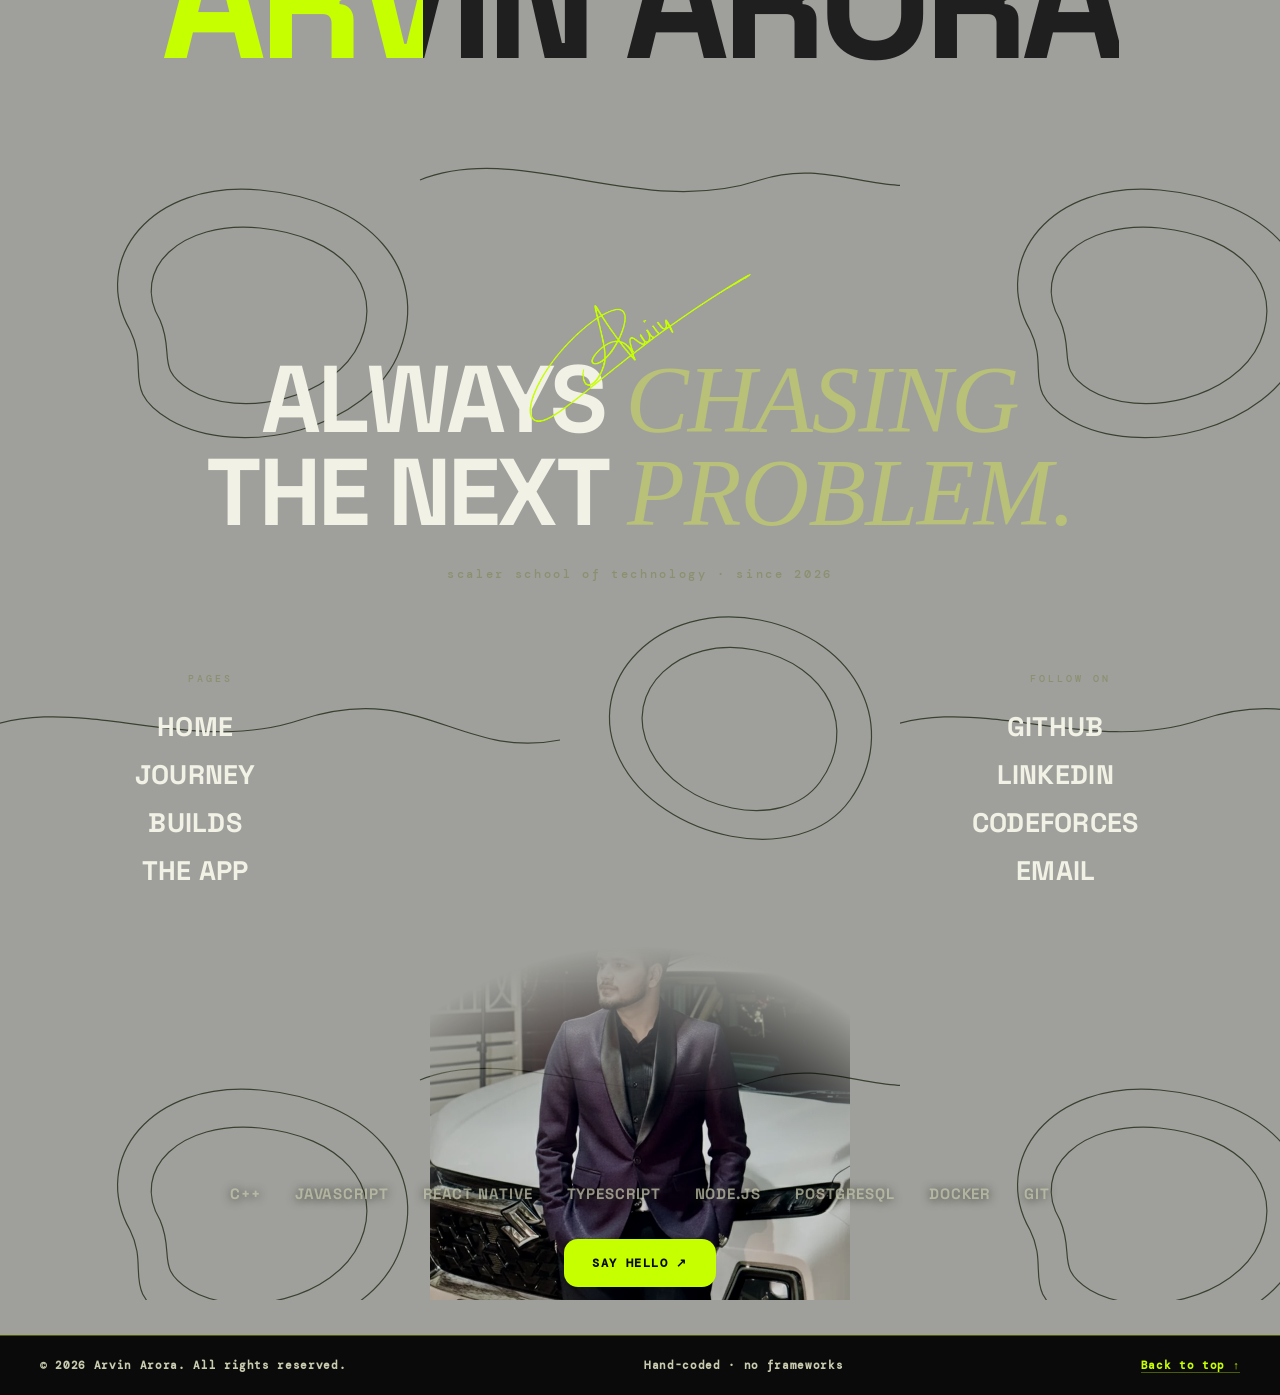
==== commit b795cf8c: "Polish scene transitions and case study composition" ====
--- a/index.html
+++ b/index.html
@@ -40,7 +40,7 @@
   <link href="https://fonts.googleapis.com/css2?family=DM+Mono:wght@400;500&family=Space+Grotesk:wght@400;500;600;700&display=swap" rel="stylesheet" media="print" onload="this.media='all'">
   <noscript><link href="https://fonts.googleapis.com/css2?family=DM+Mono:wght@400;500&family=Space+Grotesk:wght@400;500;600;700&display=swap" rel="stylesheet"></noscript>
   <link rel="preload" as="image" href="assets/hero-cut.webp">
-  <link rel="stylesheet" href="style.css?v=73">
+  <link rel="stylesheet" href="style.css?v=74">
 </head>
 <body>
   <a class="skip-link" href="#home">Skip to content</a>
@@ -196,6 +196,6 @@
     <span>Hand-coded · no frameworks</span>
     <a href="#home">Back to top ↑</a>
   </footer>
-  <script src="script.js?v=73"></script>
+  <script src="script.js?v=74"></script>
 </body>
 </html>
--- a/style.css
+++ b/style.css
@@ -140,6 +140,8 @@
 
 /* ---------- marquee ticker ---------- */
 .marquee{overflow:hidden;padding:16px 0;border-top:1px solid #00000018;border-bottom:1px solid #00000018}
+.marquee,.statement,.photo-strip,.outro{clip-path:inset(4vh 0);transition:clip-path 1.1s cubic-bezier(.22,1,.36,1)}
+.marquee.scene-active,.statement.scene-active,.photo-strip.scene-active,.outro.scene-active{clip-path:inset(0)}
 .marquee-track{display:flex;align-items:center;width:max-content;will-change:transform;animation:marqueeMove 30s linear infinite}
 .marquee:hover .marquee-track,.marquee.offscreen .marquee-track{animation-play-state:paused}
 .marquee span,.marquee i{margin-right:38px;white-space:nowrap}
@@ -156,7 +158,7 @@
 .section-intro{margin:26px 0 0;max-width:560px;color:var(--muted);font-size:15px;line-height:1.75}
 
 /* ---------- statement: giant mixed-type manifesto on dark olive ---------- */
-.statement{position:relative;padding:160px 40px;text-align:center;background-image:url("data:image/svg+xml,%3Csvg xmlns='http://www.w3.org/2000/svg' width='900' height='900' viewBox='0 0 900 900'%3E%3Cg fill='none' stroke='%23394130' stroke-width='1.2'%3E%3Cpath d='M130 210 C90 140 150 60 260 70 C370 80 430 150 400 230 C370 310 240 340 170 300 C120 270 150 250 130 210 Z'/%3E%3Cpath d='M160 200 C130 150 180 100 260 108 C340 116 385 165 360 222 C335 279 240 300 190 270 C155 248 175 235 160 200 Z'/%3E%3Cpath d='M620 640 C580 560 660 480 760 500 C860 520 900 610 850 680 C800 750 660 720 620 640 Z'/%3E%3Cpath d='M-40 620 C60 560 180 640 300 600 C420 560 460 640 560 620'/%3E%3Cpath d='M420 60 C520 20 640 100 760 60 C830 37 880 80 940 60'/%3E%3C/g%3E%3C/svg%3E");background-size:900px 900px}
+.statement{position:relative;min-height:86vh;display:flex;flex-direction:column;justify-content:center;padding:160px 40px;text-align:center;background-image:url("data:image/svg+xml,%3Csvg xmlns='http://www.w3.org/2000/svg' width='900' height='900' viewBox='0 0 900 900'%3E%3Cg fill='none' stroke='%23394130' stroke-width='1.2'%3E%3Cpath d='M130 210 C90 140 150 60 260 70 C370 80 430 150 400 230 C370 310 240 340 170 300 C120 270 150 250 130 210 Z'/%3E%3Cpath d='M160 200 C130 150 180 100 260 108 C340 116 385 165 360 222 C335 279 240 300 190 270 C155 248 175 235 160 200 Z'/%3E%3Cpath d='M620 640 C580 560 660 480 760 500 C860 520 900 610 850 680 C800 750 660 720 620 640 Z'/%3E%3Cpath d='M-40 620 C60 560 180 640 300 600 C420 560 460 640 560 620'/%3E%3Cpath d='M420 60 C520 20 640 100 760 60 C830 37 880 80 940 60'/%3E%3C/g%3E%3C/svg%3E");background-size:900px 900px}
 .st-label{margin:0 0 44px;font:600 11px 'DM Mono',monospace;letter-spacing:.3em;text-transform:uppercase;color:#8b9070}
 .st-title{max-width:1180px;margin:0 auto;font-size:clamp(38px,6.2vw,96px);line-height:1.04;font-weight:700;text-transform:uppercase;letter-spacing:-.02em;color:#E9E8DA}
 .st-title em{font-family:var(--serif);font-style:italic;font-weight:400;color:var(--accent)}
@@ -243,10 +245,14 @@
 .split-card .ghost{position:absolute;right:-10px;bottom:-30px;font-size:170px;font-weight:700;color:transparent;-webkit-text-stroke:1px #ffffff12;pointer-events:none;line-height:1}
 
 /* ---------- projects gallery ---------- */
-.gallery{display:grid;grid-template-columns:repeat(3,1fr);gap:26px;margin-top:70px}
-.g-card{position:relative;display:flex;flex-direction:column;min-height:420px;padding:34px 30px;background:var(--surface);border:1px solid var(--line);overflow:hidden;transition:border-color .35s ease}
+.gallery{display:grid;grid-template-columns:repeat(2,minmax(0,1fr));gap:26px;margin-top:70px;align-items:stretch}
+.g-card{position:relative;display:flex;flex-direction:column;min-height:560px;padding:34px 30px;background:var(--surface);border:1px solid var(--line);overflow:hidden;transition:border-color .35s ease,transform .55s cubic-bezier(.22,1,.36,1),box-shadow .55s ease}
+.g-card:hover{transform:translateY(-8px);box-shadow:0 28px 70px #0a0a0a18}
+.g-card.coming{grid-column:1 / -1;min-height:280px;display:grid;grid-template-columns:1fr 1fr;column-gap:34px;align-items:center}
+.g-card.coming .g-visual{grid-row:1 / span 4;grid-column:2;height:100%;margin:0}
+.g-card.coming .g-year,.g-card.coming h3,.g-card.coming p,.g-card.coming .text-link{grid-column:1}
 .g-card:hover{border-color:var(--accent)}
-.g-visual{height:180px;display:flex;align-items:center;justify-content:center;margin-bottom:30px;background:#0f0f0f;border:1px solid var(--line);transition:background .35s ease}
+.g-visual{height:280px;display:flex;align-items:center;justify-content:center;margin-bottom:30px;background:#0f0f0f;border:1px solid var(--line);transition:background .35s ease}
 .g-card:hover .g-visual{background:#121405}
 .g-visual img{width:96px;height:96px;border-radius:50%;object-fit:cover;background:#fff;filter:grayscale(1);transition:filter .4s ease,transform .4s ease}
 .g-card:hover .g-visual img{filter:none;transform:scale(1.08)}
@@ -269,7 +275,7 @@
 .g-card:hover .g-tag{color:var(--accent);border-color:#c6ff0055}
 
 /* ---------- toolkit strip (partner-logo style) ---------- */
-.toolkit-row{display:flex;flex-wrap:wrap;gap:14px 40px;margin-top:56px;align-items:center}
+.toolkit-row{display:flex;flex-wrap:wrap;gap:14px 40px;margin-top:56px;align-items:center;padding:24px 0;border-top:1px solid var(--line);border-bottom:1px solid var(--line)}
 .toolkit-row span{font:700 20px 'Space Grotesk',Arial,sans-serif;letter-spacing:.04em;text-transform:uppercase;color:#3a3a3a;transition:color .3s ease;cursor:default}
 .toolkit-row span:hover{color:var(--accent)}
 .toolkit-note{margin:34px 0 0;font-size:13px;color:var(--muted);max-width:520px;line-height:1.7}
@@ -302,9 +308,9 @@
 .foot-base{display:flex;justify-content:space-between;gap:20px;flex-wrap:wrap;margin-top:60px;padding-top:24px;border-top:1px solid var(--line);font:500 11px 'DM Mono',monospace;color:var(--muted)}
 .foot-base a:hover{color:var(--accent)}
 /* index footer: the lime base bar */
-footer.foot-lime{border-top:none;max-width:none;margin:0;padding:18px 40px;display:flex;justify-content:space-between;gap:20px;flex-wrap:wrap;background:var(--accent);color:#0a0a0a;font:600 11px 'DM Mono',monospace;letter-spacing:.06em;position:relative;z-index:2}
-footer.foot-lime a{border-bottom:1px solid #0a0a0a55;transition:border-color .25s ease}
-footer.foot-lime a:hover{border-color:#0a0a0a}
+footer.foot-lime{border-top:1px solid #c6ff0055;max-width:none;margin:0;padding:22px 40px;display:flex;justify-content:space-between;gap:20px;flex-wrap:wrap;background:#0a0a0a;color:#c9cbb0;font:600 11px 'DM Mono',monospace;letter-spacing:.06em;position:relative;z-index:2}
+footer.foot-lime a{color:var(--accent);border-bottom:1px solid #c6ff0055;transition:border-color .25s ease,color .25s ease}
+footer.foot-lime a:hover{color:#fff;border-color:#fff}
 
 /* ---------- color worlds: sections that sit on light / lime page phases ---------- */
 .light-ink .section-label{color:#5a7400}
@@ -336,6 +342,7 @@
 /* ---------- reveals ---------- */
 .reveal{opacity:0;transform:translateY(36px);transition:opacity .7s cubic-bezier(.2,.7,.2,1),transform .7s cubic-bezier(.2,.7,.2,1)}
 .reveal.is-visible{opacity:1;transform:none}
+[data-bg].scene-active .section-label{letter-spacing:.38em}
 
 /* =========================================================
    HOSTEL APP PROJECT PAGE (real-app simulation, own palette)
@@ -459,6 +466,9 @@
 /* ---------- responsive ---------- */
 @media(max-width:900px){
   .split,.gallery{grid-template-columns:1fr}
+  .g-card{min-height:500px}
+  .g-card.coming{grid-column:auto;min-height:360px;display:flex}
+  .g-card.coming .g-visual{order:0;height:180px;width:100%;margin-bottom:24px}
   .mf-grid{grid-template-columns:1fr;gap:36px}
   .rm-row{grid-template-columns:96px 1fr;gap:18px}
   .rm-tag{grid-column:2;justify-self:start;padding:5px 9px;font-size:9px}
@@ -484,6 +494,12 @@
   .next-card:hover{transform:scale(.85)}
   .hero .scroll-cue{right:16px;bottom:24px}
   .section{padding:90px 20px}
+  .statement{min-height:78vh;padding:110px 20px}
+  .st-label{margin-bottom:28px}
+  .g-card{min-height:460px;padding:24px 20px}
+  .g-visual{height:220px;margin-bottom:24px}
+  .toolkit-row{gap:12px 22px;margin-top:38px}
+  .toolkit-row span{font-size:16px}
   .outro{padding:110px 20px 0;min-height:120vh}
   .outro-sig{margin-bottom:-40px}
   .outro-cols{column-gap:24px;margin-top:70px}
@@ -494,6 +510,7 @@
 }
 @media(prefers-reduced-motion:reduce){
   *{scroll-behavior:auto!important}
+  .marquee,.statement,.photo-strip,.outro{clip-path:none!important;transition:none!important}
   .hero{height:auto}
   .hero-sticky{position:relative;height:auto;min-height:100vh}
   .offclock{height:auto}
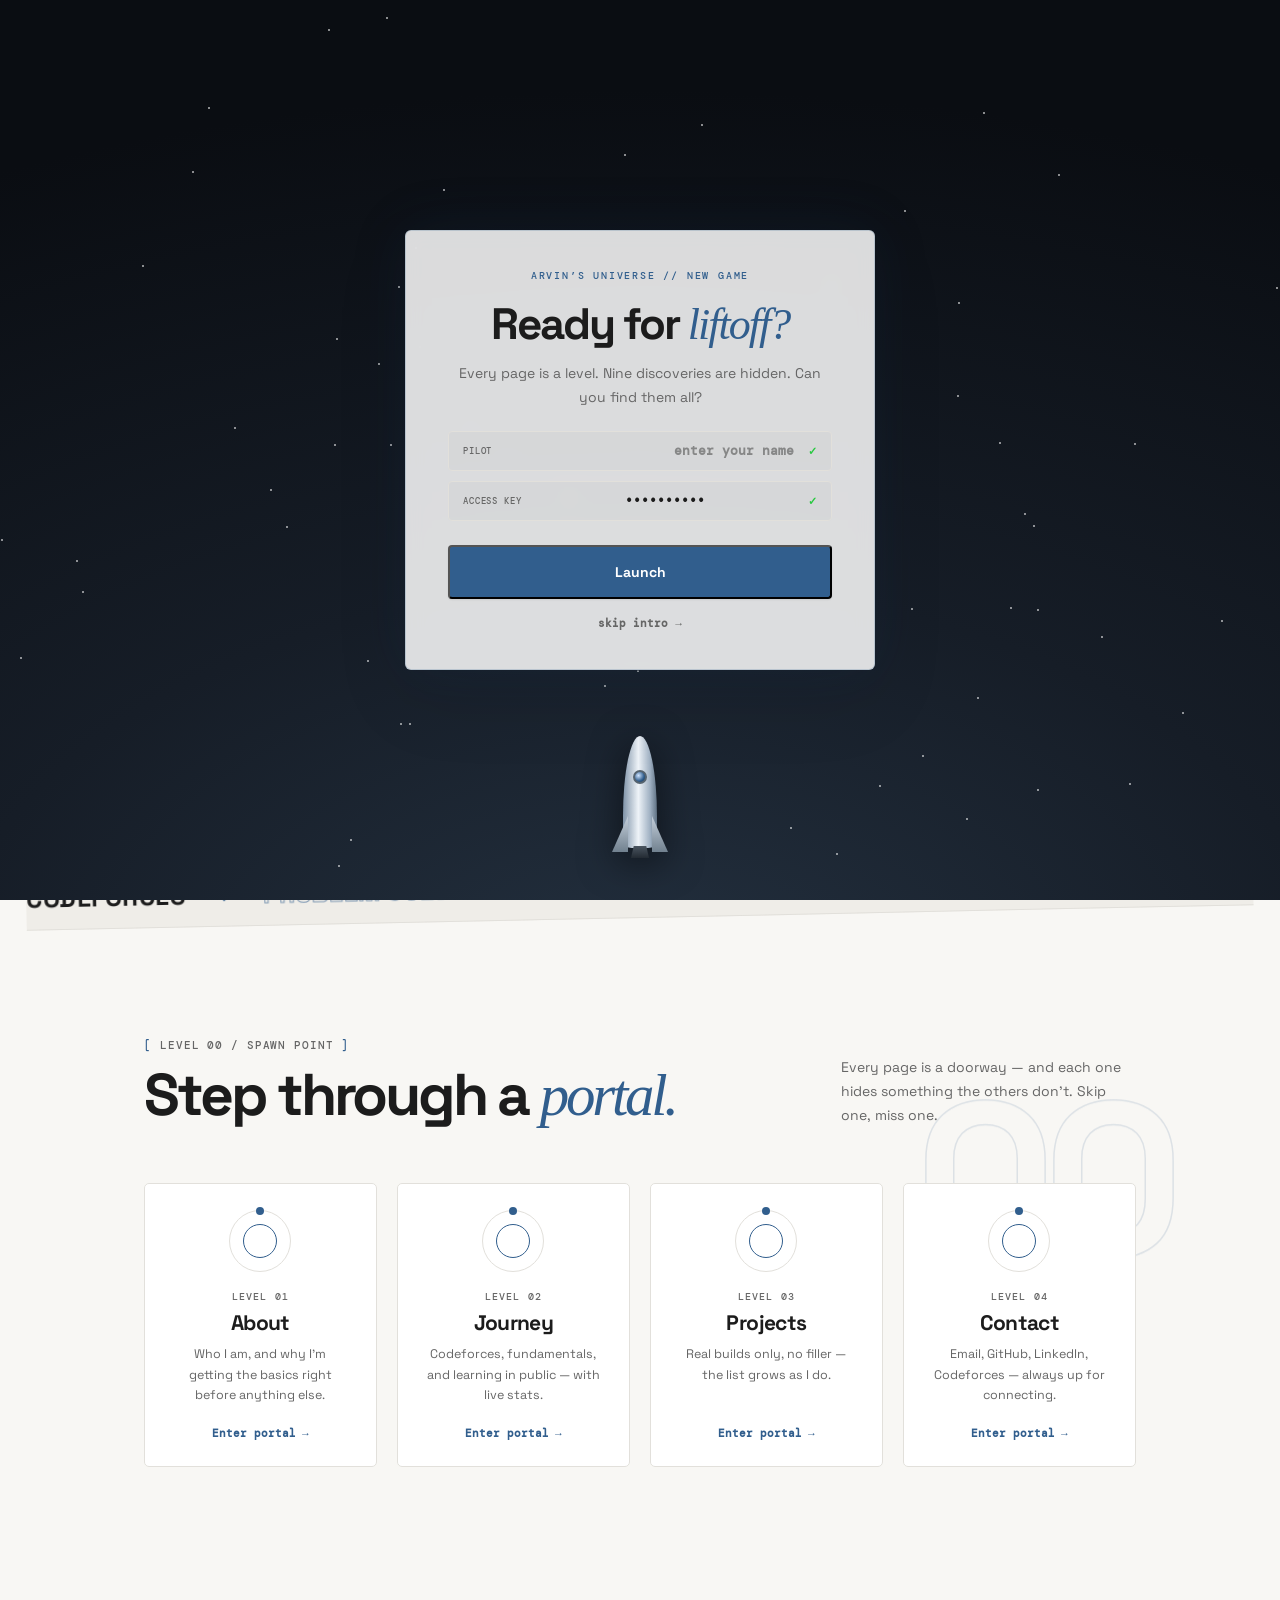
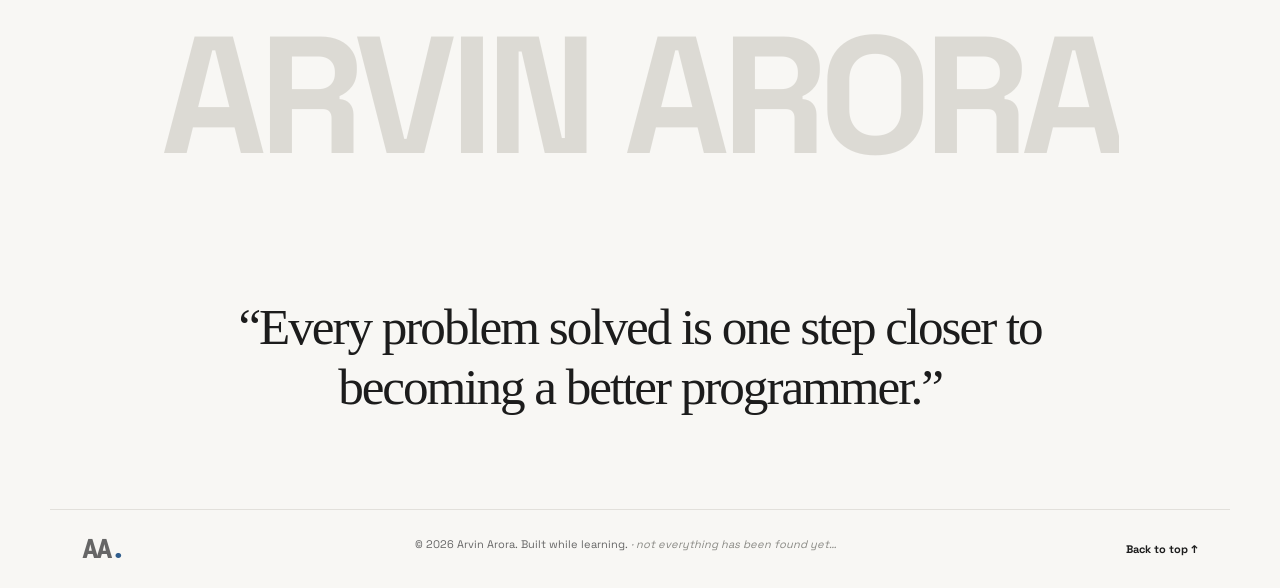
==== commit adcba107: "Unique Portfolio Website" ====
--- a/index.html
+++ b/index.html
@@ -3,21 +3,19 @@
 <head>
   <meta charset="UTF-8">
   <meta name="viewport" content="width=device-width, initial-scale=1.0">
-  <meta name="description" content="Arvin Arora — aspiring software developer at Scaler School of Technology. Competitive programming on Codeforces, a shipped React Native attendance app, and a hand-coded portfolio documenting the journey.">
-  <meta name="theme-color" content="#F4F4EF">
+  <meta name="description" content="Arvin Arora — aspiring software developer and first-year student at Scaler School of Technology, sharpening fundamentals through competitive programming on Codeforces.">
+  <meta name="theme-color" content="#f8f7f4">
   <meta property="og:type" content="website">
-  <meta property="og:title" content="Arvin Arora — Aspiring Software Developer">
-  <meta property="og:description" content="Documenting the journey: fundamentals, competitive programming, real shipped products.">
+  <meta property="og:title" content="Arvin Arora | Aspiring Software Developer">
+  <meta property="og:description" content="First-year student at Scaler School of Technology, building fundamentals one Codeforces problem at a time.">
   <meta property="og:url" content="https://arvin-arora.github.io/">
-  <meta property="og:image" content="https://arvin-arora.github.io/assets/site-hero.jpg">
-  <meta property="og:image:width" content="880">
-  <meta property="og:image:height" content="550">
-  <meta name="twitter:card" content="summary_large_image">
-  <meta name="twitter:title" content="Arvin Arora — Aspiring Software Developer">
-  <meta name="twitter:description" content="Documenting the journey: fundamentals, competitive programming, real shipped products.">
-  <meta name="twitter:image" content="https://arvin-arora.github.io/assets/site-hero.jpg">
+  <meta property="og:image" content="https://arvin-arora.github.io/assets/arvin-1.jpg">
+  <meta name="twitter:card" content="summary">
+  <meta name="twitter:title" content="Arvin Arora | Aspiring Software Developer">
+  <meta name="twitter:description" content="First-year student at Scaler School of Technology, building fundamentals one Codeforces problem at a time.">
+  <meta name="twitter:image" content="https://arvin-arora.github.io/assets/arvin-1.jpg">
   <link rel="canonical" href="https://arvin-arora.github.io/">
-  <title>Arvin Arora — Aspiring Software Developer</title>
+  <title>Arvin Arora | Aspiring Software Developer</title>
   <script type="application/ld+json">
   {
     "@context": "https://schema.org",
@@ -34,168 +32,72 @@
     ]
   }
   </script>
-  <link rel="icon" href="data:image/svg+xml,%3Csvg xmlns='http://www.w3.org/2000/svg' viewBox='0 0 64 64'%3E%3Crect width='64' height='64' rx='14' fill='%230A0A0A'/%3E%3Ctext x='32' y='42' font-family='monospace' font-size='30' font-weight='700' fill='%23C6FF00' text-anchor='middle'%3EA%3C/text%3E%3C/svg%3E">
+  <link rel="icon" href="data:image/svg+xml,%3Csvg xmlns='http://www.w3.org/2000/svg' viewBox='0 0 64 64'%3E%3Crect width='64' height='64' rx='14' fill='%23ffffff'/%3E%3Ctext x='32' y='42' font-family='monospace' font-size='30' font-weight='700' fill='%23315e8d' text-anchor='middle'%3EA%3C/text%3E%3C/svg%3E">
   <link rel="preconnect" href="https://fonts.googleapis.com">
   <link rel="preconnect" href="https://fonts.gstatic.com" crossorigin>
-  <link href="https://fonts.googleapis.com/css2?family=DM+Mono:wght@400;500&family=Space+Grotesk:wght@400;500;600;700&display=swap" rel="stylesheet" media="print" onload="this.media='all'">
-  <noscript><link href="https://fonts.googleapis.com/css2?family=DM+Mono:wght@400;500&family=Space+Grotesk:wght@400;500;600;700&display=swap" rel="stylesheet"></noscript>
-  <link rel="preload" as="image" href="assets/hero-cut.webp">
-  <link rel="stylesheet" href="style.css?v=74">
+  <link href="https://fonts.googleapis.com/css2?family=DM+Mono:wght@400;500&family=Space+Grotesk:wght@400;500;600;700&display=swap" rel="stylesheet">
+  <link rel="stylesheet" href="style.css?v=52">
 </head>
 <body>
-  <a class="skip-link" href="#home">Skip to content</a>
-  <div class="topo" id="topoLayer" aria-hidden="true"></div>
-  <span class="scroll-progress" id="scrollProgress" aria-hidden="true"></span>
+  <div class="entry-screen" id="entryScreen">
+    <div class="entry-stars" id="entryStars" aria-hidden="true"></div>
+    <div class="entry-card">
+      <p class="entry-eyebrow">ARVIN’S UNIVERSE // NEW GAME</p>
+      <h2>Ready for <em>liftoff?</em></h2>
+      <p class="entry-sub">Every page is a level. Nine discoveries are hidden. Can you find them all?</p>
+      <div class="entry-field entry-name"><small>PILOT</small><input id="pilotName" type="text" maxlength="24" placeholder="enter your name" autocomplete="off" aria-label="Your name"><span class="ok">✓</span></div>
+      <div class="entry-field"><small>ACCESS KEY</small><b>••••••••••</b><span class="ok">✓</span></div>
+      <button class="button button-primary entry-btn" id="entryBtn" type="button">Launch</button>
+      <button class="entry-skip" id="entrySkip" type="button">skip intro →</button>
+    </div>
+    <div class="entry-rocket" aria-hidden="true"><div class="r-body"><span class="r-window"></span></div><div class="r-fin r-fin-l"></div><div class="r-fin r-fin-r"></div><div class="r-nozzle"></div><div class="r-flame"><i></i><i></i></div></div>
+  </div>
+  <canvas id="bgCanvas" aria-hidden="true"></canvas>
+  <div class="ambient" aria-hidden="true"><i></i><i></i><i></i></div>
+  <div class="cursor-dot" id="cursorDot" aria-hidden="true"></div>
+  <div class="cursor-ring" id="cursorRing" aria-hidden="true"></div>
   <header class="site-header" id="siteHeader">
     <a class="brand" href="#home" aria-label="Arvin Arora home">A<i>rvin&nbsp;</i>A<i>rora</i><span>.</span></a>
-    <nav aria-label="Main navigation"><a href="#journey" data-nav="journey">Journey</a><a href="#projects" data-nav="projects">Builds</a><a href="hostel-app.html">The App</a><a href="#contact" data-nav="contact">Contact</a></nav>
-    <a class="enquiries" href="mailto:aroraarvin8@gmail.com">say hello</a>
-    <button class="menu-btn" id="menuBtn" type="button" aria-label="Open menu" aria-expanded="false" aria-controls="mobileMenu"><span></span><span></span></button>
+    <div class="header-right">
+      <nav aria-label="Main navigation"><a href="about.html">About</a><a href="journey.html">Journey</a><a href="projects.html">Projects</a><a href="contact.html">Contact</a></nav>
+      <button class="music-toggle" id="musicToggle" type="button" aria-label="Play background music" aria-pressed="false" title="Ambient music"><span class="eq"><i></i><i></i><i></i></span></button>
+    </div>
+    <div class="progress-bar" id="progressBar" aria-hidden="true"></div>
   </header>
-  <div class="mobile-menu" id="mobileMenu" hidden>
-    <nav aria-label="Mobile navigation">
-      <a href="#journey">Journey</a>
-      <a href="#projects">Builds</a>
-      <a href="hostel-app.html">The App</a>
-      <a href="#contact">Contact</a>
-    </nav>
-    <a class="mm-cta" href="mailto:aroraarvin8@gmail.com">Say hello <i class="ar">↗</i></a>
-  </div>
   <main>
-    <section class="hero light-ink" id="home" data-bg="#F4F4EF">
-      <div class="hero-sticky">
-        <div class="hero-inner">
-          <p class="hero-kicker">Aspiring Software Developer · Scaler School of Technology</p>
-          <h1 aria-label="Arvin Arora"><span class="hline"><span class="name-first">Arvin&nbsp;</span><span class="name-last">Arora</span></span></h1>
+    <section class="hero" id="home">
+      <div class="aurora" aria-hidden="true"><i></i><i></i><i></i></div>
+      <div class="hero-photo" aria-hidden="true"><img src="assets/arvin-1.jpg" alt="" loading="lazy" onerror="this.parentElement.style.display='none'"></div>
+      <div class="hero-copy">
+        <p class="eyebrow hero-in" style="--d:0s"><span></span> Currently: building the foundation</p>
+        <h1 class="hero-in" style="--d:.1s" aria-label="Hey, I’m Arvin — an aspiring Software Developer.">Hey, I’m <span class="glitch" data-text="Arvin">Arvin</span> —<br>an Aspiring<br><span class="type-slot"><span id="typeText">Software Developer.</span><span class="type-caret" aria-hidden="true"></span></span></h1>
+        <p class="hero-description hero-in" style="--d:.22s">First-year student at Scaler School of Technology, sharpening my fundamentals through consistent problem-solving and competitive programming.</p>
+        <div class="hero-actions hero-in" style="--d:.32s"><a class="button button-primary" href="journey.html">Explore my journey <span aria-hidden="true">→</span></a><a class="text-link" href="contact.html">Get in touch <span aria-hidden="true">↗</span></a></div>
+        <div class="hero-stats hero-in" style="--d:.42s">
+          <div class="stat-chip"><b>Year 1</b><span>Scaler School of Tech</span></div>
+          <div class="stat-chip"><b id="heroCfCount">—</b><span>Solved on Codeforces</span></div>
+          <div class="stat-chip flip-chip"><b>01</b><span class="flip-label"><i class="fl-a">Project built</i><i class="fl-b">vibe coded ✨</i></span></div>
         </div>
-        <div class="hero-photo" aria-hidden="true">
-          <img src="assets/hero-cut.webp" width="1000" height="953" alt="" onerror="this.src='assets/arvin-1.jpg'">
-          <span class="sig-real"><span class="sig-ink"></span></span>
-        </div>
-        <svg class="dome" id="heroDome" viewBox="0 0 400 190" aria-hidden="true">
-          <g class="dome-idle">
-            <path class="d-solid" d="M30 182 A170 166 0 0 1 370 182" pathLength="100"/>
-            <path class="d-soft" d="M74 182 A126 126 0 0 1 326 182" pathLength="100"/>
-            <path class="d-soft" d="M126 182 A74 78 0 0 1 274 182" pathLength="100"/>
-            <circle class="d-node" cx="200" cy="16" r="3.5"/>
-          </g>
-        </svg>
-        <a class="next-card" href="#journey" aria-label="On the grind — live Codeforces count and Scaler SST">
-          <small>On the grind</small>
-          <svg viewBox="0 0 120 36" aria-hidden="true"><path d="M6 28 C 28 6, 44 32, 64 16 S 100 8, 114 22" pathLength="100"/></svg>
-          <b><span class="cf-count">89+</span> solved</b>
-          <span class="nc-div"></span>
-          <em>Scaler SST<br>since 2026</em>
-        </a>
-        <span class="scroll-cue">Scroll <i class="scroll-meter" aria-hidden="true"><b></b></i></span>
+        <p class="whisper hero-in" style="--d:.52s">9 discoveries are hidden across this site — the counter up top keeps score.</p>
+      </div>
+      <div class="hero-art hero-in" style="--d:.18s" aria-hidden="true"><div class="orbit orbit-one"></div><div class="orbit orbit-two"></div><div class="terminal"><div class="terminal-bar"><i></i><i></i><i></i><span>arvin@sst — bash</span></div><div class="terminal-body" id="termBody"></div></div><div class="floating-card card-code"><span>&lt;/&gt;</span><small>learning by doing</small></div><div class="floating-card card-dot"><i></i><small>open to learning</small></div></div>
+      <div class="scroll-hint" aria-hidden="true"><b></b>SCROLL TO EXPLORE</div>
+    </section>
+    <div class="marquee" aria-hidden="true"><div class="marquee-track"><span>Codeforces</span><i>◆</i><span class="outline">Problem Solving</span><i>◆</i><span>Web Development</span><i>◆</i><span class="outline">Algorithms</span><i>◆</i><span>Data Structures</span><i>◆</i><span class="outline">Fundamentals</span><i>◆</i><span>Codeforces</span><i>◆</i><span class="outline">Problem Solving</span><i>◆</i><span>Web Development</span><i>◆</i><span class="outline">Algorithms</span><i>◆</i><span>Data Structures</span><i>◆</i><span class="outline">Fundamentals</span><i>◆</i></div></div>
+    <section class="explore section" id="explore" data-ghost="00">
+      <div class="section-heading reveal"><div><p class="section-label">LEVEL 00 / SPAWN POINT</p><h2>Step through a <em>portal.</em></h2></div><p>Every page is a doorway — and each one hides something the others don’t. Skip one, miss one.</p></div>
+      <div class="explore-grid">
+        <a class="portal-card reveal" href="about.html"><span class="portal-ring-mini" aria-hidden="true"></span><span class="pc-num">LEVEL 01</span><h3>About</h3><p>Who I am, and why I’m getting the basics right before anything else.</p><span class="pc-go">Enter portal <i>→</i></span></a>
+        <a class="portal-card reveal" href="journey.html"><span class="portal-ring-mini" aria-hidden="true"></span><span class="pc-num">LEVEL 02</span><h3>Journey</h3><p>Codeforces, fundamentals, and learning in public — with live stats.</p><span class="pc-go">Enter portal <i>→</i></span></a>
+        <a class="portal-card reveal" href="projects.html"><span class="portal-ring-mini" aria-hidden="true"></span><span class="pc-num">LEVEL 03</span><h3>Projects</h3><p>Real builds only, no filler — the list grows as I do.</p><span class="pc-go">Enter portal <i>→</i></span></a>
+        <a class="portal-card reveal" href="contact.html"><span class="portal-ring-mini" aria-hidden="true"></span><span class="pc-num">LEVEL 04</span><h3>Contact</h3><p>Email, GitHub, LinkedIn, Codeforces — always up for connecting.</p><span class="pc-go">Enter portal <i>→</i></span></a>
       </div>
     </section>
-
-    <div class="marquee" aria-hidden="true"><div class="marquee-track"><span>Scaler SST since 2026</span><i>◆</i><span class="outline">Codeforces</span><i>◆</i><span>Problem Solving</span><i>◆</i><span class="outline">Data Structures</span><i>◆</i><span>Web Development</span><i>◆</i><span class="outline">Fundamentals First</span><i>◆</i><span>Scaler SST since 2026</span><i>◆</i><span class="outline">Codeforces</span><i>◆</i><span>Problem Solving</span><i>◆</i><span class="outline">Data Structures</span><i>◆</i><span>Web Development</span><i>◆</i><span class="outline">Fundamentals First</span><i>◆</i></div></div>
-
-    <section class="statement" data-bg="#23271B">
-      <p class="st-label reveal">Scaler SST since 2026</p>
-      <h2 class="st-title reveal">Redefining <em>basics</em>, fighting for <em>rating</em>, bringing it all in all ways. Defining a <em>legacy</em> in code on and off the <em>screen</em>.</h2>
-    </section>
-
-    <section class="section msgfrom light-ink" data-bg="#F4F4EF">
-      <p class="section-label reveal">Message from Arvin</p>
-      <div class="mf-grid">
-        <figure class="mf-photo reveal"><img src="assets/arvin-14.webp" width="1179" height="663" alt="Arvin Arora on the road" loading="lazy" decoding="async"><figcaption>On the road, 2026</figcaption></figure>
-        <div class="mf-copy reveal">
-          <p class="mf-quote">“Start small, stay <em>consistent</em> — the problems, the reps and the roadmap all <em>compound</em>.”</p>
-          <span class="mf-sig sig-ink" aria-hidden="true"></span>
-        </div>
-      </div>
-    </section>
-
-    <section class="offclock light-ink" id="offclock" aria-label="Off the clock" data-bg="#F4F4EF">
-      <div class="oc-sticky">
-        <h2 class="oc-head">Off the clock</h2>
-        <p class="oc-sub">the four gears</p>
-        <div class="oc-gears"><span>Driving</span><i>·</i><span>Gym</span><i>·</i><span>Code</span><i>·</i><span>Punjabi Beats</span></div>
-        <div class="oc-fan" id="ocFan" role="group" aria-label="Photos of Arvin off the clock">
-          <figure class="fan-card"><img src="assets/arvin-4.webp" width="640" height="799" alt="Arvin Arora" loading="lazy" decoding="async"><figcaption>Suited up, 2026</figcaption></figure>
-          <figure class="fan-card"><img src="assets/arvin-7.webp" width="640" height="800" alt="Arvin Arora" loading="lazy" decoding="async"><figcaption>Game zone, 2026</figcaption></figure>
-          <figure class="fan-card"><img src="assets/arvin-13.webp" width="640" height="960" alt="Arvin Arora in the mountains" loading="lazy" decoding="async"><figcaption>The mountains, 2026</figcaption></figure>
-          <figure class="fan-card mid"><img src="assets/arvin-12.webp" width="640" height="960" alt="Arvin Arora" loading="lazy" decoding="async"><figcaption>Cafe days, 2026</figcaption></figure>
-          <figure class="fan-card"><img src="assets/arvin-10.webp" width="640" height="959" alt="Arvin Arora on his Royal Enfield" loading="lazy" decoding="async"><figcaption>The Enfield, 2026</figcaption></figure>
-          <figure class="fan-card"><img src="assets/arvin-6.webp" width="640" height="800" alt="Arvin Arora" loading="lazy" decoding="async"><figcaption>Portrait, 2026</figcaption></figure>
-          <figure class="fan-card"><img src="assets/arvin-5.webp" width="627" height="784" alt="Arvin Arora" loading="lazy" decoding="async"><figcaption>Off day, 2026</figcaption></figure>
-        </div>
-        <em class="oc-cue" aria-hidden="true">keep scrolling ↓</em>
-      </div>
-    </section>
-
-    <section class="section" id="journey" data-bg="#0A0A0A">
-      <p class="section-label reveal">The Journey</p>
-      <h2 class="reveal">The Road<br>So Far.</h2>
-      <p class="section-intro reveal">No shortcuts, no filler — the honest record of the run. Milestones marked done are done; the rest are what comes next.</p>
-      <div class="roadmap-rows">
-        <div class="rm-row done reveal"><div class="rm-year">2026</div><div class="rm-body"><h3>Spawned at Scaler SST</h3><p>Started the computer-science journey — Year 1, fundamentals first.</p></div><span class="rm-tag">Done</span></div>
-        <div class="rm-row done reveal"><div class="rm-year">02<small>2026</small></div><div class="rm-body"><h3><span class="cf-count">89+</span> Codeforces Problems</h3><p>Daily problem-solving as Arvin2417 — this count updates live from the Codeforces API on every visit.</p></div><span class="rm-tag">Live</span></div>
-        <div class="rm-row done reveal"><div class="rm-year">03<small>2026</small></div><div class="rm-body"><h3>Hostel Attendance App</h3><p>First real product shipped end-to-end — face verification, GPS geofencing, Wi-Fi checks, own backend.</p></div><span class="rm-tag">Shipped</span></div>
-        <div class="rm-row done reveal"><div class="rm-year">04<small>2026</small></div><div class="rm-body"><h3>This Website</h3><p>Hand-written HTML, CSS and JavaScript — no frameworks, no libraries, no build step.</p></div><span class="rm-tag">Shipped</span></div>
-        <div class="rm-row next reveal"><div class="rm-year">Next</div><div class="rm-body"><h3>First Rated Contests</h3><p>Stepping into rated Codeforces rounds once the foundations hold.</p></div><span class="rm-tag">Up next</span></div>
-        <div class="rm-row next reveal"><div class="rm-year">Next</div><div class="rm-body"><h3>Frameworks &amp; Bigger Builds</h3><p>React, and projects with real users.</p></div><span class="rm-tag">Queued</span></div>
-        <div class="rm-row next reveal"><div class="rm-year">Soon</div><div class="rm-body"><h3>Internship-Ready</h3><p>The boss level — reached one problem at a time.</p></div><span class="rm-tag">The goal</span></div>
-      </div>
-      <div class="split">
-        <div class="split-card reveal"><div class="split-visual"><img src="assets/arvin-4.webp" alt="" loading="lazy" decoding="async"></div><span class="ghost">01</span><h3>On the<br>Grind</h3><p>Competitive programming and the core concepts everything else gets built on.</p><div class="stat-grid">
-          <div class="stat"><b><i class="live-dot" aria-hidden="true"></i><span class="cf-count">89+</span></b><small>problems solved · live</small></div>
-          <div class="stat"><b><span class="count-num" data-target="15">15</span> days</b><small>best solving streak</small></div>
-          <div class="stat"><b>DSA</b><small>current focus</small></div>
-          <div class="stat"><b>Arvin2417</b><small>codeforces handle</small></div>
-        </div><a class="text-link" href="https://codeforces.com/profile/Arvin2417" target="_blank" rel="noopener">view codeforces <i class="ar">↗</i></a></div>
-        <div class="split-card reveal"><div class="split-visual"><img src="assets/arvin-10.webp" alt="" loading="lazy" decoding="async"></div><span class="ghost">02</span><h3>Off the<br>Grind</h3><p>Learning by building — real projects only, each one shipped and live.</p><ul>
-          <li>Hostel Attendance App<b>React Native · own backend</b></li>
-          <li>This website<b>Hand-coded · no frameworks</b></li>
-          <li>Next build<b>In the works</b></li>
-        </ul><a class="text-link" href="#projects">view the builds ↓</a></div>
-      </div>
-    </section>
-
-    <figure class="photo-strip" aria-label="Arvin Arora" data-bg="#0A0A0A"><img src="assets/arvin-2.webp" width="1179" height="516" alt="Arvin Arora" loading="lazy" decoding="async"></figure>
-
-    <section class="section light-ink" id="projects" data-bg="#F4F4EF">
-      <p class="section-label reveal">Projects</p>
-      <h2 class="reveal">Builds.</h2>
-      <p class="section-intro reveal">Real builds only, no filler — this list grows as I do.</p>
-      <div class="gallery">
-        <a class="g-card reveal" href="hostel-app.html"><span class="g-tag">Case study</span><div class="g-visual gv-app"><img class="gv-shot" src="assets/app-card.webp" width="520" height="1070" alt="Hostel Attendance App home screen" loading="lazy" decoding="async"><img class="gv-logo" src="assets/hostel-logo.jpeg" alt="" loading="lazy" decoding="async"></div><span class="g-year">2026 · React Native + Node</span><h3>Hostel Attendance App</h3><p>Attendance that can’t be faked — face, location, network and device all have to agree. Includes a live in-browser demo of the real check-in flow.</p><span class="text-link">experience the app <i class="ar r">→</i></span></a>
-        <a class="g-card reveal" href="https://github.com/arvin-arora/arvin-arora.github.io" target="_blank" rel="noopener"><span class="g-tag">Source</span><div class="g-visual"><img class="site-shot" src="assets/site-hero.jpg" width="880" height="550" alt="The hero screen of this website" loading="lazy" decoding="async"></div><span class="g-year">2026 · HTML + CSS + JS</span><h3>This Website</h3><p>The site you’re on — hand-written front end with live Codeforces data, designed and rebuilt in public.</p><span class="text-link">view the code <i class="ar">↗</i></span></a>
-        <div class="g-card coming reveal"><span class="g-tag">Loading</span><div class="g-visual"><span class="glyph">+</span></div><span class="g-year">Next</span><h3>Next Build</h3><p>In the works — fueled by fundamentals and a growing problem count.</p></div>
-      </div>
-      <div class="toolkit">
-        <p class="section-label reveal" style="margin-top:110px">Toolkit</p>
-        <div class="toolkit-row reveal"><span>C++</span><span>JavaScript</span><span>HTML</span><span>CSS</span><span>React Native</span><span>TypeScript</span><span>Node.js</span><span>Docker</span><span>Git</span></div>
-        <p class="toolkit-note reveal">Every tool here has shipped in a real build — the app, its backend, or this site. No résumé padding.</p>
-      </div>
-    </section>
-
-    <figure class="photo-strip" aria-label="Arvin Arora" data-bg="#0A0A0A"><img src="assets/arvin-3.webp" width="982" height="430" alt="Arvin Arora" loading="lazy" decoding="async"></figure>
-
-    <section class="namewall" aria-label="Arvin Arora" data-bg="#0A0A0A"><h2 class="scroll-name" id="scrollName">ARVIN&nbsp;ARORA</h2></section>
-
-    <section class="outro" id="contact" data-bg="#23271B">
-      <span class="outro-sig reveal" aria-hidden="true"><span class="sig-ink"></span></span>
-      <h2 class="outro-title reveal">Always <em>chasing</em><br>the next <em>problem.</em></h2>
-      <div class="outro-photo" aria-hidden="true"><img src="assets/arvin-8.webp" width="840" height="1050" alt="" loading="lazy" decoding="async"></div>
-      <p class="outro-refrain reveal">scaler school of technology · since 2026</p>
-      <div class="outro-cols">
-        <div class="outro-col reveal"><h3>Pages</h3><a href="#home">Home</a><a href="#journey">Journey</a><a href="#projects">Builds</a><a href="hostel-app.html">The App</a></div>
-        <div class="outro-col reveal"><h3>Follow on</h3><a href="https://github.com/arvin-arora" target="_blank" rel="noopener">GitHub</a><a href="https://www.linkedin.com/in/arvin-arora-0bb939426/" target="_blank" rel="noopener">LinkedIn</a><a href="https://codeforces.com/profile/Arvin2417" target="_blank" rel="noopener">Codeforces</a><a href="mailto:aroraarvin8@gmail.com">Email</a></div>
-      </div>
-      <div class="outro-partners reveal"><span>C++</span><span>JavaScript</span><span>React Native</span><span>TypeScript</span><span>Node.js</span><span>PostgreSQL</span><span>Docker</span><span>Git</span></div>
-      <a class="outro-cta" href="mailto:aroraarvin8@gmail.com">Say hello <i class="ar">↗</i></a>
-    </section>
+    <section class="namewall section" aria-label="Arvin Arora"><h2 class="scroll-name" id="scrollName">ARVIN&nbsp;ARORA</h2></section>
+    <section class="quote section"><p class="reveal">“Every problem solved is one step closer to becoming a better programmer.”</p></section>
   </main>
-
-  <footer class="foot-lime">
-    <span>© 2026 Arvin Arora. All rights reserved.</span>
-    <span>Hand-coded · no frameworks</span>
-    <a href="#home">Back to top ↑</a>
-  </footer>
-  <script src="script.js?v=74"></script>
+  <footer><a class="brand" href="#home">AA<span>.</span></a><p>© 2026 Arvin Arora. Built while learning. <span class="whisper-inline">· not everything has been found yet…</span></p><a href="#home">Back to top ↑</a></footer>
+  <div class="portal-overlay" id="portalOverlay" aria-hidden="true"><div class="iris"></div><div class="ring"></div></div>
+  <script src="script.js?v=37"></script>
 </body>
 </html>
--- a/style.css
+++ b/style.css
@@ -1,379 +1,746 @@
-/* ARVIN ARORA — editorial one-pager, design language inspired by landonorris.com */
 :root{
-  --background:#0A0A0A;
-  --surface:#141517;
-  --text:#F5F5F4;
-  --text-secondary:#9A9A98;
-  --accent:#C6FF00;
-  --accent-hover:#A8D900;
-  --border:#232323;
+  --background:#F8F7F4;
+  --surface:#FFFFFF;
+  --text:#1C1C1C;
+  --text-secondary:#666666;
+  --accent:#315E8D;
+  --accent-hover:#244A70;
+  --border:#E2E0DB;
+  /* internal aliases used throughout this stylesheet */
   --bg:var(--background);
+  --bg-soft:#EFEDE8;
+  --surface-2:#F1EFEA;
   --muted:var(--text-secondary);
   --line:var(--border);
+  --accent-2:var(--accent);
+  --accent-3:#7EA6C9;
   --serif:Georgia,'Times New Roman',serif;
 }
 *{box-sizing:border-box}
 html{scroll-behavior:smooth}
-body{margin:0;background:#F4F4EF;color:var(--text);font-family:'Space Grotesk',Arial,sans-serif;-webkit-font-smoothing:antialiased;text-rendering:optimizeLegibility;overflow-x:hidden}
-
-/* ---------- topographic contour layer (the grey line design on white) ---------- */
-.topo{position:fixed;inset:0;z-index:0;pointer-events:none;opacity:0;background-image:url("data:image/svg+xml,%3Csvg xmlns='http://www.w3.org/2000/svg' width='900' height='900' viewBox='0 0 900 900'%3E%3Cg fill='none' stroke='%23DBD9CD' stroke-width='1.2'%3E%3Cpath d='M130 210 C90 140 150 60 260 70 C370 80 430 150 400 230 C370 310 240 340 170 300 C120 270 150 250 130 210 Z'/%3E%3Cpath d='M160 200 C130 150 180 100 260 108 C340 116 385 165 360 222 C335 279 240 300 190 270 C155 248 175 235 160 200 Z'/%3E%3Cpath d='M190 195 C170 160 205 128 262 134 C319 140 348 175 330 213 C312 251 245 264 213 242 C190 226 200 218 190 195 Z'/%3E%3Cpath d='M620 640 C580 560 660 480 760 500 C860 520 900 610 850 680 C800 750 660 720 620 640 Z'/%3E%3Cpath d='M650 630 C620 570 680 515 755 530 C830 545 858 610 820 662 C782 714 680 690 650 630 Z'/%3E%3Cpath d='M-40 620 C60 560 180 640 300 600 C420 560 460 640 560 620'/%3E%3Cpath d='M420 60 C520 20 640 100 760 60 C830 37 880 80 940 60'/%3E%3Cpath d='M40 860 C140 820 260 880 380 850 C480 825 540 870 640 850'/%3E%3C/g%3E%3C/svg%3E");background-size:900px 900px}
+body{margin:0;background:var(--bg);color:var(--text);font-family:'Space Grotesk',Arial,sans-serif;overflow-x:hidden;-webkit-font-smoothing:antialiased;-moz-osx-font-smoothing:grayscale;text-rendering:optimizeLegibility}
 a{color:inherit;text-decoration:none}
-img{max-width:100%;display:block}
-::selection{background:var(--accent);color:#0a0a0a}
+::selection{background:var(--accent);color:#ffffff}
 ::-webkit-scrollbar{width:10px}
 ::-webkit-scrollbar-track{background:var(--bg)}
-::-webkit-scrollbar-thumb{background:#262626;border-radius:6px}
-::-webkit-scrollbar-thumb:hover{background:#3a3a3a}
+::-webkit-scrollbar-thumb{background:#e2e0db;border-radius:3px}
+::-webkit-scrollbar-thumb:hover{background:#7ea6c9}
 a:focus-visible,button:focus-visible{outline:2px solid var(--accent);outline-offset:3px}
-.light-ink a:focus-visible,.site-header.on-light a:focus-visible,.site-header.on-light button:focus-visible{outline-color:#101010}
-.skip-link{position:fixed;top:-60px;left:16px;z-index:100;background:#0a0a0a;color:#fff;font:600 12px 'DM Mono',monospace;padding:12px 18px;transition:top .2s ease}
-.skip-link:focus{top:12px}
-.scroll-progress{position:fixed;top:0;left:0;height:2px;width:0;background:var(--accent);z-index:60;pointer-events:none}
-/* subtle desktop cursor ring — injected by JS on pointer:fine only */
-.cur-ring{position:fixed;left:0;top:0;width:26px;height:26px;margin:-13px 0 0 -13px;border:1.5px solid #fff;border-radius:50%;pointer-events:none;z-index:70;mix-blend-mode:difference;transition:width .25s ease,height .25s ease,margin .25s ease,opacity .3s ease;will-change:transform;opacity:0}
-.cur-ring.show{opacity:1}
-.cur-ring.grow{width:44px;height:44px;margin:-22px 0 0 -22px}
-/* animated arrows inside links */
-.ar{display:inline-block;font-style:normal;transition:transform .25s cubic-bezier(.22,1,.36,1)}
-a:hover .ar,.g-card:hover .ar{transform:translate(3px,-3px)}
-a:hover .ar.r,.g-card:hover .ar.r{transform:translateX(4px)}
-.enquiries:active,.outro-cta:active{transform:translateY(0) scale(.97)}
-.text-link:active{transform:translateY(1px)}
-
-/* ---------- header ---------- */
-.site-header{position:fixed;top:0;left:0;right:0;z-index:50;display:flex;align-items:center;justify-content:space-between;padding:0 40px;min-height:76px;background:linear-gradient(180deg,#0a0a0acc,transparent);transition:background .4s ease,min-height .4s ease}
-.site-header.is-scrolled{min-height:60px;background:#0a0a0af2;border-bottom:1px solid var(--line)}
-.brand{display:inline-flex;align-items:baseline;white-space:pre;font:700 22px 'DM Mono',monospace;letter-spacing:-1px}
-.brand span{color:var(--accent)}
+
+/* fixed chrome */
+.progress-bar{position:absolute;bottom:-1px;left:0;height:3px;width:100%;z-index:60;border-radius:0 2px 2px 0;background:var(--accent-2);box-shadow:0 0 14px #315e8d66;transform:scaleX(0);transform-origin:left;transition:transform .12s linear}
+#bgCanvas{position:fixed;inset:0;z-index:0;pointer-events:none;opacity:.6}
+.cursor-dot,.cursor-ring{display:none;position:fixed;top:0;left:0;border-radius:50%;pointer-events:none;z-index:100;transform:translate(-50%,-50%)}
+body.has-cursor .cursor-dot,body.has-cursor .cursor-ring{display:block}
+.cursor-dot{width:6px;height:6px;background:var(--accent)}
+.cursor-ring{width:34px;height:34px;border:1.5px solid #315e8d66;transition:width .25s ease,height .25s ease,border-color .25s ease}
+.cursor-ring.is-hover{width:54px;height:54px;border-color:#315e8daa}
+
+/* layout shells */
+.site-header,main,footer{max-width:1180px;margin:auto}
+main,footer{position:relative;z-index:2}
+
+/* header */
+.site-header{position:sticky;top:0;z-index:20;min-height:88px;padding:0 32px;display:flex;align-items:center;justify-content:space-between;background:#1c1c1cf0;color:#f8f7f4;backdrop-filter:blur(6px);-webkit-backdrop-filter:blur(6px);border-bottom:1px solid transparent;transition:min-height .5s cubic-bezier(.22,1,.36,1),background-color .5s ease,border-color .5s ease,box-shadow .5s ease,backdrop-filter .5s ease}
+.site-header.is-scrolled{min-height:64px;background:#1c1c1cfb;backdrop-filter:blur(16px);-webkit-backdrop-filter:blur(16px);border-bottom-color:#315e8d;box-shadow:0 12px 34px #1c1c1c40}
+.brand{font:700 26px/1 'DM Mono',monospace;letter-spacing:-2px;display:inline-block;transition:transform .55s cubic-bezier(.34,1.56,.64,1),color .35s ease,font-size .5s cubic-bezier(.22,1,.36,1)}
+.site-header.is-scrolled .brand{font-size:22px}
+.brand:hover{transform:translateY(-2px) rotate(-3deg);color:var(--accent-2)}
+.brand span{color:var(--accent-2);display:inline-block;transition:transform .55s cubic-bezier(.34,1.56,.64,1)}
+.brand:hover span{transform:translateX(3px) scale(1.35)}
+/* brand morph: "Arvin Arora." at the top, folds into "AA." on scroll */
+.brand{display:inline-flex;align-items:baseline;white-space:pre}
 .brand i{font-style:normal;display:inline-block;overflow:hidden;max-width:3em;opacity:1;transition:max-width .5s cubic-bezier(.22,1,.36,1),opacity .3s ease .08s}
 .site-header.is-scrolled .brand i{max-width:0;opacity:0;transition:max-width .5s cubic-bezier(.22,1,.36,1),opacity .18s ease}
-nav{display:flex;gap:28px;font-size:12px;font-weight:600;letter-spacing:.14em;text-transform:uppercase}
-nav a{position:relative;color:#cfcfcc;transition:color .3s ease}
-nav a::after{content:"";position:absolute;left:0;right:0;bottom:-6px;height:1px;background:var(--accent);transform:scaleX(0);transform-origin:right;transition:transform .4s cubic-bezier(.22,1,.36,1)}
-nav a:hover{color:#fff}
+@media(max-width:600px){.brand i{max-width:0;opacity:0}}
+.header-right{display:flex;align-items:center;gap:22px}
+nav{display:flex;gap:30px;font-size:13px;font-weight:700}
+nav a{position:relative;color:#d6d6d2;transition:color .35s ease,transform .45s cubic-bezier(.34,1.56,.64,1)}
+nav a::after{content:"";position:absolute;left:0;right:0;bottom:-6px;height:2px;background:var(--accent-2);transform:scaleX(0);transform-origin:right;transition:transform .45s cubic-bezier(.22,1,.36,1)}
+nav a:hover{color:#ffffff;transform:translateY(-2px)}
 nav a:hover::after,nav a.is-active::after{transform:scaleX(1);transform-origin:left}
-nav a.is-active{color:var(--accent)}
-.enquiries{font:700 11px 'DM Mono',monospace;letter-spacing:.1em;text-transform:uppercase;color:#0a0a0a;background:var(--accent);border-radius:12px;padding:12px 20px;transition:background .3s ease,transform .3s ease}
-.enquiries:hover{background:var(--accent-hover);transform:translateY(-2px)}
-
-/* header adapts its ink to the color world underneath */
-.site-header.on-light{background:linear-gradient(180deg,#f4f4efcc,transparent)}
-.site-header.on-light.is-scrolled{background:#f4f4eff2;border-bottom-color:#00000015}
-.site-header.on-light .brand{color:#101010}
-.site-header.on-light nav a{color:#5b5b56}
-.site-header.on-light nav a:hover{color:#101010}
-.site-header.on-light nav a.is-active{color:#5a7400}
-/* mobile menu */
-.menu-btn{display:none;flex-direction:column;justify-content:center;gap:6px;width:44px;height:44px;padding:10px;background:none;border:none;cursor:pointer;color:#fff;z-index:52}
-.site-header.on-light .menu-btn{color:#101010}
-.menu-btn span{display:block;width:100%;height:2px;background:currentColor;transition:transform .3s cubic-bezier(.22,1,.36,1)}
-.menu-btn[aria-expanded="true"] span:first-child{transform:translateY(4px) rotate(45deg)}
-.menu-btn[aria-expanded="true"] span:last-child{transform:translateY(-4px) rotate(-45deg)}
-.mobile-menu{position:fixed;inset:0;z-index:48;background:#F4F4EF;background-image:url("data:image/svg+xml,%3Csvg xmlns='http://www.w3.org/2000/svg' width='900' height='900' viewBox='0 0 900 900'%3E%3Cg fill='none' stroke='%23DBD9CD' stroke-width='1.2'%3E%3Cpath d='M130 210 C90 140 150 60 260 70 C370 80 430 150 400 230 C370 310 240 340 170 300 C120 270 150 250 130 210 Z'/%3E%3Cpath d='M620 640 C580 560 660 480 760 500 C860 520 900 610 850 680 C800 750 660 720 620 640 Z'/%3E%3Cpath d='M-40 620 C60 560 180 640 300 600 C420 560 460 640 560 620'/%3E%3C/g%3E%3C/svg%3E");background-size:900px 900px;display:flex;flex-direction:column;justify-content:center;padding:100px 32px 48px}
-.mobile-menu[hidden]{display:none!important}
-.mobile-menu nav{display:flex;flex-direction:column;gap:6px}
-.mobile-menu nav a{font-size:38px;font-weight:700;text-transform:uppercase;letter-spacing:-.02em;color:#101010;padding:10px 0;opacity:0;transform:translateY(24px)}
-.mobile-menu.open nav a{animation:mmIn .5s cubic-bezier(.22,1,.36,1) forwards}
-.mobile-menu.open nav a:nth-child(2){animation-delay:.06s}
-.mobile-menu.open nav a:nth-child(3){animation-delay:.12s}
-.mobile-menu.open nav a:nth-child(4){animation-delay:.18s}
-@keyframes mmIn{to{opacity:1;transform:translateY(0)}}
-.mm-cta{margin-top:40px;align-self:flex-start;font:700 12px 'DM Mono',monospace;letter-spacing:.12em;text-transform:uppercase;color:#0a0a0a;background:var(--accent);border-radius:12px;padding:15px 24px;opacity:0}
-.mobile-menu.open .mm-cta{animation:mmIn .5s ease .26s forwards}
-body.menu-open{overflow:hidden}
-
-/* ---------- text links (there are no buttons on this site) ---------- */
-.text-link{display:inline-block;font-size:13px;font-weight:600;letter-spacing:.1em;text-transform:uppercase;border-bottom:1px solid var(--accent);padding-bottom:4px;transition:color .3s ease,letter-spacing .3s ease}
-.text-link:hover{color:var(--accent);letter-spacing:.16em}
-
-/* ---------- hero: white topo entry — portrait, wireframe dome, real signature ---------- */
-.hero{position:relative;height:220vh;--pw:min(560px,88vw,64vh);--ph:calc(var(--pw)*.953)}
-.hero-sticky{position:sticky;top:0;height:100vh;overflow:hidden;display:flex;flex-direction:column;align-items:center;padding:112px 40px 0;isolation:isolate}
-.hero-inner{position:relative;z-index:1;text-align:center;transform-origin:center top;will-change:transform,opacity}
-.hero-kicker{margin:0 0 16px;font:600 11px 'DM Mono',monospace;letter-spacing:.28em;text-transform:uppercase;color:#2e2e29;clip-path:inset(0 0 100% 0);transform:translateY(14px)}
-.hero h1{margin:0 -40px;font-size:clamp(52px,11.4vw,215px);line-height:.88;font-weight:700;text-transform:uppercase;letter-spacing:-.035em;white-space:nowrap;text-align:center;color:#101010}
-.hero-photo{position:absolute;bottom:0;left:50%;margin-left:calc(var(--pw)/-2);width:var(--pw);z-index:2;will-change:transform;clip-path:inset(0 0 0 0)}
-.hero-photo img{width:100%;height:auto;display:block;filter:contrast(1.05) saturate(1.06) drop-shadow(0 26px 44px #0a0a0a26);transform-origin:bottom center}
-@keyframes heroZoom{from{transform:scale(1.08) translateY(38px);opacity:0}to{transform:scale(1) translateY(0);opacity:1}}
-/* the real signature — extracted ink, wiped on like it's being signed */
-.sig-real{position:absolute;z-index:3;left:50%;bottom:22px;width:min(200px,42vw);aspect-ratio:846/572;margin-left:calc(min(200px,42vw)/-2);clip-path:inset(0 100% 0 0);animation:sigWipe 1.1s cubic-bezier(.5,0,.25,1) 1.1s forwards}
-.sig-ink{display:block;width:100%;height:100%;background:#fff;-webkit-mask:url('assets/sign.png') center/contain no-repeat;mask:url('assets/sign.png') center/contain no-repeat}
-@keyframes sigWipe{to{clip-path:inset(0 0 0 0)}}
-/* wireframe crown — draws itself in and settles onto the head as you scroll */
-.dome{position:absolute;z-index:3;left:50%;bottom:calc(var(--ph) - 36px);width:calc(var(--pw)*.76);margin-left:calc(var(--pw)*-.38);height:auto;pointer-events:none;will-change:transform}
-.dome path{fill:none;stroke-linecap:round;stroke-dasharray:100;stroke-dashoffset:100}
-.dome .d-solid{stroke:#8b8b83;stroke-width:1.6}
-.dome .d-soft{stroke:#9a9a94;stroke-width:1.1}
-.dome .d-node{fill:var(--accent);stroke:#0a0a0a33;stroke-width:1;opacity:0;transform-box:fill-box;transform-origin:center;animation:nodePulse 2.2s ease-in-out infinite}
-/* ambient hero life — runs with zero interaction */
-.dome-idle{transform-origin:50% 100%;animation:domeFloat 6.5s ease-in-out infinite}
-@keyframes domeFloat{0%,100%{transform:translateY(0) rotate(-1.3deg)}50%{transform:translateY(-7px) rotate(1.3deg)}}
-@keyframes nodePulse{0%,100%{transform:scale(1)}50%{transform:scale(1.7)}}
-.hero-photo img{animation:heroZoom 1.05s cubic-bezier(.22,1,.36,1) .58s both,heroBreathe 7s ease-in-out 1.7s infinite}
-@keyframes heroBreathe{0%,100%{transform:translateY(0) scale(1)}50%{transform:translateY(-6px) scale(1.008)}}
-.topo{animation:topoDrift 90s linear infinite}
-@keyframes topoDrift{from{background-position:0 0}to{background-position:900px 450px}}
-.next-card svg path{stroke-dasharray:100;animation:squiggleRun 4.2s ease-in-out infinite}
-@keyframes squiggleRun{0%{stroke-dashoffset:100}55%,70%{stroke-dashoffset:0}100%{stroke-dashoffset:-100}}
-/* next-race style card, our real data */
-.next-card{position:absolute;z-index:3;left:40px;bottom:36px;display:flex;flex-direction:column;align-items:center;gap:7px;padding:18px 22px;border:1.6px solid #101010b3;border-radius:18px;background:#f4f4ef99;backdrop-filter:blur(4px);-webkit-backdrop-filter:blur(4px);color:#101010;text-align:center;transition:border-color .3s ease,box-shadow .3s ease;opacity:0;transform:translateY(22px) scale(.94);animation:cardIn .7s cubic-bezier(.22,1,.36,1) 1.12s forwards;will-change:transform,opacity}
-.next-card:hover{border-color:#101010;box-shadow:0 12px 28px #10101014}
-.next-card small{font:700 9px 'DM Mono',monospace;letter-spacing:.24em;text-transform:uppercase;color:#5b5b56}
-.next-card svg{width:88px;height:auto}
-.next-card svg path{fill:none;stroke:#101010;stroke-width:2;stroke-linecap:round}
-.next-card b{font-size:15px;font-weight:700;text-transform:uppercase;letter-spacing:.04em}
-.next-card b .cf-count{color:#101010;box-shadow:inset 0 -6px 0 var(--accent)}
-.nc-div{width:72%;height:1px;background:#10101033;margin:3px 0}
-.next-card em{font:600 9px 'DM Mono',monospace;font-style:normal;letter-spacing:.18em;text-transform:uppercase;color:#5b5b56;line-height:1.7}
-.scroll-cue{font:500 10px 'DM Mono',monospace;letter-spacing:.3em;color:#5b5b56;text-transform:uppercase;animation:cueFloat 2.6s ease-in-out infinite}
-.hero .scroll-cue{position:absolute;z-index:3;right:44px;bottom:44px;display:flex;align-items:center;gap:10px;opacity:0;transform:translateY(12px);animation:cueIn .65s cubic-bezier(.22,1,.36,1) 1.38s forwards,cueFloat 2.6s ease-in-out 2s infinite;will-change:transform,opacity}
-.scroll-meter{display:block;width:42px;height:2px;background:#10101025;overflow:hidden}.scroll-meter b{display:block;width:100%;height:100%;background:#101010;transform:scaleX(0);transform-origin:left}
-@keyframes cueFloat{0%,100%{transform:translateY(0)}50%{transform:translateY(-6px)}}
-.hline{display:block;overflow:hidden;padding:.08em 0}.hline span{display:inline-block;transform:translateY(112%);animation:lineUp .82s cubic-bezier(.22,1,.36,1) forwards}.hline .name-first{animation-delay:.2s}.hline .name-last{animation-delay:.32s}
-@keyframes lineUp{to{transform:translateY(0)}}
-.hero-kicker{opacity:0;animation:kickerIn .52s cubic-bezier(.22,1,.36,1) .08s forwards}
-@keyframes kickerIn{to{opacity:1;clip-path:inset(0 0 0 0);transform:translateY(0)}}
-@keyframes cardIn{to{opacity:1;transform:translateY(0) scale(1)}}
-@keyframes cueIn{to{opacity:1;transform:translateY(0)}}
-@keyframes fadeIn{to{opacity:1}}
-
-/* ---------- marquee ticker ---------- */
-.marquee{overflow:hidden;padding:16px 0;border-top:1px solid #00000018;border-bottom:1px solid #00000018}
-.marquee,.statement,.photo-strip,.outro{clip-path:inset(4vh 0);transition:clip-path 1.1s cubic-bezier(.22,1,.36,1)}
-.marquee.scene-active,.statement.scene-active,.photo-strip.scene-active,.outro.scene-active{clip-path:inset(0)}
-.marquee-track{display:flex;align-items:center;width:max-content;will-change:transform;animation:marqueeMove 30s linear infinite}
+nav a.is-active{color:#8fb8dc}
+.music-toggle{display:inline-flex;align-items:center;justify-content:center;width:38px;height:38px;border-radius:50%;border:1px solid var(--line);background:transparent;cursor:pointer;padding:0;transition:border-color .35s ease,transform .45s cubic-bezier(.34,1.56,.64,1),box-shadow .35s ease}
+.music-toggle:hover{border-color:var(--accent);transform:translateY(-2px) scale(1.06);box-shadow:0 0 16px #315e8d40}
+.eq{display:flex;align-items:flex-end;gap:2.5px;height:14px}
+.eq i{width:3px;border-radius:2px;background:#c4c4c4;transform-origin:bottom;transition:background .3s ease}
+.eq i:nth-child(1){height:7px}
+.eq i:nth-child(2){height:13px}
+.eq i:nth-child(3){height:9px}
+.music-toggle.is-playing .eq i{background:#8fb8dc;animation:eqBounce .8s ease-in-out infinite alternate}
+.music-toggle.is-playing .eq i:nth-child(2){animation-delay:.25s}
+.music-toggle.is-playing .eq i:nth-child(3){animation-delay:.5s}
+@keyframes eqBounce{from{transform:scaleY(.35)}to{transform:scaleY(1.25)}}
+
+/* hero */
+.hero{position:relative;min-height:570px;margin-top:28px;padding:80px 8% 78px;display:grid;grid-template-columns:1.15fr .85fr;align-items:center;background:var(--bg-soft);border-radius:4px;overflow:hidden;border:1px solid var(--line)}
+.hero-copy,.hero-art{position:relative;z-index:2}
+.aurora{position:absolute;inset:0;z-index:0;pointer-events:none}
+.aurora i{position:absolute;width:420px;height:420px;border-radius:50%;filter:blur(95px);opacity:.2}
+.aurora i:nth-child(1){background:var(--accent);top:-160px;left:-90px;animation:drift1 26s ease-in-out infinite alternate}
+.aurora i:nth-child(2){background:var(--accent-2);bottom:-190px;right:-60px;opacity:.14;animation:drift2 32s ease-in-out infinite alternate}
+.aurora i:nth-child(3){background:var(--accent-3);top:30%;left:45%;width:300px;height:300px;opacity:.11;animation:drift3 22s ease-in-out infinite alternate}
+@keyframes drift1{to{transform:translate(140px,90px) scale(1.2)}}
+@keyframes drift2{to{transform:translate(-120px,-80px) scale(1.15)}}
+@keyframes drift3{to{transform:translate(-90px,70px) scale(.85)}}
+.hero::after{content:"";position:absolute;inset:0;z-index:1;pointer-events:none;background:radial-gradient(560px circle at var(--mx,72%) var(--my,38%),#315e8d1a,transparent 65%)}
+.hero-photo{position:absolute;top:0;right:0;bottom:0;width:54%;z-index:0;opacity:.26;pointer-events:none;-webkit-mask-image:linear-gradient(270deg,#000 15%,transparent 85%);mask-image:linear-gradient(270deg,#000 15%,transparent 85%)}
+.hero-photo img{width:100%;height:100%;object-fit:cover;object-position:50% 12%;filter:grayscale(1) brightness(1.12) contrast(1.05) sepia(1) hue-rotate(170deg) saturate(1.3)}
+
+.eyebrow,.section-label{font:500 11px/1.4 'DM Mono',monospace;letter-spacing:.08em;color:#666666;transition:color .3s ease,letter-spacing .3s ease}
+.section-label:hover{color:var(--accent);letter-spacing:.16em}
+.eyebrow{display:flex;align-items:center;gap:9px}
+.eyebrow span{display:inline-block;width:8px;height:8px;border-radius:50%;background:var(--accent-2);animation:glowDot 2.4s ease-in-out infinite}
+@keyframes glowDot{0%,100%{box-shadow:0 0 0 0 #315e8d66}50%{box-shadow:0 0 0 7px #315e8d00}}
+
+h1,h2,h3,p{margin-top:0}
+h1,h2{letter-spacing:-.055em}
+h1{margin:20px 0;font-size:clamp(43px,5.3vw,72px);line-height:1.06;font-weight:800}
+em{font-family:var(--serif);font-weight:400}
+h1 em,h2 em{color:var(--accent-2)}
+@keyframes gradientShift{0%,100%{background-position:0% 50%}50%{background-position:100% 50%}}
+
+/* glitch name */
+.glitch{position:relative;display:inline-block;color:var(--accent)}
+.glitch::before,.glitch::after{content:attr(data-text);position:absolute;inset:0;opacity:0;pointer-events:none}
+.glitch:hover::before{opacity:.9;color:var(--accent-3);clip-path:inset(0 0 52% 0);animation:glitchShift .3s steps(2) infinite}
+.glitch:hover::after{opacity:.9;color:var(--accent-2);clip-path:inset(52% 0 0 0);animation:glitchShift .3s steps(2) infinite reverse}
+@keyframes glitchShift{0%{transform:translate(-3px,-2px)}50%{transform:translate(2px,1px)}100%{transform:translate(-2px,2px)}}
+
+/* typewriter */
+.type-slot{white-space:nowrap}
+#typeText{color:var(--text)}
+.type-caret{display:inline-block;width:.5em;height:.9em;margin-left:8px;background:var(--accent-2);vertical-align:-2px;animation:blink 1s steps(2) infinite}
+@keyframes blink{50%{opacity:0}}
+
+.hero-description{max-width:510px;font-size:15px;line-height:1.75;color:var(--muted)}
+
+.hero-stats{display:flex;gap:34px;flex-wrap:wrap;margin-top:38px}
+.stat-chip{padding-left:18px;border-left:2px solid var(--accent);transition:transform .3s ease}
+.stat-chip:first-child{padding-left:0;border-left:none}
+.stat-chip:hover{transform:translateY(-4px)}
+.stat-chip b{display:block;font:800 24px/1 'DM Mono',monospace;letter-spacing:-.02em;color:var(--text);transition:color .3s ease,text-shadow .3s ease}
+.stat-chip:hover b{color:var(--accent);text-shadow:0 0 18px #315e8d66}
+.stat-chip span{display:block;margin-top:5px;font:500 10px/1 'DM Mono',monospace;letter-spacing:.06em;text-transform:uppercase;color:var(--muted);transition:color .3s ease}
+.stat-chip:hover span{color:#315e8d}
+.flip-label{position:relative;overflow:hidden}
+.flip-label i{font:inherit;font-style:normal;letter-spacing:inherit;display:block;transition:transform .45s cubic-bezier(.22,1,.36,1),opacity .3s ease}
+.flip-label .fl-b{position:absolute;inset:0;transform:translateY(120%);opacity:0;color:var(--accent-2)!important}
+.flip-chip:hover .fl-a{transform:translateY(-120%);opacity:0}
+.flip-chip:hover .fl-b{transform:translateY(0);opacity:1}
+
+.hero-actions{display:flex;align-items:center;gap:24px;margin-top:32px}
+.button{position:relative;overflow:hidden;display:inline-flex;align-items:center;gap:18px;padding:14px 18px;border-radius:4px;font-size:13px;font-weight:800}
+/* calm lift: solid blue, gentle rise with a soft shadow on hover */
+.button-primary{background:var(--accent);color:#ffffff;box-shadow:0 1px 2px #00000014;transition:transform .2s ease,box-shadow .2s ease}
+.button-primary:hover{transform:translateY(-2px);background:var(--accent-hover);box-shadow:0 8px 20px #315e8d3d}
+.button-primary:active{transform:translateY(0);box-shadow:0 3px 10px #315e8d33}
+.button-primary::before{content:none}
+.button span,.text-link span{display:inline-block;transition:transform .25s ease}
+.button:hover span{transform:translateX(3px)}
+.text-link:hover span{transform:translate(3px,3px)}
+.text-link{font-size:13px;font-weight:800;border-bottom:1px solid var(--accent);padding-bottom:3px;transition:color .25s ease,letter-spacing .25s ease}
+.text-link:hover{color:var(--accent);letter-spacing:.02em}
+.ripple{position:absolute;border-radius:50%;background:#ffffff59;transform:scale(0);animation:rippleAnim .6s ease-out forwards;pointer-events:none}
+@keyframes rippleAnim{to{transform:scale(3.2);opacity:0}}
+
+/* hero art: terminal */
+.hero-art{width:380px;height:380px;margin:auto}
+.orbit{position:absolute;border:1px solid #315e8d26;border-radius:50%}
+.orbit-one{inset:4px 0 0 4px;animation:spin 22s linear infinite}
+.orbit-two{inset:42px;transform:rotate(40deg);animation:spinReverse 16s linear infinite}
+@keyframes spin{to{transform:rotate(360deg)}}
+@keyframes spinReverse{to{transform:rotate(-360deg)}}
+.terminal{position:absolute;inset:52px 4px;display:flex;flex-direction:column;background:#08080bf0;border:1px solid #315e8d33;border-radius:5px;overflow:hidden;z-index:1;box-shadow:0 24px 60px #00000015,0 0 45px #315e8d1a;transition:transform .4s ease,box-shadow .4s ease,border-color .4s ease}
+.terminal:hover{transform:translateY(-5px);border-color:#315e8d66;box-shadow:0 30px 70px #00000018,0 0 60px #315e8d33}
+.terminal-bar{display:flex;align-items:center;gap:6px;padding:10px 12px;background:#15151b;border-bottom:1px solid #315e8d22;flex:none}
+.terminal-bar i{width:10px;height:10px;border-radius:50%;transition:transform .25s ease}
+.terminal-bar:hover i{transform:scale(1.2)}
+.terminal-bar i:nth-child(1){background:#ff5f56}
+.terminal-bar i:nth-child(2){background:#ffbd2e}
+.terminal-bar i:nth-child(3){background:#27c93f}
+.terminal-bar span{margin-left:8px;font:500 9px 'DM Mono',monospace;color:var(--muted);letter-spacing:.05em}
+.terminal-body{flex:1;padding:13px 14px;font:500 11.5px/1.95 'DM Mono',monospace;color:#d8dae2;overflow:hidden;contain:layout paint}
+.t-line{white-space:pre-wrap;word-break:break-word;min-height:1.95em}
+.t-line .t-prompt{color:var(--accent-3)}
+.t-line.out{color:var(--muted)}
+.t-line.hi{color:#34d399}
+.t-line.code{color:#d8dae2}
+.t-kw{color:var(--accent)}
+.t-str{color:var(--accent-3)}
+.t-cm{color:#8a8a85;font-style:italic}
+.t-caret{display:inline-block;width:7px;height:13px;background:#7ea6c9;vertical-align:-2px;animation:blink 1s steps(2) infinite}
+.floating-card{position:absolute;z-index:2;background:var(--surface-2);border:1px solid var(--line);box-shadow:0 10px 25px #00000080;border-radius:5px;padding:12px;animation:float 5s ease-in-out infinite;transition:transform .3s ease,box-shadow .3s ease,border-color .3s ease;cursor:default}
+.floating-card:hover{animation:none;transform:translateY(-8px) scale(1.08);box-shadow:0 18px 38px #000000b3;border-color:#315e8d66}
+@keyframes float{0%,100%{transform:translateY(0)}50%{transform:translateY(-10px)}}
+.floating-card small{display:block;margin-top:6px;color:var(--muted);font:500 8px 'DM Mono',monospace}
+.card-code{top:14px;right:0}
+.card-code span{color:var(--accent);font:700 24px 'DM Mono',monospace;display:inline-block;transition:transform .3s ease}
+.card-code:hover span{transform:rotate(-8deg) scale(1.15)}
+.card-dot{bottom:30px;left:-6px;animation-delay:1.4s}
+.card-dot i{display:block;width:25px;height:25px;border-radius:50%;background:var(--accent);transition:transform .3s ease,box-shadow .3s ease}
+.card-dot:hover i{transform:scale(1.2);box-shadow:0 0 18px #315e8d88}
+
+/* marquee */
+.marquee{position:relative;z-index:2;overflow:hidden;width:104%;margin:34px 0 0 -2%;padding:15px 0;border-top:1px solid var(--line);border-bottom:1px solid var(--line);background:var(--bg-soft);transform:rotate(-1.2deg)}
+.marquee-track{display:flex;align-items:center;width:max-content;will-change:transform;animation:marqueeMove 26s linear infinite}
 .marquee:hover .marquee-track,.marquee.offscreen .marquee-track{animation-play-state:paused}
-.marquee span,.marquee i{margin-right:38px;white-space:nowrap}
-.marquee span{font-size:22px;font-weight:700;letter-spacing:.04em;text-transform:uppercase;color:#101010}
-.marquee span.outline{color:transparent;-webkit-text-stroke:1px #10101033}
-.marquee i{color:#5a7400;font-style:normal;font-size:12px}
+.marquee span,.marquee i{margin-right:34px}
+.marquee span{font:800 25px 'Space Grotesk',sans-serif;letter-spacing:.02em;text-transform:uppercase;color:var(--text);white-space:nowrap;transition:color .3s ease}
+.marquee span:hover{color:var(--accent-2)}
+.marquee span.outline{color:transparent;-webkit-text-stroke:1px #315e8d99}
+.marquee span.outline:hover{-webkit-text-stroke:1px var(--accent-2)}
+.marquee i{color:var(--accent-2);font-style:normal;font-size:13px}
 @keyframes marqueeMove{to{transform:translateX(-50%)}}
 
-/* ---------- shared section shell ---------- */
-main{position:relative;z-index:1}
-.section{padding:130px 40px;max-width:1280px;margin:0 auto}
-.section-label{margin:0 0 18px;font:500 11px 'DM Mono',monospace;letter-spacing:.3em;text-transform:uppercase;color:var(--accent)}
-.section h2{margin:0;font-size:clamp(44px,7vw,110px);line-height:.95;font-weight:700;text-transform:uppercase;letter-spacing:-.03em}
-.section-intro{margin:26px 0 0;max-width:560px;color:var(--muted);font-size:15px;line-height:1.75}
-
-/* ---------- statement: giant mixed-type manifesto on dark olive ---------- */
-.statement{position:relative;min-height:86vh;display:flex;flex-direction:column;justify-content:center;padding:160px 40px;text-align:center;background-image:url("data:image/svg+xml,%3Csvg xmlns='http://www.w3.org/2000/svg' width='900' height='900' viewBox='0 0 900 900'%3E%3Cg fill='none' stroke='%23394130' stroke-width='1.2'%3E%3Cpath d='M130 210 C90 140 150 60 260 70 C370 80 430 150 400 230 C370 310 240 340 170 300 C120 270 150 250 130 210 Z'/%3E%3Cpath d='M160 200 C130 150 180 100 260 108 C340 116 385 165 360 222 C335 279 240 300 190 270 C155 248 175 235 160 200 Z'/%3E%3Cpath d='M620 640 C580 560 660 480 760 500 C860 520 900 610 850 680 C800 750 660 720 620 640 Z'/%3E%3Cpath d='M-40 620 C60 560 180 640 300 600 C420 560 460 640 560 620'/%3E%3Cpath d='M420 60 C520 20 640 100 760 60 C830 37 880 80 940 60'/%3E%3C/g%3E%3C/svg%3E");background-size:900px 900px}
-.st-label{margin:0 0 44px;font:600 11px 'DM Mono',monospace;letter-spacing:.3em;text-transform:uppercase;color:#8b9070}
-.st-title{max-width:1180px;margin:0 auto;font-size:clamp(38px,6.2vw,96px);line-height:1.04;font-weight:700;text-transform:uppercase;letter-spacing:-.02em;color:#E9E8DA}
-.st-title em{font-family:var(--serif);font-style:italic;font-weight:400;color:var(--accent)}
-
-/* ---------- message from arvin: photo + quote + signature ---------- */
-.mf-grid{display:grid;grid-template-columns:1.15fr 1fr;gap:64px;align-items:center;margin-top:60px}
-.mf-photo{position:relative;margin:0;overflow:hidden;border-radius:16px}
-.mf-photo img{width:100%;height:auto;display:block;transition:transform 1.2s cubic-bezier(.22,1,.36,1)}
-.mf-photo:hover img{transform:scale(1.045)}
-.mf-photo figcaption{position:absolute;left:16px;bottom:16px;font:600 9.5px 'DM Mono',monospace;letter-spacing:.16em;text-transform:uppercase;color:#fff;background:#0a0a0ab3;padding:6px 12px;border-radius:9px}
-.mf-quote{margin:0;font:400 clamp(24px,2.7vw,42px)/1.24 var(--serif);letter-spacing:-.01em;color:#101010}
-.mf-quote em{font-style:italic;color:#5a7400}
-.mf-sig{display:block;width:172px;margin-top:30px;aspect-ratio:846/572;background:#101010;transform:rotate(-6deg)}
-
-/* ---------- off the clock: pinned fan deck, dealt open by scroll ---------- */
-.offclock{position:relative;height:240vh}
-.oc-sticky{position:sticky;top:0;height:100vh;display:flex;flex-direction:column;align-items:center;justify-content:flex-start;overflow:hidden;padding:104px 20px 0}
-.oc-head{margin:0;font-size:clamp(44px,7vw,110px);line-height:.95;font-weight:700;text-transform:uppercase;letter-spacing:-.03em;color:#101010}
-.oc-sub{margin:6px 0 0;font:italic 400 clamp(26px,3.6vw,54px)/1 var(--serif);letter-spacing:-.01em;color:#5a7400}
-.oc-fan{position:relative;flex:1;width:100%;max-width:1200px;margin-top:8px}
-.fan-card{position:absolute;left:50%;bottom:-6%;margin:0;width:min(300px,56vw);aspect-ratio:2/3;margin-left:calc(min(300px,56vw)/-2);overflow:hidden;border-radius:22px;box-shadow:0 30px 70px #0a0a0a2e;border:4px solid #fff;transform-origin:50% 132%;will-change:transform}
-.fan-card img{width:100%;height:100%;object-fit:cover;object-position:50% 22%;transition:transform .5s ease}
-.fan-card:hover img{transform:scale(1.07)}
-.fan-card figcaption{position:absolute;left:50%;top:14px;transform:translateX(-50%);font:600 9.5px 'DM Mono',monospace;letter-spacing:.16em;text-transform:uppercase;color:#fff;background:#0a0a0ab3;padding:6px 12px;border-radius:9px;white-space:nowrap}
-.fan-card.mid{box-shadow:0 40px 90px #0a0a0a3d}
-/* default fan (no JS needed) — scroll finishes the deal */
-.fan-card:nth-child(1){transform:translateY(8.1%) rotate(-12.8deg);z-index:4}
-.fan-card:nth-child(2){transform:translateY(7.4%) rotate(-8.5deg);z-index:6}
-.fan-card:nth-child(3){transform:translateY(6.7%) rotate(-4.3deg);z-index:8}
-.fan-card:nth-child(4){transform:translateY(6%);z-index:10}
-.fan-card:nth-child(5){transform:translateY(6.7%) rotate(4.3deg);z-index:8}
-.fan-card:nth-child(6){transform:translateY(7.4%) rotate(8.5deg);z-index:6}
-.fan-card:nth-child(7){transform:translateY(8.1%) rotate(12.8deg);z-index:4}
-/* split-card visuals */
-.split-visual{margin:-46px -40px 28px;height:220px;overflow:hidden}
-.split-visual img{width:100%;height:100%;object-fit:cover;object-position:50% 18%;transition:transform .8s cubic-bezier(.22,1,.36,1)}
-.split-card:hover .split-visual img{transform:scale(1.05)}
-.oc-gears{display:flex;justify-content:center;align-items:center;gap:16px;flex-wrap:wrap;margin-top:20px}
-.oc-gears span{font:700 clamp(12px,1.4vw,17px) 'Space Grotesk',Arial,sans-serif;letter-spacing:.16em;text-transform:uppercase;color:#101010}
-.oc-gears i{font-style:normal;color:#5a7400}
-.oc-cue{position:absolute;right:28px;bottom:24px;z-index:20;font:600 10px 'DM Mono',monospace;font-style:normal;letter-spacing:.24em;text-transform:uppercase;color:#2e2e29;animation:cueFloat 2.6s ease-in-out infinite}
-
-/* ---------- full-bleed photo strips ---------- */
-.photo-strip{margin:0;width:100%;overflow:hidden;line-height:0}
-.photo-strip img{width:100%;height:auto;filter:contrast(1.05) saturate(1.02);transition:transform 1.4s cubic-bezier(.22,1,.36,1)}
-.photo-strip:hover img{transform:scale(1.03)}
-
-/* ---------- roadmap: career rows, giant numerals ---------- */
-.roadmap-rows{position:relative;margin-top:70px;border-top:1px solid var(--line)}
-.rm-progress{position:absolute;left:-24px;top:0;width:2px;height:0;background:var(--accent);box-shadow:0 0 12px #c6ff0066}
-.rm-row{position:relative;display:grid;grid-template-columns:220px 1fr auto;gap:40px;align-items:center;padding:44px 0;border-bottom:1px solid var(--line);transition:background .3s ease,padding-left .3s ease}
-.rm-row::before{content:"";position:absolute;left:-29px;top:50%;margin-top:-6px;width:12px;height:12px;border-radius:50%;background:#151515;border:2px solid #2c2c2c;box-sizing:border-box;transition:background .35s ease,border-color .35s ease}
-.rm-row.done::before{background:var(--accent);border-color:transparent}
-.rm-row:hover::before{border-color:var(--accent)}
-.rm-row:hover{background:#101010;padding-left:18px}
-.rm-year{font-size:clamp(40px,6vw,84px);font-weight:700;line-height:1;letter-spacing:-.03em;color:#2c2c2c;transition:color .35s ease}
-.rm-year small{display:block;margin-top:8px;font:600 10px 'DM Mono',monospace;letter-spacing:.32em;color:#4a4a44}
-.rm-row:hover .rm-year{color:var(--accent)}
-.rm-body h3{margin:0;font-size:clamp(20px,2.4vw,30px);font-weight:700;text-transform:uppercase;letter-spacing:.02em}
-.rm-body p{margin:8px 0 0;color:var(--muted);font-size:14px;line-height:1.65;max-width:560px}
-.rm-tag{font:600 10px 'DM Mono',monospace;letter-spacing:.2em;padding:8px 12px;border:1px solid var(--line);color:var(--muted);text-transform:uppercase;white-space:nowrap}
-.rm-row.done .rm-tag{color:var(--accent);border-color:#c6ff0055}
-.rm-row.next{opacity:.55}
-.rm-row.next:hover{opacity:1}
-
-/* ---------- split: on the grind / off the grind ---------- */
-.split{display:grid;grid-template-columns:1fr 1fr;gap:26px;margin-top:70px}
-.split-card{position:relative;padding:46px 40px;min-height:380px;display:flex;flex-direction:column;background:var(--surface);border:1px solid var(--line);overflow:hidden;transition:border-color .35s ease}
-.split-card:hover{border-color:var(--accent)}
-.split-card h3{margin:0;font-size:clamp(34px,4vw,58px);font-weight:700;text-transform:uppercase;letter-spacing:-.02em;line-height:.95}
-.split-card p{margin:18px 0 0;color:var(--muted);font-size:14px;line-height:1.7;max-width:400px}
-.split-card ul{margin:22px 0 0;padding:0;list-style:none;display:flex;flex-direction:column;gap:10px}
-.split-card li{display:flex;justify-content:space-between;gap:16px;padding-bottom:10px;border-bottom:1px solid var(--line);font-size:13px;color:#cfcfcc}
-.split-card li b{font-weight:700;color:var(--text)}
-.split-card .text-link{margin-top:auto;padding-top:30px;align-self:flex-start;border-bottom-width:0}
-/* athlete-style stat grid inside the grind card */
-.stat-grid{display:grid;grid-template-columns:1fr 1fr;gap:1px;background:var(--line);border:1px solid var(--line);margin-top:24px}
-.stat{background:#111214;padding:18px 16px;min-width:0}
-.stat b{display:flex;align-items:center;font-size:clamp(21px,2.2vw,32px);font-weight:700;letter-spacing:-.01em;line-height:1;white-space:nowrap}
-.stat b .cf-count{color:var(--accent)}
-.stat small{display:block;margin-top:8px;font:500 9px 'DM Mono',monospace;letter-spacing:.18em;text-transform:uppercase;color:var(--muted)}
-.live-dot{flex:none;width:8px;height:8px;border-radius:50%;background:var(--accent);margin-right:10px;animation:liveDot 2.2s ease-out infinite}
-@keyframes liveDot{0%{box-shadow:0 0 0 0 #c6ff0080}70%{box-shadow:0 0 0 9px #c6ff0000}100%{box-shadow:0 0 0 0 #c6ff0000}}
-.split-card .ghost{position:absolute;right:-10px;bottom:-30px;font-size:170px;font-weight:700;color:transparent;-webkit-text-stroke:1px #ffffff12;pointer-events:none;line-height:1}
-
-/* ---------- projects gallery ---------- */
-.gallery{display:grid;grid-template-columns:repeat(2,minmax(0,1fr));gap:26px;margin-top:70px;align-items:stretch}
-.g-card{position:relative;display:flex;flex-direction:column;min-height:560px;padding:34px 30px;background:var(--surface);border:1px solid var(--line);overflow:hidden;transition:border-color .35s ease,transform .55s cubic-bezier(.22,1,.36,1),box-shadow .55s ease}
-.g-card:hover{transform:translateY(-8px);box-shadow:0 28px 70px #0a0a0a18}
-.g-card.coming{grid-column:1 / -1;min-height:280px;display:grid;grid-template-columns:1fr 1fr;column-gap:34px;align-items:center}
-.g-card.coming .g-visual{grid-row:1 / span 4;grid-column:2;height:100%;margin:0}
-.g-card.coming .g-year,.g-card.coming h3,.g-card.coming p,.g-card.coming .text-link{grid-column:1}
-.g-card:hover{border-color:var(--accent)}
-.g-visual{height:280px;display:flex;align-items:center;justify-content:center;margin-bottom:30px;background:#0f0f0f;border:1px solid var(--line);transition:background .35s ease}
-.g-card:hover .g-visual{background:#121405}
-.g-visual img{width:96px;height:96px;border-radius:50%;object-fit:cover;background:#fff;filter:grayscale(1);transition:filter .4s ease,transform .4s ease}
-.g-card:hover .g-visual img{filter:none;transform:scale(1.08)}
-.g-visual .glyph{font:700 44px 'DM Mono',monospace;color:#2e2e2e;transition:color .35s ease}
-.g-card:hover .g-visual .glyph{color:var(--accent)}
-.g-visual .site-shot{width:100%;height:100%;border-radius:0;object-fit:cover;object-position:50% 30%;filter:none;transition:transform .5s ease}
-.g-card:hover .g-visual .site-shot{transform:scale(1.05);filter:none}
-/* app card: real phone shot with a floating logo badge */
-.gv-app{position:relative;overflow:hidden}
-.gv-app .gv-shot{width:100%;height:100%;border-radius:0;object-fit:cover;object-position:50% 8%;filter:none;transition:transform .6s cubic-bezier(.22,1,.36,1),object-position .6s cubic-bezier(.22,1,.36,1)}
-.g-card:hover .gv-app .gv-shot{transform:scale(1.04);object-position:50% 26%;filter:none}
-.gv-app .gv-logo{position:absolute;right:10px;bottom:10px;width:42px;height:42px;border-radius:50%;object-fit:cover;border:2px solid #ffffff55;filter:none;background:#fff}
-.g-year{font:500 10px 'DM Mono',monospace;letter-spacing:.24em;color:var(--muted)}
-.g-card h3{margin:8px 0 10px;font-size:24px;font-weight:700;text-transform:uppercase;letter-spacing:.01em}
-.g-card p{margin:0;color:var(--muted);font-size:13.5px;line-height:1.7}
-.g-card .text-link{margin-top:auto;padding-top:26px;align-self:flex-start}
-.g-card.coming{border-style:dashed}
-.g-card.coming:hover{border-color:#3a3a3a}
-.g-tag{position:absolute;top:26px;right:26px;font:600 9.5px 'DM Mono',monospace;letter-spacing:.18em;padding:6px 10px;border:1px solid var(--line);color:var(--muted)}
-.g-card:hover .g-tag{color:var(--accent);border-color:#c6ff0055}
-
-/* ---------- toolkit strip (partner-logo style) ---------- */
-.toolkit-row{display:flex;flex-wrap:wrap;gap:14px 40px;margin-top:56px;align-items:center;padding:24px 0;border-top:1px solid var(--line);border-bottom:1px solid var(--line)}
-.toolkit-row span{font:700 20px 'Space Grotesk',Arial,sans-serif;letter-spacing:.04em;text-transform:uppercase;color:#3a3a3a;transition:color .3s ease;cursor:default}
-.toolkit-row span:hover{color:var(--accent)}
-.toolkit-note{margin:34px 0 0;font-size:13px;color:var(--muted);max-width:520px;line-height:1.7}
-
-/* ---------- scroll-fill name wall ---------- */
-.namewall{padding:40px 20px;text-align:center;overflow:hidden}
-.scroll-name{margin:0;display:inline-block;font-size:clamp(52px,13vw,220px);font-weight:700;letter-spacing:-.045em;line-height:.95;white-space:nowrap;text-transform:uppercase;background:linear-gradient(90deg,var(--accent) var(--fill,0%),#1f1f1f var(--fill,0%));-webkit-background-clip:text;background-clip:text;color:transparent}
-
-/* ---------- outro / contact: dark-olive world, signature over the statement ---------- */
-.outro{position:relative;min-height:135vh;display:flex;flex-direction:column;align-items:center;text-align:center;overflow:hidden;padding:150px 40px 0;background-image:url("data:image/svg+xml,%3Csvg xmlns='http://www.w3.org/2000/svg' width='900' height='900' viewBox='0 0 900 900'%3E%3Cg fill='none' stroke='%23394130' stroke-width='1.2'%3E%3Cpath d='M130 210 C90 140 150 60 260 70 C370 80 430 150 400 230 C370 310 240 340 170 300 C120 270 150 250 130 210 Z'/%3E%3Cpath d='M160 200 C130 150 180 100 260 108 C340 116 385 165 360 222 C335 279 240 300 190 270 C155 248 175 235 160 200 Z'/%3E%3Cpath d='M620 640 C580 560 660 480 760 500 C860 520 900 610 850 680 C800 750 660 720 620 640 Z'/%3E%3Cpath d='M650 630 C620 570 680 515 755 530 C830 545 858 610 820 662 C782 714 680 690 650 630 Z'/%3E%3Cpath d='M-40 620 C60 560 180 640 300 600 C420 560 460 640 560 620'/%3E%3Cpath d='M420 60 C520 20 640 100 760 60 C830 37 880 80 940 60'/%3E%3C/g%3E%3C/svg%3E");background-size:900px 900px}
-.outro-sig{position:relative;z-index:2;display:block;width:min(230px,46vw);aspect-ratio:846/572;margin:0 auto -72px;transform:rotate(-8deg)}
-.outro-sig .sig-ink{background:var(--accent)}
-.outro-title{position:relative;z-index:1;margin:0;font-size:clamp(46px,7.4vw,118px);line-height:.98;font-weight:700;text-transform:uppercase;letter-spacing:-.03em;color:#F2F1E5}
-.outro-title em{font-family:var(--serif);font-style:italic;font-weight:400;letter-spacing:-.01em;color:#B9C077}
-.outro-photo{position:absolute;z-index:1;bottom:0;left:50%;transform:translateX(-50%);width:min(420px,78vw);pointer-events:none}
-.outro-photo img{width:100%;height:auto;-webkit-mask-image:radial-gradient(120% 100% at 50% 100%,#000 46%,transparent 74%);mask-image:radial-gradient(120% 100% at 50% 100%,#000 46%,transparent 74%);filter:grayscale(.4) contrast(1.05) brightness(.85)}
-.outro-refrain{position:relative;z-index:2;margin:26px 0 0;font:500 12px 'DM Mono',monospace;letter-spacing:.22em;color:#8b9070}
-.outro-cols{position:relative;z-index:2;display:grid;grid-template-columns:1fr 1fr;column-gap:min(520px,52vw);margin-top:90px;width:100%;max-width:1280px}
-.outro-col h3{margin:0 0 18px;font:500 10px 'DM Mono',monospace;letter-spacing:.3em;text-transform:uppercase;color:#8b9070}
-.outro-col a{display:block;padding:7px 0;font-size:clamp(19px,2.1vw,28px);font-weight:700;text-transform:uppercase;letter-spacing:.01em;color:#F2F1E5;transition:color .25s ease,letter-spacing .25s ease}
-.outro-col a:hover{color:var(--accent);letter-spacing:.05em}
-.outro-partners{position:relative;z-index:2;display:flex;flex-wrap:wrap;gap:10px 34px;justify-content:center;margin-top:auto;padding-top:120px}
-.outro-partners span{font:700 15px 'Space Grotesk',Arial,sans-serif;letter-spacing:.06em;text-transform:uppercase;color:#c9cbb0b3;text-shadow:0 1px 10px #23271bcc;transition:color .3s ease;cursor:default}
-.outro-partners span:hover{color:var(--accent)}
-.outro-cta{position:relative;z-index:2;margin:36px auto 48px;font:700 12px 'DM Mono',monospace;letter-spacing:.12em;text-transform:uppercase;color:#0a0a0a;background:var(--accent);border-radius:14px;padding:16px 28px;transition:background .3s ease,transform .3s ease}
-.outro-cta:hover{background:var(--accent-hover);transform:translateY(-3px)}
-
-/* ---------- footer ---------- */
-footer{border-top:1px solid var(--line);padding:70px 40px 40px;max-width:1280px;margin:0 auto}
-.foot-base{display:flex;justify-content:space-between;gap:20px;flex-wrap:wrap;margin-top:60px;padding-top:24px;border-top:1px solid var(--line);font:500 11px 'DM Mono',monospace;color:var(--muted)}
-.foot-base a:hover{color:var(--accent)}
-/* index footer: the lime base bar */
-footer.foot-lime{border-top:1px solid #c6ff0055;max-width:none;margin:0;padding:22px 40px;display:flex;justify-content:space-between;gap:20px;flex-wrap:wrap;background:#0a0a0a;color:#c9cbb0;font:600 11px 'DM Mono',monospace;letter-spacing:.06em;position:relative;z-index:2}
-footer.foot-lime a{color:var(--accent);border-bottom:1px solid #c6ff0055;transition:border-color .25s ease,color .25s ease}
-footer.foot-lime a:hover{color:#fff;border-color:#fff}
-
-/* ---------- color worlds: sections that sit on light / lime page phases ---------- */
-.light-ink .section-label{color:#5a7400}
-.light-ink h2{color:#101010}
-.light-ink .section-intro{color:#4c4c48}
-.light-ink .toolkit-note{color:#4c4c48}
-/* project cards go paper-white on light worlds */
-.light-ink .g-card{background:#FFFFFF;border:1px solid #E3E1D8;box-shadow:0 14px 40px #0a0a0a0d;color:#101010}
-.light-ink .g-card:hover{border-color:#101010;box-shadow:0 22px 54px #0a0a0a14}
-.light-ink .g-card h3{color:#101010}
-.light-ink .g-card p{color:#5b5b56}
-.light-ink .g-card:hover h3{color:#5a7400}
-.light-ink .g-visual{background:#F4F4EF;border-color:#E3E1D8}
-.light-ink .g-card:hover .g-visual{background:#EDEDE3}
-.light-ink .g-year{color:#7a7a74}
-.light-ink .g-tag{color:#7a7a74;border-color:#E3E1D8}
-.light-ink .g-card:hover .g-tag{color:#5a7400;border-color:#5a740088}
-.light-ink .g-card .text-link{color:#101010;border-color:#5a7400}
-.light-ink .g-card .text-link:hover{color:#5a7400}
-.light-ink .g-card.coming{background:transparent;border-style:dashed}
-.light-ink .toolkit-row span{color:#88867a}
-.light-ink .toolkit-row span:hover{color:#101010}
-.light-ink .g-year{color:#6a6a64}
-.oc-gears span{transition:color .3s ease;cursor:default}
-.oc-gears span:hover{color:#5a7400}
-.outro-col a::after{content:" →";opacity:0;transition:opacity .25s ease}
-.outro-col a:hover::after{opacity:1}
-
-/* ---------- reveals ---------- */
-.reveal{opacity:0;transform:translateY(36px);transition:opacity .7s cubic-bezier(.2,.7,.2,1),transform .7s cubic-bezier(.2,.7,.2,1)}
-.reveal.is-visible{opacity:1;transform:none}
-[data-bg].scene-active .section-label{letter-spacing:.38em}
-
-/* =========================================================
-   HOSTEL APP PROJECT PAGE (real-app simulation, own palette)
-   ========================================================= */
-body.app-zone{--bg:#090D16;--surface:#1E293B;--line:#334155;--accent:#38BDF8;--accent-hover:#0EA5E9;background:#090D16;color:#E7EDF5}
-body.app-zone .site-header{background:#090d16cc}
-body.app-zone .site-header.is-scrolled{background:#090d16f5;border-bottom-color:#1E293B}
-/* the app page hands its whole header to the app's blue system */
-body.app-zone .enquiries{background:#2563EB;color:#fff}
-body.app-zone .enquiries:hover{background:#1D4ED8}
-body.app-zone .site-header.on-light{background:#090d16cc}
-body.app-zone .site-header.on-light .brand{color:var(--text)}
-body.app-zone .site-header.on-light nav a{color:#9fb8cf}
-body.app-zone .site-header.on-light nav a:hover{color:#fff}
-body.app-zone .showcase-copy>p{color:#B9C6D6;font-size:14.5px}
-body.app-zone .road p{color:#A9B4C4;font-size:13.5px}
-body.app-zone .phone-caption{color:#93A0B0;font-size:11.5px}
-.showcase{max-width:1280px}
-.app-title{display:flex;align-items:center;gap:18px;text-transform:uppercase}
-.app-logo{flex:none;width:56px;height:56px;border-radius:50%;object-fit:cover;border:2px solid #334155;background:#fff}
-.showcase-grid{display:grid;grid-template-columns:340px 1fr;gap:7%;align-items:start;margin-top:70px}
-.showcase-copy h3{font-size:19px;letter-spacing:.02em;text-transform:uppercase;margin:38px 0 12px}
+/* sections */
+.section{position:relative;padding:120px 8%}
+.section>*{position:relative;z-index:1}
+.section[data-ghost]::before{content:attr(data-ghost);position:absolute;top:44px;right:5%;font:800 clamp(110px,17vw,220px)/1 'Space Grotesk',sans-serif;letter-spacing:-.06em;color:transparent;-webkit-text-stroke:1.5px #315e8d24;pointer-events:none;z-index:0}
+.about{border-bottom:1px solid var(--line)}
+.about-grid{display:grid;grid-template-columns:1fr 1fr;gap:11%;margin-top:30px}
+.about h2,.section-heading h2,.contact h2{margin:0;font-size:clamp(38px,4.6vw,62px);line-height:1.06}
+.about-copy{max-width:490px;color:var(--muted);font-size:15px;line-height:1.8}
+.about-copy p{margin-bottom:20px;transition:color .35s ease,transform .35s ease}
+.about-copy p:hover{color:#1c1c1c;transform:translateX(6px)}
+.about-copy strong{color:var(--text);font-weight:700}
+.hl-name{color:var(--accent-2);font-weight:800}
+
+/* about: player profile cards */
+.about-cards{display:grid;grid-template-columns:repeat(3,1fr);gap:22px;margin-top:80px}
+.about-card{position:relative;padding:24px;background:var(--surface);border:1px solid var(--line);border-radius:5px;transition:transform .35s ease,border-color .35s ease,box-shadow .35s ease}
+.about-card:hover{transform:translateY(-6px);border-color:#315e8d4d;box-shadow:0 24px 50px #00000015}
+.about-card h4{margin:0 0 16px;font:500 10px 'DM Mono',monospace;letter-spacing:.14em;color:var(--accent)}
+.about-card ul{margin:0;padding:0;list-style:none;display:flex;flex-direction:column;gap:12px}
+.about-card li{display:flex;align-items:center;justify-content:space-between;gap:12px;font-size:12.5px;color:#315e8d}
+.about-card li b{font-weight:700;color:var(--text);white-space:nowrap}
+.about-card li span:not(.status){text-align:right}
+.about-card .status{flex:none}
+.about-card>p{margin:14px 0 0;font-size:11.5px;color:var(--muted);line-height:1.6}
+
+/* journey */
+.journey{background:var(--bg-soft);color:var(--text);border-top:1px solid var(--line);border-bottom:1px solid var(--line)}
+.journey .section-label{color:#666666}
+.section-heading{position:relative;z-index:5;display:flex;justify-content:space-between;gap:50px;align-items:flex-end}
+.section-heading>p{max-width:295px;margin:0;color:var(--muted);font-size:14px;line-height:1.7}
+.journey-grid{display:grid;grid-template-columns:1fr 1fr;gap:56px;margin-top:55px;perspective:1200px}
+.journey-feature{min-height:360px;padding:26px;display:flex;flex-direction:column;border-radius:3px;background:var(--surface);border:1px solid var(--line);transition:transform .35s ease,box-shadow .35s ease,border-color .35s ease;transform-style:preserve-3d;will-change:transform}
+.journey-feature:hover{box-shadow:0 24px 50px #000000cc;border-color:#315e8d4d}
+.feature-top{display:flex;align-items:center;justify-content:space-between}
+.codeforces-mark{color:var(--accent);font:700 20px 'DM Mono',monospace;display:inline-block;transition:transform .3s ease,color .3s ease,text-shadow .3s ease}
+.codeforces-mark:hover{color:var(--accent-2);transform:scale(1.18) rotate(-5deg);text-shadow:0 0 22px #315e8d88}
+.status{padding:5px 8px;border:1px solid #e2e0db;border-radius:20px;color:#315e8d;font:500 9px 'DM Mono',monospace;transition:border-color .35s ease,color .35s ease,box-shadow .35s ease}
+.journey-feature:hover .status{border-color:var(--accent);color:var(--accent);box-shadow:0 0 14px #315e8d33}
+.journey-feature h3{margin:60px 0 12px;font-size:34px;letter-spacing:-.045em;line-height:1.08}
+.journey-feature p{max-width:330px;color:var(--muted);font-size:13px;line-height:1.7}
+.codeforces-note{display:flex;gap:8px;align-items:center;margin-top:auto;font:500 10px 'DM Mono',monospace;color:var(--accent)}
+.codeforces-note a{transition:color .25s ease,letter-spacing .25s ease}
+.codeforces-note a:hover{text-decoration:underline;letter-spacing:.04em;color:var(--accent-2)}
+.pulse{position:relative;width:7px;height:7px;border-radius:50%;background:var(--accent-2)}
+.pulse::after{content:"";position:absolute;inset:0;border-radius:50%;background:var(--accent-2);animation:pulseDot 1.8s ease-out infinite}
+@keyframes pulseDot{0%{transform:scale(1);opacity:1}70%,100%{transform:scale(2.1);opacity:0}}
+.focus-list{display:flex;flex-direction:column;justify-content:space-between}
+.focus-item{position:relative;display:flex;gap:22px;padding:20px 0 23px;border-bottom:1px solid #e2e0db;cursor:default;transition:padding-left .3s ease,border-color .35s ease}
+.focus-details{position:absolute;left:0;right:0;top:calc(100% - 8px);z-index:31;padding:16px 20px 18px;background:#fffffffa;border:1px solid #315e8d38;border-radius:4px;box-shadow:0 24px 50px #00000018;backdrop-filter:blur(8px);-webkit-backdrop-filter:blur(8px);opacity:0;transform:translateY(12px) scale(.98);pointer-events:none;transition:opacity .35s ease,transform .45s cubic-bezier(.22,1,.36,1)}
+.focus-item.show-details .focus-details{opacity:1;transform:none;pointer-events:auto}
+.fd-inner{min-height:0}
+.fd-inner h4{margin:0 0 10px;font:500 10px 'DM Mono',monospace;letter-spacing:.12em;text-transform:uppercase;color:var(--accent)}
+.fd-inner ul{margin:0 0 4px;padding:0;list-style:none;display:flex;flex-direction:column;gap:8px}
+.fd-inner li{position:relative;padding-left:18px;font-size:12px;line-height:1.5;color:#315e8d;opacity:0;transform:translateX(-12px);transition:opacity .4s ease,transform .4s ease}
+.fd-inner li::before{content:"✓";position:absolute;left:0;color:var(--accent-2);font:700 11px 'DM Mono',monospace}
+.focus-item.show-details .fd-inner li{opacity:1;transform:none}
+.focus-item.show-details .fd-inner li:nth-child(1){transition-delay:.15s}
+.focus-item.show-details .fd-inner li:nth-child(2){transition-delay:.24s}
+.focus-item.show-details .fd-inner li:nth-child(3){transition-delay:.33s}
+.focus-item.show-details .fd-inner li:nth-child(4){transition-delay:.42s}
+.focus-item:hover{padding-left:12px;border-color:var(--accent)}
+.focus-item>span{padding-top:3px;color:var(--accent);font:500 11px 'DM Mono',monospace;transition:transform .3s ease,text-shadow .3s ease,color .3s ease}
+.focus-item:hover>span{transform:translateX(4px) scale(1.25);color:var(--accent-2);text-shadow:0 0 14px #315e8d77}
+.focus-item h3{margin:0 0 8px;font-size:18px;transition:color .25s ease}
+.focus-item:hover h3{color:var(--accent)}
+.focus-item p{margin:0;color:var(--muted);font-size:13px;line-height:1.6}
+
+/* projects */
+.projects-grid{display:grid;grid-template-columns:repeat(3,1fr);gap:26px;margin-top:55px}
+.project-card{position:relative;overflow:hidden;display:flex;flex-direction:column;padding:24px;border-radius:3px;background:var(--surface);border:1px solid var(--line);transition:transform .35s ease,box-shadow .35s ease,border-color .35s ease}
+.card-link{position:absolute;inset:0;z-index:1;border-radius:3px}
+.project-card{cursor:pointer}
+.project-card.coming{cursor:default}
+.top-actions{position:relative;z-index:3;display:flex;align-items:center;gap:12px}
+.project-details{position:absolute;inset:0;z-index:2;pointer-events:none;display:flex;flex-direction:column;justify-content:center;padding:22px 24px;background:#fffffff5;backdrop-filter:blur(6px);-webkit-backdrop-filter:blur(6px);transform:translateY(103%);transition:transform .5s cubic-bezier(.22,1,.36,1)}
+.project-card.show-details .project-details{transform:translateY(0)}
+.project-details h4,.section-details h4{margin:0 0 12px;font:500 10px 'DM Mono',monospace;letter-spacing:.12em;text-transform:uppercase;color:var(--accent)}
+.project-details ul,.section-details ul{margin:0;padding:0;list-style:none;display:flex;flex-direction:column;gap:9px}
+.project-details li,.section-details li{position:relative;padding-left:18px;font-size:11.5px;line-height:1.5;color:#315e8d;opacity:0;transform:translateY(10px);transition:opacity .4s ease,transform .4s ease}
+.project-details li::before,.section-details li::before{content:"✓";position:absolute;left:0;color:var(--accent-2);font:700 11px 'DM Mono',monospace}
+.show-details .project-details li,.show-details .section-details li{opacity:1;transform:none}
+.show-details .project-details li:nth-child(1),.show-details .section-details li:nth-child(1){transition-delay:.12s}
+.show-details .project-details li:nth-child(2),.show-details .section-details li:nth-child(2){transition-delay:.2s}
+.show-details .project-details li:nth-child(3),.show-details .section-details li:nth-child(3){transition-delay:.28s}
+.show-details .project-details li:nth-child(4),.show-details .section-details li:nth-child(4){transition-delay:.36s}
+.show-details .project-details li:nth-child(5),.show-details .section-details li:nth-child(5){transition-delay:.44s}
+
+/* section-level details popover */
+.section-label-row{display:inline-flex;align-items:center;gap:14px;position:relative}
+.section-label-row .section-label{cursor:help}
+.section-label-row .section-label{margin:0}
+.section-details{position:absolute;top:calc(100% + 12px);left:0;z-index:12;width:min(420px,86vw);padding:20px 22px;background:#fffffff8;border:1px solid #315e8d33;border-radius:4px;box-shadow:0 24px 50px #00000015;backdrop-filter:blur(8px);-webkit-backdrop-filter:blur(8px);opacity:0;transform:translateY(12px) scale(.97);pointer-events:none;transition:opacity .35s ease,transform .45s cubic-bezier(.22,1,.36,1)}
+.section-label-row.show-details .section-details,.focus-item.show-details .section-details{opacity:1;transform:none;pointer-events:auto}
+.focus-item.show-details,.section-label-row.show-details{z-index:60}
+.project-card:hover{transform:translateY(-8px);border-color:#315e8d4d;box-shadow:0 24px 50px #00000015}
+.project-top{display:flex;align-items:center;justify-content:space-between;margin-bottom:34px}
+.project-icon{font-size:26px;transition:transform .35s cubic-bezier(.34,1.56,.64,1);display:inline-block;color:var(--accent)}
+.project-card:hover .project-icon{transform:scale(1.2) rotate(-6deg)}
+.project-arrow{color:var(--muted);font-size:18px;transition:transform .3s ease,color .3s ease}
+.project-card:hover .project-arrow{transform:translate(4px,-4px);color:var(--accent)}
+.project-card h3{margin:0 0 10px;font-size:21px;letter-spacing:-.03em;transition:color .25s ease}
+.project-card:hover h3{color:var(--accent)}
+.project-card p{color:var(--muted);font-size:13px;line-height:1.7;margin:0 0 22px}
+.project-card .card-cta{display:inline-block;align-self:flex-start;margin:-8px 0 18px;padding:9px 14px;border-radius:4px;background:var(--accent);color:#ffffff;font:700 13.5px 'Space Grotesk',Arial,sans-serif;letter-spacing:.02em;box-shadow:0 2px 10px #315e8d4d}
+@keyframes ctaShine{to{background-position:-220% 0}}
+.project-tags{display:flex;flex-wrap:wrap;gap:8px;margin-top:auto}
+.project-tags span{padding:5px 10px;border:1px solid #e2e0db;border-radius:20px;font:500 9.5px 'DM Mono',monospace;color:#315e8d;transition:border-color .25s ease,color .25s ease}
+.project-card:hover .project-tags span{border-color:#315e8d66;color:var(--accent)}
+.project-card.coming{border-style:dashed;border-color:#e2e0db;background:transparent}
+.project-card.coming:hover{transform:none;box-shadow:none;border-color:var(--accent)}
+
+/* scroll-fill name wall: the name inks itself in as you scroll past */
+.namewall{padding-top:30px;padding-bottom:30px;text-align:center;overflow:hidden}
+.scroll-name{margin:0;display:inline-block;font-size:clamp(52px,13vw,210px);font-weight:700;letter-spacing:-.045em;line-height:.95;white-space:nowrap;background:linear-gradient(90deg,var(--text) var(--fill,0%),#dcdad4 var(--fill,0%));-webkit-background-clip:text;background-clip:text;color:transparent}
+
+/* quote */
+.quote{padding-top:92px;padding-bottom:92px;text-align:center}
+.quote p{max-width:830px;margin:auto;font:400 clamp(30px,4vw,52px)/1.18 var(--serif);letter-spacing:-.04em;transition:text-shadow .45s ease,transform .45s ease}
+.quote p:hover{text-shadow:0 0 34px #315e8d4d;transform:scale(1.012)}
+
+/* contact */
+.contact{padding-top:100px;padding-bottom:100px;border-top:1px solid var(--line)}
+.contact-grid{display:grid;grid-template-columns:1.05fr .95fr;gap:8%;align-items:center;margin-top:28px}
+.contact-content{margin-top:0}
+.connect-card{display:flex;flex-direction:column;gap:11px;padding:22px;background:var(--surface);border:1px solid #315e8d2e;border-radius:5px;box-shadow:0 24px 60px #00000012;transition:transform .35s ease,border-color .35s ease,box-shadow .35s ease}
+.connect-card:hover{transform:translateY(-4px);border-color:#315e8d55;box-shadow:0 30px 70px #00000015,0 0 40px #315e8d1f}
+.cc-top{display:flex;gap:9px;align-items:center;font:500 9.5px 'DM Mono',monospace;letter-spacing:.12em;color:var(--accent);margin-bottom:5px}
+.cc-row{display:flex;align-items:center;justify-content:space-between;gap:14px;padding:12px 14px;border:1px solid var(--line);border-radius:4px;background:#00000005;cursor:pointer;transition:border-color .3s ease,background-color .3s ease,transform .3s ease}
+.cc-row:hover{border-color:#315e8d55;background:#315e8d12;transform:translateX(5px)}
+.cc-row small{display:block;margin-bottom:3px;font:500 8.5px 'DM Mono',monospace;letter-spacing:.1em;color:var(--muted)}
+.cc-row b{font:600 12.5px 'DM Mono',monospace;color:var(--text);word-break:break-all}
+.cc-action{flex:none;font:600 10px 'DM Mono',monospace;color:var(--accent);transition:transform .3s ease}
+.cc-row:hover .cc-action{transform:translate(2px,-2px)}
+.contact-content>p{max-width:430px;color:var(--muted);line-height:1.75;font-size:15px}
+.contact .button{margin-top:12px}
+.social-links{display:flex;gap:22px;margin-top:22px;font:600 12px 'DM Mono',monospace}
+.social-links a{display:inline-block;border-bottom:1px solid var(--accent);padding-bottom:2px;transition:color .25s ease,border-color .25s ease,transform .25s ease,letter-spacing .25s ease}
+.social-links a:hover{color:var(--accent);border-color:var(--accent-2);transform:translateY(-3px);letter-spacing:.05em}
+.contact code{font-family:'DM Mono',monospace}
+
+/* footer */
+footer{display:flex;align-items:center;justify-content:space-between;gap:20px;padding:26px 32px;border-top:1px solid var(--line);color:var(--muted);font-size:11px}
+footer a{transition:color .25s ease,transform .25s ease;display:inline-block}
+footer a:hover{color:var(--accent)}
+footer>a:last-child{color:var(--text);font-weight:700}
+footer>a:last-child:hover{transform:translateY(-3px);color:var(--accent)}
+
+/* entrance + reveal */
+@keyframes fadeUp{from{opacity:0;transform:perspective(900px) translateY(34px) rotateX(16deg) scale(.98)}to{opacity:1;transform:perspective(900px) translateY(0) rotateX(0) scale(1)}}
+@keyframes fadeUpLite{from{opacity:0;transform:translateY(22px)}to{opacity:1;transform:translateY(0)}}
+.hero-in{opacity:0;animation:fadeUp .85s cubic-bezier(.2,.7,.2,1) both;animation-delay:var(--d,0s)}
+.reveal{opacity:0;transform:perspective(1000px) translateY(42px) rotateX(9deg) scale(.97);transition:opacity .7s cubic-bezier(.2,.7,.2,1),transform .7s cubic-bezier(.2,.7,.2,1)}
+.reveal.is-visible{opacity:1;transform:none;filter:none}
+
+/* responsive */
+@media(max-width:760px){
+  .site-header{padding:0 22px;background:#1c1c1cf7;backdrop-filter:none;-webkit-backdrop-filter:none}
+  .site-header.is-scrolled{background:#1c1c1cfc;backdrop-filter:none;-webkit-backdrop-filter:none}
+  nav{gap:16px}
+  h1{font-size:clamp(33px,9.5vw,43px)}
+  .type-slot{white-space:normal}
+  .aurora i{width:260px;height:260px;filter:blur(60px)}
+  .section[data-ghost]::before{font-size:96px;top:30px;-webkit-text-stroke:1px #315e8d1f}
+  .section-details{width:min(420px,calc(100vw - 52px))}
+  .quote{padding-left:6%;padding-right:6%}
+  /* perf: phones can't composite these cheaply — lite mode */
+  #bgCanvas{display:none}
+  .aurora{display:none}
+  .hero{background:radial-gradient(120% 90% at 82% 8%,#315e8d14,transparent 62%),radial-gradient(110% 85% at 8% 92%,#315e8d0d,transparent 62%),var(--bg-soft)}
+  h1 em,h2 em{animation:none;background-position:30% 50%}
+  .hero-in{animation-name:fadeUpLite}
+  .reveal{filter:none;transition:opacity .6s cubic-bezier(.2,.7,.2,1),transform .6s cubic-bezier(.2,.7,.2,1)}
+  .reveal.is-visible{filter:none}
+  .orbit-one,.orbit-two,.floating-card,.eyebrow span,.pulse::after{animation:none}
+  .marquee{transform:none}
+  .marquee-track{animation-duration:38s}
+  h1{min-height:4.1em}
+  .journey,.projects,.quote,.contact{content-visibility:auto;contain-intrinsic-size:auto 900px}
+  .header-right{gap:14px}
+  .music-toggle{width:34px;height:34px}
+  .hero{min-height:auto;padding:72px 8% 65px;grid-template-columns:1fr}
+  .hero-photo{width:100%;opacity:.12;-webkit-mask-image:linear-gradient(180deg,#000 30%,transparent 90%);mask-image:linear-gradient(180deg,#000 30%,transparent 90%)}
+  .hero-art{width:300px;height:300px;margin-top:58px}
+  .terminal{inset:34px 0}
+  .terminal-body{font-size:10.5px}
+  .section{padding:80px 8%}
+  .about-grid,.journey-grid{grid-template-columns:1fr;gap:40px}
+  .about-cards{grid-template-columns:1fr;gap:14px;margin-top:46px}
+  .roadmap-flex{grid-template-columns:1fr}
+  .orbit-scene{display:none}
+  .projects-grid{grid-template-columns:1fr;gap:22px;margin-top:40px}
+  .contact-grid{grid-template-columns:1fr;gap:44px}
+  .section-heading{display:block}
+  .section-heading>p{margin-top:18px}
+  .journey-grid{margin-top:40px}
+  .journey-feature{min-height:330px}
+  .quote{padding:72px 8%}
+  footer{padding:25px 22px;flex-wrap:wrap}
+  .marquee span{font-size:18px}
+  .marquee span,.marquee i{margin-right:22px}
+}
+@media(max-width:400px){
+  nav{font-size:10.5px;gap:9px}
+  .site-header{padding:0 14px}
+  .brand{font-size:22px}
+  .hero-art{transform:scale(.92);margin-left:-8px}
+  .hero-actions{flex-wrap:wrap;gap:18px}
+  .hero-stats{gap:22px 28px}
+}
+
+@media(prefers-reduced-motion:reduce){
+  .hero-in,.orbit-one,.orbit-two,.floating-card,.pulse::after,.aurora i,.eyebrow span,h1 em,h2 em,.ripple,.marquee-track,.type-caret,.t-caret,.glitch::before,.glitch::after,.music-toggle .eq i{animation:none!important}
+  .reveal{opacity:1!important;transform:none!important;filter:none!important;transition:none!important}
+  .focus-details,.fd-inner li,.section-details,.project-details{transition:none!important}
+  *{scroll-behavior:auto!important}
+}
+
+/* ---------- portal transition overlay ---------- */
+.portal-overlay{position:fixed;inset:0;z-index:200;pointer-events:none;visibility:hidden;overflow:hidden}
+.portal-overlay.is-open,.portal-overlay.is-enter{visibility:visible}
+.portal-overlay.is-open{pointer-events:auto}
+.portal-overlay .iris{position:absolute;left:var(--px,50%);top:var(--py,50%);width:300vmax;height:300vmax;border-radius:50%;transform:translate(-50%,-50%) scale(0);background:radial-gradient(circle,#1d1d24 0%,#efede8 45%,#f8f7f4 70%);box-shadow:inset 0 0 160px 40px #315e8d66}
+.portal-overlay .ring{position:absolute;left:var(--px,50%);top:var(--py,50%);width:130px;height:130px;border-radius:50%;transform:translate(-50%,-50%) scale(0);opacity:0;background:conic-gradient(from 0deg,transparent 0 18%,var(--accent));-webkit-mask:radial-gradient(circle,transparent 55%,#000 60%);mask:radial-gradient(circle,transparent 55%,#000 60%);filter:drop-shadow(0 0 22px #315e8d)}
+.portal-overlay.is-open .ring{animation:portalRing .78s cubic-bezier(.5,0,.75,.4) forwards}
+.portal-overlay.is-open .iris{animation:portalOpen .55s cubic-bezier(.7,0,.84,0) .24s forwards}
+@keyframes portalRing{0%{opacity:0;transform:translate(-50%,-50%) scale(.15) rotate(0deg)}25%{opacity:1}100%{opacity:1;transform:translate(-50%,-50%) scale(9) rotate(400deg)}}
+@keyframes portalOpen{to{transform:translate(-50%,-50%) scale(1)}}
+.portal-overlay.is-enter .iris{animation:portalClose .8s cubic-bezier(.16,1,.3,1) forwards}
+.portal-overlay.is-enter .ring{animation:portalRingIn .8s cubic-bezier(.16,1,.3,1) forwards}
+@keyframes portalClose{from{transform:translate(-50%,-50%) scale(1)}to{transform:translate(-50%,-50%) scale(0)}}
+@keyframes portalRingIn{from{opacity:1;transform:translate(-50%,-50%) scale(9) rotate(0deg)}to{opacity:0;transform:translate(-50%,-50%) scale(.15) rotate(-360deg)}}
+
+/* ---------- explore: portal cards on home ---------- */
+.explore-grid{display:grid;grid-template-columns:repeat(4,1fr);gap:20px;margin-top:55px;perspective:1200px}
+.portal-card{position:relative;overflow:hidden;display:flex;flex-direction:column;align-items:center;text-align:center;padding:26px;border-radius:5px;background:var(--surface);border:1px solid var(--line);transition:transform .35s ease,box-shadow .35s ease,border-color .35s ease;transform-style:preserve-3d;will-change:transform}
+.portal-card::before{content:"";position:absolute;top:-50px;right:-50px;width:160px;height:160px;border-radius:50%;background:radial-gradient(circle,#315e8d30,transparent 70%);opacity:0;transition:opacity .4s ease;pointer-events:none}
+.portal-card:hover::before{opacity:1}
+.portal-card:hover{transform:translateY(-8px);border-color:#315e8d55;box-shadow:0 24px 50px #00000015,0 0 40px #315e8d1f}
+/* orbit motif: static rings with a small dot circling the rim (not a spinner) */
+.portal-ring-mini{position:relative;width:62px;height:62px;border-radius:50%;margin-bottom:18px;border:1.5px solid var(--line);animation:spin 9s linear infinite;transition:border-color .3s ease}
+.portal-ring-mini::before{content:"";position:absolute;inset:13px;border-radius:50%;border:1.5px solid var(--accent)}
+.portal-ring-mini::after{content:"";position:absolute;top:-4.5px;left:calc(50% - 4px);width:8px;height:8px;border-radius:50%;background:var(--accent)}
+.portal-card:hover .portal-ring-mini{animation-duration:2.4s;border-color:#315e8d55}
+.pc-num{font:500 10px 'DM Mono',monospace;color:var(--muted);letter-spacing:.12em}
+.portal-card h3{margin:6px 0 8px;font-size:21px;letter-spacing:-.03em;transition:color .25s ease}
+.portal-card:hover h3{color:var(--accent)}
+.portal-card p{margin:0 0 20px;color:var(--muted);font-size:12.5px;line-height:1.65}
+.pc-go{margin-top:auto;font:600 11px 'DM Mono',monospace;color:var(--accent);display:inline-flex;gap:6px;align-items:center}
+.pc-go i{font-style:normal;transition:transform .3s ease}
+.portal-card:hover .pc-go i{transform:translateX(5px)}
+
+/* ---------- next-page portal link (subpages) ---------- */
+.page-next{display:flex;justify-content:flex-end;padding:0 8% 110px}
+.page-next a{text-align:right;display:inline-block;transition:transform .35s ease}
+.page-next a small{display:block;margin-bottom:10px;font:500 10px 'DM Mono',monospace;letter-spacing:.14em;color:var(--muted);transition:color .3s ease}
+.page-next a b{font-size:clamp(26px,3.4vw,40px);font-weight:800;letter-spacing:-.045em;transition:color .3s ease}
+.page-next a b i{font-style:normal;display:inline-block;color:var(--accent);transition:transform .35s ease}
+.page-next a:hover{transform:translateX(8px)}
+.page-next a:hover b{color:var(--accent)}
+.page-next a:hover small{color:var(--accent-2)}
+.page-next a:hover b i{transform:translateX(6px)}
+/* every page hides its next portal somewhere different — hunt it */
+.pn-ring{position:relative;display:inline-block;width:46px;height:46px;border-radius:50%;border:1.5px solid var(--line);animation:spin 8s linear infinite}
+.pn-ring::before{content:"";position:absolute;inset:10px;border-radius:50%;border:1.5px solid var(--accent)}
+.pn-ring::after{content:"";position:absolute;top:-4px;left:calc(50% - 3.5px);width:7px;height:7px;border-radius:50%;background:var(--accent)}
+.page-next.pn-left{justify-content:flex-start}
+.page-next.pn-left a{text-align:left}
+.page-next.pn-center{justify-content:center}
+.page-next.pn-center a{display:flex;flex-direction:column;align-items:center;gap:12px;text-align:center}
+.page-next.pn-center a:hover{transform:translateY(-6px)}
+.page-next.pn-center a:hover .pn-ring{animation-duration:2s;border-color:#315e8d55}
+.page-next.pn-edge{position:fixed;right:20px;top:50%;transform:translateY(-50%);z-index:60;padding:0}
+.page-next.pn-edge a{display:flex;flex-direction:row-reverse;align-items:center;gap:12px}
+.page-next.pn-edge a:hover{transform:none}
+.page-next.pn-edge .pn-ring{width:56px;height:56px;animation-duration:7s}
+.page-next.pn-edge a:hover .pn-ring{animation-duration:1.8s;border-color:#315e8d55}
+.page-next.pn-edge .pn-label{display:flex;flex-direction:column;align-items:flex-end;gap:4px;opacity:0;transform:translateX(12px);transition:opacity .35s ease,transform .45s cubic-bezier(.22,1,.36,1)}
+.page-next.pn-edge a:hover .pn-label,.page-next.pn-edge a:focus-visible .pn-label{opacity:1;transform:none}
+.page-next.pn-edge b{font-size:17px}
+.page-next.pn-edge small{margin-bottom:0;text-align:right}
+.page-next.pn-mini{justify-content:center;padding-bottom:84px}
+.page-next.pn-mini a{text-align:center}
+.page-next.pn-mini a b{font-size:20px}
+.page-next.pn-mini a:hover{transform:translateY(-4px)}
+/* exit portals start locked — clear the level (reach its end) to reveal them */
+.page-next.pn-locked a{opacity:.22;filter:grayscale(.8) blur(1.5px);pointer-events:none;transition:opacity .8s ease,filter .8s ease}
+.page-next.pn-unlocked a{animation:portalReveal .9s cubic-bezier(.22,1,.36,1)}
+@keyframes portalReveal{from{opacity:0;transform:scale(.8)}to{opacity:1;transform:scale(1)}}
+
+/* ---------- click star burst ---------- */
+.spark{position:fixed;z-index:150;width:5px;height:5px;border-radius:50%;pointer-events:none;background:var(--accent);box-shadow:0 0 8px var(--accent);animation:sparkFly .6s ease-out forwards}
+.spark.alt{background:var(--accent-2);box-shadow:0 0 8px var(--accent-2)}
+@keyframes sparkFly{from{opacity:1;transform:translate(-50%,-50%)}to{opacity:0;transform:translate(calc(var(--sx) - 50%),calc(var(--sy) - 50%)) scale(.3)}}
+
+@media(max-width:760px){
+  .showcase-grid{grid-template-columns:1fr;gap:46px}
+  .phone{width:280px}
+  .explore-grid{grid-template-columns:1fr 1fr;gap:14px;margin-top:40px}
+  .portal-card{padding:18px}
+  .portal-ring-mini{width:48px;height:48px;margin-bottom:14px}
+  .page-next{padding:0 8% 76px}
+  .page-next.pn-edge{right:10px;padding:0}
+  .page-next.pn-edge .pn-ring{width:44px;height:44px}
+  .page-next.pn-edge b{font-size:14px}
+}
+@media(max-width:480px){
+  .explore-grid{grid-template-columns:1fr}
+}
+/* ---------- entry screen: rocket launch into the universe ---------- */
+body.entry-hold{overflow:hidden}
+body.entry-hold .hero-in{animation-play-state:paused}
+.entry-screen{position:fixed;inset:0;z-index:300;display:flex;align-items:center;justify-content:center;background:radial-gradient(120% 100% at 50% 110%,#23303f 0%,#161d27 45%,#0a0d12 100%);overflow:hidden;transition:opacity .65s ease,visibility .65s ease}
+.entry-screen.is-done{opacity:0;visibility:hidden}
+/* warp flash: a single blinding white-out as the rocket hits speed */
+.entry-screen::after{content:"";position:absolute;inset:0;z-index:4;background:radial-gradient(circle at 50% 45%,#ffffff 0 55%,#cfe4ff 78%,#9ad8ff 100%);opacity:0;pointer-events:none}
+.entry-screen.launching::after{animation:entryFlash 2.1s linear forwards}
+@keyframes entryFlash{0%,72%{opacity:0}76%{opacity:1}83%{opacity:1}92%{opacity:.35}100%{opacity:0}}
+.entry-stars{position:absolute;inset:0;z-index:1}
+.entry-stars i{position:absolute;width:2px;height:2px;border-radius:50%;background:#ffffff;opacity:.7;animation:starTwinkle var(--spd,1s) ease-in-out infinite alternate;animation-delay:calc(var(--dl,0)*-2s)}
+@keyframes starTwinkle{from{opacity:.12}to{opacity:.9}}
+.entry-screen.launching .entry-stars i{width:1.5px;animation:starWarp .6s linear infinite;animation-delay:calc(var(--dl,0)*-.6s)}
+@keyframes starWarp{from{transform:translateY(-120vh) scaleY(30);opacity:.9}to{transform:translateY(120vh) scaleY(30);opacity:.5}}
+.entry-card{position:relative;z-index:3;text-align:center;padding:38px 42px;background:#ffffffd9;border:1px solid #315e8d33;border-radius:6px;box-shadow:0 30px 80px #00000015,0 0 60px #315e8d1f;backdrop-filter:blur(10px);-webkit-backdrop-filter:blur(10px);max-width:min(92vw,470px);transition:opacity .45s ease,transform .45s ease}
+.entry-screen.launching .entry-card{opacity:0;transform:scale(.88) translateY(24px);pointer-events:none}
+.entry-eyebrow{margin:0;font:500 10px 'DM Mono',monospace;letter-spacing:.18em;color:var(--accent)}
+.entry-card h2{font-size:clamp(30px,5vw,44px);margin:14px 0 10px;letter-spacing:-.045em}
+.entry-sub{color:var(--muted);font-size:14px;line-height:1.7;margin:0 0 22px}
+.entry-field{display:flex;align-items:center;justify-content:space-between;gap:14px;margin:0 0 10px;padding:11px 14px;text-align:left;border:1px solid var(--line);border-radius:4px;background:#00000006}
+.entry-field small{font:500 8.5px 'DM Mono',monospace;letter-spacing:.1em;color:var(--muted)}
+.entry-field b{font:600 12.5px 'DM Mono',monospace;color:var(--text)}
+.entry-field .ok{color:#27c93f;font:700 11px 'DM Mono',monospace}
+.entry-name input{flex:1;min-width:0;background:none;border:none;outline:none;color:var(--text);font:600 12.5px 'DM Mono',monospace;text-align:right;padding:0}
+.entry-name input::placeholder{color:var(--muted);opacity:.7}
+.entry-btn{width:100%;justify-content:center;margin-top:14px;font-size:14px;padding:16px 22px;cursor:pointer;font-family:inherit}
+.entry-skip{display:block;margin:16px auto 0;background:none;border:none;color:var(--muted);font:600 11px 'DM Mono',monospace;cursor:pointer;transition:color .25s ease,letter-spacing .25s ease}
+.entry-skip:hover{color:var(--accent);letter-spacing:.06em}
+/* cinematic pad rocket — hand-built hull, flame, smoke, camera shake */
+.entry-rocket{position:absolute;left:50%;bottom:26px;z-index:2;width:46px;height:150px;transform:translateX(-50%);filter:drop-shadow(0 6px 18px #00000088)}
+.r-body{position:absolute;left:50%;bottom:26px;transform:translateX(-50%);width:34px;height:112px;background:linear-gradient(90deg,#7f93a8,#eef3f8 45%,#9fb0c2 80%,#5f7183);border-radius:50% 50% 26% 26%/72% 72% 6% 6%}
+.r-window{position:absolute;left:50%;top:34px;transform:translateX(-50%);width:14px;height:14px;border-radius:50%;background:radial-gradient(circle at 35% 35%,#cfe4ff,#315e8d 60%,#123252);border:2px solid #55636f;box-sizing:border-box}
+.r-fin{position:absolute;bottom:22px;width:16px;height:36px;background:linear-gradient(#c4cfdb,#71818f)}
+.r-fin-l{left:-5px;clip-path:polygon(100% 0,100% 100%,0 100%)}
+.r-fin-r{right:-5px;clip-path:polygon(0 0,0 100%,100% 100%)}
+.r-nozzle{position:absolute;left:50%;bottom:16px;transform:translateX(-50%);width:18px;height:12px;background:linear-gradient(#4a5560,#232b33);clip-path:polygon(15% 0,85% 0,100% 100%,0 100%)}
+.r-flame{position:absolute;left:50%;top:calc(100% - 18px);transform:translateX(-50%);width:30px;height:100px;opacity:0;transition:opacity .25s ease}
+.entry-screen.launching .r-flame{opacity:1}
+.r-flame i{position:absolute;left:50%;top:0;border-radius:50% 50% 50% 50%/28% 28% 72% 72%}
+.r-flame i:nth-child(1){width:28px;height:96px;background:linear-gradient(#fff,#ffd166 28%,#ff7b39 62%,transparent);filter:blur(2.5px);animation:flick .12s steps(2) infinite alternate}
+.r-flame i:nth-child(2){width:12px;height:62px;background:linear-gradient(#fff,#9ad8ff 55%,transparent);filter:blur(1px);animation:flick .09s steps(2) infinite alternate-reverse}
+@keyframes flick{from{transform:translateX(-50%) scaleY(.82) scaleX(.9)}to{transform:translateX(-50%) scaleY(1.18) scaleX(1.06)}}
+.entry-screen.launching{animation:padShake .9s linear}
+@keyframes padShake{0%,100%{transform:translate(0,0)}12%{transform:translate(-3px,2px)}24%{transform:translate(3px,-1px)}36%{transform:translate(-2px,-2px)}48%{transform:translate(2px,2px)}60%{transform:translate(-3px,1px)}72%{transform:translate(2px,-2px)}86%{transform:translate(-1px,1px)}}
+.entry-screen.launching .entry-rocket{animation:rocketFly 2.05s cubic-bezier(.6,.02,.9,.4) forwards}
+@keyframes rocketFly{0%{transform:translateX(-50%) translateY(0)}20%{transform:translateX(-50%) translateY(-2px)}45%{transform:translateX(-50%) translateY(-16vh)}100%{transform:translateX(-50%) translateY(-135vh) scale(.72);filter:drop-shadow(0 6px 18px #0008) blur(2px)}}
+.r-smoke{position:absolute;bottom:8px;left:50%;width:48px;height:48px;border-radius:50%;background:radial-gradient(circle,#cfd8e3cc,#8fa3b855 60%,transparent 75%);filter:blur(7px);pointer-events:none;animation:smokeOut 2.4s ease-out forwards}
+@keyframes smokeOut{from{transform:translate(-50%,0) scale(.4);opacity:.95}to{transform:translate(calc(-50% + var(--sx,0px)),-34px) scale(2.7);opacity:0}}
+
+/* ---------- site-wide ambient aurora (soothing backdrop) ---------- */
+.ambient{position:fixed;inset:0;z-index:0;pointer-events:none;overflow:hidden}
+.ambient i{position:absolute;width:520px;height:520px;border-radius:50%;filter:blur(110px);opacity:.13}
+.ambient i:nth-child(1){background:var(--accent);top:-180px;left:-120px;animation:drift1 34s ease-in-out infinite alternate}
+.ambient i:nth-child(2){background:var(--accent-2);bottom:-220px;right:-100px;opacity:.09;animation:drift2 40s ease-in-out infinite alternate}
+.ambient i:nth-child(3){background:var(--accent-3);top:40%;left:55%;width:340px;height:340px;opacity:.07;animation:drift3 28s ease-in-out infinite alternate}
+
+/* ---------- scroll hint in hero ---------- */
+.scroll-hint{position:absolute;left:50%;bottom:16px;z-index:2;transform:translateX(-50%);display:flex;flex-direction:column;align-items:center;gap:9px;color:var(--muted);font:500 9px 'DM Mono',monospace;letter-spacing:.18em;animation:hintFloat 2.6s ease-in-out infinite}
+.scroll-hint b{width:20px;height:32px;border:1.5px solid #315e8d66;border-radius:12px;position:relative}
+.scroll-hint b::after{content:"";position:absolute;left:50%;top:6px;width:3px;height:7px;margin-left:-1.5px;border-radius:2px;background:var(--accent);animation:hintDot 1.8s ease-in-out infinite}
+@keyframes hintFloat{0%,100%{transform:translate(-50%,0)}50%{transform:translate(-50%,-6px)}}
+@keyframes hintDot{0%{transform:translateY(0);opacity:1}70%{transform:translateY(12px);opacity:0}100%{opacity:0}}
+
+/* ---------- breathing glow on primary buttons ---------- */
+.button-primary::after{content:none}
+@keyframes btnBreathe{0%,100%{opacity:.12}50%{opacity:.7}}
+
+/* ---------- explorer quest HUD ---------- */
+.quest-hud{position:fixed;left:258px;top:24px;bottom:auto;z-index:180;font-family:'Space Grotesk',Arial,sans-serif}
+.quest-pill{display:flex;align-items:center;gap:10px;padding:10px 14px;border-radius:30px;background:#ffffffe6;border:1px solid #315e8d40;box-shadow:0 12px 30px #00000012,0 0 24px #315e8d1f;cursor:pointer;transition:transform .3s ease,border-color .3s ease,box-shadow .3s ease;backdrop-filter:blur(8px);-webkit-backdrop-filter:blur(8px)}
+.quest-pill:hover{transform:translateY(-3px);border-color:var(--accent);box-shadow:0 16px 36px #00000015,0 0 34px #315e8d40}
+.q-orb{width:10px;height:10px;border-radius:50%;background:var(--accent-2);animation:glowDot 2.4s ease-in-out infinite}
+.q-count{font:700 12px 'DM Mono',monospace;color:var(--text)}
+.q-bar{width:64px;height:5px;border-radius:4px;background:#00000014;overflow:hidden}
+.q-bar i{display:block;height:100%;width:0;border-radius:4px;background:var(--accent);box-shadow:0 0 10px #315e8d88;transition:width .8s cubic-bezier(.22,1,.36,1)}
+.quest-panel{position:absolute;left:0;bottom:calc(100% + 12px);width:272px;padding:16px 18px;border-radius:12px;background:#fffffff5;border:1px solid #315e8d38;box-shadow:0 24px 50px #00000018;backdrop-filter:blur(10px);-webkit-backdrop-filter:blur(10px);opacity:0;transform:translateY(10px) scale(.97);pointer-events:none;transition:opacity .3s ease,transform .4s cubic-bezier(.22,1,.36,1)}
+.quest-hud.open .quest-panel{opacity:1;transform:none;pointer-events:auto}
+.quest-panel h4{margin:0 0 4px;font:500 10px 'DM Mono',monospace;letter-spacing:.16em;color:var(--accent)}
+.q-sub{margin:0 0 12px;font-size:11px;color:var(--muted)}
+.quest-panel ul{margin:0;padding:0;list-style:none;display:flex;flex-direction:column;gap:8px}
+.quest-panel li{display:flex;gap:9px;align-items:center;font-size:11.5px;color:var(--text)}
+.quest-panel li.locked{color:var(--muted)}
+.quest-panel li em{font-style:normal;font-size:10px;color:var(--muted)}
+.quest-toast{position:fixed;top:104px;left:50%;z-index:250;transform:translate(-50%,-16px);padding:12px 20px;border-radius:30px;background:#fffffff2;border:1px solid #315e8d55;box-shadow:0 18px 40px #00000015,0 0 30px #315e8d33;font:700 12.5px 'Space Grotesk',Arial,sans-serif;color:var(--text);opacity:0;transition:opacity .4s ease,transform .5s cubic-bezier(.22,1,.36,1);pointer-events:none;max-width:92vw;text-align:center}
+.quest-toast.show{opacity:1;transform:translate(-50%,0)}
+
+/* ---------- next-level touches ---------- */
+.terminal::after{content:"";position:absolute;inset:0;pointer-events:none;z-index:2;background:repeating-linear-gradient(0deg,transparent 0 2px,#315e8d0a 2px 3px);mix-blend-mode:screen;animation:crtFlicker 4s steps(60) infinite}
+@keyframes crtFlicker{0%,100%{opacity:.65}50%{opacity:1}92%{opacity:.5}}
+.pc-go i{animation:nudgeX 1.6s ease-in-out infinite}
+@keyframes nudgeX{0%,100%{transform:translateX(0)}50%{transform:translateX(4px)}}
+.page-next a b i{animation:nudgeX 1.6s ease-in-out infinite}
+
+/* ---------- random encounters ---------- */
+.encounter{position:fixed;inset:0;z-index:260;display:flex;align-items:center;justify-content:center;padding:20px;background:#f8f7f4cc;backdrop-filter:blur(10px);-webkit-backdrop-filter:blur(10px);opacity:0;transition:opacity .35s ease}
+.encounter.show{opacity:1}
+.enc-card{max-width:440px;width:100%;padding:30px 32px;text-align:center;background:#fffffff5;border:1px solid #315e8d44;border-radius:6px;box-shadow:0 30px 80px #00000015,0 0 60px #315e8d22;transform:scale(.9) translateY(14px);transition:transform .45s cubic-bezier(.22,1,.36,1)}
+.encounter.show .enc-card{transform:none}
+.enc-eyebrow{margin:0 0 12px;font:500 10px 'DM Mono',monospace;letter-spacing:.2em;color:var(--accent)}
+.enc-card h3{margin:0 0 22px;font-size:clamp(19px,3vw,25px);letter-spacing:-.03em;line-height:1.35}
+.enc-actions{display:flex;flex-direction:column;gap:12px;align-items:center}
+.enc-actions .button{justify-content:center;cursor:pointer;font-family:inherit}
+.enc-input{width:100%;max-width:280px;margin:0 auto 20px;display:block;padding:12px 14px;background:#f8f7f4;border:1px solid #315e8d44;border-radius:6px;color:var(--text);font:600 13px 'DM Mono',monospace;text-align:center;outline:none;transition:border-color .25s ease}
+.enc-input:focus{border-color:var(--accent)}
+.enc-input::placeholder{color:var(--muted);opacity:.7}
+.enc-skip{background:none;border:none;color:var(--muted);font:600 11px 'DM Mono',monospace;cursor:pointer;transition:color .25s ease}
+.enc-skip:hover{color:var(--accent)}
+.enc-glow{outline:2px solid var(--accent);outline-offset:6px;border-radius:8px;animation:encGlow 1.2s ease-in-out 3}
+@keyframes encGlow{0%,100%{outline-color:#315e8d22}50%{outline-color:var(--accent)}}
+
+/* ---------- roadmap: the run so far ---------- */
+.roadmap{margin-top:100px}
+.roadmap-flex{display:grid;grid-template-columns:minmax(0,620px) 1fr;gap:8%;align-items:start}
+
+/* rotating planet keeping the roadmap company */
+.orbit-scene{position:sticky;top:120px;display:flex;flex-direction:column;align-items:center;gap:8px;padding-top:30px}
+.orbit-wrap{position:relative;width:440px;height:440px;max-width:100%;display:flex;align-items:center;justify-content:center}
+.oring{position:absolute;inset:48px;border:1px dashed #315e8d33;border-radius:50%;animation:spin 24s linear infinite}
+.oring.two{inset:2px;border-color:#315e8d22;animation:spinReverse 38s linear infinite}
+.oring .sat{position:absolute;top:-14px;left:calc(50% - 12px);font-size:22px;animation:spinReverse 24s linear infinite;display:inline-block}
+.oring.two .sat{animation:spin 38s linear infinite}
+.planet{position:relative;width:210px;height:210px;border-radius:50%;overflow:hidden;background:radial-gradient(circle at 32% 28%,#6db3e8 0%,#2e7cc4 32%,#0d3b70 64%,#06203f 100%);box-shadow:0 0 26px 7px #7fb8ff33,0 0 70px #315e8d24;transition:transform .5s cubic-bezier(.34,1.56,.64,1)}
+.orbit-wrap:hover .planet{transform:scale(1.06)}
+.planet::before{content:"";position:absolute;inset:0;background:radial-gradient(ellipse 60px 34px at 60px 82px,#3f8f4ad9 0 58%,#a0885873 62%,transparent 66%),radial-gradient(ellipse 88px 40px at 172px 132px,#4f9a55c9 0 56%,#8a6f3d80 61%,transparent 66%),radial-gradient(ellipse 46px 24px at 122px 42px,#3f8f4ac9 0 60%,transparent 66%),radial-gradient(ellipse 70px 28px at 18px 162px,#4f9a55b5 0 58%,#a0885866 63%,transparent 66%);background-size:260px 210px;background-repeat:repeat-x;animation:planetSpin 18s linear infinite}
+.planet::after{content:"";position:absolute;inset:0;background:radial-gradient(ellipse 70px 22px at 90px 55px,#ffffff59 0 60%,transparent 70%),radial-gradient(ellipse 96px 26px at 190px 145px,#ffffff40 0 60%,transparent 70%),radial-gradient(ellipse 54px 18px at 30px 120px,#ffffff4d 0 60%,transparent 70%);background-size:260px 210px;background-repeat:repeat-x;filter:blur(1px);animation:planetSpin 30s linear infinite}
+.orbit-wrap:hover .planet::before{animation-duration:5s}
+.orbit-wrap:hover .planet::after{animation-duration:8s}
+@keyframes planetSpin{to{background-position:260px 0}}
+.planet .shade{position:absolute;inset:0;border-radius:50%;background:radial-gradient(ellipse 62px 16px at 50% 2%,#ffffffb8,transparent 72%),radial-gradient(ellipse 56px 14px at 50% 99%,#ffffff8c,transparent 72%),radial-gradient(circle at 32% 26%,#ffffff30 0 10%,transparent 42%),radial-gradient(circle at 74% 80%,#000815c4 24%,transparent 74%);pointer-events:none;z-index:2}
+.orbit-cap{margin:0;font:500 10px 'DM Mono',monospace;letter-spacing:.14em;color:var(--muted)}
+.roadmap h3{font-size:clamp(26px,3vw,38px);letter-spacing:-.04em;margin:12px 0 0}
+.road{list-style:none;margin:44px 0 0;padding:0;position:relative}
+.road::before{content:"";position:absolute;left:11px;top:6px;bottom:6px;width:2px;background:var(--line)}
+.road li{position:relative;display:flex;gap:22px;padding-bottom:36px;transition:transform .3s ease}
+.road li:last-child{padding-bottom:0}
+.road li:hover{transform:translateX(6px)}
+.road .node{position:relative;flex:none;width:24px;height:24px;margin-top:1px;border-radius:50%;background:var(--surface);border:2px solid var(--line);z-index:1;box-sizing:border-box}
+.road li.done .node{background:var(--accent-2);border-color:transparent;box-shadow:0 0 14px #315e8d55}
+.road li.done .node::after{content:"✓";position:absolute;inset:0;display:flex;align-items:center;justify-content:center;font:700 12px 'DM Mono',monospace;color:#ffffff}
+.road li.current .node{border-color:var(--accent)}
+.road li.current .node::after{content:"";position:absolute;inset:5px;border-radius:50%;background:var(--accent);animation:glowDot 2.4s ease-in-out infinite}
+.road li.locked{opacity:.5}
+.road li.locked .node{border-style:dashed}
+.road b{display:block;font-size:16px;letter-spacing:-.02em;margin-bottom:4px}
+.road p{margin:0 0 8px;color:var(--muted);font-size:12.5px;line-height:1.6}
+.road em{font:500 9px 'DM Mono',monospace;font-style:normal;letter-spacing:.12em;padding:4px 8px;border:1px solid var(--line);border-radius:20px;color:var(--muted)}
+.road li.done em{color:var(--accent);border-color:#315e8d55}
+.road li.current em{color:var(--accent-2);border-color:#315e8d55}
+
+/* ---------- theme identity: holo-grid backdrop + HUD brackets ---------- */
+body::before{content:"";position:fixed;inset:0;z-index:0;pointer-events:none;background-image:radial-gradient(1.5px 1.5px at 25px 35px,#1c1c1c59,transparent),radial-gradient(1px 1px at 122px 92px,#1c1c1c38,transparent),radial-gradient(1.2px 1.2px at 202px 44px,#7ea6c94d,transparent),radial-gradient(1px 1px at 68px 152px,#1c1c1c2e,transparent),radial-gradient(1.4px 1.4px at 168px 172px,#315e8d45,transparent),radial-gradient(1px 1px at 230px 130px,#1c1c1c26,transparent);background-size:260px 210px}
+.section-label::before{content:"[ ";color:var(--accent)}
+.section-label::after{content:" ]";color:var(--accent)}
+/* film vignette over the whole frame */
+body::after{content:"";position:fixed;inset:0;z-index:90;pointer-events:none;background:radial-gradient(120% 90% at 50% 45%,transparent 60%,#00000010 100%)}
+/* cinematic sky traffic */
+.shooting-star{position:fixed;z-index:89;width:130px;height:2px;pointer-events:none;background:linear-gradient(270deg,#315e8d,#315e8d66,transparent);border-radius:2px;transform:rotate(-32deg);animation:shoot 1.3s ease-out forwards;filter:drop-shadow(0 0 6px #315e8d55)}
+@keyframes shoot{from{opacity:0;translate:0 0}12%{opacity:1}to{opacity:0;translate:-44vw 30vw}}
+.sky-rocket{position:fixed;left:-90px;z-index:89;width:44px;height:14px;pointer-events:none;transform:rotate(-8deg);animation:cruise 9s linear forwards;filter:drop-shadow(0 0 8px #315e8d55)}
+.sr-body{position:absolute;left:10px;top:3px;width:30px;height:8px;border-radius:2px 90% 90% 2px/2px 50% 50% 2px;background:linear-gradient(180deg,#eef2f7,#666666 55%,#59636f)}
+.sr-fin{position:absolute;left:8px;top:-1px;width:9px;height:16px;background:linear-gradient(#315e8d,#8a8a85);clip-path:polygon(100% 22%,100% 78%,0 100%,0 0)}
+.sr-flame{position:absolute;left:-15px;top:4.5px;width:26px;height:5px;border-radius:50%;background:linear-gradient(270deg,#fff,#7ea6c9 30%,#315e8d 60%,transparent);filter:blur(1px);transform-origin:right center;animation:srFlick .1s steps(2) infinite alternate}
+@keyframes srFlick{from{opacity:.7;transform:scaleX(.8)}to{opacity:1;transform:scaleX(1.15)}}
+.sky-rocket::after{content:"";position:absolute;top:6px;right:100%;width:70px;height:2px;background:linear-gradient(270deg,#7ea6c966,transparent);filter:blur(1.5px)}
+@keyframes cruise{from{translate:0 0}to{translate:118vw -16vh}}
+
+/* ---------- level intro card ---------- */
+.level-intro{position:fixed;top:44%;left:50%;transform:translate(-50%,-50%) scale(.92);z-index:190;text-align:center;pointer-events:none;opacity:0;transition:opacity .45s ease,transform .6s cubic-bezier(.22,1,.36,1);padding:26px 44px;max-width:88vw;background:#f8f7f4e0;border:1px solid #315e8d44;border-radius:8px;box-shadow:0 30px 80px #00000015,0 0 60px #315e8d22;backdrop-filter:blur(8px);-webkit-backdrop-filter:blur(8px)}
+.level-intro.show{opacity:1;transform:translate(-50%,-50%) scale(1)}
+.level-intro small{display:block;font:700 11px 'DM Mono',monospace;letter-spacing:.3em;color:var(--accent);margin-bottom:8px}
+.level-intro b{display:block;font-size:clamp(26px,4vw,40px);font-weight:700;letter-spacing:-.03em;color:var(--text)}
+.level-intro p{margin:8px 0 0;font-size:13px;color:var(--muted)}
+
+/* ---------- floating home warp ---------- */
+.home-warp{position:fixed;right:18px;bottom:18px;z-index:180;display:flex;align-items:center;gap:8px;padding:10px 14px;border-radius:30px;background:#ffffffe6;border:1px solid #315e8d40;box-shadow:0 12px 30px #00000012;color:var(--text);font:700 11px 'DM Mono',monospace;letter-spacing:.1em;backdrop-filter:blur(8px);-webkit-backdrop-filter:blur(8px);transition:transform .3s ease,border-color .3s ease,box-shadow .3s ease}
+.home-warp:hover{transform:translateY(-3px);border-color:var(--accent);box-shadow:0 16px 36px #00000015,0 0 30px #315e8d40;color:var(--accent)}
+.home-warp b{font-size:15px;line-height:1;font-weight:700}
+@media(max-width:760px){.home-warp{right:12px;bottom:12px;padding:8px 12px}}
+
+/* ---------- draggable quest HUD ---------- */
+.quest-pill{cursor:grab;touch-action:none}
+.quest-pill:active{cursor:grabbing}
+.quest-hud.panel-down .quest-panel{bottom:auto;top:calc(100% + 12px)}
+.quest-hud.panel-right .quest-panel{left:auto;right:0}
+
+/* ---------- hostel app showcase ---------- */
+.showcase-grid{display:grid;grid-template-columns:340px 1fr;gap:7%;align-items:start;margin-top:55px}
+.showcase-copy h3{font-size:20px;letter-spacing:-.03em;margin:34px 0 10px}
 .showcase-copy h3:first-child{margin-top:0}
 .showcase-copy>p{color:var(--muted);font-size:14px;line-height:1.75;max-width:560px}
-.project-tags{display:flex;flex-wrap:wrap;gap:8px;margin:16px 0 6px}
-.project-tags span{padding:6px 10px;border:1px solid #334155;font:500 9.5px 'DM Mono',monospace;letter-spacing:.06em;color:#9fb8cf}
-.flow-hint{font:600 11px 'DM Mono',monospace;letter-spacing:.06em;color:#34D399}
-.phone{position:relative;width:300px;margin:auto;border-radius:36px;background:#070709;border:2px solid #222c3a;box-shadow:0 30px 70px #000c;padding:14px 12px}
-.phone::before{content:"";position:absolute;top:12px;left:50%;transform:translateX(-50%);width:104px;height:20px;border-radius:12px;background:#070709;z-index:2;border:1px solid #1a1a21}
-.phone-screen{position:relative;border-radius:24px;overflow:hidden}
+.showcase-copy .project-tags{margin:16px 0 6px}
+.showcase-copy .road{max-width:560px}
+.flow-hint{font:700 11px 'DM Mono',monospace;letter-spacing:.06em;color:var(--accent-2)}
+#appFlow li{transition:opacity .5s ease}
+#appFlow li:not(.done){opacity:.55}
+#appFlow li.done{opacity:1}
+.phone{position:relative;width:300px;margin:auto;border-radius:36px;background:#070709;border:2px solid #e2e0db;box-shadow:0 30px 70px #00000015,0 0 40px #315e8d14;padding:14px 12px}
+.phone::before{content:"";position:absolute;top:12px;left:50%;transform:translateX(-50%);width:104px;height:20px;border-radius:12px;background:#070709;z-index:2;border:1px solid #f1efea}
+.phone-screen{position:relative;height:520px;border-radius:24px;overflow:hidden;background:linear-gradient(180deg,#efede8,#f8f7f4);display:flex;flex-direction:column;padding:42px 16px 16px}
+.app-top{display:flex;justify-content:space-between;align-items:center;font:600 12px 'DM Mono',monospace;color:var(--text);margin-bottom:14px}
+.app-top b{color:var(--accent);font-weight:600}
+.app-top span{color:var(--muted);font-size:10px}
+.demo-stage{flex:1;display:flex;flex-direction:column;gap:9px;overflow-y:auto;overflow-x:hidden}
+.demo-hint{margin:auto;color:var(--muted);font-size:12px;line-height:1.7;text-align:center}
+.demo-hint b{color:var(--text)}
+.app-row{display:flex;justify-content:space-between;align-items:center;gap:10px;padding:11px 12px;border:1px solid var(--line);border-radius:4px;background:#ffffff05;font-size:11.5px;animation:fadeUpLite .35s ease both}
+.app-row em{font-style:normal;font:500 9.5px 'DM Mono',monospace;text-align:right}
+.ar-wait{color:var(--muted)}
+.ar-ok{color:var(--accent-2)}
+.face-scan{text-align:center;padding:10px 0 4px;animation:fadeUpLite .35s ease both}
+.fs-wrap{position:relative;width:92px;height:92px;margin:0 auto}
+.fs-ring{position:absolute;inset:0;border-radius:50%;border:2px dashed var(--accent);animation:spin 2s linear infinite}
+.fs-avatar{position:absolute;inset:9px;border-radius:50%;background:var(--surface-2);display:flex;align-items:center;justify-content:center;font-size:34px}
+.face-scan p{margin:12px 0 0;font:500 10px 'DM Mono',monospace;color:var(--muted)}
+.app-done{text-align:center;padding:12px 0 4px;animation:fadeUpLite .4s ease both}
+.app-done b{display:flex;width:54px;height:54px;margin:0 auto 10px;border-radius:50%;background:var(--accent-2);color:#ffffff;font-size:26px;align-items:center;justify-content:center;box-shadow:0 0 24px #315e8d66}
+.app-done p{margin:0;font-weight:700}
+.app-done small{color:var(--muted);font:500 9.5px 'DM Mono',monospace}
+.demo-btn{margin-top:12px;width:100%;justify-content:center;border:none;cursor:pointer;font-family:inherit;font-size:13px}
 .phone-caption{margin:16px auto 0;max-width:320px;text-align:center;color:var(--muted);font-size:11px;line-height:1.65}
+
+/* ---------- app-zone: the Hostel App's own theme takes over this level ---------- */
+body.app-zone{--bg:#090D16;--bg-soft:#0F172A;--surface:#1E293B;--surface-2:#131C2E;--line:#334155;--accent:#38BDF8;--accent-2:#34D399;--accent-3:#60A5FA;--text:#F8FAFC;--muted:#94A3B8;background:#090D16;color:#F8FAFC}
+body.app-zone .site-header{background:#090d16cc;border-bottom-color:#1E293B}
+body.app-zone .site-header.is-scrolled{background:#090d16f0}
+body.app-zone nav a{color:#b8c4d6}
+body.app-zone::after{background:radial-gradient(120% 90% at 50% 45%,transparent 55%,#00000059 100%)}
+/* app-zone text fixes: dim literals on dark, and dark text on the white overlays */
+body.app-zone .section-label{color:#8ba0b8}
+body.app-zone .project-tags span{color:#9fb8cf}
+body.app-zone .whisper-inline{color:#7c8ba1}
+body.app-zone .enc-card,body.app-zone .enc-card h3,body.app-zone .enc-input,body.app-zone .quest-toast,body.app-zone .quest-panel li,body.app-zone .level-intro b,body.app-zone .q-count{color:#101c2e}
+body.app-zone .enc-skip,body.app-zone .quest-panel li.locked,body.app-zone .q-sub,body.app-zone .level-intro p{color:#5c6a80}
+body.app-zone::before{background-image:linear-gradient(#2563EB0d 1px,transparent 1px),linear-gradient(90deg,#2563EB0d 1px,transparent 1px);background-size:28px 28px}
+body.app-zone .ambient{display:none}
+.zone-tape{position:relative;z-index:5;padding:10px 14px;text-align:center;font:700 10px 'DM Mono',monospace;letter-spacing:.2em;color:#FBBF24;background:repeating-linear-gradient(-45deg,#451A0380 0 14px,#0F172A80 14px 28px);border-top:1px solid #D97706;border-bottom:1px solid #D97706}
+.app-title{display:flex;align-items:center;gap:18px}
+.app-logo{flex:none;width:56px;height:56px;border-radius:50%;object-fit:cover;border:2px solid #334155;background:#fff;box-shadow:0 0 18px #2563EB33}
+
+/* ---------- the simulated phone runs the app's real palette & strings ---------- */
 .rn-screen{height:600px;padding:40px 12px 12px;background:#090D16;display:flex;flex-direction:column;gap:10px;overflow:hidden;font-family:-apple-system,'Segoe UI',Roboto,Arial,sans-serif}
 .rn-head{display:flex;justify-content:space-between;align-items:flex-start}
 .rn-head b{display:block;font-size:17px;font-weight:900;color:#F8FAFC}
@@ -394,7 +761,7 @@
 .rn-chips i{font-style:normal;background:#0F172A;border-radius:6px;padding:2px 6px;font-size:8px;color:#CBD5E1}
 .rn-chips i.hl{color:#38BDF8}
 .rn-card{border-radius:12px;border:1px solid;padding:12px;text-align:center}
-.rn-card .rn-ch{margin:0;font-size:12.5px;font-weight:800;letter-spacing:.02em}
+.rn-card h6{margin:0;font-size:12.5px;font-weight:800;letter-spacing:.02em}
 .rn-card p{margin:4px 0 8px;font-size:9.5px;color:#E2E8F0}
 .rn-count{background:rgba(0,0,0,.4);border:1px solid rgba(255,255,255,.1);border-radius:8px;padding:8px;font:700 12px 'DM Mono',monospace;color:#fff}
 .rn-card small{display:block;margin-top:7px;font-size:8.5px;color:#94A3B8}
@@ -405,12 +772,12 @@
 .rn-mark.rn-btn-grace{background:#DC2626;box-shadow:0 6px 18px #DC262666}
 .rn-success{background:#064E3B;border:1.5px solid #059669;border-radius:12px;padding:14px;text-align:center}
 .rn-success b{font-size:22px}
-.rn-success .rn-sh{margin:4px 0 2px;font-size:14px;font-weight:800;color:#34D399}
+.rn-success h6{margin:4px 0 2px;font-size:14px;color:#34D399}
 .rn-success p{margin:0 0 8px;font-size:9px;color:#A7F3D0}
 .rn-vchips{display:flex;flex-wrap:wrap;gap:4px;justify-content:center}
 .rn-vchips i{font-style:normal;background:#065F46;border:1px solid #047857;color:#6EE7B7;border-radius:6px;padding:2px 6px;font-size:8px}
 .rn-rules{background:#131C2E;border:1px solid #1E293B;border-radius:12px;padding:11px 12px;margin-top:auto}
-.rn-rules h4{margin:0 0 6px;font-size:9px;font-weight:800;letter-spacing:.05em;color:#38BDF8}
+.rn-rules h5{margin:0 0 6px;font-size:9px;font-weight:800;letter-spacing:.05em;color:#38BDF8}
 .rn-rules p{margin:0 0 4px;font-size:8.5px;line-height:1.5;color:#94A3B8}
 .rn-rules p b{color:#F1F5F9}
 .rn-devbar{background:#0F172A;border-top:1px solid #334155;margin:0 -12px -12px;padding:8px 12px 10px}
@@ -422,19 +789,20 @@
 .rn-sim small{display:block;font-size:6.5px}
 .rn-sim.on{background:#0369A1;border-color:#38BDF8}
 .rn-reset{width:100%;background:#450A0A;border:1px solid #991B1B;color:#FCA5A5;border-radius:6px;padding:5px;font-size:8px;cursor:pointer;font-family:inherit}
+/* display:flex would defeat the hidden attribute — force it */
 .rn-camera[hidden],.rn-verify[hidden]{display:none!important}
 .rn-camera{position:absolute;inset:0;z-index:5;background:#0F172A;display:flex;flex-direction:column;align-items:center;justify-content:center;gap:14px;padding:20px}
 .rn-camera video{position:absolute;inset:0;width:100%;height:100%;object-fit:cover;transform:scaleX(-1);z-index:0}
 .rn-camera video[hidden]{display:none!important}
 .rn-oval,.rn-facemoji,.rn-camera p{z-index:1}
-.rn-camera p{position:absolute;bottom:34px;left:14px;right:14px;text-align:center;margin:0;font-size:11px;font-weight:600;color:#F8FAFC;text-shadow:0 1px 6px #000c}
+.rn-camera p{text-shadow:0 1px 6px #00000015}
 .rn-oval{position:absolute;width:170px;height:215px;border:3px solid rgba(248,250,252,.6);border-radius:110px;animation:ovalPulse 1.6s ease-in-out infinite}
 @keyframes ovalPulse{0%,100%{box-shadow:0 0 0 0 #38BDF833}50%{box-shadow:0 0 0 12px #38BDF800}}
 .rn-facemoji{width:92px;height:92px;border-radius:50%;background:#3B82F6;border:3px solid #60A5FA;color:#fff;display:flex;align-items:center;justify-content:center;font-size:30px;font-weight:800}
+.rn-camera p{position:absolute;bottom:34px;left:14px;right:14px;text-align:center;margin:0;font-size:11px;font-weight:600;color:#F8FAFC}
 .rn-verify{position:absolute;inset:0;z-index:6;background:rgba(0,0,0,.75);display:flex;align-items:center;justify-content:center;padding:14px}
 .rn-vcard{width:100%;background:#0F172A;border:1px solid #334155;border-radius:14px;padding:14px}
-.rn-vcard .rn-vh{margin:0;font-size:13px;font-weight:800;color:#F8FAFC}
-.rn-vcard:focus{outline:none}
+.rn-vcard h6{margin:0;font-size:13px;color:#F8FAFC}
 .rn-vcard>p{margin:3px 0 10px;font-size:9px;color:#94A3B8}
 .rn-step{display:flex;gap:8px;align-items:center;background:#1E293B;border-radius:8px;padding:7px 8px;margin-bottom:5px}
 .rn-snum{flex:none;width:18px;height:18px;border-radius:50%;border:1px solid #475569;color:#94A3B8;font-size:9px;display:flex;align-items:center;justify-content:center}
@@ -447,89 +815,37 @@
 .rn-step.passed em{color:#34D399}
 .rn-vfoot{margin:8px 0 0;text-align:center;font-size:8.5px;color:#94A3B8}
 .rn-done{width:100%;margin-top:8px;border:none;border-radius:10px;background:#059669;color:#fff;font-weight:800;padding:10px;cursor:pointer;font-family:inherit}
-@keyframes spin{to{transform:rotate(360deg)}}
-/* app flow diagram — lights up as the demo runs */
-.road{list-style:none;margin:44px 0 0;padding:0;position:relative;max-width:560px}
-.road::before{content:"";position:absolute;left:11px;top:6px;bottom:6px;width:2px;background:var(--line)}
-.road li{position:relative;display:flex;gap:22px;padding-bottom:36px;transition:opacity .5s ease}
-.road li:last-child{padding-bottom:0}
-.road .node{position:relative;flex:none;width:24px;height:24px;margin-top:1px;border-radius:50%;background:#0f1522;border:2px solid var(--line);z-index:1;box-sizing:border-box}
-.road li.done .node{background:#34D399;border-color:transparent}
-.road li.done .node::after{content:"✓";position:absolute;inset:0;display:flex;align-items:center;justify-content:center;font:700 12px 'DM Mono',monospace;color:#0a0a0a}
-.road b{display:block;font-size:16px;letter-spacing:-.01em;margin-bottom:4px}
-.road p{margin:0 0 8px;color:var(--muted);font-size:12.5px;line-height:1.6}
-.road em{font:500 9px 'DM Mono',monospace;font-style:normal;letter-spacing:.12em;padding:4px 8px;border:1px solid var(--line);color:var(--muted)}
-.road li.done em{color:#34D399;border-color:#34D39955}
-#appFlow li:not(.done){opacity:.5}
-#appFlow li.done{opacity:1}
-
-/* ---------- responsive ---------- */
-@media(max-width:900px){
-  .split,.gallery{grid-template-columns:1fr}
-  .g-card{min-height:500px}
-  .g-card.coming{grid-column:auto;min-height:360px;display:flex}
-  .g-card.coming .g-visual{order:0;height:180px;width:100%;margin-bottom:24px}
-  .mf-grid{grid-template-columns:1fr;gap:36px}
-  .rm-row{grid-template-columns:96px 1fr;gap:18px}
-  .rm-tag{grid-column:2;justify-self:start;padding:5px 9px;font-size:9px}
-  .roadmap-rows{padding-left:26px}
-  .rm-progress{left:0}
-  .rm-row::before{left:-5px}
-  .rm-year small{padding-left:14px}
-  .showcase-grid{grid-template-columns:1fr;gap:46px}
-}
-@media(max-width:640px){
-  .site-header{padding:0 16px 0 20px;gap:10px}
-  .site-header nav{display:none}
-  .enquiries{margin-left:auto;padding:9px 13px;font-size:9.5px;border-radius:9px}
-  .menu-btn{display:flex}
-  .brand i{max-width:0;opacity:0}
-  .sig-real{width:min(150px,34vw);margin-left:calc(min(150px,34vw)/-2)}
-  .hero{--pw:min(370px,92vw,52vh)}
-  .hero-sticky{padding:96px 20px 0}
-  .stat b{font-size:19px}
-  .oc-cue{right:14px;bottom:14px;background:#f4f4efd9;padding:7px 10px;border-radius:8px}
-  .hero h1{margin:0 -20px}
-  .next-card{left:14px;bottom:20px;padding:12px 14px;transform:scale(.85);transform-origin:left bottom}
-  .next-card:hover{transform:scale(.85)}
-  .hero .scroll-cue{right:16px;bottom:24px}
-  .section{padding:90px 20px}
-  .statement{min-height:78vh;padding:110px 20px}
-  .st-label{margin-bottom:28px}
-  .g-card{min-height:460px;padding:24px 20px}
-  .g-visual{height:220px;margin-bottom:24px}
-  .toolkit-row{gap:12px 22px;margin-top:38px}
-  .toolkit-row span{font-size:16px}
-  .outro{padding:110px 20px 0;min-height:120vh}
-  .outro-sig{margin-bottom:-40px}
-  .outro-cols{column-gap:24px;margin-top:70px}
-  .outro-photo{width:min(340px,92vw);opacity:.5}
-  .outro-partners{padding-top:80px}
-  footer.foot-lime{padding:14px 20px;justify-content:center;text-align:center}
-  .phone{width:280px}
+
+/* ---------- FOMO whispers ---------- */
+.whisper{font:500 11px 'DM Mono',monospace;color:#666666;margin:26px 0 0;letter-spacing:.04em}
+.whisper-inline{font-style:italic;color:#8a8a85}
+@keyframes whisperGlow{0%,100%{opacity:.55}50%{opacity:1}}
+
+/* ---------- gentle parallax on ghost section numbers ---------- */
+.section[data-ghost]::before{transform:translateY(var(--gy,0));will-change:transform}
+
+@media(max-width:760px){
+  .ambient{display:none}
+  .scroll-hint{display:none}
+  .quest-hud{left:12px;bottom:12px;top:auto}
+  .quest-pill{padding:8px 12px}
+  .q-bar{width:44px}
+  .quest-toast{top:88px;font-size:11.5px;padding:10px 16px}
 }
 @media(prefers-reduced-motion:reduce){
-  *{scroll-behavior:auto!important}
-  .marquee,.statement,.photo-strip,.outro{clip-path:none!important;transition:none!important}
-  .hero{height:auto}
-  .hero-sticky{position:relative;height:auto;min-height:100vh}
-  .offclock{height:auto}
-  .oc-sticky{position:static;height:auto;min-height:88vh}
-  .fan-card:nth-child(1){transform:translateY(10%) rotate(-25.5deg)!important}
-  .fan-card:nth-child(2){transform:translateY(9%) rotate(-17deg)!important}
-  .fan-card:nth-child(3){transform:translateY(7.5%) rotate(-8.5deg)!important}
-  .fan-card:nth-child(4){transform:translateY(6%) rotate(0deg)!important;z-index:10}
-  .fan-card:nth-child(5){transform:translateY(7.5%) rotate(8.5deg)!important}
-  .fan-card:nth-child(6){transform:translateY(9%) rotate(17deg)!important}
-  .fan-card:nth-child(7){transform:translateY(10%) rotate(25.5deg)!important}
-  .reveal{opacity:1!important;transform:none!important;transition:none!important}
-  .marquee-track,.scroll-cue,.rn-oval,.rn-step.checking .rn-snum,.dome-idle,.d-node,.topo,.next-card svg path,.live-dot,.mobile-menu.open nav a,.mobile-menu.open .mm-cta{animation:none!important}
-  .next-card svg path{stroke-dashoffset:0!important}
-  .mobile-menu.open nav a,.mobile-menu.open .mm-cta{opacity:1!important;transform:none!important}
-  .cur-ring{display:none!important}
-  .hero-photo img,.hline span,.hero-kicker,.dome,.next-card,.hero .scroll-cue{animation:none!important;transform:none!important;opacity:1!important}
-  .dome path{stroke-dashoffset:0!important}
-  .dome .d-node{opacity:1!important}
-  .sig-real{animation:none!important;clip-path:none!important}
-  .brand i{transition:none!important}
+  .portal-ring-mini,.portal-overlay .iris,.portal-overlay .ring,.spark{animation:none!important}
+  .portal-overlay{display:none!important}
+  .entry-screen{display:none!important}
+  body.entry-hold{overflow:auto}
+  body.entry-hold .hero-in{animation-play-state:running}
+  .ambient i,.scroll-hint,.scroll-hint b::after,.button-primary::after{animation:none!important}
+  .section[data-ghost]::before{transform:none!important}
+  .terminal::after,.pc-go i,.page-next a b i,.whisper,.whisper-inline,.q-orb,.pn-ring{animation:none!important}
+  .page-next.pn-edge .pn-label{opacity:1;transform:none}
+  .road li.current .node::after,.r-flame i,.r-smoke{animation:none!important}
+  .encounter,.enc-card{transition:none!important}
+  .rn-oval,.rn-step.checking .rn-snum{animation:none!important}
+  .planet::before,.planet::after,.oring,.oring .sat,.orbit-cap{animation:none!important}
+  .shooting-star,.sky-rocket{display:none!important}
+  .project-card .card-cta{animation:none!important}
 }
